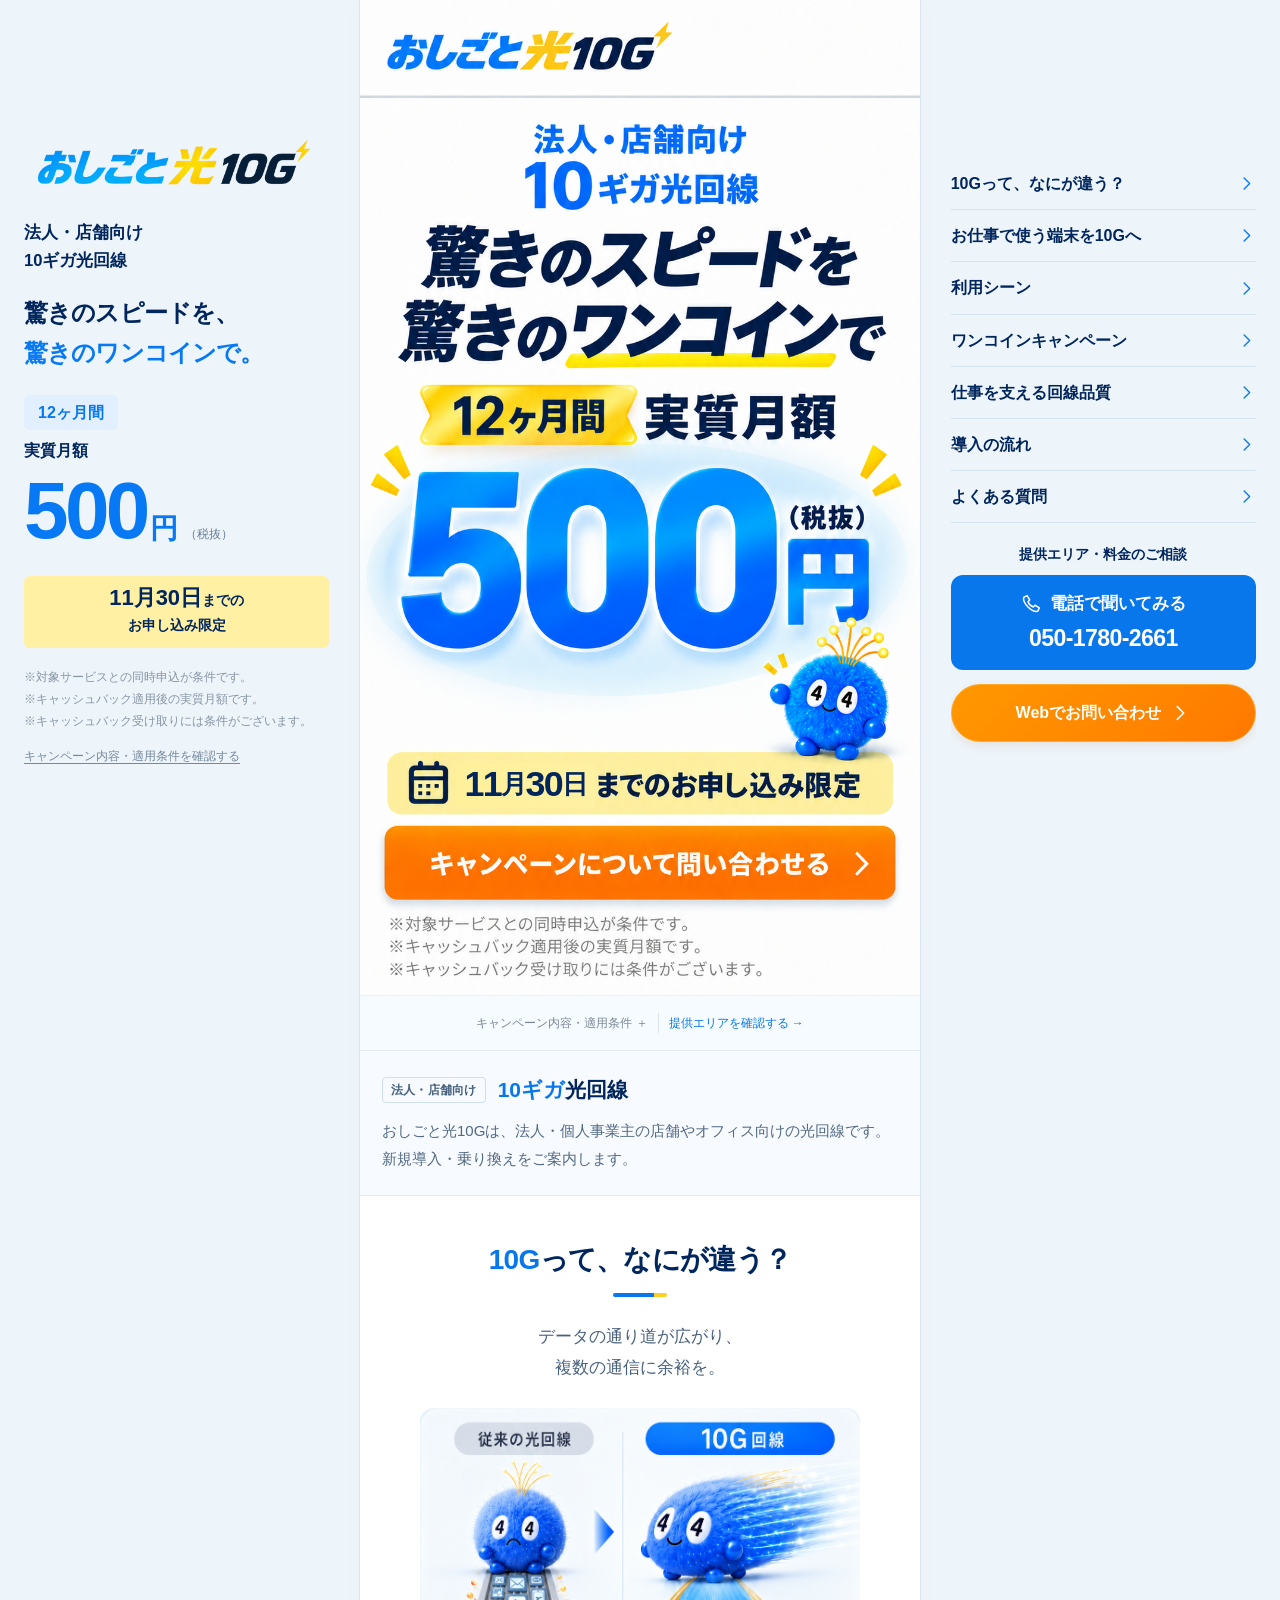
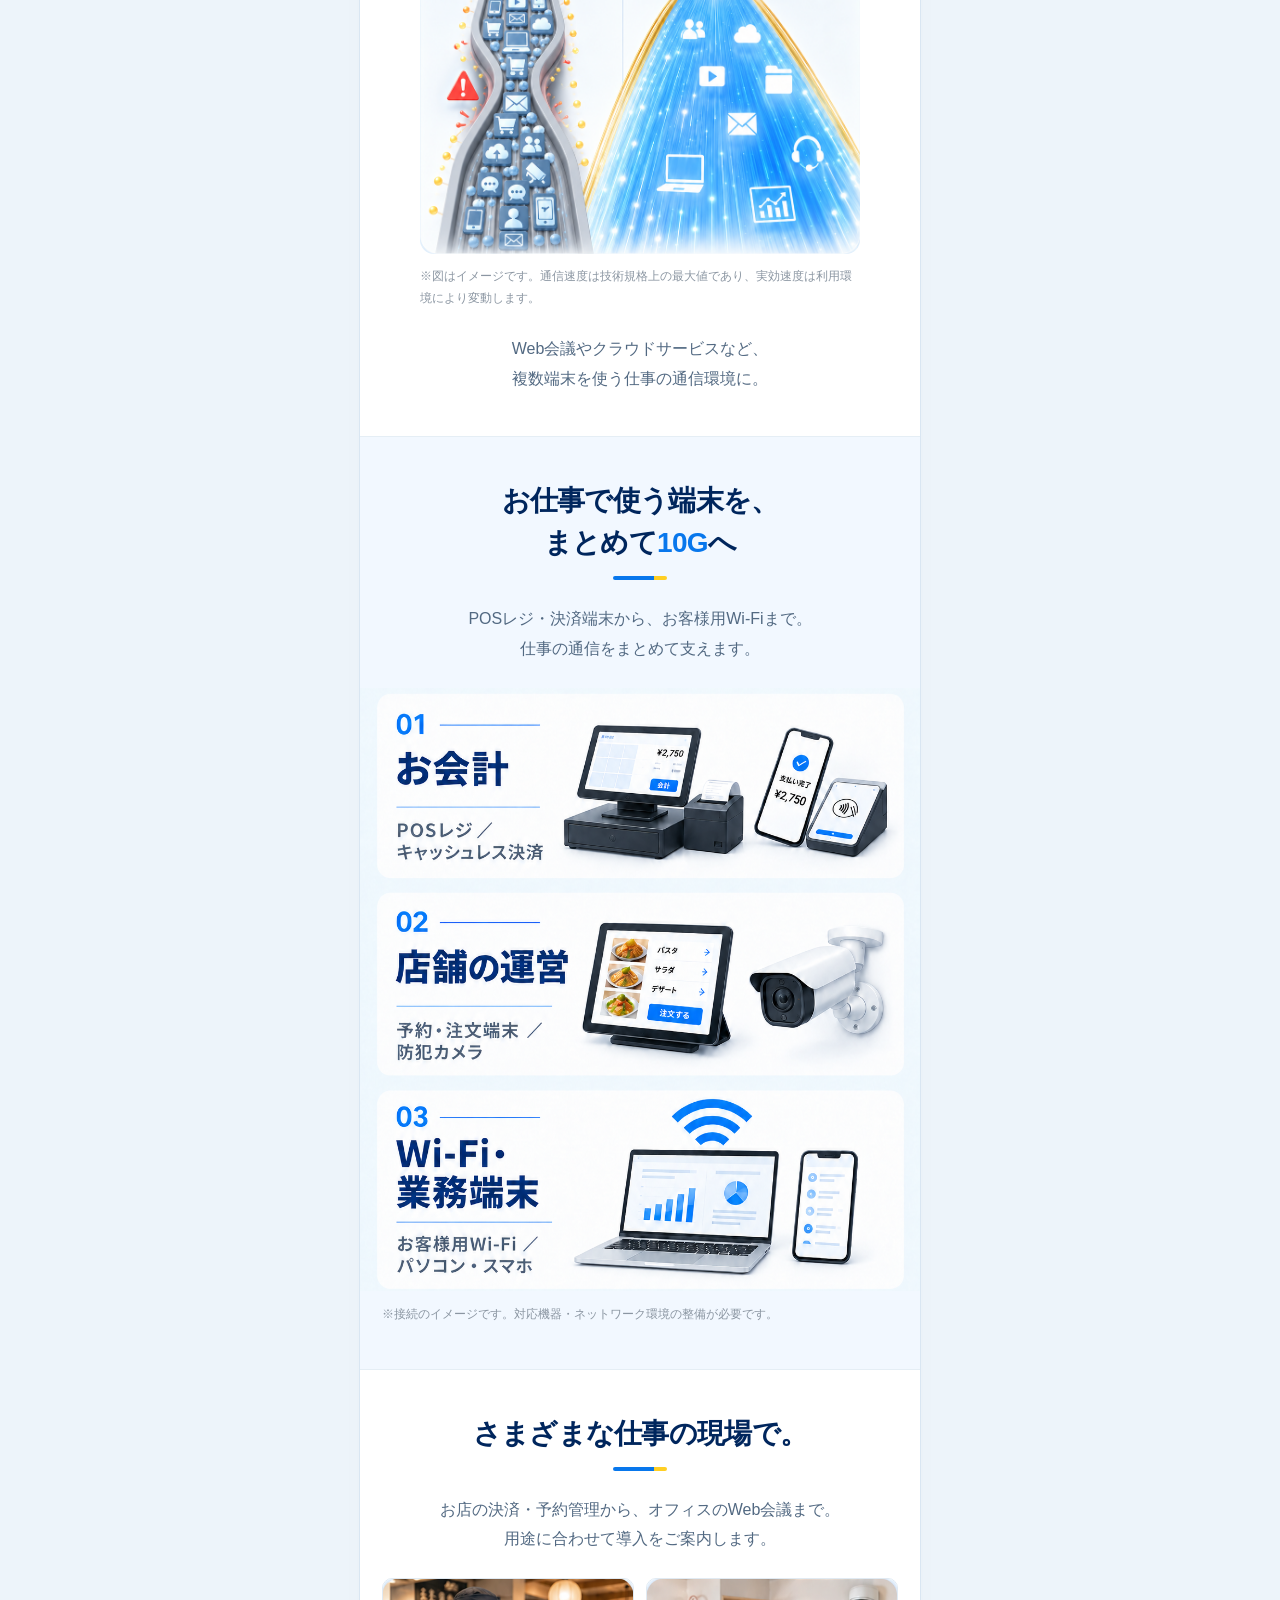
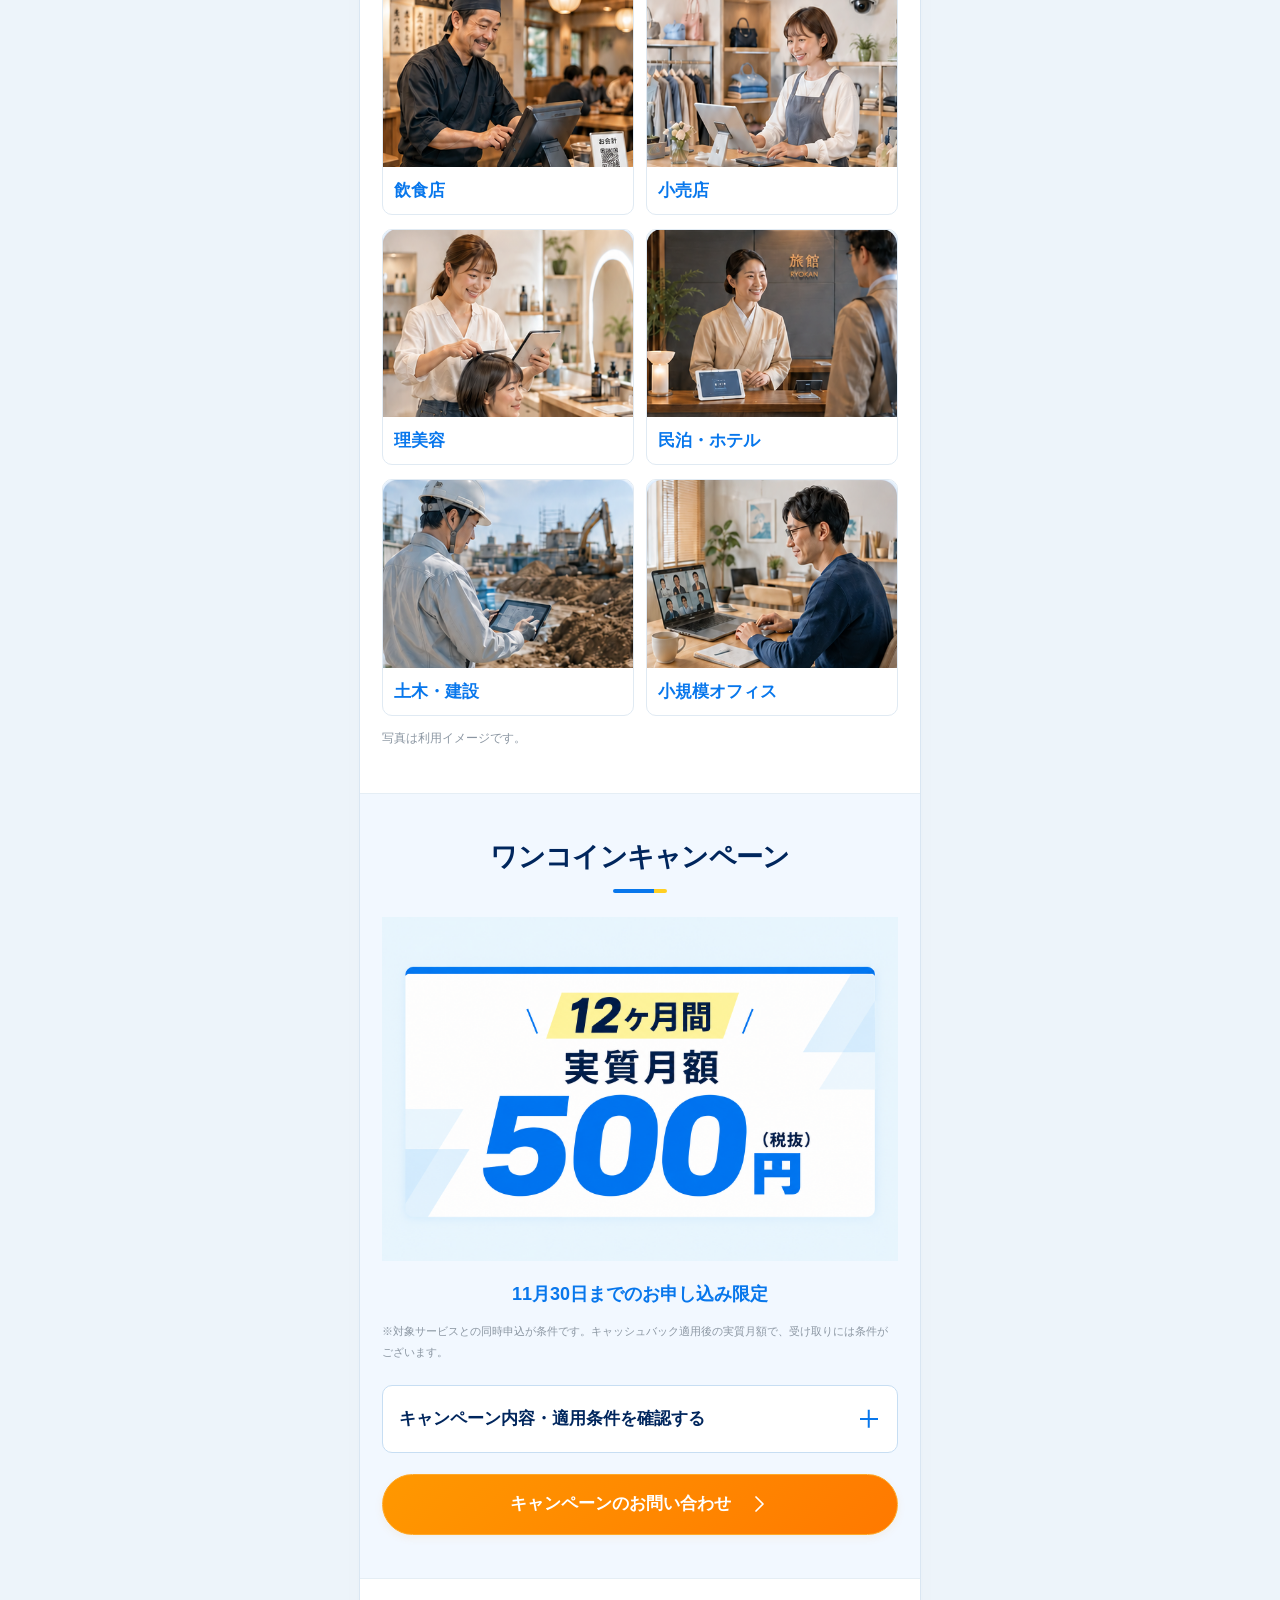
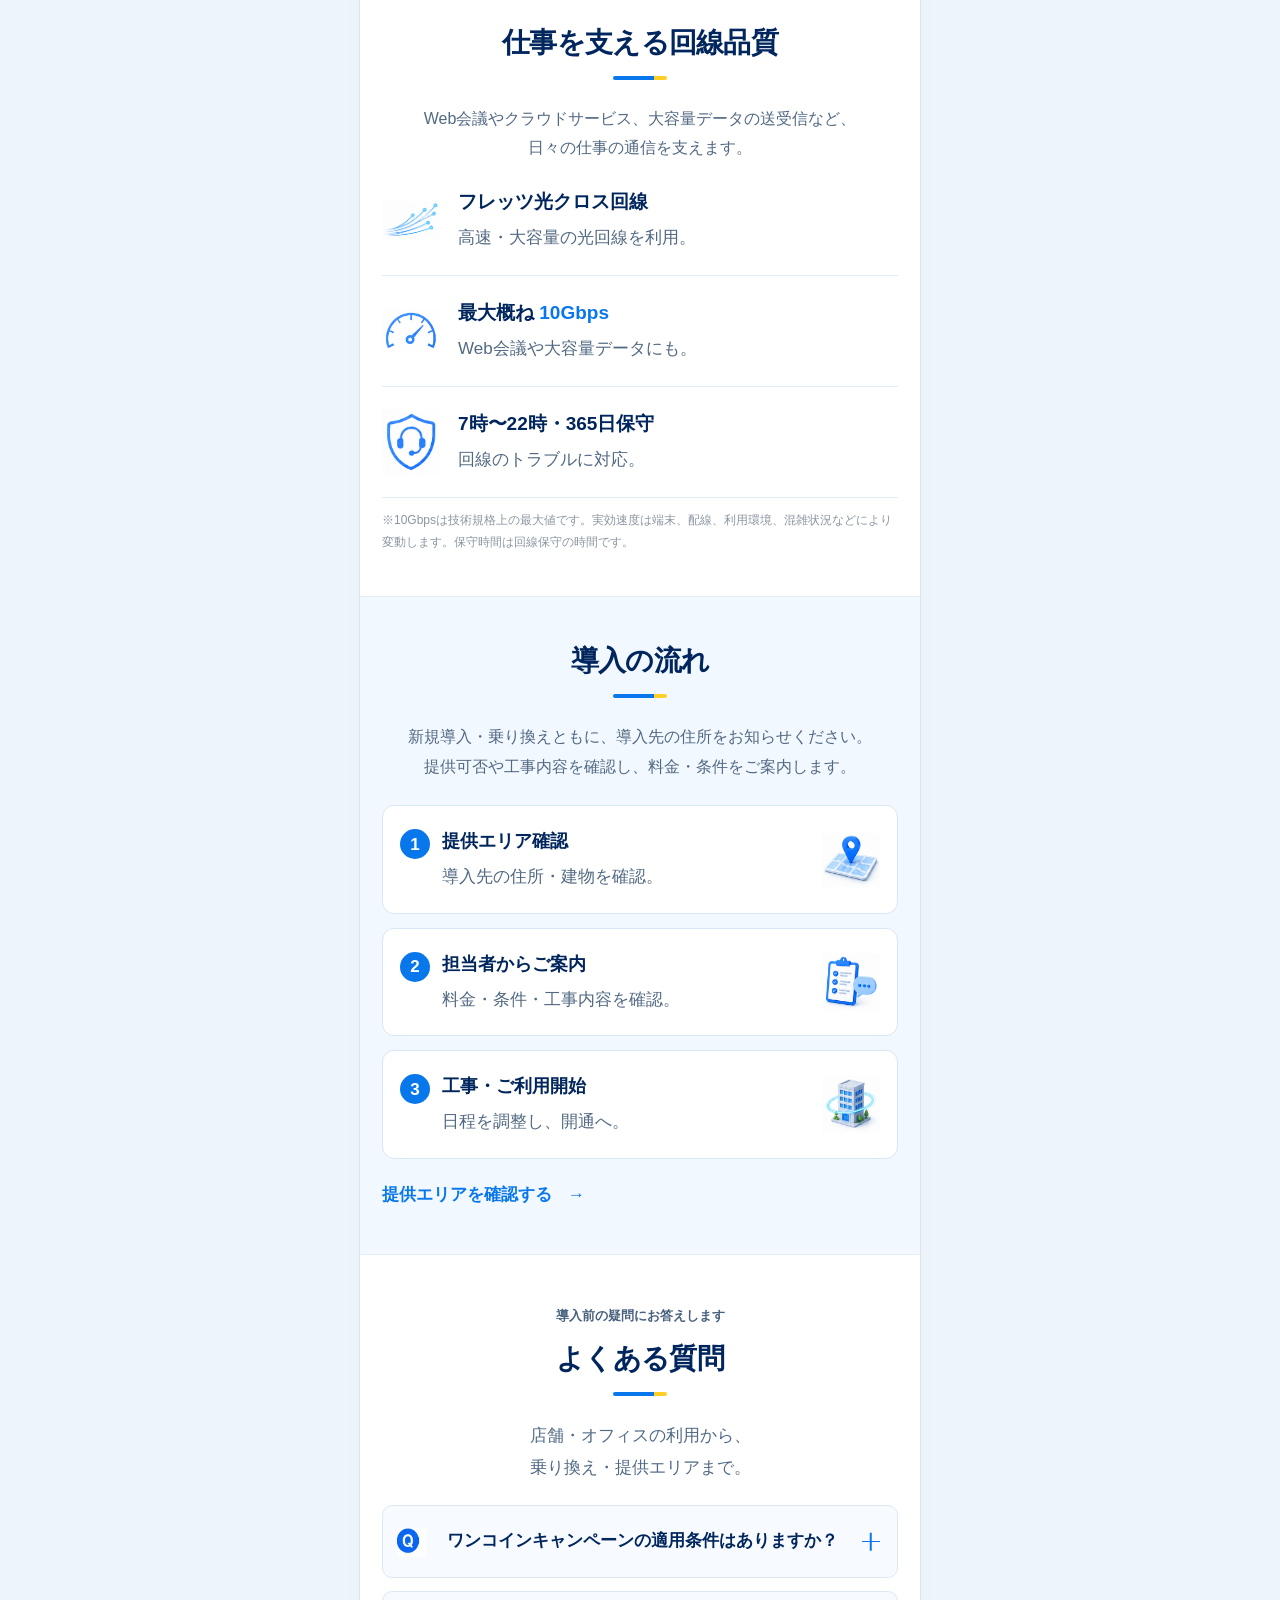
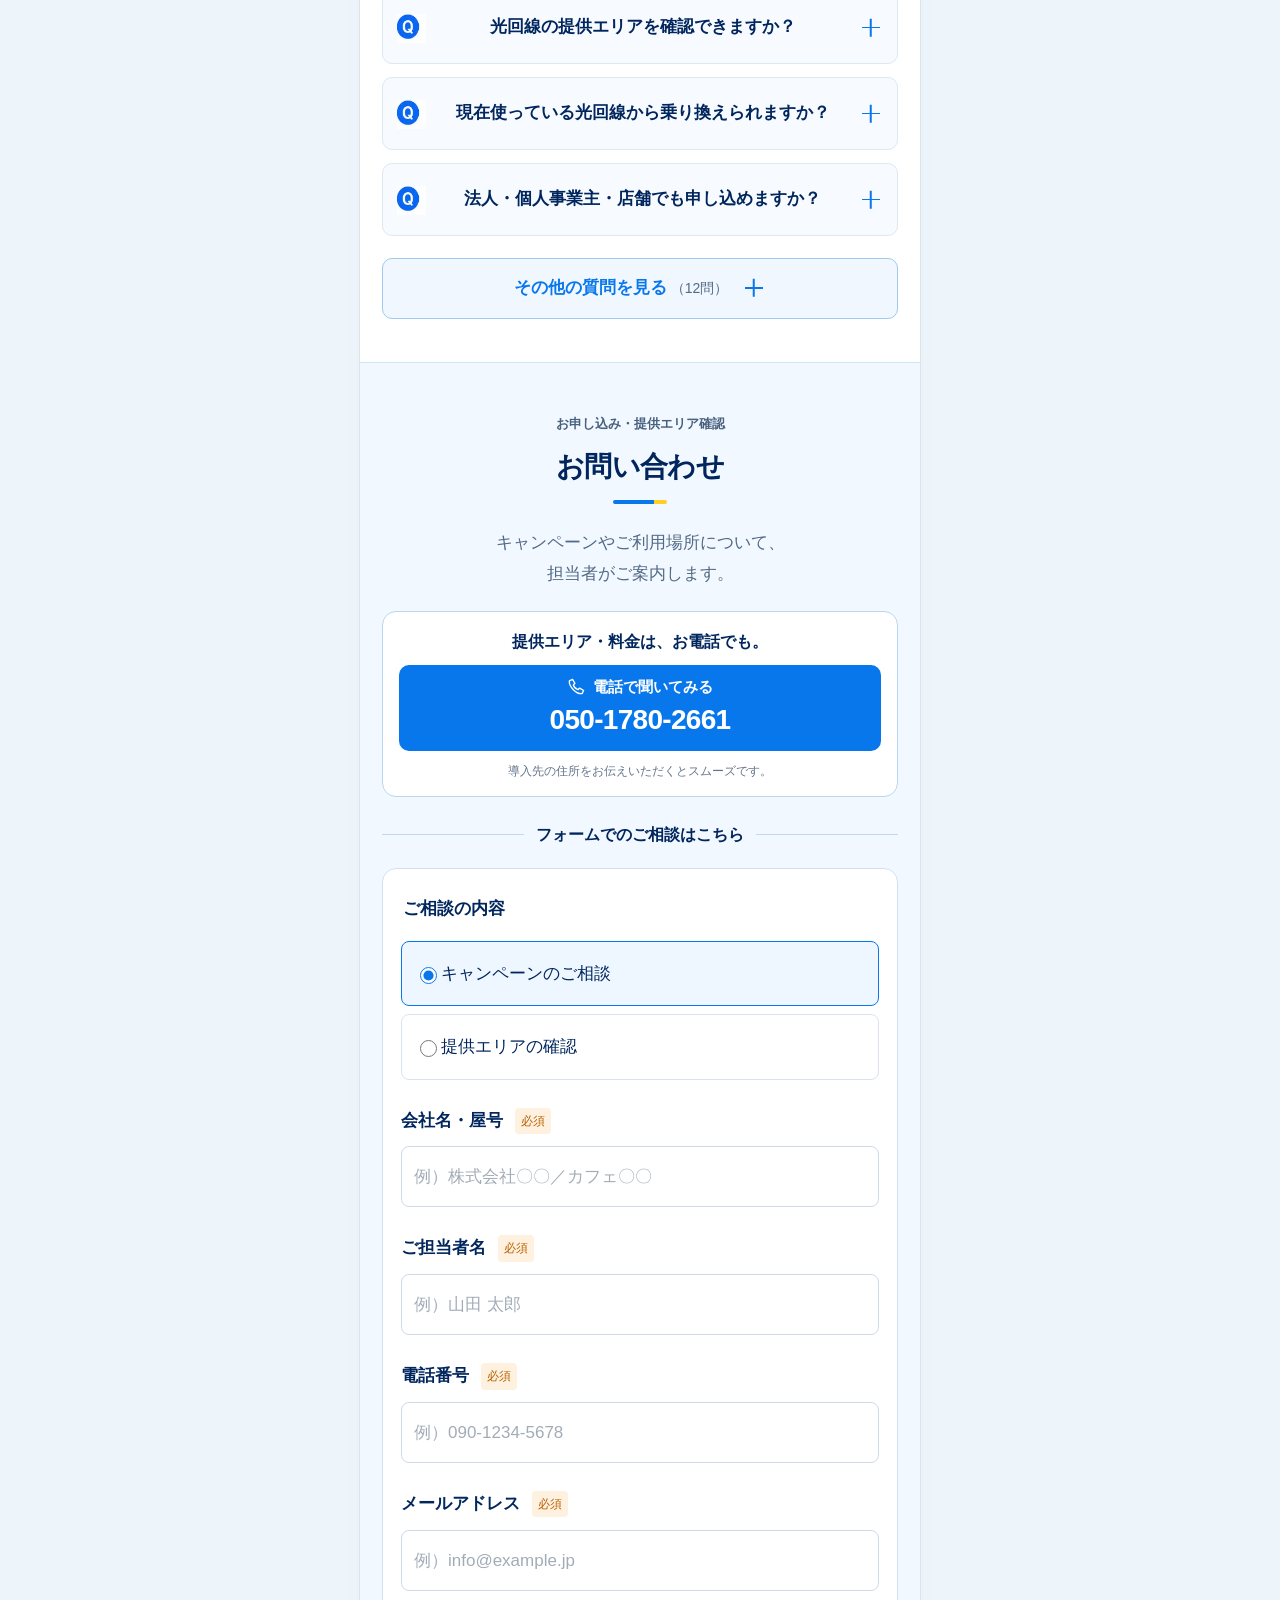
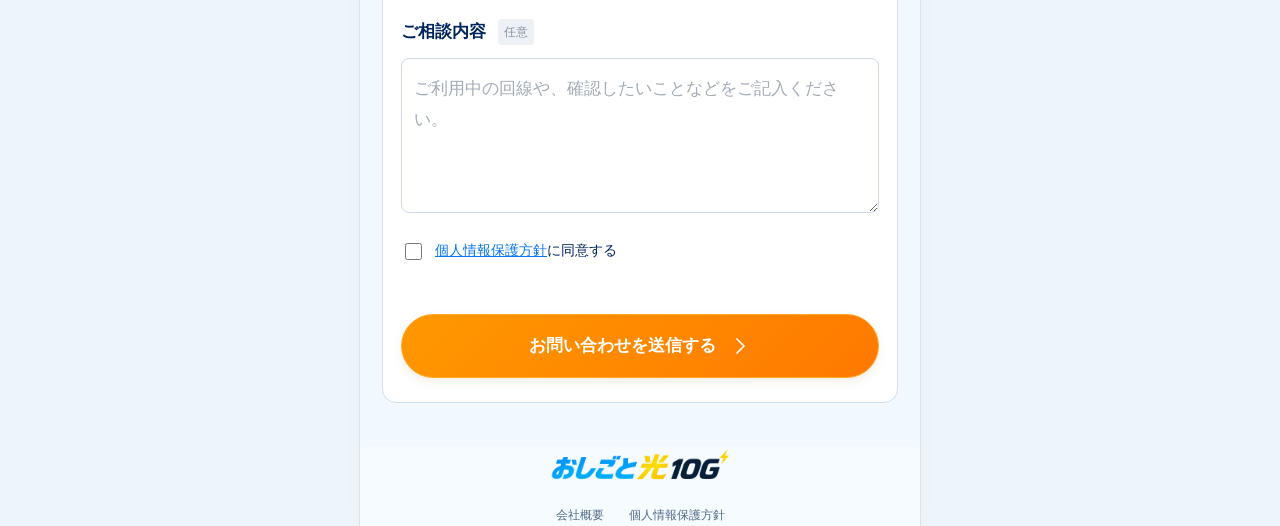
==== index.html @ 92cbacc2 "Stop counting telephone clicks as conversions Remove the click_to_call event from telephone links wh" ====
<!doctype html>
<html lang="ja">
<head>
  <meta charset="utf-8">
  <meta name="viewport" content="width=device-width, initial-scale=1, viewport-fit=cover">
  <title>法人・店舗向け10ギガ光回線｜12ヶ月実質月額500円｜おしごと光10G</title>
  <meta name="description" content="法人・個人事業主・店舗向け10ギガ光回線、おしごと光10G。新規導入・乗り換え・提供エリアをご相談いただけます。11月30日までのお申し込み限定、12ヶ月間実質月額500円（税抜）。WiFi同時申込・キャッシュバック適用後。受取条件あり。">
  <meta name="theme-color" content="#ffffff">
  <meta property="og:title" content="驚きのスピードを、驚きのワンコインで。｜おしごと光10G">
  <meta property="og:description" content="法人・店舗向け10ギガ光回線。12ヶ月間実質月額500円（税抜）のワンコインキャンペーン。">
  <meta property="og:type" content="website">
  <link rel="canonical" href="https://oshigoto-hikari.com/">
  <meta property="og:url" content="https://oshigoto-hikari.com/">
  <meta property="og:image" content="https://oshigoto-hikari.com/media-hero-kv.png">
  <link rel="icon" href="favicon.png">
  <link rel="preload" as="image" href="media-hero-kv.png">
  <link rel="stylesheet" href="styles.css?v=20261014-3">
  <link rel="stylesheet" href="heritage.css?v=20261014-3">
  <link rel="stylesheet" href="content.css?v=20261020-faq2">
  <link rel="stylesheet" href="desktop-layout.css?v=20261014-3">
  <link rel="stylesheet" href="typography.css?v=20261014-3">
  <link rel="stylesheet" href="phone-cta.css?v=20261023-1">
  <link rel="stylesheet" href="content-text.css?v=20261023-1">
  <link rel="stylesheet" href="campaign-price-image.css?v=20261104-1">
  <style id="campaign-deadline-update">
    .hero-art{container-type:inline-size}
    .kv-deadline-update{position:absolute;left:17.1%;top:76.65%;width:24.9%;height:4.55%;display:flex;align-items:center;justify-content:center;margin:0;padding:0;background:linear-gradient(105deg,#fff09b,#fff1a3);color:#00265d;font-family:"Hiragino Sans","Hiragino Kaku Gothic ProN","Yu Gothic",Meiryo,sans-serif;font-size:6.4cqw;font-weight:900;line-height:1;letter-spacing:-.045em;white-space:nowrap;pointer-events:none}
    .kv-deadline-update b{font-family:Arial,sans-serif;font-weight:900}
    .kv-deadline-update span{font-size:.72em}
  </style>
  <script src="attribution.js?v=20261020-1" defer></script>
  <script src="app.js?v=20261109-1" defer></script>
  <script>(function(w,d,s,l,i){w[l]=w[l]||[];w[l].push({'gtm.start':new Date().getTime(),event:'gtm.js'});var f=d.getElementsByTagName(s)[0],j=d.createElement(s),dl=l!='dataLayer'?'&l='+l:'';j.async=true;j.src='https://www.googletagmanager.com/gtm.js?id='+i+dl;f.parentNode.insertBefore(j,f);})(window,document,'script','dataLayer','GTM-5VTFWXV6');</script>
</head>
<body>
  <noscript><iframe src="https://www.googletagmanager.com/ns.html?id=GTM-5VTFWXV6" height="0" width="0" style="display:none;visibility:hidden"></iframe></noscript>
  <a class="skip-link" href="#content">本文へ移動する</a>
  <svg class="icon-sprite" xmlns="http://www.w3.org/2000/svg" aria-hidden="true"><defs>
    <symbol id="i-arrow" viewBox="0 0 24 24"><path d="m9 5 7 7-7 7"/></symbol>
    <symbol id="i-shop" viewBox="0 0 24 24"><path d="m3 9 2-6h14l2 6M3 9c0 3 4 3 4 0 0 3 5 3 5 0 0 3 5 3 5 0 0 3 4 3 4 0M5 12v9h14v-9M10 21v-7h5v7"/></symbol>
    <symbol id="i-wifi" viewBox="0 0 24 24"><path d="M2 8a16 16 0 0 1 20 0M5 12a11 11 0 0 1 14 0M9 16a5 5 0 0 1 6 0"/><circle cx="12" cy="20" r="1"/></symbol>
    <symbol id="i-work" viewBox="0 0 24 24"><rect x="3" y="3" width="18" height="13" rx="2"/><path d="M8 21h8m-4-5v5M7 8h4m-4 4h10"/></symbol>
    <symbol id="i-file" viewBox="0 0 24 24"><path d="M14 3H5v18h14V8zM14 3v5h5M8 12h8m-8 4h6"/></symbol>
    <symbol id="i-check" viewBox="0 0 24 24"><path d="m5 12 4 4L19 6"/></symbol>
    <symbol id="i-phone" viewBox="0 0 24 24"><path d="m7 3-4 2c-1 7 9 17 16 16l2-4-5-3-2 2c-3-1-5-3-6-6l2-2z"/></symbol>
    <symbol id="i-pin" viewBox="0 0 24 24"><path d="M19 9c0 5-7 12-7 12S5 14 5 9a7 7 0 0 1 14 0Z"/><circle cx="12" cy="9" r="2"/></symbol>
  </defs></svg>
  <div class="lp-shell">
<aside class="desktop-rail rail-left" aria-label="おしごと光10G キャンペーンのご案内">
  <div class="rail-inner">
    <a class="rail-logo" href="#top" aria-label="おしごと光10G トップ"><img src="media-logo.png" alt="おしごと光10G" width="1994" height="373"></a>
    <p class="rail-service">法人・店舗向け<br>10ギガ光回線</p>
    <p class="rail-catch">驚きのスピードを、<em>驚きのワンコインで。</em></p>
    <span class="rail-period">12ヶ月間</span>
    <p class="rail-price-label">実質月額</p>
    <p class="rail-price"><strong>500<span>円</span></strong><small>（税抜）</small></p>
    <p class="rail-deadline"><strong>11月30日</strong>までの<br>お申し込み限定</p>
    <ul class="rail-notes">
      <li>対象サービスとの同時申込が条件です。</li>
      <li>キャッシュバック適用後の実質月額です。</li>
      <li>キャッシュバック受け取りには条件がございます。</li>
    </ul>
    <a class="rail-details-link" href="#campaign-details" data-open-details="campaign-details">キャンペーン内容・適用条件を確認する</a>
  </div>
</aside>
    <div class="mobile-page">
  <main id="top">
    <section class="hero" aria-labelledby="hero-heading">
      <div class="hero-inner">
        <div class="hero-art">
          <img class="kv" src="media-hero-kv.png" width="941" height="1672" fetchpriority="high" alt="法人・店舗向け10ギガ光回線。驚きのスピードを、驚きのワンコインで。12ヶ月間、実質月額500円（税抜）。11月30日までのお申し込み限定。対象サービスとの同時申込が条件です。キャッシュバック適用後の実質月額で、受け取りには条件があります。">
          <time class="kv-deadline-update" datetime="2026-11-30" aria-hidden="true"><b>11</b><span>月</span><b>30</b><span>日</span></time>
          <a class="kv-cta" href="#inquiry" aria-label="キャンペーンについて問い合わせる"><span class="sr-only">キャンペーンについて問い合わせる</span></a>
        </div>
        <div class="desktop-hero-copy">
          <p class="eyebrow">お店にも、オフィスにも。</p>
          <h2 class="desktop-catch" aria-hidden="true">驚きのスピードを、<br><em>驚きのワンコインで。</em></h2>
          <p class="hero-lead">仕事で使うネットを、10ギガへ。<br>日々の業務から、お客様用Wi-Fiまで。</p>
          <div class="hero-status"><span>10ギガ光回線</span><span>法人・個人事業主に対応</span></div>
          <p class="desktop-offer"><strong>12ヶ月間 実質月額500円</strong><small>（税抜・キャッシュバック適用後）</small></p>
          <a class="button primary" href="#inquiry">キャンペーンについて問い合わせる<svg class="icon"><use href="#i-arrow"/></svg></a>
          <a class="text-link" href="#inquiry" data-select-area>導入先の提供エリアを確認する <span aria-hidden="true">→</span></a>
          <a class="conditions-link" href="#campaign-details" data-open-details="campaign-details">キャンペーン内容・適用条件を確認する</a>
        </div>
      </div>
      <div class="hero-links"><a href="#campaign-details" data-open-details="campaign-details">キャンペーン内容・適用条件 <span aria-hidden="true">＋</span></a><a href="#inquiry" data-select-area>提供エリアを確認する <span aria-hidden="true">→</span></a></div>
      <div class="hero-service-summary" id="service-overview">
        <h1 id="hero-heading"><span class="service-target">法人・店舗向け</span><span class="service-name"><em>10ギガ</em>光回線</span></h1>
        <p>おしごと光10Gは、法人・個人事業主の店舗やオフィス向けの光回線です。新規導入・乗り換えをご案内します。</p>
      </div>
    </section>

    <div id="content">


      <section class="body-section comparison-content" id="about" aria-labelledby="about-heading">
        <div class="body-inner content-split"><div class="body-copy"><h2 id="about-heading"><em class="heading-phrase">10G</em><span class="heading-phrase">って、なにが違う？</span></h2><p>データの通り道が広がり、<br>複数の通信に余裕を。</p></div>
        <figure class="content-figure comparison-figure"><div class="media-crop " style="aspect-ratio:949/961"><img src="media-original-01-comparison.png" width="1043" height="1508" alt="従来の光回線と10G回線のデータの通り道を比較したイメージ" style="width:109.905163%;left:-4.952582%;top:-32.986472%" loading="lazy"></div><figcaption>※図はイメージです。通信速度は技術規格上の最大値であり、実効速度は利用環境により変動します。</figcaption></figure>
        <p class="comparison-followup"><span class="copy-line">Web会議やクラウドサービスなど、</span><span class="copy-line">複数端末を使う仕事の通信環境に。</span></p></div>
      </section>

      <section class="body-section devices-image-section" id="devices" aria-labelledby="devices-heading">
        <div class="body-inner"><h2 id="devices-heading"><span class="heading-line">お仕事で使う端末を、</span><span class="heading-line">まとめて<em>10G</em>へ</span></h2><p class="section-text-lead"><span class="copy-line"><span class="heading-phrase">POSレジ・決済端末から、</span><span class="heading-phrase">お客様用Wi-Fiまで。</span></span><span class="copy-line">仕事の通信をまとめて支えます。</span></p></div>
        <figure class="devices-native-figure"><div class="devices-artwork"><img class="devices-business-image" src="media-devices-business-20261014.png" width="1024" height="1536" loading="lazy" alt="お会計にはPOSレジ・キャッシュレス決済、店舗の運営には予約・注文端末・防犯カメラ、お客様用Wi-Fiと業務用のパソコン・スマホの利用イメージ。"></div><figcaption class="content-note">※接続のイメージです。対応機器・ネットワーク環境の整備が必要です。</figcaption></figure>
      </section>

      <section class="body-section scenes-content" id="scenes" aria-labelledby="scenes-heading"><div class="body-inner">
        <h2 id="scenes-heading"><span class="heading-phrase">さまざまな</span><span class="heading-phrase">仕事の現場で。</span></h2>
        <p class="section-text-lead"><span class="copy-line"><span class="heading-phrase">お店の決済・予約管理から、</span><span class="heading-phrase">オフィスのWeb会議まで。</span></span><span class="copy-line">用途に合わせて導入をご案内します。</span></p>
        <ul class="usecase-grid"><li><div class="photo-frame"><div class="media-crop " style="aspect-ratio:399/322"><img src="media-original-03-usecases.png" width="888" height="1772" alt="飲食店での利用イメージ" style="width:222.556391%;left:-8.270677%;top:-109.937888%" loading="lazy"></div></div><h3>飲食店</h3></li><li><div class="photo-frame"><div class="media-crop " style="aspect-ratio:399/322"><img src="media-original-03-usecases.png" width="888" height="1772" alt="小売店での利用イメージ" style="width:222.556391%;left:-114.536341%;top:-109.937888%" loading="lazy"></div></div><h3>小売店</h3></li><li><div class="photo-frame"><div class="media-crop " style="aspect-ratio:399/318"><img src="media-original-03-usecases.png" width="888" height="1772" alt="理美容での利用イメージ" style="width:222.556391%;left:-8.270677%;top:-252.830189%" loading="lazy"></div></div><h3>理美容</h3></li><li><div class="photo-frame"><div class="media-crop " style="aspect-ratio:399/302"><img src="media-original-03-usecases.png" width="888" height="1772" alt="民泊・ホテルでの利用イメージ" style="width:222.556391%;left:-114.536341%;top:-266.225166%" loading="lazy"></div></div><h3>民泊・ホテル</h3></li><li><div class="photo-frame"><div class="media-crop " style="aspect-ratio:399/318"><img src="media-original-03-usecases.png" width="888" height="1772" alt="土木・建設での利用イメージ" style="width:222.556391%;left:-8.270677%;top:-394.025157%" loading="lazy"></div></div><h3>土木・建設</h3></li><li><div class="photo-frame"><div class="media-crop " style="aspect-ratio:399/318"><img src="media-original-03-usecases.png" width="888" height="1772" alt="小規模オフィスでの利用イメージ" style="width:222.556391%;left:-114.536341%;top:-394.025157%" loading="lazy"></div></div><h3>小規模オフィス</h3></li></ul><p class="content-note">写真は利用イメージです。</p>
      </div></section>

      <section class="body-section campaign-content" id="campaign" aria-labelledby="campaign-heading"><div class="body-inner campaign-inner">
        <h2 id="campaign-heading">ワンコインキャンペーン</h2>
        <div class="price-summary price-summary-image">
          <img src="media-campaign-price-20261027.png" width="1536" height="1024" alt="12ヶ月間 実質月額500円（税抜）" loading="lazy" decoding="async">
        </div>
        <p class="campaign-deadline">11月30日までのお申し込み限定</p>
        <p class="content-note campaign-note">※対象サービスとの同時申込が条件です。キャッシュバック適用後の実質月額で、受け取りには条件がございます。</p>
        <details class="accordion campaign-accordion" id="campaign-details"><summary><span><small>10ギガ ワンコインキャンペーン</small>キャンペーン内容・適用条件を確認する</span><span class="plus" aria-hidden="true"></span></summary><div class="accordion-body">
          <h3>12ヶ月間の実質月額について</h3><p class="price-equation"><span>月額4,400円</span><b>−</b><span>月あたり3,900円相当</span><b>＝</b><strong>実質月額500円</strong></p><p class="fine">※月額4,400円・実質月額500円は税抜表記です。表示の実質月額はキャッシュバック適用後の金額です。</p>
          <dl class="campaign-table"><div><dt>料金相当額のキャッシュバック</dt><dd>3,900円 × 12ヶ月<br><strong>46,800円</strong></dd></div><div><dt>工事費用</dt><dd><strong>23,980円</strong></dd></div><div class="total-row"><dt>上記金額の合計</dt><dd><strong>70,780円</strong></dd></div><div><dt>お申し込み期限</dt><dd>11月30日まで</dd></div></dl>
          <h3>適用条件</h3><ul class="conditions-list"><li><strong>WiFiとの同時お申し込みが条件です。</strong></li><li>キャッシュバック適用後の実質月額です。</li><li>キャッシュバックの受け取りには条件がございます。</li></ul><p class="fine">WiFiのお申し込み内容・料金、キャッシュバックの受取条件や方法は、お問い合わせ時にご案内します。</p><a class="text-link" href="#inquiry">条件について問い合わせる <span aria-hidden="true">→</span></a>
        </div></details>
        <a class="button primary campaign-action" href="#inquiry"><span>キャンペーンのお問い合わせ</span><svg class="icon" aria-hidden="true"><use href="#i-arrow"/></svg></a>
      </div></section>

      <section class="body-section quality-content" id="quality" aria-labelledby="quality-heading"><div class="body-inner">
        <h2 id="quality-heading">仕事を支える回線品質</h2><p class="section-text-lead"><span class="copy-line"><span class="heading-phrase">Web会議やクラウドサービス、</span><span class="heading-phrase">大容量データの送受信など、</span></span><span class="copy-line">日々の仕事の通信を支えます。</span></p><ul class="quality-rows"><li><div class="quality-art"><div class="media-crop " style="aspect-ratio:251/165" aria-hidden="true"><img src="media-original-05-quality.png" width="1159" height="1358" alt="" style="width:461.752988%;left:-41.832669%;top:-315.151515%" loading="lazy"></div></div><div><h3>フレッツ光クロス回線</h3><p>高速・大容量の光回線を利用。</p></div></li><li><div class="quality-art"><div class="media-crop " style="aspect-ratio:205/153" aria-hidden="true"><img src="media-original-05-quality.png" width="1159" height="1358" alt="" style="width:565.365854%;left:-65.365854%;top:-499.346405%" loading="lazy"></div></div><div><h3>最大概ね <em>10Gbps</em></h3><p>Web会議や大容量データにも。</p></div></li><li><div class="quality-art"><div class="media-crop " style="aspect-ratio:169/190" aria-hidden="true"><img src="media-original-05-quality.png" width="1159" height="1358" alt="" style="width:685.798817%;left:-88.165680%;top:-528.421053%" loading="lazy"></div></div><div><h3>7時〜22時・365日保守</h3><p>回線のトラブルに対応。</p></div></li></ul>
        <p class="content-note">※10Gbpsは技術規格上の最大値です。実効速度は端末、配線、利用環境、混雑状況などにより変動します。保守時間は回線保守の時間です。</p>
      </div></section>

      <section class="body-section flow-content" id="flow" aria-labelledby="flow-heading"><div class="body-inner">
        <h2 id="flow-heading">導入の流れ</h2><p class="section-text-lead"><span class="copy-line"><span class="heading-phrase">新規導入・乗り換えともに、</span><span class="heading-phrase">導入先の住所をお知らせください。</span></span><span class="copy-line"><span class="heading-phrase">提供可否や工事内容を確認し、</span><span class="heading-phrase">料金・条件をご案内します。</span></span></p><ol class="steps-content"><li><span class="flow-number">1</span><div class="step-copy"><h3>提供エリア確認</h3><p>導入先の住所・建物を確認。</p></div><div class="step-art"><div class="media-crop " style="aspect-ratio:199/185" aria-hidden="true"><img src="media-original-06-flow.png" width="1024" height="1536" alt="" style="width:514.572864%;left:-370.351759%;top:-296.756757%" loading="lazy"></div></div></li><li><span class="flow-number">2</span><div class="step-copy"><h3>担当者からご案内</h3><p>料金・条件・工事内容を確認。</p></div><div class="step-art"><div class="media-crop " style="aspect-ratio:205/205" aria-hidden="true"><img src="media-original-06-flow.png" width="1024" height="1536" alt="" style="width:499.512195%;left:-368.292683%;top:-416.585366%" loading="lazy"></div></div></li><li><span class="flow-number">3</span><div class="step-copy"><h3>工事・ご利用開始</h3><p>日程を調整し、開通へ。</p></div><div class="step-art"><div class="media-crop " style="aspect-ratio:199/194" aria-hidden="true"><img src="media-original-06-flow.png" width="1024" height="1536" alt="" style="width:514.572864%;left:-375.376884%;top:-608.762887%" loading="lazy"></div></div></li></ol>
        <a class="text-link flow-area-link" href="#inquiry" data-select-area>提供エリアを確認する <span aria-hidden="true">→</span></a>
      </div></section>

      <section class="section faq-section" id="faq" aria-labelledby="faq-heading"><div class="narrow"><div class="section-heading"><p class="eyebrow">導入前の疑問にお答えします</p><h2 id="faq-heading">よくある質問</h2><p><span class="copy-line">店舗・オフィスの利用から、</span><span class="copy-line">乗り換え・提供エリアまで。</span></p></div>
        <details class="accordion" id="faq-conditions">
          <summary><img class="faq-q" src="media-original-faq-q.webp" alt="" aria-hidden="true"><span>ワンコインキャンペーンの適用条件はありますか？</span><span class="plus" aria-hidden="true"></span></summary>
          <div class="accordion-body"><p>12ヶ月間実質月額500円（税抜）のキャンペーンは、WiFiとの同時お申し込みが条件です。キャッシュバック適用後の金額で、受け取りには条件があります。お申し込み期限は11月30日までで、詳しい適用条件や受取方法は担当者がご案内します。</p><a class="text-link" href="#campaign-details" data-open-details="campaign-details">キャンペーンの条件を確認する <span aria-hidden="true">→</span></a></div>
        </details>
        <details class="accordion" id="faq-area">
          <summary><img class="faq-q" src="media-original-faq-q.webp" alt="" aria-hidden="true"><span>光回線の提供エリアを確認できますか？</span><span class="plus" aria-hidden="true"></span></summary>
          <div class="accordion-body"><p>店舗やオフィスなど、導入予定の住所をお知らせください。担当者が住所や建物設備を確認し、おしごと光10Gの提供可否をご案内します。お電話または提供エリア確認フォームで受け付けています。</p><a class="text-link" href="#inquiry" data-select-area>提供エリアを確認する <span aria-hidden="true">→</span></a></div>
        </details>
        <details class="accordion" id="faq-switching">
          <summary><img class="faq-q" src="media-original-faq-q.webp" alt="" aria-hidden="true"><span>現在使っている光回線から乗り換えられますか？</span><span class="plus" aria-hidden="true"></span></summary>
          <div class="accordion-body"><p>現在のご契約内容や導入先の設備を確認し、乗り換えについてご案内します。ご利用中の回線名と乗り換えのご希望をお知らせください。現在の回線の解約時期や費用は、ご契約先にもご確認ください。</p></div>
        </details>
        <details class="accordion" id="faq-business">
          <summary><img class="faq-q" src="media-original-faq-q.webp" alt="" aria-hidden="true"><span>法人・個人事業主・店舗でも申し込めますか？</span><span class="plus" aria-hidden="true"></span></summary>
          <div class="accordion-body"><p>おしごと光10Gは、法人・個人事業主・店舗向けの光回線です。オフィスや飲食店、小売店、美容室など、お仕事で使うインターネット回線の新規導入・乗り換えをご相談いただけます。</p></div>
        </details>
        <details class="faq-more" id="faq-more">
          <summary><span class="faq-more-label"><span class="faq-more-open">その他の質問を見る<span class="faq-more-count">（12問）</span></span><span class="faq-more-close">その他の質問を閉じる</span></span><span class="plus" aria-hidden="true"></span></summary>
          <div class="faq-more-body">
            <h3 class="faq-topic-heading">回線・速度・接続機器</h3>
            <details class="accordion" id="faq-service">
              <summary><img class="faq-q" src="media-original-faq-q.webp" alt="" aria-hidden="true"><span>おしごと光10Gは、どのような回線ですか？</span><span class="plus" aria-hidden="true"></span></summary>
              <div class="accordion-body"><p>フレッツ光クロス回線を利用した、最大概ね10Gbpsの光回線です。Web会議、クラウドサービス、大容量データの送受信など、仕事で使うインターネット環境にご利用いただけます。実際の通信速度は、ご利用の機器や環境によって変動します。</p><a class="text-link" href="#quality">回線品質について見る <span aria-hidden="true">→</span></a></div>
            </details>
            <details class="accordion" id="faq-1g-10g">
              <summary><img class="faq-q" src="media-original-faq-q.webp" alt="" aria-hidden="true"><span>1ギガの光回線と10ギガの光回線は、何が違いますか？</span><span class="plus" aria-hidden="true"></span></summary>
              <div class="accordion-body"><p>通信規格上の最大速度が異なり、10ギガ回線はより多くのデータを送受信できる規格です。複数端末の利用や大容量データのやり取りを行う店舗・オフィスでの選択肢になります。実際の速度は、接続する機器や利用環境によって異なります。</p></div>
            </details>
            <details class="accordion" id="faq-usage">
              <summary><img class="faq-q" src="media-original-faq-q.webp" alt="" aria-hidden="true"><span>POSレジやお客様用Wi-Fiにも使えますか？</span><span class="plus" aria-hidden="true"></span></summary>
              <div class="accordion-body"><p>POSレジ、キャッシュレス決済、予約・注文端末、防犯カメラ、業務用のパソコン・スマホ、お客様用Wi-Fiなどでの利用を想定しています。接続する機器に応じた設定やネットワーク環境の整備が必要です。現在の利用機器や用途をお知らせいただければ、導入についてご案内します。</p><a class="text-link" href="#devices">お仕事での利用イメージを見る <span aria-hidden="true">→</span></a></div>
            </details>
            <details class="accordion" id="faq-speed">
              <summary><img class="faq-q" src="media-original-faq-q.webp" alt="" aria-hidden="true"><span>必ず10Gbpsの速度が出ますか？</span><span class="plus" aria-hidden="true"></span></summary>
              <div class="accordion-body"><p>10Gbpsは技術規格上の最大値で、実際の通信速度を保証するものではありません。端末、配線、接続機器、利用環境や混雑状況によって速度が変動する、ベストエフォート型のサービスです。</p></div>
            </details>
            <details class="accordion" id="faq-equipment">
              <summary><img class="faq-q" src="media-original-faq-q.webp" alt="" aria-hidden="true"><span>今のルーターやLANケーブルを、そのまま使えますか？</span><span class="plus" aria-hidden="true"></span></summary>
              <div class="accordion-body"><p>10ギガの性能を活かすには、対応するルーター、LANケーブル、端末などの接続環境が必要です。現在の機器で利用できるかは、機種や接続方法によって異なります。機器の型番や利用状況も含めてお問い合わせください。</p></div>
            </details>
            <h3 class="faq-topic-heading">料金・キャンペーン</h3>
            <details class="accordion" id="faq-effective-price">
              <summary><img class="faq-q" src="media-original-faq-q.webp" alt="" aria-hidden="true"><span>「実質月額500円」は、毎月の請求額ですか？</span><span class="plus" aria-hidden="true"></span></summary>
              <div class="accordion-body"><p>表示の実質月額500円（税抜）は、12ヶ月間のキャッシュバック適用後の金額で、毎月のご請求額そのものを示すものではありません。WiFiとの同時お申し込みが条件で、キャッシュバックの受け取りにも条件があります。お申し込み内容や受取方法は、担当者がご案内します。</p></div>
            </details>
            <h3 class="faq-topic-heading">導入・工事の確認</h3>
            <details class="accordion" id="faq-branches">
              <summary><img class="faq-q" src="media-original-faq-q.webp" alt="" aria-hidden="true"><span>複数の店舗や事業所への導入も相談できますか？</span><span class="plus" aria-hidden="true"></span></summary>
              <div class="accordion-body"><p>複数拠点の光回線導入もご相談いただけます。提供可否は拠点ごとの住所や建物設備を確認してご案内しますので、店舗数・拠点数と導入先をお知らせください。</p></div>
            </details>
            <details class="accordion" id="faq-opening">
              <summary><img class="faq-q" src="media-original-faq-q.webp" alt="" aria-hidden="true"><span>新店舗の開業やオフィス移転でも相談できますか？</span><span class="plus" aria-hidden="true"></span></summary>
              <div class="accordion-body"><p>新規開業や移転に伴うインターネット回線の導入もご相談いただけます。導入予定の住所と、利用開始の希望時期をお知らせください。提供可否や工事内容を確認してご案内します。</p></div>
            </details>
            <details class="accordion" id="faq-installation">
              <summary><img class="faq-q" src="media-original-faq-q.webp" alt="" aria-hidden="true"><span>申し込みから開通までは、どのように進みますか？</span><span class="plus" aria-hidden="true"></span></summary>
              <div class="accordion-body"><p>提供エリアを確認した後、担当者から料金・適用条件・工事内容をご案内し、工事日程を調整します。開通までの期間は、ご契約内容や建物設備などによって異なります。利用開始の希望日がある場合は、お問い合わせ時にお知らせください。</p><a class="text-link" href="#flow">導入の流れを見る <span aria-hidden="true">→</span></a></div>
            </details>
            <details class="accordion" id="faq-construction">
              <summary><img class="faq-q" src="media-original-faq-q.webp" alt="" aria-hidden="true"><span>開通工事は必要ですか？</span><span class="plus" aria-hidden="true"></span></summary>
              <div class="accordion-body"><p>工事の要否や内容は、現在のご契約や建物設備などによって異なります。導入先の住所や現在の回線状況を確認し、お申し込み前に担当者からご案内します。</p></div>
            </details>
            <details class="accordion" id="faq-preparation">
              <summary><img class="faq-q" src="media-original-faq-q.webp" alt="" aria-hidden="true"><span>問い合わせるときに、何を伝えればよいですか？</span><span class="plus" aria-hidden="true"></span></summary>
              <div class="accordion-body"><p>導入予定の住所、ご利用中の回線、利用開始の希望時期、お仕事での利用用途をお知らせください。複数拠点への導入や、POSレジ・Wi-Fiなど接続したい機器がある場合も、あわせてお伝えいただくとご案内がスムーズです。</p></div>
            </details>
            <h3 class="faq-topic-heading">お電話での確認</h3>
            <details class="accordion" id="faq-phone">
              <summary><img class="faq-q" src="media-original-faq-q.webp" alt="" aria-hidden="true"><span>料金や見積もりを、電話で確認できますか？</span><span class="plus" aria-hidden="true"></span></summary>
              <div class="accordion-body"><p>キャンペーンの適用条件や導入に関するお問い合わせは、お電話でも受け付けています。導入先の住所やご利用用途をお伝えいただき、料金・見積もりについて確認したい旨をお知らせください。</p><a class="text-link" href="tel:05017802661" data-cta-location="faq-phone">電話で聞いてみる <span aria-hidden="true">→</span></a></div>
            </details>
          </div>
        </details>
      </div></section>
      <section class="section inquiry-section" id="inquiry" aria-labelledby="inquiry-heading"><div class="narrow">
        <div class="section-heading"><p class="eyebrow">お申し込み・提供エリア確認</p><h2 id="inquiry-heading">お問い合わせ</h2><p class="inquiry-intro"><span>キャンペーンやご利用場所について、</span><span>担当者がご案内します。</span></p></div>
        <div class="phone-contact" role="group" aria-label="お電話でのご相談">
          <p class="phone-contact-intro">提供エリア・料金は、お電話でも。</p>
          <a class="phone-contact-action" href="tel:05017802661" data-cta-location="inquiry-phone-card"><span class="phone-contact-label"><svg class="icon" aria-hidden="true"><use href="#i-phone"/></svg>電話で聞いてみる</span><strong>050-1780-2661</strong></a>
          <p class="phone-contact-note">導入先の住所をお伝えいただくとスムーズです。</p>
        </div>
        <p class="form-contact-heading"><span>フォームでのご相談はこちら</span></p>
        <form id="lead-form" class="lead-form" data-webhook="https://hooks.zapier.com/hooks/catch/12525485/4hcni68/">
          <fieldset class="inquiry-type"><legend>ご相談の内容</legend><label><input type="radio" name="inquiryType" value="consultation" checked><span>キャンペーンのご相談</span></label><label><input type="radio" name="inquiryType" value="area"><span>提供エリアの確認</span></label></fieldset>
          <fieldset class="address-fields" id="address-fields" hidden disabled><legend>導入先のご住所</legend><div class="form-row"><label for="postal-code">郵便番号 <span class="required">必須</span><input id="postal-code" name="postalCode" autocomplete="postal-code" inputmode="numeric" placeholder="例）123-4567" pattern="[0-9]{3}-?[0-9]{4}" required></label><label for="prefecture">都道府県 <span class="required">必須</span><select id="prefecture" name="prefecture" autocomplete="address-level1" required><option value="">選択してください</option></select></label></div><label for="city">市区町村 <span class="required">必須</span><input id="city" name="city" autocomplete="address-level2" placeholder="例）新宿区" required></label><label for="street">町名・番地・建物名 <span class="required">必須</span><input id="street" name="street" autocomplete="address-line1" placeholder="例）西新宿1-1-1 〇〇ビル2F" required></label><p class="fine">提供可否は担当者が住所と建物設備を確認してご案内します。</p></fieldset>
          <label for="company">会社名・屋号 <span class="required">必須</span><input id="company" name="company" autocomplete="organization" placeholder="例）株式会社〇〇／カフェ〇〇" required maxlength="150"></label>
          <label for="contact-name">ご担当者名 <span class="required">必須</span><input id="contact-name" name="name" autocomplete="name" placeholder="例）山田 太郎" required maxlength="100"></label>
          <div class="form-row"><label for="phone">電話番号 <span class="required">必須</span><input id="phone" type="tel" name="phone" autocomplete="tel" placeholder="例）090-1234-5678" required maxlength="25"></label><label for="email">メールアドレス <span class="required">必須</span><input id="email" type="email" name="email" autocomplete="email" placeholder="例）info@example.jp" required maxlength="200"></label></div>
          <label for="message">ご相談内容 <span class="optional">任意</span><textarea id="message" name="message" rows="4" placeholder="ご利用中の回線や、確認したいことなどをご記入ください。" maxlength="2000"></textarea></label>
          <label class="privacy-check"><input type="checkbox" name="privacyConsent" required><span><a href="https://012grp.co.jp/policy" target="_blank" rel="noopener noreferrer">個人情報保護方針</a>に同意する</span></label>
          <p class="form-status" role="status" aria-live="polite"></p>
          <button type="submit" class="button primary submit-button"><span id="submit-label">お問い合わせを送信する</span><svg class="icon"><use href="#i-arrow"/></svg></button>
        </form>
        <div class="form-complete" hidden tabindex="-1"><span class="complete-mark"><svg class="icon"><use href="#i-check"/></svg></span><h3>お問い合わせを送信しました。</h3><p>担当者からの連絡をお待ちください。<br>お急ぎの場合は、お電話でお問い合わせください。</p><button type="button" class="text-link" id="reset-form">続けてお問い合わせする <span aria-hidden="true">→</span></button></div>
      </div></section>
    </div>
  </main>
  <footer><div class="container footer-inner"><a href="#top" aria-label="おしごと光10G トップ"><img src="media-logo.png" alt="おしごと光10G" width="1994" height="373" loading="lazy"></a><nav aria-label="運営情報"><a href="https://012cloud.jp/company" target="_blank" rel="noopener noreferrer">会社概要</a><a href="https://012grp.co.jp/policy" target="_blank" rel="noopener noreferrer">個人情報保護方針</a></nav></div></footer>
    </div>
<aside class="desktop-rail rail-right" aria-label="ページ内メニュー・お問い合わせ">
  <div class="rail-inner">
    <nav class="rail-nav" aria-label="ページ内メニュー">
      <a href="#about">10Gって、なにが違う？<svg class="icon" aria-hidden="true"><use href="#i-arrow"/></svg></a>
      <a href="#devices">お仕事で使う端末を10Gへ<svg class="icon" aria-hidden="true"><use href="#i-arrow"/></svg></a>
      <a href="#scenes">利用シーン<svg class="icon" aria-hidden="true"><use href="#i-arrow"/></svg></a>
      <a href="#campaign">ワンコインキャンペーン<svg class="icon" aria-hidden="true"><use href="#i-arrow"/></svg></a>
      <a href="#quality">仕事を支える回線品質<svg class="icon" aria-hidden="true"><use href="#i-arrow"/></svg></a>
      <a href="#flow">導入の流れ<svg class="icon" aria-hidden="true"><use href="#i-arrow"/></svg></a>
      <a href="#faq">よくある質問<svg class="icon" aria-hidden="true"><use href="#i-arrow"/></svg></a>
    </nav>
    <div class="rail-phone">
      <p>提供エリア・料金のご相談</p>
      <a class="rail-phone-action" href="tel:05017802661" data-cta-location="desktop-rail"><span class="rail-phone-label"><svg class="icon" aria-hidden="true"><use href="#i-phone"/></svg>電話で聞いてみる</span><strong>050-1780-2661</strong></a>
    </div>
    <a class="rail-cta primary" href="#inquiry">Webでお問い合わせ<svg class="icon" aria-hidden="true"><use href="#i-arrow"/></svg></a>
  </div>
</aside>
  </div>
  <nav class="mobile-sticky" aria-label="電話・フォームでのご相談" hidden><a class="sticky-phone" href="tel:05017802661" data-cta-location="mobile-sticky"><svg class="icon" aria-hidden="true"><use href="#i-phone"/></svg><span><strong>電話で聞いてみる</strong><small>050-1780-2661</small></span></a><a href="#inquiry" class="sticky-primary"><span><strong>お問い合わせ</strong><small>Webフォームへ</small></span><svg class="icon" aria-hidden="true"><use href="#i-arrow"/></svg></a></nav>
</body>
</html>
---- styles.css ----
:root{--navy:#00265d;--blue:#0877ec;--orange:#ff8500;--ink:#142b46;--muted:#637284;--line:#dce5ee;--pale:#f4f8fc;--yellow:#ffe85a;--radius:18px}
*{box-sizing:border-box}html{scroll-behavior:smooth;scroll-padding-top:85px}body{margin:0;background:#fff;color:var(--ink);font-family:-apple-system,BlinkMacSystemFont,"Hiragino Kaku Gothic ProN","Yu Gothic",Meiryo,sans-serif;line-height:1.8;-webkit-font-smoothing:antialiased}img{display:block;max-width:100%;height:auto}a{color:inherit}button,input,select,textarea{font:inherit}button,a,input,select,textarea,summary{-webkit-tap-highlight-color:transparent}a,button,summary{touch-action:manipulation}a:focus-visible,button:focus-visible,summary:focus-visible{outline:3px solid var(--blue);outline-offset:5px}button{cursor:pointer}a{text-decoration:none}p,h1,h2,h3{margin:0}em{font-style:normal;color:var(--blue)}h2{color:var(--navy);font-size:32px;line-height:1.55;font-weight:800;letter-spacing:.015em}h3{color:var(--navy);font-size:18px;line-height:1.55}p{overflow-wrap:anywhere}.container{max-width:1080px;margin:auto;padding:0 32px}.narrow{max-width:800px;margin:auto;padding:0 32px}.section{padding:88px 0}.eyebrow{font-size:12px;font-weight:700;color:var(--blue);letter-spacing:.08em;margin-bottom:13px}.section-heading{text-align:center;margin-bottom:38px}.section-heading>p:last-child:not(.eyebrow){font-size:14px;color:var(--muted);margin-top:16px}.fine{font-size:11px;color:#8b9097;line-height:1.8}.icon{width:24px;height:24px;fill:none;stroke:currentColor;stroke-width:1.7;stroke-linecap:round;stroke-linejoin:round;flex-shrink:0}.icon-sprite{position:absolute;width:0;height:0;overflow:hidden}.sr-only{position:absolute;width:1px;height:1px;padding:0;margin:-1px;overflow:hidden;clip:rect(0,0,0,0);white-space:nowrap;border:0}[hidden]{display:none!important}.skip-link{position:fixed;top:-100px;left:12px;background:#fff;padding:10px;z-index:20}.skip-link:focus{top:12px}.button{display:flex;align-items:center;justify-content:center;gap:18px;min-height:60px;padding:15px 24px;border:0;border-radius:10px;font-size:16px;font-weight:800;line-height:1.65;transition:transform .2s,box-shadow .2s,background .2s}.primary{color:#fff;background:linear-gradient(115deg,#ff9800,#ff7700);box-shadow:0 5px 14px #ff850023}.primary:hover{background:linear-gradient(115deg,#ff8b00,#f56a00);transform:translateY(-2px);box-shadow:0 7px 20px #ff850032}.text-link{display:inline-flex;align-items:center;gap:16px;border:0;padding:0;background:none;font-size:14px;font-weight:700;color:var(--blue);line-height:1.6}.text-link:hover{text-decoration:underline}.text-link.centered{display:flex;justify-content:center;margin-top:28px}
.desktop-header{border-bottom:1px solid var(--line);position:sticky;top:0;background:#ffffffee;backdrop-filter:blur(15px);z-index:10}.header-inner{max-width:1180px;margin:auto;padding:20px 32px;display:flex;align-items:center;justify-content:space-between;gap:24px}.header-inner img{width:240px}.header-inner nav{display:flex;align-items:center;gap:27px;font-size:12px;font-weight:700}.header-cta{background:var(--navy);border-radius:7px;color:#fff;padding:10px 16px}.header-cta span{margin-left:15px}.hero{background:linear-gradient(115deg,#f7fbff,#fff 60%);border-bottom:1px solid var(--line)}.hero-inner{max-width:1150px;margin:auto;display:grid;grid-template-columns:420px 1fr;gap:72px;align-items:center;padding:28px 32px 0}.hero-art{position:relative;background:#fff;border-radius:10px 10px 0 0;overflow:hidden}.kv{width:100%}.kv-cta{position:absolute;left:4.3%;top:82.95%;width:91.3%;height:7.6%;border-radius:10px}.kv-cta:hover{background:#ffffff12}.kv-cta:focus-visible{outline:3px solid var(--navy);outline-offset:-3px}.desktop-hero-copy{padding-bottom:40px}.desktop-hero-copy .desktop-catch{font-size:36px;line-height:1.6;letter-spacing:-.025em;color:var(--navy)}.hero-lead{font-size:16px;margin-top:24px;line-height:2;color:var(--muted)}.hero-status{display:flex;gap:9px;flex-wrap:wrap;margin:24px 0;font-size:11px;color:var(--navy)}.hero-status span{padding:4px 10px;background:#eaf3ff;border-radius:5px}.desktop-offer{margin-bottom:25px}.desktop-offer strong{font-size:19px;color:var(--navy)}.desktop-offer small{display:block;font-size:11px;color:var(--muted);margin-top:4px}.desktop-hero-copy .text-link{display:flex;justify-content:center;margin-top:20px}.conditions-link{display:block;text-align:center;text-decoration:underline;color:#87919d;font-size:11px;margin-top:16px}.hero-links{display:none}
.scene-section{background:#fff}.scene-grid{display:grid;grid-template-columns:1.05fr 1fr;gap:65px;align-items:center}.scene-photo img{border-radius:var(--radius);aspect-ratio:4/5;object-fit:cover;object-position:34% center}.scene-photo>span{display:block;text-align:right;color:#999;font-size:10px;padding-top:6px}.scene-copy .intro{font-size:14px;color:var(--muted);margin-top:19px}.scene-list{padding:0;margin:27px 0 0;list-style:none}.scene-list li{display:flex;align-items:center;gap:16px;padding:20px 0;border-top:1px solid var(--line)}.scene-list li:last-child{padding-bottom:0}.icon-box{width:46px;height:46px;display:grid;place-items:center;color:var(--blue);background:#edf5ff;border-radius:13px;flex-shrink:0}.scene-list h3{font-size:16px}.scene-list p{font-size:12px;color:var(--muted);margin-top:5px}
.network-section{background:var(--pale)}.network-grid{display:grid;grid-template-columns:1fr 1fr;gap:60px;align-items:center}.network-visual{background:#fff;padding:35px 24px 20px;border-radius:var(--radius);border:1px solid #e5ecf3;text-align:center}.network-source{display:flex;align-items:center;flex-direction:column;margin:auto;width:78%;padding:22px 10px;background:#eef6ff;border:1px solid #bfdcff;border-radius:14px;color:var(--navy)}.network-source>.icon{width:30px;height:30px;margin-bottom:8px}.network-source strong{font-size:16px}.network-source strong span{font-size:24px;color:var(--blue);margin-left:3px}.network-source small{font-size:10px;color:var(--muted);margin-top:2px}.connection-line{height:37px;width:1px;background:#91bcee;margin:auto;position:relative}.connection-line:after{content:"";height:15px;position:absolute;bottom:0;left:50%;width:240px;border:1px solid #91bcee;border-bottom:0;transform:translateX(-50%);border-radius:6px 6px 0 0}.network-devices{display:flex;justify-content:space-around;gap:12px}.network-devices div{display:flex;align-items:center;flex-direction:column;color:var(--navy);gap:7px;background:#fff;padding:9px;min-width:75px}.network-devices span{font-size:11px}.network-visual .fine{margin-top:17px}.network-copy>p:not(.fine){font-size:14px;margin-top:18px;color:var(--muted)}.check-list{list-style:none;margin:23px 0;padding:0}.check-list li{display:flex;align-items:center;gap:8px;font-size:13px;margin:11px 0}.check-list .icon{color:var(--blue);width:18px;height:18px}
.flow-section{background:#fff}.flow-list{list-style:none;display:grid;grid-template-columns:repeat(3,1fr);gap:32px;padding:0;margin:0}.flow-list li{position:relative;background:#f8fafc;border-top:2px solid #a7cdfa;border-radius:0 0 12px 12px;padding:28px 25px}.step{display:inline-block;font-size:13px;font-weight:800;letter-spacing:.1em;color:var(--blue);margin-bottom:14px}.flow-list h3{font-size:17px}.flow-list p{font-size:13px;margin-top:12px;color:var(--muted)}
.information-section{background:#f5f8fb;padding-top:58px;padding-bottom:58px}.information-section .section-heading{margin-bottom:25px}.information-section h2{font-size:26px}.accordion{border-bottom:1px solid var(--line)}.accordion>summary{cursor:pointer;list-style:none;display:flex;align-items:center;justify-content:space-between;gap:18px;padding:24px 0;color:var(--navy);font-size:15px;font-weight:700;line-height:1.65}.accordion>summary::-webkit-details-marker{display:none}.plus{width:19px;height:19px;position:relative;flex-shrink:0}.plus:before,.plus:after{content:"";background:var(--blue);position:absolute;top:9px;left:3px;width:13px;height:1.5px}.plus:after{transform:rotate(90deg);transition:transform .18s}.accordion[open]>summary .plus:after{transform:rotate(0)}.accordion[open]>summary{color:var(--blue)}.accordion-body{padding:0 0 26px;font-size:13px;color:var(--muted)}.accordion-body p+.text-link{margin-top:16px}.campaign-accordion{background:#fff;border:1px solid var(--line);border-radius:13px;overflow:hidden}.campaign-accordion>summary{padding:22px 25px}.campaign-accordion>summary small{display:block;font-size:10px;letter-spacing:.04em;color:var(--muted);margin-bottom:5px}.campaign-accordion .accordion-body{padding:5px 25px 30px}.accordion-body h3{font-size:15px;margin:0 0 14px}.price-equation{display:flex;align-items:center;gap:9px;flex-wrap:wrap;background:#f4f8ff;border-radius:8px;padding:15px;color:var(--navy);font-size:12px}.price-equation strong{color:var(--blue);font-size:14px}.price-equation+.fine{margin-top:10px}.campaign-table{margin:22px 0 28px}.campaign-table>div{display:flex;justify-content:space-between;gap:16px;padding:14px 0;border-bottom:1px solid var(--line)}.campaign-table dt{font-size:12px;max-width:63%}.campaign-table dd{margin:0;text-align:right;font-size:12px;color:var(--navy);flex-shrink:0}.campaign-table dd strong{font-size:15px}.campaign-table .total-row{background:#f4f8ff;padding:14px 12px}.conditions-list{padding-left:20px;font-size:12px;line-height:2}.conditions-list+.fine{margin-top:12px}.campaign-accordion .text-link{margin-top:20px}.faq-section{padding-top:64px;padding-bottom:64px}.faq-section .section-heading{margin-bottom:15px}.faq-section .accordion:first-of-type{border-top:1px solid var(--line)}
.inquiry-section{background:#f2f7fc;border-top:1px solid #e8eff6;padding-top:72px}.lead-form{padding:36px;background:#fff;border-radius:var(--radius);box-shadow:0 10px 35px #00265d07}.lead-form>label,.form-row>label,.address-fields>label{display:block;color:var(--navy);font-size:13px;font-weight:700;margin-top:23px}.lead-form input:not([type=radio]):not([type=checkbox]),.lead-form select,.lead-form textarea{display:block;width:100%;padding:13px 14px;background:#fff;border:1px solid #cfdae6;border-radius:7px;margin-top:8px;color:var(--ink);font-size:15px;font-weight:400;outline:none;transition:border-color .2s,box-shadow .2s}.lead-form input:focus,.lead-form select:focus,.lead-form textarea:focus{border-color:var(--blue)!important;box-shadow:0 0 0 3px #0877ec15}.lead-form input::placeholder,.lead-form textarea::placeholder{color:#a2acb7}.required,.optional{display:inline-block;font-size:10px;font-weight:500;padding:1px 6px;border-radius:4px;margin-left:7px;vertical-align:1px}.required{background:#fff0dd;color:#b96100}.optional{color:#8793a2;background:#edf1f5}.form-row{display:grid;grid-template-columns:1fr 1fr;gap:20px}.lead-form fieldset{padding:0;border:0;margin:0;min-width:0}.inquiry-type{display:flex;flex-wrap:wrap;gap:10px}.inquiry-type legend{color:var(--navy);font-size:13px;font-weight:700;margin-bottom:12px}.inquiry-type label{position:relative;flex:1;min-width:180px}.inquiry-type input{position:absolute;top:17px;left:13px;accent-color:var(--blue)}.inquiry-type span{display:block;border:1px solid #dae3ed;border-radius:8px;padding:12px 12px 12px 35px;font-size:12px;color:var(--navy)}.inquiry-type input:checked+span{border-color:var(--blue);background:#f0f7ff}.lead-form .address-fields{padding:20px;margin-top:28px;background:#f7faff;border-radius:10px}.address-fields legend{color:var(--navy);font-size:13px;font-weight:700;float:left;width:100%;padding-bottom:5px}.address-fields .form-row{clear:both}.address-fields .fine{margin-top:15px}.lead-form .privacy-check{display:flex;align-items:flex-start;justify-content:center;gap:10px;font-size:12px;font-weight:400;margin-top:28px}.privacy-check input{margin-top:6px;accent-color:var(--blue);width:15px;height:15px;flex-shrink:0}.privacy-check a{text-decoration:underline;color:var(--blue)}.form-status{font-size:12px;text-align:center;margin:20px 0 10px;color:var(--blue);min-height:20px}.form-status.is-error{color:#b54731}.submit-button{width:100%;font-size:15px}.submit-button:disabled{opacity:.65;cursor:wait;transform:none}.phone-contact{text-align:center;margin-top:35px}.phone-contact p{font-size:12px;color:var(--muted)}.phone-contact a{display:inline-flex;align-items:center;gap:12px;font-size:25px;font-weight:700;letter-spacing:.025em;color:var(--navy);margin-top:5px}.phone-contact .icon{width:22px}.form-complete{text-align:center;background:#fff;border-radius:var(--radius);padding:45px 24px}.complete-mark{display:grid;place-items:center;background:#ecf7ff;color:var(--blue);width:58px;height:58px;border-radius:50%;margin:0 auto 20px}.complete-mark .icon{width:30px;height:30px}.form-complete h3{font-size:20px}.form-complete p{font-size:13px;margin-top:17px;color:var(--muted)}.form-complete .text-link{margin-top:25px}.footer-inner{display:flex;align-items:center;justify-content:space-between;gap:24px;padding-top:35px;padding-bottom:35px}.footer-inner img{width:210px}.footer-inner nav{display:flex;gap:25px;font-size:11px;color:var(--muted)}.mobile-sticky{display:none}
@media(max-width:1000px){.hero-inner{grid-template-columns:390px 1fr;gap:35px}.desktop-hero-copy .desktop-catch{font-size:29px}.header-inner nav{gap:16px}.scene-grid{gap:35px}.scene-copy h2{font-size:27px}.network-grid{gap:35px}.flow-list{gap:20px}.flow-list li{padding:23px 18px}}
@media(max-width:760px){html{scroll-padding-top:20px}.desktop-header,.desktop-hero-copy{display:none}.hero{background:#fff;border:0}.hero-inner{display:block;padding:0;max-width:520px}.hero-art{border-radius:0}.hero-links{display:flex;max-width:520px;margin:auto;align-items:center;justify-content:center;gap:0;border-top:1px solid #edf0f4;border-bottom:1px solid #e4eaf0;padding:14px 8px}.hero-links a{font-size:10px;line-height:1.7;color:#7c8795;padding:0 12px}.hero-links a+a{border-left:1px solid #dce5ee;color:var(--blue)}.hero-links span{margin-left:5px}.container,.narrow{padding:0 24px}.section{padding:58px 0}.eyebrow{font-size:10px;margin-bottom:11px}h2{font-size:25px;line-height:1.6}h3{font-size:16px}.section-heading{margin-bottom:27px}.section-heading>p:last-child:not(.eyebrow){font-size:12px;margin-top:13px}.scene-grid{display:flex;flex-direction:column-reverse;gap:27px}.scene-copy{width:100%}.scene-copy h2{font-size:27px}.scene-copy .intro{font-size:12px;margin-top:14px}.scene-list{margin-top:24px}.scene-list li{gap:13px;padding:17px 0}.scene-list h3{font-size:15px}.scene-list p{font-size:11px}.icon-box{width:42px;height:42px;border-radius:11px}.scene-photo{width:100%}.scene-photo img{aspect-ratio:3/2;border-radius:13px;object-position:center}.scene-photo>span{font-size:9px}.network-grid{display:flex;flex-direction:column;gap:26px}.network-visual{width:100%;padding:26px 16px 15px;border-radius:13px}.network-source{padding:18px 10px}.network-copy h3{font-size:17px}.network-copy>p:not(.fine){font-size:12px;margin-top:12px}.check-list{margin:17px 0}.check-list li{font-size:12px}.network-copy .fine{font-size:10px}.flow-list{display:block}.flow-list li{display:flex;gap:18px;align-items:flex-start;border-top:0;border-radius:0;background:none;border-bottom:1px solid var(--line);padding:23px 0}.flow-list li:first-child{padding-top:0}.step{display:grid;place-items:center;flex-shrink:0;width:36px;height:36px;border-radius:50%;background:#eef6ff;font-size:11px;margin:0}.flow-list h3{font-size:15px}.flow-list p{font-size:12px;margin-top:7px}.text-link{font-size:12px}.text-link.centered{margin-top:25px}.information-section{padding:44px 0}.information-section h2{font-size:21px}.information-section .section-heading{margin-bottom:22px}.campaign-accordion>summary{padding:18px 17px;font-size:12px;gap:10px}.campaign-accordion>summary small{font-size:9px;margin-bottom:4px}.campaign-accordion .accordion-body{padding:6px 17px 24px}.campaign-table dt{font-size:11px;max-width:58%}.campaign-table dd{font-size:11px}.campaign-table dd strong{font-size:14px}.price-equation{gap:6px;font-size:11px;padding:12px}.price-equation strong{font-size:12px}.conditions-list{font-size:11px}.accordion-body h3{font-size:13px}.accordion-body .fine{font-size:10px}.faq-section{padding-top:48px;padding-bottom:48px}.faq-section .accordion>summary{font-size:12px;padding:19px 0}.accordion-body{font-size:12px;padding-bottom:22px}.inquiry-section{padding-top:52px}.inquiry-section .section-heading h2{font-size:24px}.lead-form{padding:24px 20px;border-radius:14px}.inquiry-type{gap:8px}.inquiry-type label{min-width:100%}.inquiry-type span{font-size:12px}.form-row{display:block}.lead-form>label,.form-row>label,.address-fields>label{font-size:12px;margin-top:21px}.lead-form .address-fields{padding:16px;margin-top:23px}.lead-form input:not([type=radio]):not([type=checkbox]),.lead-form select,.lead-form textarea{font-size:16px;padding:12px}.lead-form .privacy-check{font-size:11px;justify-content:flex-start}.submit-button{font-size:13px;padding:14px 16px;gap:12px;min-height:58px}.form-status{font-size:11px}.phone-contact{margin-top:27px}.phone-contact a{font-size:24px}.footer-inner{display:flex;flex-direction:column;padding-top:30px;padding-bottom:112px;gap:21px}.footer-inner img{width:195px}.footer-inner nav{font-size:10px;gap:25px}.mobile-sticky{position:fixed;bottom:0;left:0;right:0;z-index:15;display:flex;background:#fff;border-top:1px solid #e2e9ef;box-shadow:0 -4px 22px #00265d09;padding:9px 14px calc(9px + env(safe-area-inset-bottom));gap:9px}.mobile-sticky>a{display:flex;align-items:center;justify-content:center;gap:6px;min-height:43px;font-size:11px;font-weight:700;border:1px solid #c7daef;border-radius:7px;padding:8px 10px;color:var(--navy);flex:1}.mobile-sticky>a:first-child{flex:.85}.mobile-sticky .icon{width:17px;height:17px}.mobile-sticky>a.sticky-primary{background:var(--orange);border-color:var(--orange);color:#fff}.form-complete{padding:35px 19px}.form-complete h3{font-size:17px}}
@media(max-width:350px){.container,.narrow{padding:0 19px}.hero-links a{padding:0 8px;font-size:9px}.inquiry-section .section-heading h2{font-size:22px}.lead-form{padding:21px 15px}.mobile-sticky{padding-left:10px;padding-right:10px}.mobile-sticky>a{font-size:10px;padding:8px}.network-devices div{min-width:65px}.connection-line:after{width:210px}}
@media(prefers-reduced-motion:reduce){html{scroll-behavior:auto}*,*:before,*:after{transition:none!important}}
---- heritage.css ----
/* Calm corporate content. Section imagery is generated; controls stay accessible. */
:root{--navy:#163653;--blue:#0076d9;--ink:#163653;--line:#e2e8ed;--muted:#596c7b;--radius:4px}
body{font-size:18px;line-height:1.85;color:var(--ink)}
h2{font-size:38px;line-height:1.55;font-weight:700;letter-spacing:0}h3{font-size:23px;font-weight:700}
.fine{font-size:13px;color:#87929b;line-height:1.8}.eyebrow{font-size:14px;letter-spacing:.1em;font-weight:600}
.section{padding:76px 0}.section-heading{margin-bottom:34px}.section-heading>p:last-child:not(.eyebrow){font-size:18px;line-height:1.8;margin-top:18px}
.button{font-size:19px;min-height:64px;border-radius:4px;font-weight:700;gap:16px;box-shadow:none}
.primary{background:var(--blue);box-shadow:none}.primary:hover{background:#0067bf;box-shadow:none;transform:none}.text-link{font-size:18px;font-weight:600}.marker{background:none}
.desktop-header{background:#fff;backdrop-filter:none}.header-inner nav{font-size:14px}.header-cta{border-radius:4px;background:var(--blue)}
.hero{background:#f8fbfd}.hero-lead{font-size:18px}.hero-status{font-size:13px}.desktop-offer strong{font-size:23px}.desktop-offer small,.conditions-link{font-size:13px}
.original-image-section{padding:20px 0 36px;border-bottom:1px solid var(--line);background:#fff}
.original-image-inner{width:100%;max-width:900px;margin:0 auto}.original-image-inner>img{width:100%;height:auto}
.section-note{padding:0 38px;margin:12px 0 0}.original-campaign{padding-bottom:54px}.campaign-controls{max-width:800px;margin-top:0}
.offer-note{margin:12px 0 24px}.campaign-accordion{border-radius:4px;background:#fff}.campaign-accordion>summary{font-size:19px;padding:22px 24px}.campaign-accordion>summary small{font-size:13px;color:#738390;letter-spacing:0}
.plus{width:24px;height:24px}.plus:before,.plus:after{top:11px;left:3px;width:18px}
.accordion-body{font-size:18px;line-height:1.9}.accordion-body h3{font-size:22px}.accordion-body .fine{font-size:13px}.campaign-accordion .accordion-body{padding:8px 24px 28px}
.price-equation{font-size:18px;background:#f2f7fa;border-radius:2px;padding:20px;gap:12px}.price-equation strong{font-size:21px}.campaign-table dt,.campaign-table dd{font-size:18px}.campaign-table dd strong{font-size:23px}.campaign-table .total-row{background:#f2f7fa}.conditions-list{font-size:18px;line-height:1.9}
.campaign-action{margin-top:24px}.campaign-phone{text-align:center;font-size:16px;color:#596c7b;margin-top:24px}.campaign-phone a{display:inline-block;color:var(--navy);font-size:23px;font-weight:600;white-space:nowrap;margin-left:14px}
.flow-action{padding-top:0;padding-bottom:32px}.flow-action .centered{margin-top:0}.faq-section{background:#fff;padding:68px 0}.faq-section .narrow{max-width:900px}
.faq-section .accordion>summary{font-size:19px;padding:24px 0;gap:18px;font-weight:600}.faq-section .accordion>summary:before{content:'Q';color:var(--blue);font-size:24px;font-weight:600;line-height:1.6;width:28px;flex-shrink:0;align-self:flex-start}.faq-section .accordion>summary>span:first-child{flex:1}.faq-section .accordion-body{font-size:18px;padding-left:46px}
.inquiry-section{background:#f5f8fa;border-top:1px solid var(--line)}.inquiry-section .section-heading h2{font-size:38px}.inquiry-section .narrow{max-width:900px}
.lead-form{border:1px solid var(--line);box-shadow:none;border-radius:4px;padding:36px}.inquiry-type legend{font-size:18px;margin-bottom:16px}.inquiry-type span{font-size:17px;border-radius:3px;padding:16px 16px 16px 42px}.inquiry-type input{top:22px;left:16px;width:17px;height:17px}.inquiry-type input:checked+span{background:#f2f8fc}
.lead-form>label,.form-row>label,.address-fields>label{font-size:18px;font-weight:600;margin-top:26px}.lead-form input:not([type=radio]):not([type=checkbox]),.lead-form select,.lead-form textarea{font-size:18px;padding:15px 14px;border-radius:3px;margin-top:10px}.required,.optional{font-size:12px;border-radius:2px;padding:2px 6px}.required{background:#eef4f8;color:#416078}.address-fields legend{font-size:18px}.lead-form .address-fields{border-radius:3px}.lead-form .privacy-check{font-size:16px;font-weight:400;gap:12px}.privacy-check input{width:18px;height:18px;margin-top:6px}.form-status{font-size:16px}.submit-button{font-size:19px}.phone-contact p{font-size:16px}.phone-contact a{font-size:30px}.form-complete{border-radius:4px}.form-complete h3{font-size:23px}.form-complete p{font-size:18px}.footer-inner nav{font-size:14px}.mobile-break{display:none}
@media(max-width:760px){
  .container,.narrow{padding:0 22px}.section{padding:50px 0}h2{font-size:30px}h3{font-size:21px}.eyebrow{font-size:13px}.fine{font-size:12px}.button{font-size:18px;min-height:62px;padding:16px 18px;gap:12px}.text-link{font-size:17px}.hero-links{padding:17px 4px}.hero-links a{font-size:12px;padding:0 10px}
  .original-image-section{padding:0 0 26px}.original-image-inner{max-width:560px}.section-note{padding:0 22px;margin-top:4px}.original-campaign{padding-bottom:36px}.campaign-controls{margin-top:0}.offer-note{margin-top:4px;margin-bottom:22px}.mobile-break{display:block}.campaign-accordion>summary{padding:18px 16px;font-size:17px;line-height:1.7;gap:12px}.campaign-accordion>summary small{font-size:12px;margin-bottom:8px}.campaign-accordion .accordion-body{padding:7px 16px 24px}.accordion-body{font-size:17px}.accordion-body h3{font-size:20px;line-height:1.6}.accordion-body .fine{font-size:12px}.price-equation{font-size:17px;display:block;padding:16px;line-height:2}.price-equation span,.price-equation b,.price-equation strong{display:block}.price-equation b{line-height:1.3;color:#7e8d98}.price-equation strong{font-size:21px}.campaign-table>div{display:block;padding:16px 0}.campaign-table dt{font-size:17px;max-width:none;margin-bottom:8px}.campaign-table dd{font-size:17px}.campaign-table dd strong{font-size:23px}.conditions-list{font-size:17px}.campaign-action{text-align:center;line-height:1.65;min-height:74px}.campaign-phone{font-size:15px;margin-top:22px}.campaign-phone a{display:block;margin:4px 0 0;font-size:26px}
  .flow-action{padding-top:0;padding-bottom:28px}.flow-action .text-link{font-size:16px;gap:10px;text-align:center}.faq-section{padding:44px 0}.faq-section .section-heading{margin-bottom:24px}.faq-section .accordion>summary{font-size:17px;padding:22px 0;gap:12px;line-height:1.8}.faq-section .accordion>summary:before{font-size:21px;width:22px;margin-top:2px}.faq-section .accordion-body{font-size:17px;padding:0 0 24px 34px}.faq-section .accordion-body .text-link{font-size:16px}
  .inquiry-section .section-heading h2{font-size:30px}.section-heading>p:last-child:not(.eyebrow){font-size:17px;line-height:1.8;margin-top:16px}.lead-form{padding:24px 18px;border-radius:3px}.inquiry-type legend{font-size:17px}.inquiry-type span{font-size:17px;padding:16px 12px 16px 39px}.inquiry-type input{left:14px;top:23px}.lead-form>label,.form-row>label,.address-fields>label{font-size:17px;margin-top:25px}.lead-form input:not([type=radio]):not([type=checkbox]),.lead-form select,.lead-form textarea{font-size:17px;padding:14px 12px}.address-fields legend{font-size:17px}.lead-form .address-fields{padding:16px 12px}.lead-form .privacy-check{font-size:14px;gap:10px}.privacy-check input{width:17px;height:17px;margin-top:5px}.form-status{font-size:14px}.submit-button{font-size:17px}.phone-contact p{font-size:15px}.phone-contact a{font-size:27px}.form-complete h3{font-size:21px}.form-complete p{font-size:17px}.footer-inner nav{font-size:12px}.mobile-sticky{box-shadow:none;padding:9px 12px calc(9px + env(safe-area-inset-bottom))}.mobile-sticky>a{border-radius:3px;font-size:13px;min-height:49px;gap:6px}.mobile-sticky .icon{width:18px;height:18px}.mobile-sticky>a:first-child{flex:.95}.mobile-sticky>a.sticky-primary{background:var(--blue);border-color:var(--blue)}
}
@media(max-width:350px){.container,.narrow{padding-left:18px;padding-right:18px}.lead-form{padding:22px 15px}.hero-links a{font-size:11px;padding:0 8px}.mobile-sticky>a{font-size:12px}.faq-section .accordion>summary{gap:10px}.faq-section .accordion-body{padding-left:0}}

/* v4: inherit the original おしごと光 palette, cards and buttons. */
:root{--navy:#00265d;--blue:#0877ec;--orange:#ff8500;--ink:#00265d;--muted:#526a86;--line:#c8e1f5;--radius:16px}
body{background:#e7f1f8;font-family:"Hiragino Kaku Gothic ProN","Yu Gothic",Meiryo,sans-serif}
.desktop-header{background:#fff}.header-cta{border-radius:999px;background:linear-gradient(135deg,#198aff,#0068df)}
.hero{background:#f5faff}.hero-art{border-radius:12px}.hero-links{background:#f5fbff}
#content{background:#edf6ff;max-width:800px;margin:0 auto}
.original-image-section{background:#edf6ff;padding:0 0 22px;border:0}
.original-image-inner{max-width:640px}.section-note{color:#909aa5;padding:0 27px;margin-top:7px}
.original-campaign{padding-bottom:40px}.campaign-controls{max-width:640px}.offer-note{margin-top:5px}
.campaign-accordion{border:1px solid #c7def3;border-radius:14px;box-shadow:0 3px 10px #155e9710}
.price-equation,.campaign-table .total-row{background:#edf6ff;border-radius:10px}
.primary{background:linear-gradient(135deg,#ff9800,#ff7900);border:1px solid #ffa928;box-shadow:0 4px 10px #a95a001a}
.primary:hover{background:linear-gradient(135deg,#ff9000,#f97500);box-shadow:0 4px 10px #a95a0020}
.button{border-radius:999px}.flow-action{background:#edf6ff}.text-link{color:var(--blue)}
.faq-section{background:#f1f8ff;border-top:1px solid #dfedf8}.faq-section .narrow{max-width:640px}
.section-heading .eyebrow{display:inline-block;color:var(--blue);background:#ffffffcf;border:1px solid #9dcdf2;border-radius:999px;padding:6px 15px;letter-spacing:0;font-size:14px;margin-bottom:17px}
.faq-section .accordion{margin-top:13px;background:#fff;border:1px solid #d4e7f6;border-radius:14px;padding:0 20px;box-shadow:0 3px 10px #155e9708}
.faq-section .accordion>summary{font-weight:700;padding:20px 0;gap:12px}.faq-section .accordion>summary:before{content:none}.faq-q{width:34px;height:34px;object-fit:contain;flex-shrink:0;margin-top:2px}.faq-section .accordion-body{padding-left:46px}
.inquiry-section{background:linear-gradient(#eaf5ff,#f5fbff);border-top:1px solid #cfe4f5}.inquiry-section .narrow{max-width:700px}
.lead-form{background:#fff;border:1px solid #cfe2f4;border-radius:16px;box-shadow:0 5px 18px #155e970c}.lead-form input:not([type=radio]):not([type=checkbox]),.lead-form select,.lead-form textarea{border-radius:8px;background:#fff}
.inquiry-type span{border-radius:8px}.inquiry-type input:checked+span{background:#eef7ff;border-color:#0877ec}.required{background:#fff1e0;color:#b76000;border-radius:4px}.optional{border-radius:4px}.lead-form .address-fields{border-radius:10px;background:#f3f9ff}
.form-complete{border-radius:16px}.footer-inner{max-width:800px;background:#f5fbff}.phone-contact a{color:var(--navy)}
@media(max-width:760px){
body{background:#edf6ff}.hero-art{border-radius:0}.original-image-inner{max-width:520px}.original-image-section{padding-bottom:18px}.section-note{padding:0 22px;margin-top:6px}.original-campaign{padding-bottom:34px}.campaign-controls{max-width:520px}.button{font-size:17px}.campaign-action{min-height:66px}.campaign-action .mobile-break{display:none}.campaign-action span{max-width:260px;line-height:1.6}.campaign-phone{margin-top:18px}.campaign-phone a{font-size:26px}.flow-action{max-width:520px;margin:auto;padding-bottom:28px}.faq-section .narrow,.inquiry-section .narrow{max-width:520px}.faq-section .accordion{padding:0 14px}.faq-section .accordion>summary{font-size:17px;gap:10px;padding:20px 0}.faq-q{width:29px;height:29px}.faq-section .accordion-body{padding-left:0}.section-heading .eyebrow{font-size:12px;padding:5px 13px}.lead-form{padding:24px 18px;border-radius:14px}.mobile-sticky{background:#ffffffef;border-color:#c7dff2;box-shadow:0 -3px 12px #00265d08}.mobile-sticky>a{border-radius:999px;background:#fff;border-color:#acd2f3}.mobile-sticky>a.sticky-primary{background:linear-gradient(135deg,#ff9700,#ff7800);border-color:#ff9300}.footer-inner{padding-bottom:105px}
}
---- content.css ----
/* v5: the approved KV is unchanged; below it, artwork supports native content. */
#content{max-width:1100px;background:#fff}
footer .footer-inner{max-width:1100px}
#content .body-section{padding:62px 0;background:#fff;border-bottom:1px solid #e5eef5}
#content .body-inner{max-width:1000px;margin:auto;padding:0 42px}
#content .body-section h2{font-size:32px;line-height:1.5;letter-spacing:0;font-weight:700;margin:0 0 25px;color:#00265d}
#content .body-copy p{font-size:18px;line-height:1.85;color:#48617e;margin:0}
#content .content-split{display:grid;grid-template-columns:1fr 1fr;gap:46px;align-items:center}
#content .body-copy h2{margin-bottom:19px}
.content-figure{margin:0;min-width:0}.content-figure figcaption,.content-note{font-size:12px;line-height:1.85;color:#8b96a2;margin:14px 0 0}
.media-crop{position:relative;overflow:hidden;isolation:isolate;width:100%;line-height:0}
.media-crop>img{position:absolute;height:auto;max-width:none;display:block}
.comparison-figure>.media-crop{border-radius:14px}.devices-figure>.media-crop{border-radius:12px}
#content .devices-content,#content .campaign-content,#content .flow-content{background:#f2f8ff}
.usecase-grid{list-style:none;margin:0;padding:0;display:grid;grid-template-columns:repeat(3,1fr);gap:22px}
.usecase-grid li{overflow:hidden;background:#fff;border:1px solid #e0eaf3;border-radius:12px}
.photo-frame{aspect-ratio:4/3;overflow:hidden;background:#edf6ff}
#content .usecase-grid h3{font-size:19px;line-height:1.55;font-weight:700;color:#0877ec;padding:13px 15px;text-align:left}
#content .campaign-inner{max-width:760px}.price-summary{background:#fff;border:1px solid #c7def4;border-radius:14px;padding:27px 30px;display:flex;gap:25px;align-items:center;justify-content:center}
.price-period{font-size:21px;font-weight:700;color:#00265d;border-right:1px solid #d8e7f4;padding-right:24px;white-space:nowrap}
.price-value{display:flex;align-items:baseline;gap:7px;flex-wrap:wrap;color:#0877ec;line-height:1.3}
.price-label{font-size:18px;font-weight:600;color:#00265d}.price-value>strong{font-size:66px;font-weight:800;letter-spacing:-.035em}.price-value>strong>span{font-size:29px;letter-spacing:0;margin-left:3px}.price-value>small{color:#5a6f87;font-size:14px}
.campaign-deadline{font-size:17px;font-weight:700;color:#0877ec;margin-top:20px;line-height:1.7}.campaign-note{margin-top:9px;margin-bottom:24px}
#content .campaign-accordion{box-shadow:none;border-radius:10px}#content .campaign-accordion>summary{font-size:18px}#content .campaign-accordion>summary small{display:none}#content .campaign-action{margin-top:23px;min-height:60px;font-size:18px;box-shadow:0 3px 8px #f7800015}
.quality-rows{list-style:none;margin:0;padding:0;display:grid;grid-template-columns:repeat(3,1fr);gap:28px}
.quality-rows li{display:flex;gap:16px;align-items:center;background:#fff}.quality-art{width:62px;flex-shrink:0}
#content .quality-rows h3{font-size:20px;line-height:1.55;font-weight:700;margin:0;color:#00265d}#content .quality-rows p{font-size:17px;line-height:1.75;color:#526982;margin:8px 0 0}
.steps-content{list-style:none;padding:0;margin:0;display:grid;grid-template-columns:repeat(3,1fr);gap:22px}.steps-content li{display:grid;grid-template-columns:30px minmax(0,1fr);gap:12px;background:#fff;border:1px solid #d8e7f4;border-radius:12px;padding:23px 20px;align-content:start}.flow-number{display:grid;place-items:center;width:30px;height:30px;border-radius:50%;color:#fff;background:#0877ec;font-size:17px;font-weight:700;line-height:1}.step-art{width:68px;grid-column:2;margin-top:9px}
#content .steps-content h3{font-size:19px;line-height:1.65;font-weight:700;margin:0}#content .steps-content p{font-size:17px;line-height:1.75;color:#526982;margin:7px 0 0}.flow-area-link{margin-top:25px;font-size:17px}
#content .faq-section{background:#fff;padding:58px 0;border:0}#content .faq-section .narrow{max-width:1000px;padding:0 42px}#content .section-heading{text-align:left;margin-bottom:26px}#content .section-heading h2{font-size:32px;line-height:1.5;letter-spacing:0;font-weight:700}#content .section-heading .eyebrow{padding:0;background:none;border:0;border-radius:0;font-size:14px;letter-spacing:0;margin-bottom:10px;color:#6d8198}
#content .faq-section .accordion{box-shadow:none;border-radius:10px;background:#f7fbff;border-color:#dce9f4}#content .faq-section .accordion>summary{font-size:18px}
#content .inquiry-section{background:#f2f8ff;padding:62px 0}#content .inquiry-section .narrow{max-width:760px}#content .lead-form{box-shadow:none}
@media(max-width:760px){
  #content .body-section{padding:43px 0}#content .body-inner{max-width:560px;padding:0 22px}#content .body-section h2{font-size:27px;line-height:1.55;margin-bottom:23px}#content .body-copy h2{margin-bottom:13px}#content .body-copy p{font-size:17px;line-height:1.85}
  #content .content-split{display:flex;flex-direction:column;gap:25px;align-items:stretch}.content-figure{width:100%;max-width:440px;margin:auto}.content-figure figcaption,.content-note{font-size:12px;line-height:1.8;margin-top:12px}
  .usecase-grid{grid-template-columns:repeat(2,minmax(0,1fr));gap:14px 12px}.usecase-grid li{border-radius:10px}#content .usecase-grid h3{font-size:17px;padding:10px 11px;line-height:1.6}
  .price-summary{padding:23px 18px;gap:15px;align-items:center;justify-content:space-between;border-radius:12px}.price-period{font-size:17px;padding-right:15px}.price-value{gap:3px}.price-label{font-size:17px;width:100%;margin-bottom:2px}.price-value>strong{font-size:60px;line-height:1.2}.price-value>strong>span{font-size:25px}.price-value>small{font-size:12px}.campaign-deadline{font-size:16px;margin-top:17px}.campaign-note{margin-bottom:21px}#content .campaign-accordion>summary{font-size:17px;padding:19px 16px}#content .campaign-action{font-size:17px;min-height:59px;margin-top:21px}
  .quality-rows{display:block}.quality-rows li{padding:22px 0;gap:18px;border-bottom:1px solid #e0ebf4}.quality-rows li:first-child{padding-top:0}.quality-art{width:58px}#content .quality-rows h3{font-size:19px;line-height:1.6}#content .quality-rows p{font-size:17px;margin-top:6px;line-height:1.75}
  .steps-content{display:flex;flex-direction:column;gap:14px}.steps-content li{grid-template-columns:30px minmax(0,1fr) 58px;align-items:center;gap:12px;padding:21px 17px;border-radius:12px}.flow-number{align-self:start;margin-top:2px}.step-art{grid-column:3;width:58px;margin-top:0}#content .steps-content h3{font-size:18px;line-height:1.65}#content .steps-content p{font-size:17px;line-height:1.75;margin-top:5px}.flow-area-link{margin-top:22px;font-size:16px}
  #content .faq-section{padding:43px 0}#content .faq-section .narrow{max-width:560px;padding:0 22px}#content .section-heading{margin-bottom:22px}#content .section-heading h2{font-size:27px;line-height:1.55}#content .section-heading .eyebrow{font-size:13px}#content .faq-section .accordion>summary{font-size:17px}#content .inquiry-section{padding:43px 0}#content .inquiry-section .narrow{max-width:560px}#content .inquiry-section .section-heading p:last-child{font-size:17px}
}
@media(max-width:350px){#content .body-inner,#content .faq-section .narrow{padding-left:18px;padding-right:18px}#content .body-section h2,#content .section-heading h2{font-size:25px}.price-summary{padding:20px 14px;gap:12px}.price-period{font-size:16px;padding-right:12px}.price-value>strong{font-size:53px}.steps-content li{grid-template-columns:28px minmax(0,1fr) 48px;padding:20px 13px;gap:10px}.step-art{width:48px}#content .usecase-grid h3{font-size:16px;padding:10px 9px}}

/* Show the four main questions first; keep further answers in native HTML. */
#content .faq-more{margin-top:22px}
#content .faq-more>summary{display:flex;align-items:center;justify-content:center;gap:14px;min-height:60px;padding:15px 18px;list-style:none;cursor:pointer;border:1px solid #9fc9ee;border-radius:10px;background:#f0f7ff;color:#0877ec;font-size:17px;font-weight:700;line-height:1.7;text-align:center}
#content .faq-more>summary::-webkit-details-marker{display:none}
#content .faq-more>summary:hover{background:#e5f2ff}
#content .faq-more-count{margin-left:4px;color:#526a86;font-size:14px;font-weight:500}
#content .faq-more-close{display:none}
#content .faq-more[open]>summary .faq-more-open{display:none}
#content .faq-more[open]>summary .faq-more-close{display:inline}
#content .faq-more[open]>summary .plus:after{transform:rotate(0)}
#content .faq-more-body{padding-top:2px}
@media(max-width:760px){#content .faq-more>summary{font-size:16px;padding:15px 12px;gap:10px}}
---- desktop-layout.css ----
/* A continuous mobile-width page, with stationary desktop information rails. */
body{background:#edf4fa}
html{scroll-padding-top:24px}
.desktop-header,.desktop-hero-copy{display:none}
.lp-shell{width:100%;margin:0 auto}
.mobile-page{width:100%;max-width:560px;min-width:0;margin:0 auto;background:#fff}
.desktop-rail{display:none}
.mobile-page .hero{background:#fff;border:0}
.mobile-page .hero-inner{display:block;max-width:none;padding:0;margin:0}
.mobile-page .hero-art{border-radius:0}
.mobile-page .hero-links{display:flex;max-width:none;margin:0;justify-content:center;align-items:center;padding:17px 4px;background:#f5fbff;border-top:1px solid #edf0f4;border-bottom:1px solid #e4eaf0}
.mobile-page .hero-links a{font-size:12px;line-height:1.7;padding:0 10px;color:#7c8795}
.mobile-page .hero-links a+a{border-left:1px solid #dce5ee;color:var(--blue)}
.mobile-page #content{width:100%;max-width:none}
.mobile-page .footer-inner{max-width:none;flex-direction:column;gap:21px;padding:30px 22px 40px;background:#f5fbff}
.mobile-page .footer-inner img{width:195px}
.mobile-page .footer-inner nav{font-size:12px;gap:25px}

@media(min-width:761px){
  /* The centre follows the same reading order and scale as the phone page. */
  .mobile-page .container,.mobile-page .narrow{padding:0 22px}
  .mobile-page #content .body-section{padding:43px 0}
  .mobile-page #content .body-inner{max-width:none;padding:0 22px}
  .mobile-page #content .body-section h2{font-size:27px;line-height:1.55;margin-bottom:23px}
  .mobile-page #content .body-copy h2{margin-bottom:13px}
  .mobile-page #content .body-copy p{font-size:17px;line-height:1.85}
  .mobile-page #content .content-split{display:flex;flex-direction:column;gap:25px;align-items:stretch}
  .mobile-page .content-figure{width:100%;max-width:440px;margin:auto}
  .mobile-page .content-figure figcaption,.mobile-page .content-note{font-size:12px;line-height:1.8;margin-top:12px}
  .mobile-page .usecase-grid{grid-template-columns:repeat(2,minmax(0,1fr));gap:14px 12px}
  .mobile-page .usecase-grid li{border-radius:10px}
  .mobile-page #content .usecase-grid h3{font-size:17px;padding:10px 11px;line-height:1.6}
  .mobile-page .price-summary{padding:23px 18px;gap:15px;align-items:center;justify-content:space-between;border-radius:12px}
  .mobile-page .price-period{font-size:17px;padding-right:15px}
  .mobile-page .price-value{gap:3px}
  .mobile-page .price-label{font-size:17px;width:100%;margin-bottom:2px}
  .mobile-page .price-value>strong{font-size:60px;line-height:1.2}
  .mobile-page .price-value>strong>span{font-size:25px}
  .mobile-page .price-value>small{font-size:12px}
  .mobile-page .campaign-deadline{font-size:16px;margin-top:17px}
  .mobile-page .campaign-note{margin-bottom:21px}
  .mobile-page #content .campaign-accordion>summary{font-size:17px;padding:19px 16px;line-height:1.7;gap:12px}
  .mobile-page .campaign-accordion .accordion-body{padding:7px 16px 24px}
  .mobile-page .accordion-body{font-size:17px}
  .mobile-page .accordion-body h3{font-size:20px;line-height:1.6}
  .mobile-page .accordion-body .fine{font-size:12px}
  .mobile-page .price-equation{font-size:17px;display:block;padding:16px;line-height:2}
  .mobile-page .price-equation span,.mobile-page .price-equation b,.mobile-page .price-equation strong{display:block}
  .mobile-page .price-equation b{line-height:1.3;color:#7e8d98}
  .mobile-page .price-equation strong{font-size:21px}
  .mobile-page .campaign-table>div{display:block;padding:16px 0}
  .mobile-page .campaign-table dt{font-size:17px;max-width:none;margin-bottom:8px}
  .mobile-page .campaign-table dd{font-size:17px}
  .mobile-page .campaign-table dd strong{font-size:23px}
  .mobile-page .conditions-list{font-size:17px}
  .mobile-page #content .campaign-action{font-size:17px;min-height:59px;margin-top:21px}
  .mobile-page .quality-rows{display:block}
  .mobile-page .quality-rows li{padding:22px 0;gap:18px;border-bottom:1px solid #e0ebf4}
  .mobile-page .quality-rows li:first-child{padding-top:0}
  .mobile-page .quality-art{width:58px}
  .mobile-page #content .quality-rows h3{font-size:19px;line-height:1.6}
  .mobile-page #content .quality-rows p{font-size:17px;margin-top:6px;line-height:1.75}
  .mobile-page .steps-content{display:flex;flex-direction:column;gap:14px}
  .mobile-page .steps-content li{grid-template-columns:30px minmax(0,1fr) 58px;align-items:center;gap:12px;padding:21px 17px;border-radius:12px}
  .mobile-page .flow-number{align-self:start;margin-top:2px}
  .mobile-page .step-art{grid-column:3;width:58px;margin-top:0}
  .mobile-page #content .steps-content h3{font-size:18px;line-height:1.65}
  .mobile-page #content .steps-content p{font-size:17px;line-height:1.75;margin-top:5px}
  .mobile-page .flow-area-link{margin-top:22px;font-size:16px}
  .mobile-page #content .faq-section{padding:43px 0}
  .mobile-page #content .faq-section .narrow{max-width:none;padding:0 22px}
  .mobile-page #content .section-heading{margin-bottom:22px}
  .mobile-page #content .section-heading h2{font-size:27px;line-height:1.55}
  .mobile-page #content .section-heading .eyebrow{font-size:13px}
  .mobile-page #content .faq-section .accordion{padding:0 14px}
  .mobile-page #content .faq-section .accordion>summary{font-size:17px;gap:10px;padding:20px 0;line-height:1.8}
  .mobile-page .faq-q{width:29px;height:29px}
  .mobile-page .faq-section .accordion-body{font-size:17px;padding:0 0 24px}
  .mobile-page .faq-section .accordion-body .text-link{font-size:16px}
  .mobile-page #content .inquiry-section{padding:43px 0}
  .mobile-page #content .inquiry-section .narrow{max-width:none}
  .mobile-page #content .inquiry-section .section-heading p:last-child{font-size:17px;line-height:1.8;margin-top:16px}
  .mobile-page .lead-form{padding:24px 18px;border-radius:14px}
  .mobile-page .inquiry-type{gap:8px}
  .mobile-page .inquiry-type legend{font-size:17px}
  .mobile-page .inquiry-type label{min-width:100%}
  .mobile-page .inquiry-type span{font-size:17px;padding:16px 12px 16px 39px}
  .mobile-page .inquiry-type input{left:14px;top:23px}
  .mobile-page .form-row{display:block}
  .mobile-page .lead-form>label,.mobile-page .form-row>label,.mobile-page .address-fields>label{font-size:17px;margin-top:25px}
  .mobile-page .lead-form input:not([type=radio]):not([type=checkbox]),.mobile-page .lead-form select,.mobile-page .lead-form textarea{font-size:17px;padding:14px 12px}
  .mobile-page .address-fields legend{font-size:17px}
  .mobile-page .lead-form .address-fields{padding:16px 12px}
  .mobile-page .lead-form .privacy-check{font-size:14px;gap:10px;justify-content:flex-start}
  .mobile-page .privacy-check input{width:17px;height:17px;margin-top:5px}
  .mobile-page .form-status{font-size:14px}
  .mobile-page .submit-button{font-size:17px;gap:12px;padding:14px 16px}
  .mobile-page .phone-contact p{font-size:15px}
  .mobile-page .phone-contact a{font-size:27px}
  .mobile-page .form-complete h3{font-size:21px}
  .mobile-page .form-complete p{font-size:17px}
  .mobile-page .text-link{font-size:17px}
}

@media(min-width:1120px){
  .lp-shell{display:grid;grid-template-columns:minmax(220px,1fr) 560px minmax(220px,1fr);gap:clamp(24px,2.4vw,40px);max-width:1344px;padding:0 24px}
  .mobile-page{margin:0;box-shadow:0 0 0 1px #d9e6f2,0 0 25px #00265d05}
  .desktop-rail{display:block;position:sticky;top:0;height:100svh;align-self:start;overflow-y:auto;overscroll-behavior:contain;scrollbar-width:thin}
  .rail-inner{display:flex;flex-direction:column;justify-content:center;min-height:100%;padding:32px 0}
  .rail-logo{display:block;max-width:300px;width:100%;margin:0 0 29px}
  .rail-service{font-size:clamp(16px,1.3vw,18px);font-weight:700;line-height:1.7;color:var(--navy);margin-bottom:17px}
  .rail-catch{font-size:clamp(22px,1.9vw,30px);font-weight:800;line-height:1.65;letter-spacing:-.035em;color:var(--navy);margin-bottom:22px}
  .rail-catch em{display:block;color:#0879f4;white-space:nowrap}
  .rail-period{display:inline-flex;align-self:flex-start;align-items:center;border-radius:5px;background:#e2efff;color:#0879f4;font-size:clamp(16px,1.25vw,18px);font-weight:700;padding:3px 14px;margin-bottom:9px}
  .rail-price-label{font-size:clamp(16px,1.25vw,18px);font-weight:700;line-height:1.5;color:var(--navy)}
  .rail-price{display:flex;align-items:baseline;gap:7px;line-height:1.12;color:#0879f4;margin:3px 0 20px}
  .rail-price strong{font-size:clamp(80px,6vw,96px);font-weight:800;letter-spacing:-.045em;white-space:nowrap;flex-shrink:0}
  .rail-price strong span{font-size:clamp(28px,2.2vw,36px);letter-spacing:0;margin-left:3px}
  .rail-price small{font-size:clamp(12px,.9vw,13px);color:#657b94;white-space:nowrap}
  .rail-deadline{background:#fff0a4;border-radius:6px;color:var(--navy);padding:11px 10px;text-align:center;font-size:clamp(14px,1.05vw,16px);font-weight:700;line-height:1.75;margin-bottom:18px}
  .rail-deadline strong{font-size:clamp(22px,1.6vw,26px);letter-spacing:0;line-height:1}
  .rail-notes{list-style:none;margin:0;padding:0;color:#8795a4;font-size:12px;line-height:1.85}
  .rail-notes li{position:relative;padding-left:1em}
  .rail-notes li:before{content:'※';position:absolute;left:0}
  .rail-details-link{align-self:flex-start;margin-top:13px;font-size:12px;color:#75889d;text-decoration:underline;text-underline-offset:3px;line-height:1.7}
  .rail-details-link:hover{color:var(--blue)}
  .rail-nav{display:flex;flex-direction:column;margin:0 0 24px}
  .rail-nav a{display:flex;justify-content:space-between;align-items:center;gap:10px;padding:12px 0;border-bottom:1px solid #d4e3ef;font-size:clamp(16px,1.15vw,18px);font-weight:700;color:var(--navy);line-height:1.7;transition:color .18s}
  .rail-nav a:hover{color:var(--blue)}
  .rail-nav .icon{width:19px;height:19px;color:#0879f4}
  .rail-cta{display:flex;align-items:center;justify-content:center;gap:8px;width:100%;font-size:clamp(16px,1.15vw,18px);font-weight:700;line-height:1.6;min-height:64px;padding:16px 12px;border-radius:999px;margin:0}
  .rail-cta .icon{width:22px;height:22px}
  .rail-cta-secondary{border:1px solid #0879f4;background:#fff;color:#0879f4;min-height:60px;margin-top:12px}
  .rail-cta-secondary:hover{background:#f4faff}
  .rail-phone{border-top:1px solid #d4e3ef;padding-top:20px;margin-top:23px;text-align:center}
  .rail-phone p{font-size:13px;color:#6f8196;line-height:1.7;margin-bottom:6px}
  .rail-phone a{display:flex;justify-content:center;align-items:center;gap:8px;color:var(--navy);font-size:clamp(25px,1.65vw,28px);font-weight:700;line-height:1.5;white-space:nowrap;letter-spacing:-.025em}
  .rail-phone .icon{width:22px;height:22px}
}
@media(min-width:1120px) and (max-width:1199px){
  /* At the first desktop width, preserve the full price and phone on one line. */
  .rail-price{gap:5px}
  .rail-price strong{font-size:clamp(70px,6.2vw,74px)}
  .rail-price strong span{font-size:26px}
  .rail-price small{font-size:11px;flex-shrink:0}
  .rail-phone a{font-size:23px;gap:6px}
  .rail-phone .icon{width:20px;height:20px}
}
@media(min-width:1120px) and (max-height:800px){
  /* Keep both contact actions within reach on typical laptop screens. */
  .rail-inner{padding:24px 0}
  .rail-logo{margin-bottom:20px}
  .rail-service{margin-bottom:12px;line-height:1.6}
  .rail-catch{margin-bottom:16px;line-height:1.55}
  .rail-price{margin-bottom:16px}
  .rail-deadline{padding:9px 10px;margin-bottom:14px}
  .rail-nav{margin-bottom:18px}
  .rail-nav a{padding:9px 0;line-height:1.6}
  .rail-cta{min-height:58px;padding:14px 12px}
  .rail-cta-secondary{min-height:54px;margin-top:10px}
  .rail-phone{padding-top:14px;margin-top:18px}
}
@media(max-width:760px){
  .mobile-page .footer-inner{padding-bottom:105px}
}
@media(max-width:350px){
  .mobile-page .hero-links a{font-size:11px;padding:0 8px}
}

/* Approved image-led device section. */
.devices-image-section{padding:0;background:#f2f8ff}
.devices-business-image{display:block;width:100%;height:auto}
---- typography.css ----
/* Native content headings and campaign price composition. */
#content .body-section h2:not(.sr-only),
#content .section-heading h2:not(.sr-only){
  position:relative;
  padding-bottom:17px;
  margin-bottom:27px;
  text-align:center;
  color:#00265d;
  font-size:32px;
  font-weight:800;
  line-height:1.5;
  letter-spacing:-.025em;
}
#content .body-section h2:not(.sr-only)::after,
#content .section-heading h2:not(.sr-only)::after{
  content:"";
  display:block;
  position:absolute;
  left:50%;bottom:0;
  width:54px;height:4px;
  transform:translateX(-50%);
  border-radius:4px;
  background:linear-gradient(to right,#0877ec 0 76%,#ffcf24 76% 100%);
}
#content .body-copy>p,
#content .section-heading{text-align:center}
#content .section-heading>p:last-child:not(.eyebrow){max-width:27em;margin:0 auto;font-size:17px;line-height:1.85}
#content .section-heading .eyebrow{margin-bottom:10px;color:#48617e}
#content .body-section.campaign-content h2{font-size:30px;letter-spacing:-.035em}
#content .price-summary{
  display:flex;flex-direction:column;
  justify-content:center;align-items:center;
  gap:9px;padding:26px 20px 24px;
  background:#fff;border:1px solid #c7def4;border-radius:14px;
  text-align:center;
}
#content .price-caption{display:flex;align-items:center;justify-content:center;gap:15px}
#content .price-period{
  display:inline-flex;align-items:center;justify-content:center;
  border:0;border-radius:5px;padding:4px 12px;
  background:#fff0a9;color:#00265d;
  font-size:18px;font-weight:800;line-height:1.5;
}
#content .price-label{width:auto;margin:0;color:#00265d;font-size:18px;font-weight:700;line-height:1.5}
#content .price-value{display:flex;flex-wrap:nowrap;align-items:baseline;justify-content:center;gap:6px;line-height:1;color:#0877ec}
#content .price-value>strong{font-size:100px;font-weight:800;letter-spacing:-.05em;line-height:1.1;font-variant-numeric:tabular-nums}
#content .price-value>strong>span{font-size:35px;letter-spacing:0;margin-left:6px}
#content .price-value>small{font-size:12px;line-height:1.5;color:#7c8b9c}
#content .campaign-deadline{text-align:center;font-size:18px;line-height:1.7;margin:18px 0 0;font-weight:800}
#content .campaign-note{text-align:left;color:#8b96a2;font-size:11px;line-height:1.9;margin:11px 0 22px}
@media(max-width:760px){
  #content .body-section h2:not(.sr-only),#content .section-heading h2:not(.sr-only){font-size:28px;padding-bottom:16px;margin-bottom:24px}
  #content .body-section.campaign-content h2{font-size:27px}
  #content .price-summary{padding:23px 16px 21px;gap:10px}
  #content .price-caption{gap:13px}
  #content .price-period,#content .price-label{font-size:17px}
  #content .price-value>strong{font-size:88px}
  #content .price-value>strong>span{font-size:31px;margin-left:5px}
  #content .campaign-deadline{font-size:17px;margin-top:17px}
}
@media(max-width:374px){
  #content .body-section h2:not(.sr-only),#content .section-heading h2:not(.sr-only){font-size:26px}
  #content .body-section.campaign-content h2{font-size:24px}
  #content .price-value>strong{font-size:80px}
}
---- phone-cta.css ----
/* Phone contact cards and responsive call-to-action layout. */
.mobile-page #content .inquiry-section .section-heading .inquiry-intro{max-width:none;margin-top:16px;font-size:16px;line-height:1.85}
.inquiry-intro>span{display:block}
.mobile-page .phone-contact{
  margin:0 0 24px;padding:16px 16px 14px;
  border:1px solid #bad6f0;border-radius:14px;background:#fff;text-align:center;
}
.mobile-page .phone-contact .phone-contact-intro{
  margin:0 0 10px;font-size:16px;font-weight:700;line-height:1.7;color:var(--navy);
}
.mobile-page .phone-contact .phone-contact-action{
  display:flex;flex-direction:column;justify-content:center;align-items:center;
  gap:3px;margin:0;padding:11px 10px;border-radius:10px;
  background:#0877ec;color:#fff;letter-spacing:0;line-height:1.4;
  transition:background .18s;
}
.mobile-page .phone-contact .phone-contact-action:hover{background:#0064cf}
.phone-contact-label{display:flex;justify-content:center;align-items:center;gap:7px;font-size:15px;font-weight:700}
.phone-contact-label .icon{width:19px;height:19px}
.phone-contact-action strong{font-size:28px;font-weight:800;letter-spacing:-.025em;white-space:nowrap;font-variant-numeric:tabular-nums}
.mobile-page .phone-contact .phone-contact-note{margin:10px 0 0;color:#62758b;font-size:12px;line-height:1.8}
.form-contact-heading{display:flex;align-items:center;gap:12px;margin:0 0 20px;color:var(--navy);font-size:16px;font-weight:700;line-height:1.7;text-align:center}
.form-contact-heading::before,.form-contact-heading::after{content:"";height:1px;flex:1;background:#c4d8ec}

@media(max-width:1119px){
  .mobile-sticky{
    position:fixed;bottom:0;left:0;right:0;z-index:15;
    display:flex;justify-content:center;gap:8px;
    padding:10px 12px calc(10px + env(safe-area-inset-bottom));
    border-top:1px solid #c9dbed;background:#fff;box-shadow:0 -4px 18px #00265d0d;
  }
  .mobile-sticky>a{
    display:flex;align-items:center;justify-content:center;gap:8px;flex:1;
    min-width:0;max-width:242px;min-height:64px;padding:9px 10px;
    border:1px solid transparent;border-radius:10px;line-height:1.4;
  }
  .mobile-sticky>a.sticky-phone{flex:1.25;background:#0877ec;border-color:#0877ec;color:#fff}
  .mobile-sticky>a.sticky-phone:hover{background:#0064cf}
  .mobile-sticky .sticky-phone>.icon{width:23px;height:23px}
  .mobile-sticky>a>span{display:flex;flex-direction:column;align-items:center;gap:4px}
  .mobile-sticky strong{font-size:16px;font-weight:800;white-space:nowrap}
  .mobile-sticky small{font-size:11px;font-weight:500;white-space:nowrap}
  .mobile-sticky .sticky-phone small{font-size:13px;font-weight:600;letter-spacing:.015em;font-variant-numeric:tabular-nums}
  .mobile-sticky>a.sticky-primary{background:#ff8500;border-color:#ff8500;color:#fff}
  .mobile-sticky .sticky-primary>.icon{width:16px;height:16px}
  .mobile-page .footer-inner{padding-bottom:125px}
  .mobile-page .submit-button{scroll-margin-bottom:100px}
}
@media(max-width:359px){
  .mobile-sticky{padding-left:8px;padding-right:8px;gap:7px}
  .mobile-sticky>a{padding:9px 7px;gap:6px}
  .mobile-sticky strong{font-size:14px}
  .mobile-sticky .sticky-phone>.icon{width:20px;height:20px}
  .mobile-sticky .sticky-phone small{font-size:12px}
  .mobile-page .phone-contact{padding:15px 12px 13px}
  .mobile-page .phone-contact .phone-contact-intro{font-size:15px}
  .phone-contact-action strong{font-size:26px}
}
@media(min-width:1120px){
  .rail-right .rail-nav{margin-bottom:20px}
  .rail-right .rail-phone{margin:0 0 14px;padding:0;border:0;text-align:center}
  .rail-right .rail-phone>p{margin:0 0 9px;font-size:14px;font-weight:700;line-height:1.6;color:var(--navy)}
  .rail-right .rail-phone .rail-phone-action{
    display:flex;flex-direction:column;gap:6px;padding:17px 8px 16px;
    border-radius:12px;background:#0877ec;color:#fff;line-height:1.4;letter-spacing:0;
  }
  .rail-right .rail-phone .rail-phone-action:hover{background:#0064cf}
  .rail-phone-label{display:flex;align-items:center;justify-content:center;gap:8px;font-size:17px;font-weight:700}
  .rail-right .rail-phone .icon{width:21px;height:21px}
  .rail-phone-action strong{font-size:clamp(23px,1.8vw,28px);font-weight:800;letter-spacing:-.025em;font-variant-numeric:tabular-nums}
  .rail-right .rail-cta{font-size:16px;min-height:58px;padding:14px 10px}
}
@media(prefers-reduced-motion:reduce){.phone-contact-action{transition:none}}
---- content-text.css ----
/* Shared native typography within the mobile-width content column. */
.hero-service-summary{padding:22px;background:#f7faff;border-bottom:1px solid #e1ebf4}
#content .body-section h2:not(.sr-only),
#content .section-heading h2:not(.sr-only){
  position:relative;margin:0 0 24px;padding-bottom:16px;
  color:var(--navy);font-size:28px;font-weight:800;line-height:1.5;
  letter-spacing:-.025em;text-align:center;text-wrap:balance;
}
#content .body-section h2:not(.sr-only)::after,
#content .section-heading h2:not(.sr-only)::after{
  content:"";display:block;position:absolute;left:50%;bottom:0;
  width:54px;height:4px;transform:translateX(-50%);border-radius:4px;
  background:linear-gradient(to right,#0877ec 0 76%,#ffcf24 76% 100%);
}
.hero-service-summary h1{display:flex;flex-wrap:wrap;align-items:center;gap:8px 12px;margin:0 0 10px;padding:0;color:var(--navy);font-size:21px;font-weight:800;line-height:1.6;letter-spacing:0;text-align:left}
.hero-service-summary .service-target{display:inline-block;padding:3px 8px;border:1px solid #cfdfef;border-radius:4px;color:#48617e;font-size:12px;line-height:1.5;letter-spacing:.02em;font-weight:700;white-space:nowrap}
.hero-service-summary .service-name{white-space:nowrap}
.heading-line,.copy-line{display:block}
.heading-phrase{display:inline-block;max-width:100%}
.hero-service-summary p{margin:0;color:#526982;font-size:15px;line-height:1.85;text-align:left}
#content .comparison-followup{margin:0;color:#526982;font-size:16px;line-height:1.85;text-align:center;text-wrap:balance}
#content .body-copy .section-supporting-text{max-width:30em;margin:16px auto 0;color:#526982;font-size:16px;line-height:1.85;text-align:center;text-wrap:balance}
#content .section-text-lead{max-width:30em;margin:0 auto 24px;color:#526982;font-size:16px;line-height:1.85;text-align:center;text-wrap:balance}
#content .devices-image-section{padding:43px 0 31px;background:#f2f8ff}
#content .body-section.campaign-content h2{font-size:27px}
.devices-native-figure{margin:0}
.devices-artwork{position:relative;overflow:hidden;aspect-ratio:1024/1104}
.devices-artwork .devices-business-image{position:absolute;left:0;top:-31.15942%;width:100%;max-width:none;height:auto}
.devices-native-figure>.content-note{padding:0 22px;margin-top:13px}
#content .faq-topic-heading{margin:25px 0 13px;padding:2px 0 2px 12px;border-left:3px solid #0877ec;color:var(--navy);font-size:17px;line-height:1.65;font-weight:700}
#content .faq-section .accordion-body p+p{margin-top:12px}
#content .faq-section .accordion-body .text-link{margin-top:14px}
@media(max-width:374px){
  #content .body-section h2:not(.sr-only),
  #content .section-heading h2:not(.sr-only){font-size:26px}
  #content .body-section.campaign-content h2{font-size:24px}
}
@media(max-width:359px){
  .hero-service-summary{padding:20px 18px}
  .devices-native-figure>.content-note{padding:0 18px}
}
---- campaign-price-image.css ----
/* The approved artwork includes its own card frame and spacing. */
#content #campaign .price-summary.price-summary-image{display:block;gap:0;margin:0;padding:0;border:0;border-radius:0;background:transparent;box-shadow:none;overflow:hidden}
#content #campaign .price-summary-image>img{display:block;width:100%;max-width:none;height:auto}
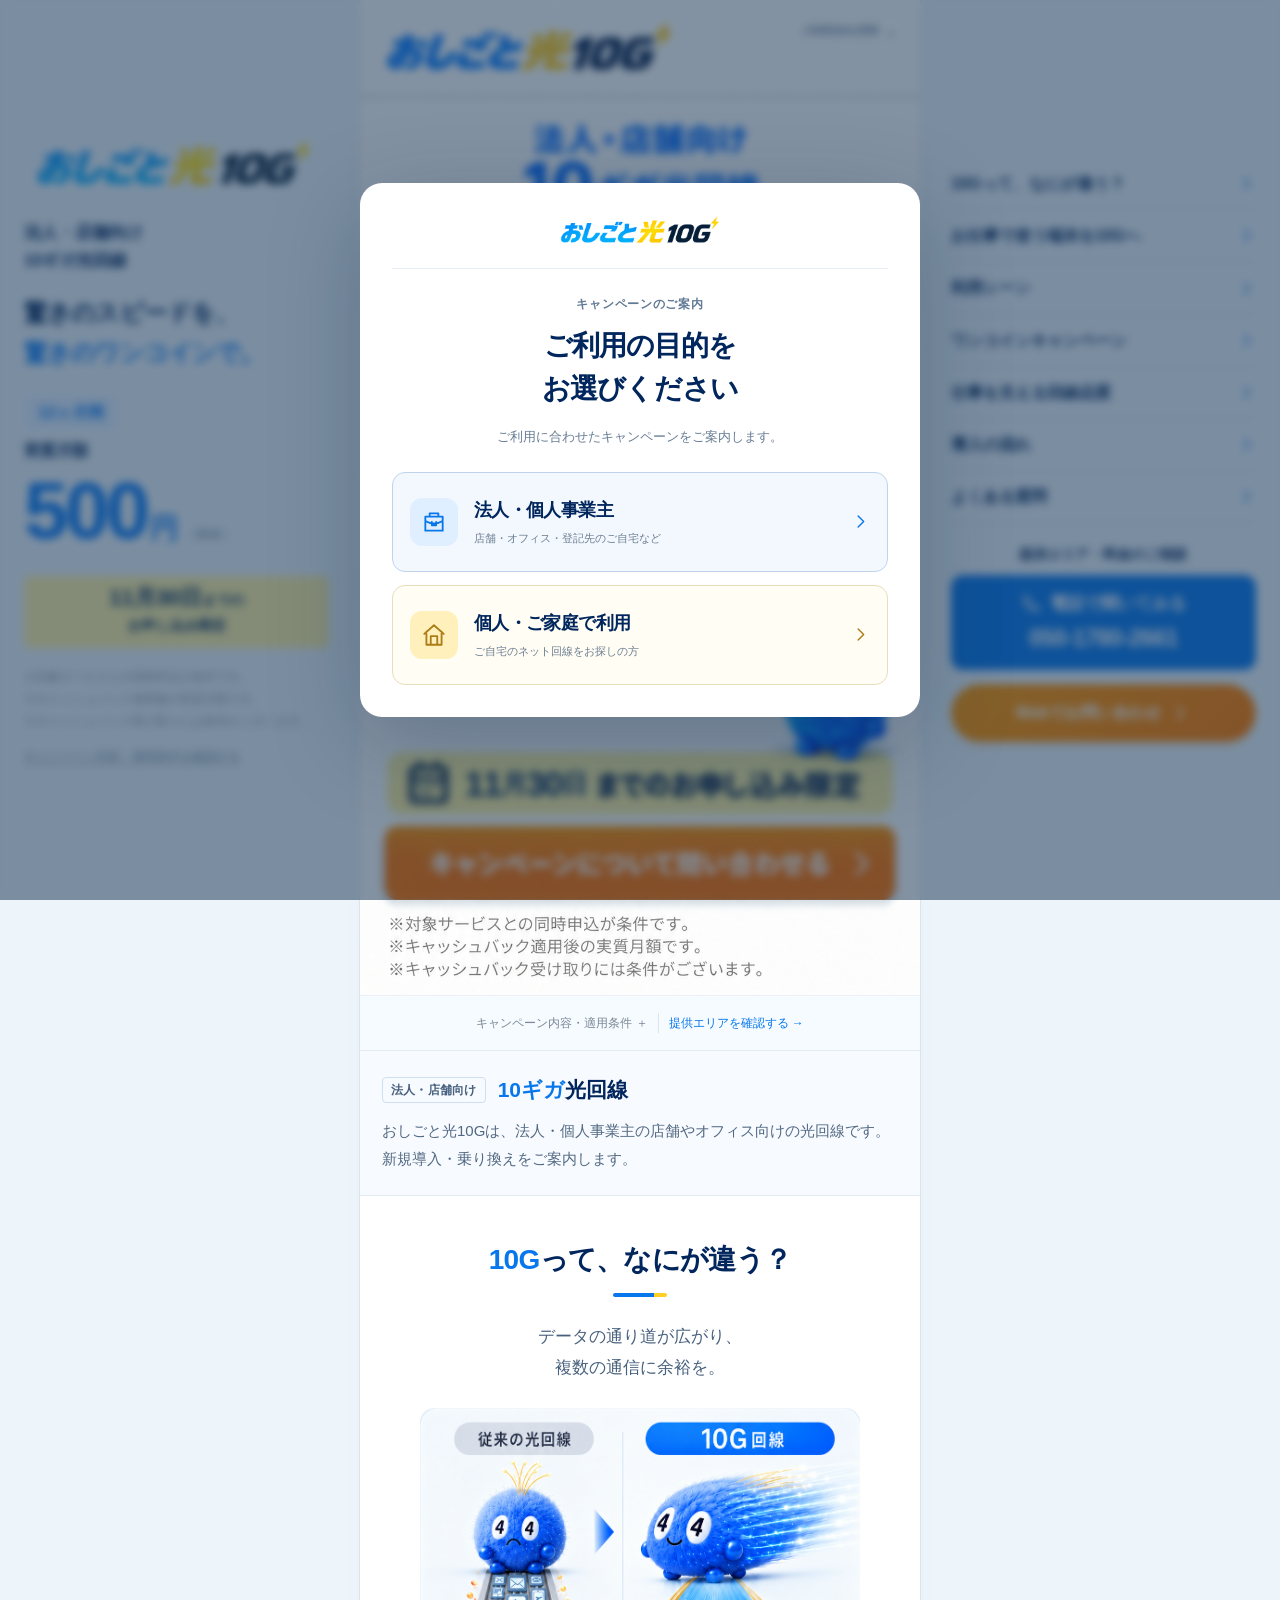
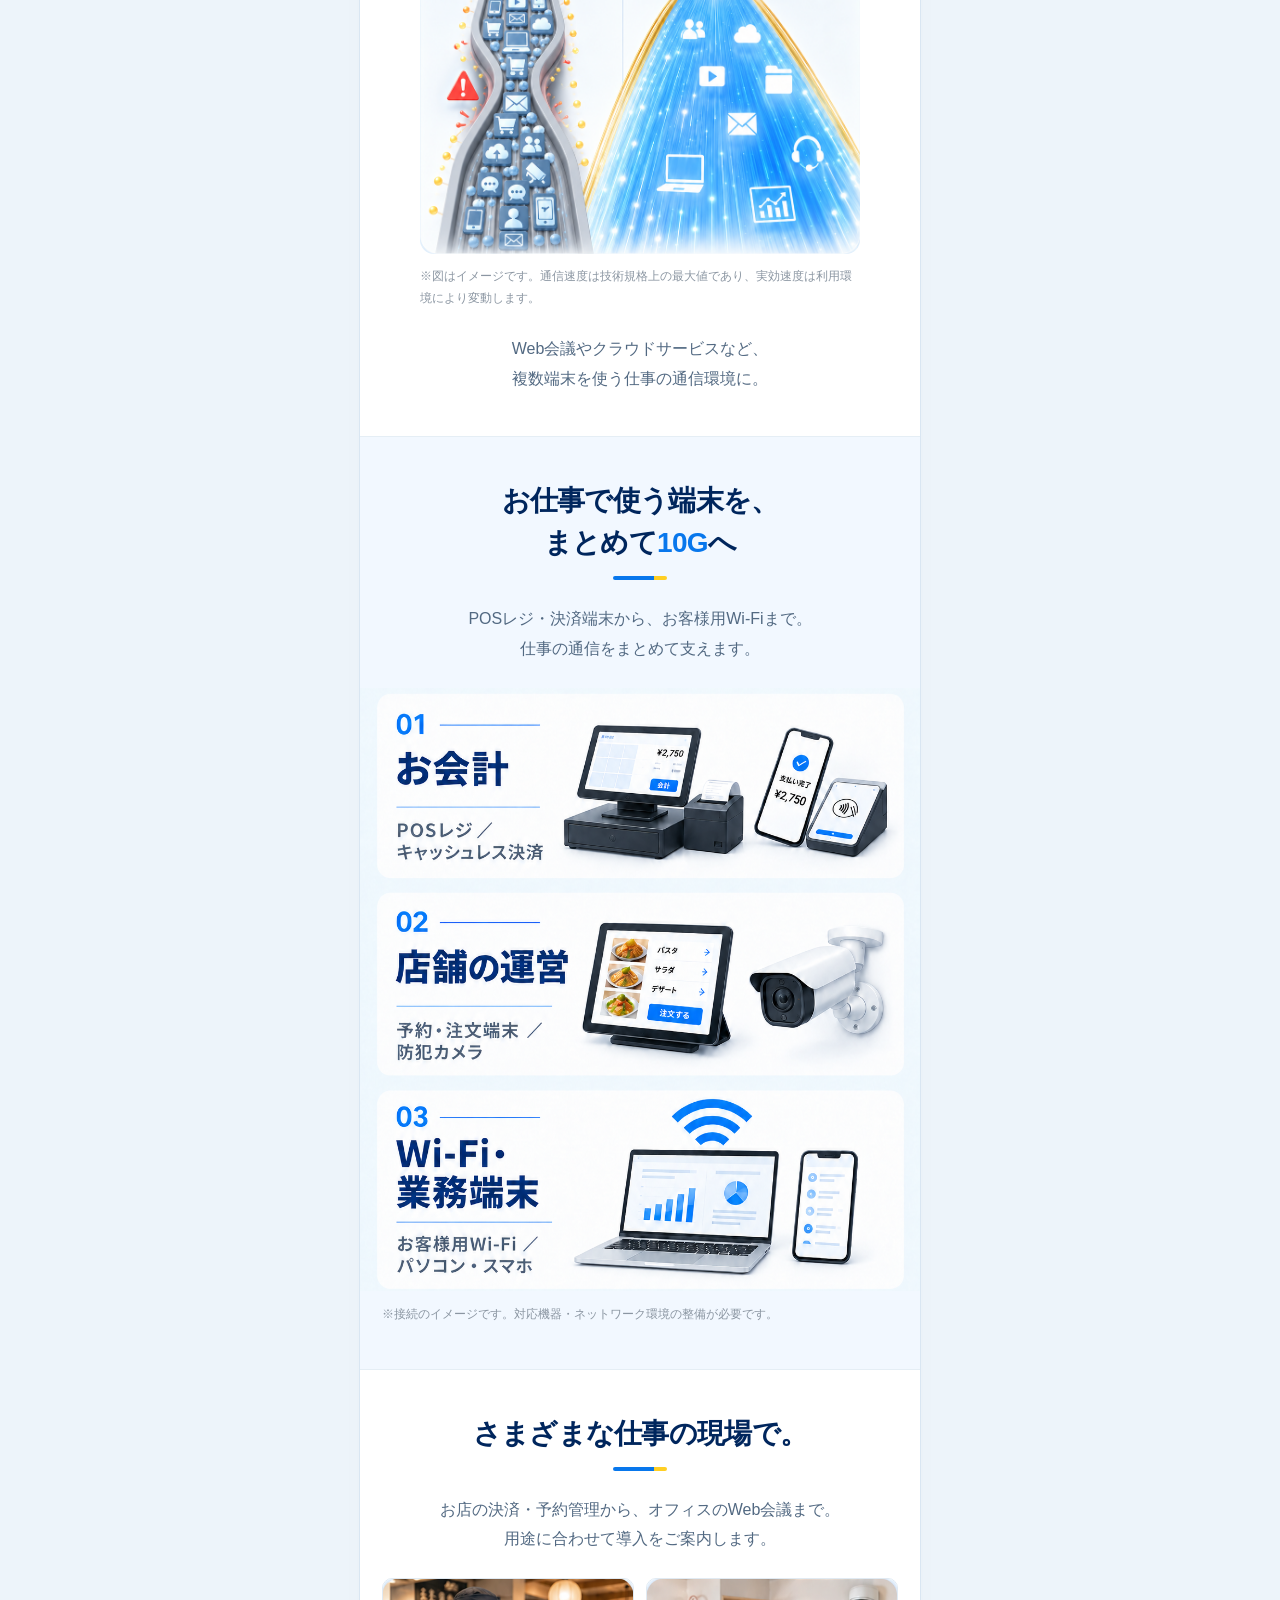
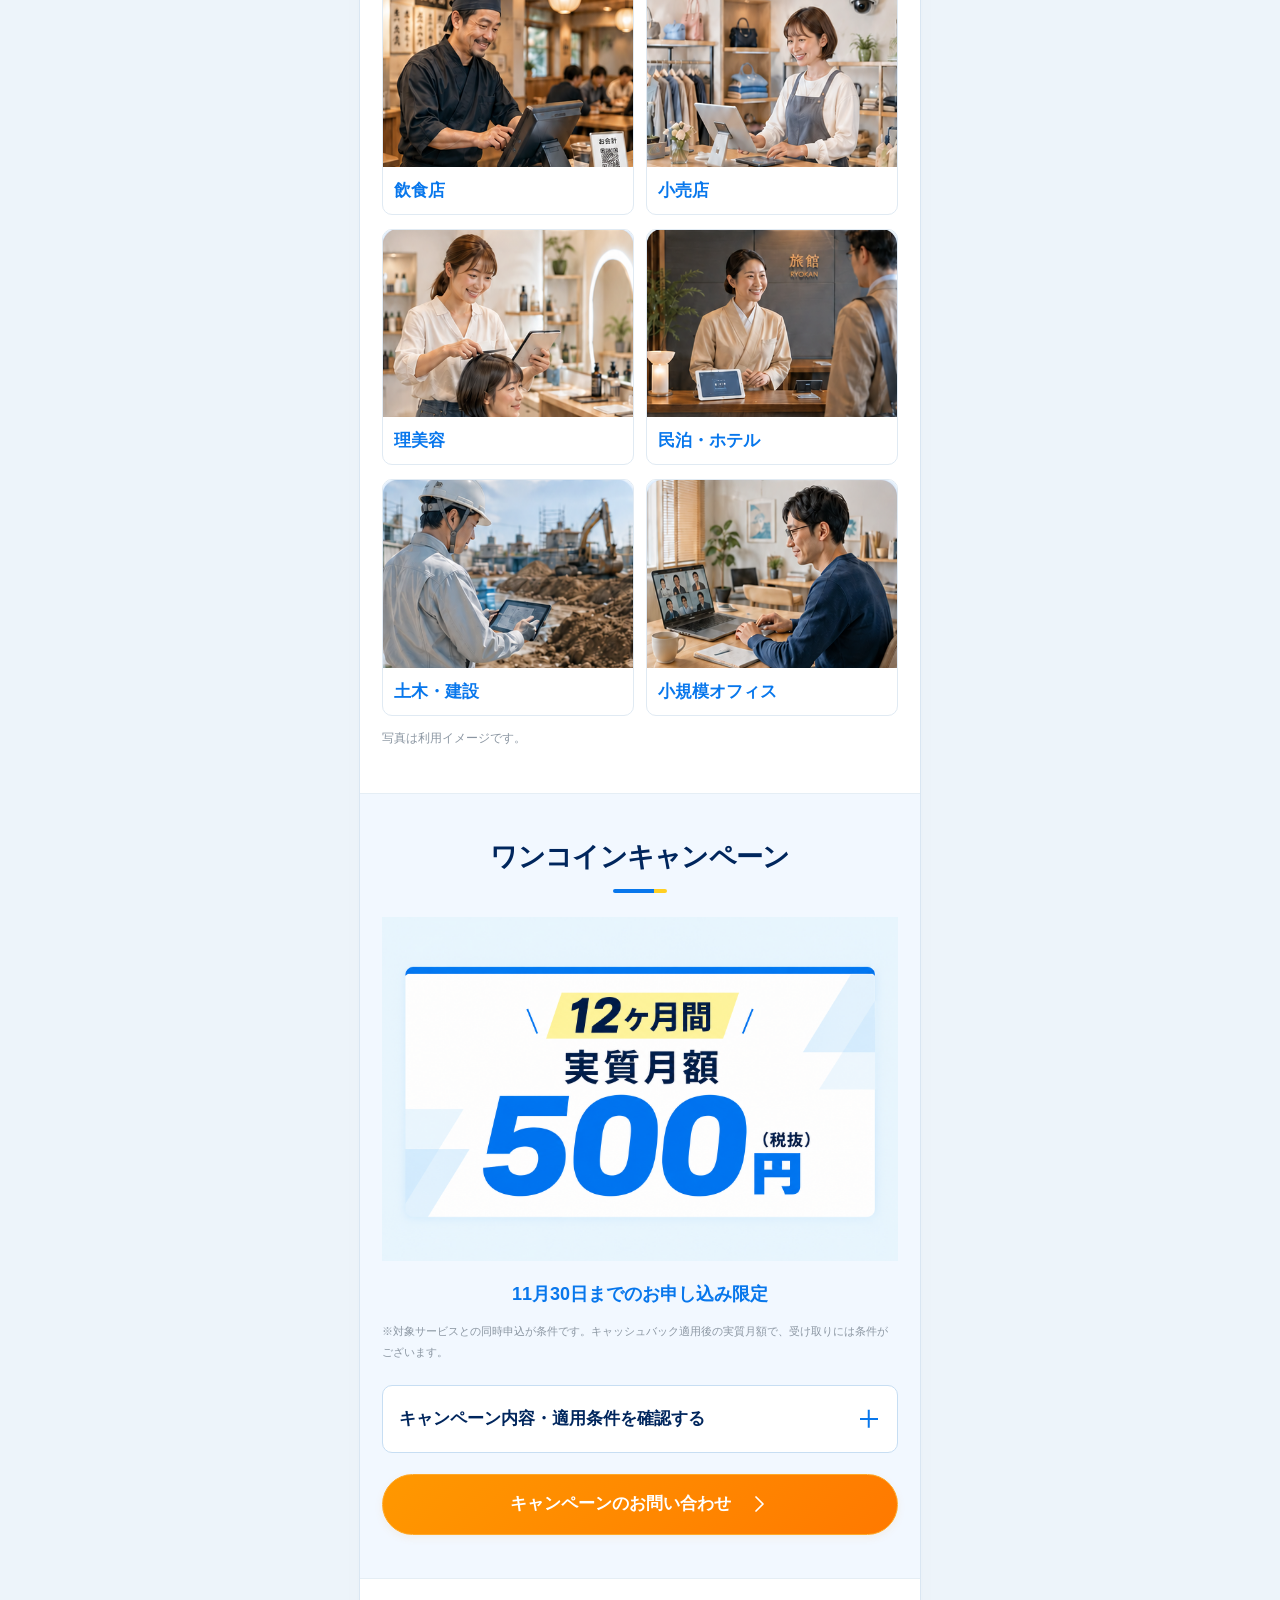
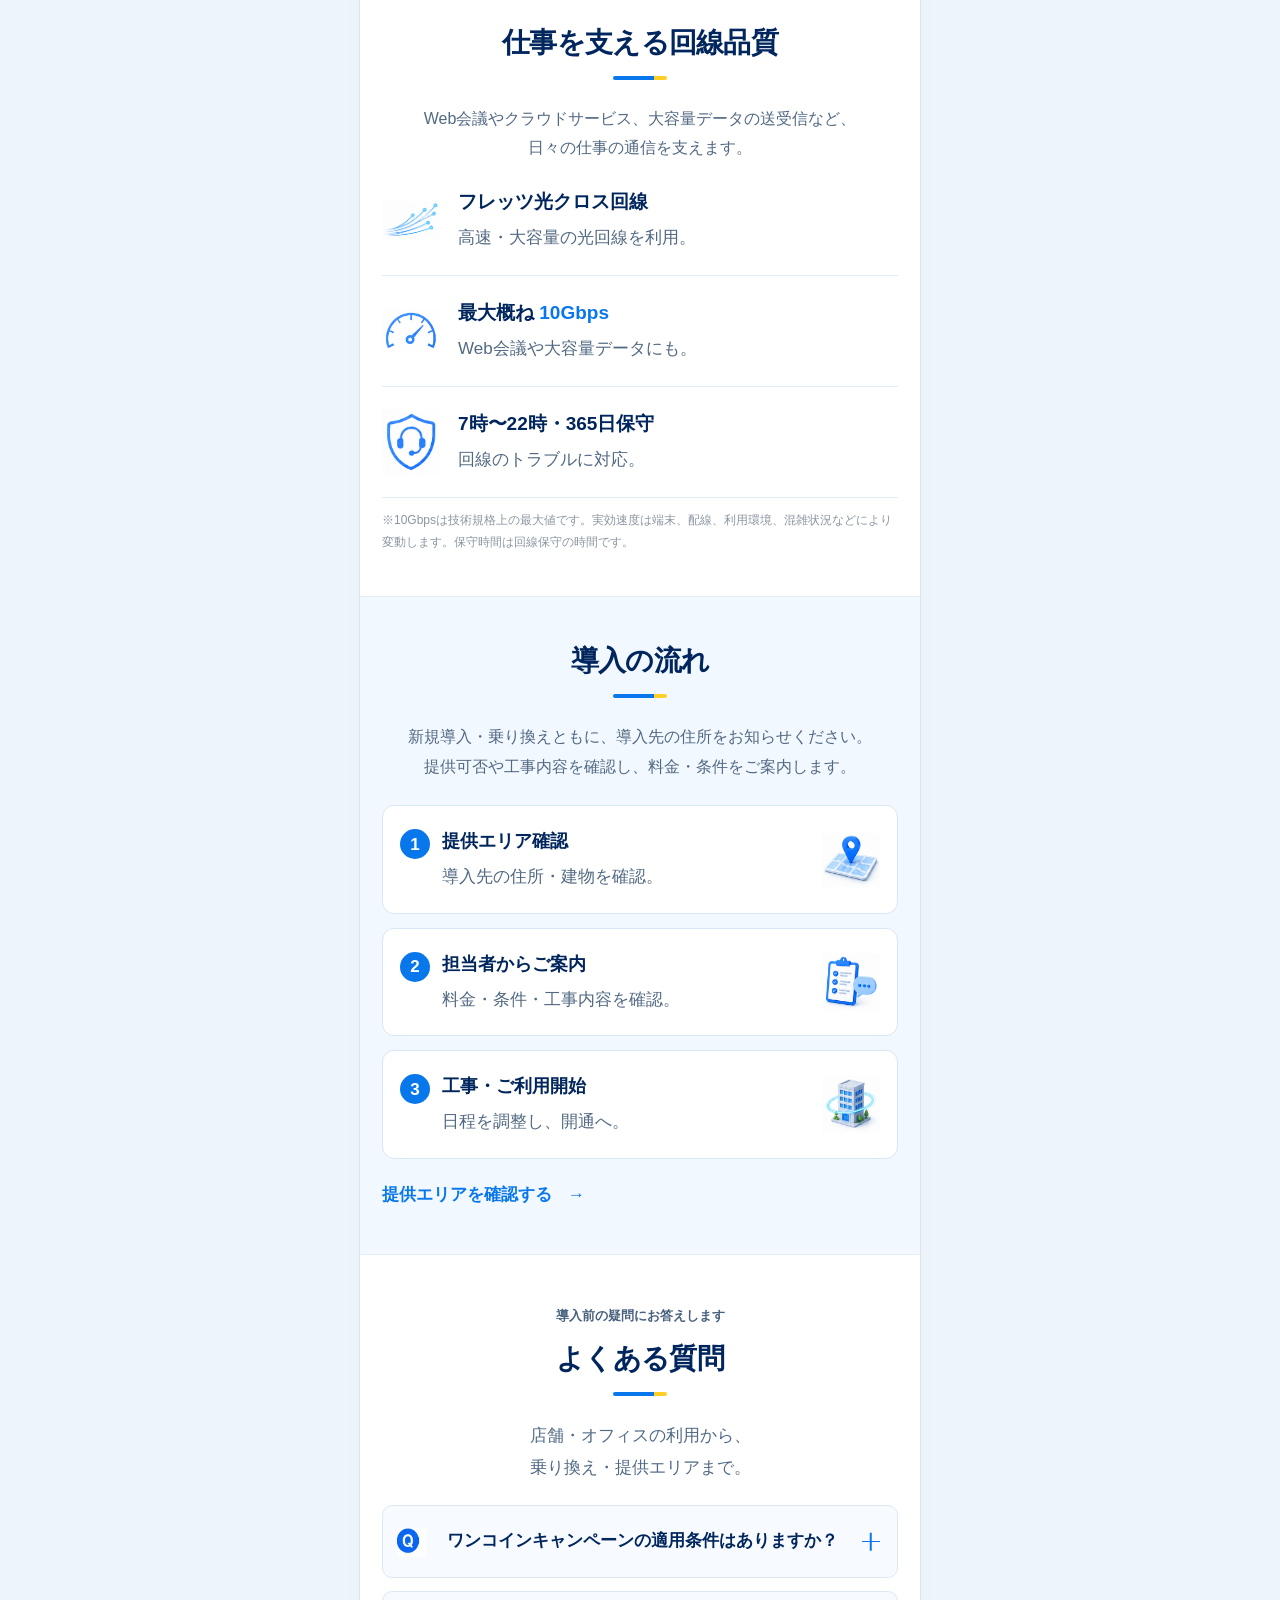
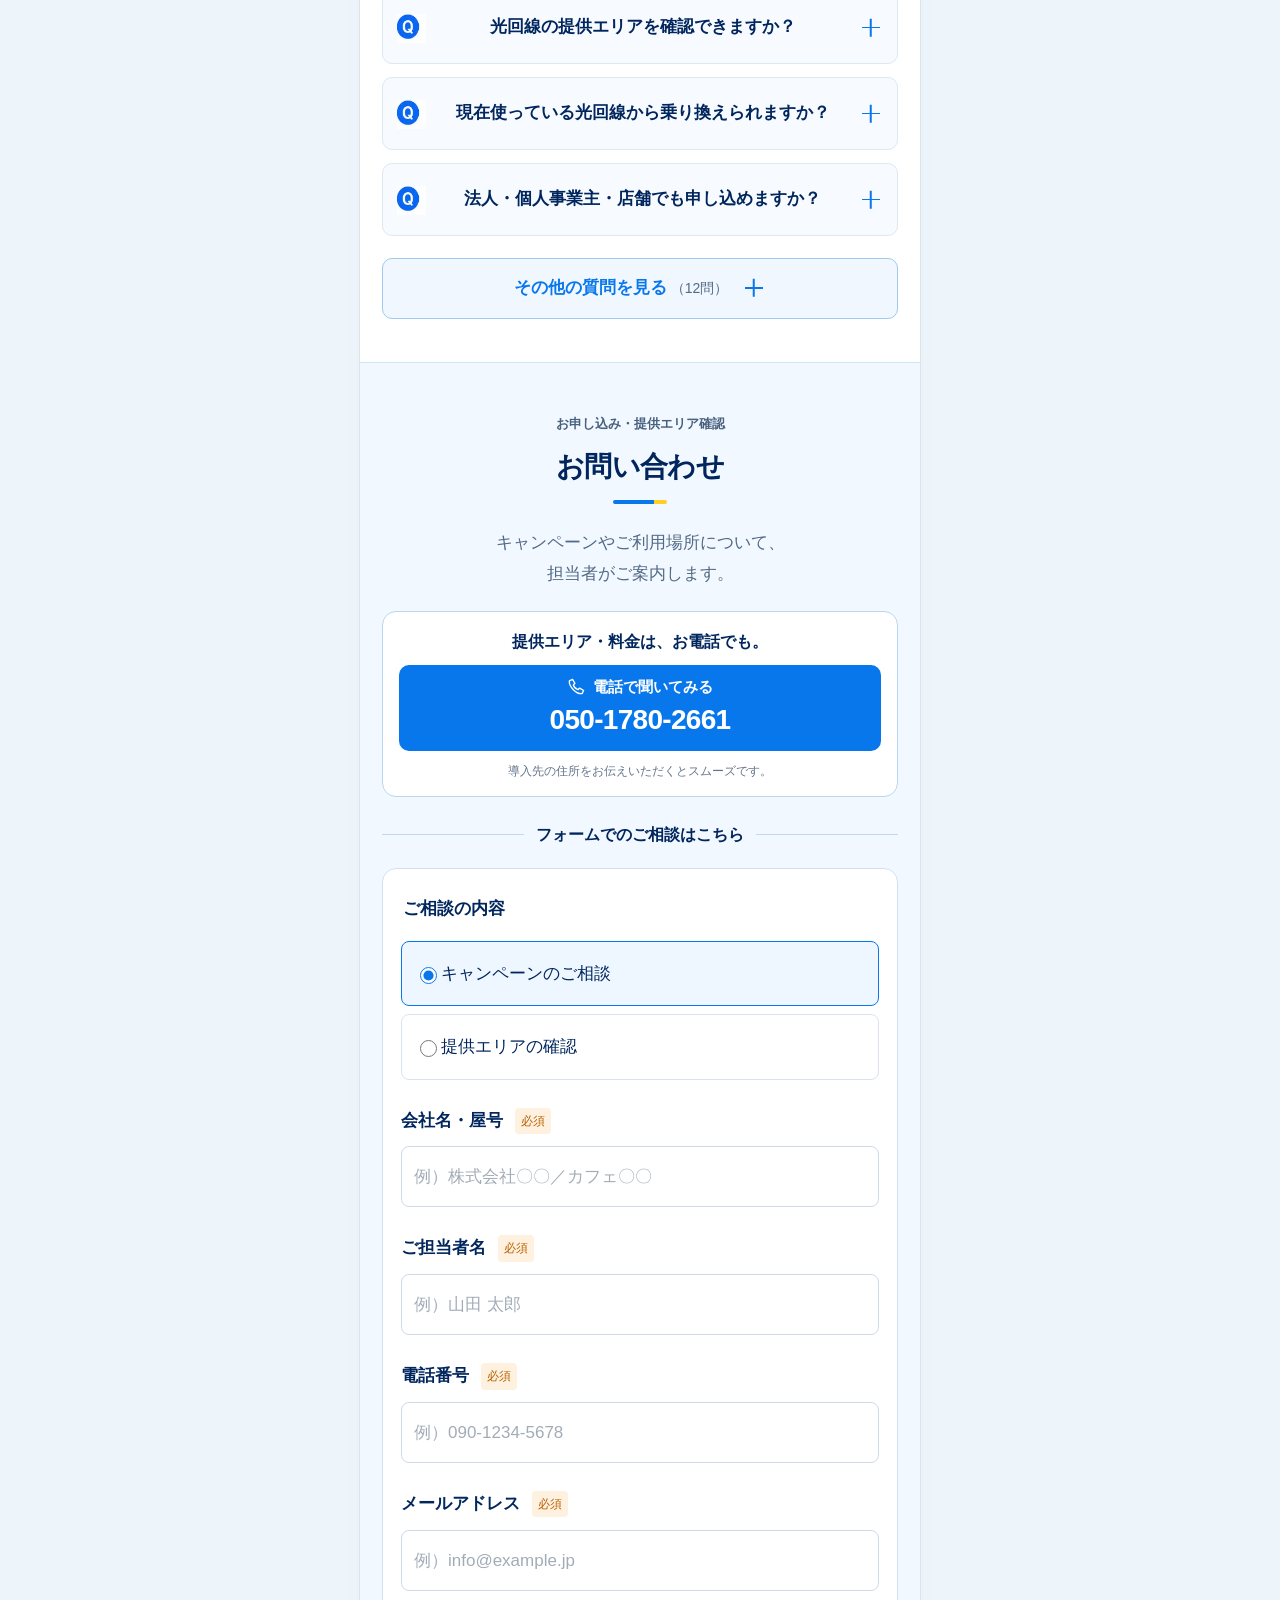
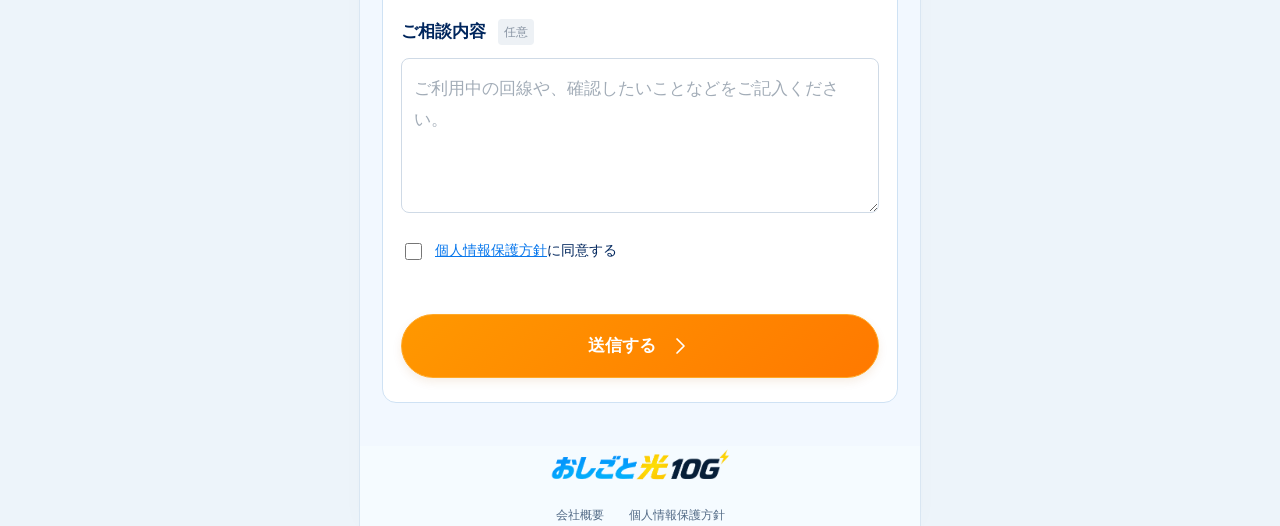
==== commit 6edf21f7: "Publish audience routing and household campaigns 法人・個人の入口モーダル、全国・東海の家庭向けLPと共通Webhook区分を追加。個人は広告CV非発火" ====
--- a/index.html
+++ b/index.html
@@ -28,12 +28,14 @@
     .kv-deadline-update b{font-family:Arial,sans-serif;font-weight:900}
     .kv-deadline-update span{font-size:.72em}
   </style>
+  <link rel="stylesheet" href="audience-modal.css?v=20261106-2">
+
+  <script src="audience-config.js?v=20261110-release1" defer></script>
+  <script src="audience-router.js?v=20261110-release1" defer></script>
   <script src="attribution.js?v=20261020-1" defer></script>
-  <script src="app.js?v=20261109-1" defer></script>
-  <script>(function(w,d,s,l,i){w[l]=w[l]||[];w[l].push({'gtm.start':new Date().getTime(),event:'gtm.js'});var f=d.getElementsByTagName(s)[0],j=d.createElement(s),dl=l!='dataLayer'?'&l='+l:'';j.async=true;j.src='https://www.googletagmanager.com/gtm.js?id='+i+dl;f.parentNode.insertBefore(j,f);})(window,document,'script','dataLayer','GTM-5VTFWXV6');</script>
+  <script src="app.js?v=20261110-release1" defer></script>
 </head>
 <body>
-  <noscript><iframe src="https://www.googletagmanager.com/ns.html?id=GTM-5VTFWXV6" height="0" width="0" style="display:none;visibility:hidden"></iframe></noscript>
   <a class="skip-link" href="#content">本文へ移動する</a>
   <svg class="icon-sprite" xmlns="http://www.w3.org/2000/svg" aria-hidden="true"><defs>
     <symbol id="i-arrow" viewBox="0 0 24 24"><path d="m9 5 7 7-7 7"/></symbol>
@@ -68,6 +70,7 @@
     <section class="hero" aria-labelledby="hero-heading">
       <div class="hero-inner">
         <div class="hero-art">
+          <button type="button" class="audience-reopen" data-open-audience aria-haspopup="dialog">ご利用目的を変更 <span aria-hidden="true">⌄</span></button>
           <img class="kv" src="media-hero-kv.png" width="941" height="1672" fetchpriority="high" alt="法人・店舗向け10ギガ光回線。驚きのスピードを、驚きのワンコインで。12ヶ月間、実質月額500円（税抜）。11月30日までのお申し込み限定。対象サービスとの同時申込が条件です。キャッシュバック適用後の実質月額で、受け取りには条件があります。">
           <time class="kv-deadline-update" datetime="2026-11-30" aria-hidden="true"><b>11</b><span>月</span><b>30</b><span>日</span></time>
           <a class="kv-cta" href="#inquiry" aria-label="キャンペーンについて問い合わせる"><span class="sr-only">キャンペーンについて問い合わせる</span></a>
@@ -255,5 +258,43 @@
 </aside>
   </div>
   <nav class="mobile-sticky" aria-label="電話・フォームでのご相談" hidden><a class="sticky-phone" href="tel:05017802661" data-cta-location="mobile-sticky"><svg class="icon" aria-hidden="true"><use href="#i-phone"/></svg><span><strong>電話で聞いてみる</strong><small>050-1780-2661</small></span></a><a href="#inquiry" class="sticky-primary"><span><strong>お問い合わせ</strong><small>Webフォームへ</small></span><svg class="icon" aria-hidden="true"><use href="#i-arrow"/></svg></a></nav>
+
+  <dialog id="audience-dialog" class="audience-dialog" aria-labelledby="audience-title">
+    <div class="audience-brand"><img src="media-logo.png" width="1994" height="373" alt="おしごと光10G"></div>
+    <div data-audience-step="purpose">
+      <p class="audience-eyebrow">キャンペーンのご案内</p>
+      <h2 id="audience-title">ご利用の目的を<br>お選びください</h2>
+      <p class="audience-description">ご利用に合わせたキャンペーンをご案内します。</p>
+      <div class="audience-choices">
+        <button type="button" class="audience-choice audience-choice-business" data-audience-choice="business">
+          <span class="audience-choice-icon"><svg viewBox="0 0 24 24" aria-hidden="true"><path d="M8 6V4h8v2M4 7h16v13H4zM4 11c5 3 11 3 16 0M10 12v3h4v-3"/></svg></span>
+          <span class="audience-choice-copy"><strong>法人・個人事業主</strong><small><span>店舗・オフィス・</span><span>登記先のご自宅など</span></small></span>
+          <svg class="audience-arrow" viewBox="0 0 24 24" aria-hidden="true"><path d="m9 5 7 7-7 7"/></svg>
+        </button>
+        <button type="button" class="audience-choice audience-choice-personal" data-audience-choice="personal">
+          <span class="audience-choice-icon"><svg viewBox="0 0 24 24" aria-hidden="true"><path d="m3 11 9-8 9 8M5 9v12h14V9M9 21v-8h6v8"/></svg></span>
+          <span class="audience-choice-copy"><strong>個人・ご家庭で利用</strong><small>ご自宅のネット回線をお探しの方</small></span>
+          <svg class="audience-arrow" viewBox="0 0 24 24" aria-hidden="true"><path d="m9 5 7 7-7 7"/></svg>
+        </button>
+      </div>
+    </div>
+    <div data-audience-step="personal" hidden>
+      <button type="button" class="audience-back" data-audience-back><span aria-hidden="true">‹</span> ご利用目的を選び直す</button>
+      <p class="audience-eyebrow">個人・ご家庭でご利用の方へ</p>
+      <h2 id="personal-title">お住まいの地域を<br>お選びください</h2>
+      <div class="audience-campaigns">
+        <button type="button" class="audience-campaign audience-campaign-tokai" data-campaign-route="tokai">
+          <span class="audience-region-main"><span class="audience-region-copy"><span class="audience-region-heading"><strong class="audience-region">東海地域</strong><span class="audience-region-badge">地域限定</span></span><span class="audience-region-description">にお住まいの方</span></span><span class="audience-region-arrow" aria-hidden="true">→</span></span>
+          <span class="audience-campaign-action">キャンペーンを表示する</span>
+        </button>
+        <a class="audience-campaign audience-campaign-national" href="household/" data-campaign-route="nationwide">
+          <span class="audience-region-main"><span class="audience-region-copy"><span class="audience-region-heading"><strong class="audience-region">全国対応</strong></span><span class="audience-region-description"><span>東海地域以外に</span><span>お住まいの方</span></span></span><span class="audience-region-arrow" aria-hidden="true">→</span></span>
+          <span class="audience-campaign-action">キャンペーンを表示する</span>
+        </a>
+      </div>
+      <p id="tokai-route-status" class="audience-route-status" role="status" hidden>キャンペーンを表示できませんでした。時間をおいて再度お試しください。</p>
+      <p class="audience-footnote">※提供可否は、住所・建物により異なります。</p>
+    </div>
+  </dialog>
 </body>
 </html>
--- a/audience-modal.css
+++ b/audience-modal.css
@@ -0,0 +1,52 @@
+/* The existing business LP is revealed after the purpose selection. */
+.audience-dialog{box-sizing:border-box;width:min(560px,calc(100% - 32px));max-height:calc(100svh - 36px);overflow:auto;margin:auto;padding:30px 32px 32px;border:0;border-radius:22px;background:#fff;color:#00265d;box-shadow:0 24px 90px #0a234440;font-family:-apple-system,BlinkMacSystemFont,"Hiragino Kaku Gothic ProN","Yu Gothic",Meiryo,sans-serif}
+.audience-dialog::backdrop{background:#15304f85;backdrop-filter:blur(4px)}
+.audience-dialog .audience-brand{display:flex;justify-content:center;padding-bottom:22px;border-bottom:1px solid #e7edf4;margin-bottom:24px}
+.audience-brand img{display:block;width:174px;height:auto}
+.audience-dialog .audience-eyebrow{margin:0 0 9px;text-align:center;font-size:12px;font-weight:700;letter-spacing:.06em;color:#627a94}
+.audience-dialog h2{margin:0;padding:0;color:#00265d;font-size:28px;line-height:1.55;letter-spacing:-.035em;font-weight:800;text-align:center}
+.audience-dialog h2:focus{outline:none}
+.audience-dialog .audience-description{margin:14px 0 24px;color:#687d94;font-size:13px;line-height:1.8;text-align:center}
+.audience-choices{display:grid;gap:13px}
+.audience-dialog .audience-choice{display:flex;align-items:center;gap:16px;width:100%;min-height:100px;padding:20px 17px;border:1px solid #bfd4eb;border-radius:13px;background:#f3f8ff;color:#00265d;text-align:left;cursor:pointer;transition:border-color .15s,background .15s}
+.audience-choice:hover,.audience-choice:focus-visible{border-color:#0877ec;background:#eaf4ff}
+.audience-choice-icon{display:grid;place-items:center;width:48px;height:48px;border-radius:12px;background:#e0efff;color:#0877ec;flex:none}
+.audience-choice-icon svg{width:26px;height:26px;fill:none;stroke:currentColor;stroke-width:1.7;stroke-linecap:round;stroke-linejoin:round}
+.audience-choice-copy{display:block;flex:1;min-width:0}
+.audience-choice-copy strong{display:block;font-size:18px;font-weight:800;line-height:1.5;letter-spacing:-.035em}
+.audience-choice-copy small{display:block;margin-top:5px;font-size:11px;line-height:1.7;color:#6b7d90;letter-spacing:0}
+.audience-choice-copy small>span{display:inline-block}
+.audience-arrow{width:19px;height:19px;flex:none;fill:none;stroke:#0877ec;stroke-width:1.8;stroke-linecap:round;stroke-linejoin:round}
+.audience-dialog .audience-choice-personal{background:#fffdf4;border-color:#e7dcbb}
+.audience-choice-personal .audience-choice-icon{background:#fff0bc;color:#ac7d16}
+.audience-choice-personal .audience-arrow{stroke:#ac7d16}
+.audience-choice-personal:hover,.audience-choice-personal:focus-visible{background:#fff9e4;border-color:#d4ad43}
+.audience-dialog .audience-back{display:flex;align-items:center;gap:5px;border:0;margin:0 0 17px;padding:0;background:transparent;color:#6b7d90;font-size:12px;font-weight:600;cursor:pointer}
+.audience-back span{font-size:24px;line-height:1}
+.audience-dialog [data-audience-step="personal"] h2{font-size:25px}
+.audience-campaigns{display:grid;gap:13px;margin-top:22px}
+.audience-dialog .audience-campaign{display:block;width:100%;padding:0;overflow:hidden;border:1px solid #ebcf9d;border-radius:13px;background:#fffbf1;color:#a5680b;text-decoration:none;text-align:left;font-family:inherit;cursor:pointer;transition:border-color .15s,background .15s}
+.audience-region-main{display:flex;align-items:center;justify-content:space-between;gap:14px;min-height:126px;padding:21px 22px}
+.audience-region-copy{display:block;min-width:0}
+.audience-region-heading{display:flex;align-items:center;flex-wrap:wrap;gap:6px 10px}
+.audience-region{display:block;font-size:32px;font-weight:800;line-height:1.35;letter-spacing:-.035em;white-space:nowrap}
+.audience-region-badge{display:inline-block;flex:none;padding:3px 6px;border-radius:4px;background:#ffdfa0;color:#8e5a0c;font-size:10px;font-weight:800;line-height:1.5;white-space:nowrap}
+.audience-region-description{display:block;margin-top:6px;color:#826f50;font-size:13px;font-weight:600;line-height:1.7}
+.audience-region-description>span{display:inline-block}
+.audience-region-arrow{display:grid;place-items:center;flex:none;width:36px;height:36px;border-radius:50%;background:#ca7d0d;color:#fff;font-size:24px;font-weight:500;line-height:1}
+.audience-campaign-action{display:flex;justify-content:center;align-items:center;width:100%;min-height:38px;padding:8px;border-top:1px solid #f1e1bf;background:#fff4db;color:#9a650a;font-size:12px;font-weight:700;line-height:1.55}
+.audience-dialog .audience-campaign-national{border-color:#bfd4eb;background:#f1f7ff;color:#0877ec}
+.audience-campaign-national .audience-region-description{color:#58759a}
+.audience-campaign-national .audience-region-arrow{background:#0877ec}
+.audience-campaign-national .audience-campaign-action{border-color:#d9e8fa;background:#e9f3ff;color:#0877ec}
+.audience-campaign:focus-visible{outline:3px solid #0877ec;outline-offset:3px}
+.audience-campaign:hover{filter:brightness(.985)}
+.audience-dialog .audience-footnote{margin:15px 0 0;font-size:10px;line-height:1.7;text-align:center;color:#8290a1}
+.audience-dialog .audience-route-status{margin:12px 0 0;padding:9px 11px;border-radius:6px;background:#f1f6fb;color:#5f7388;font-size:11px;line-height:1.7;text-align:center}
+.hero-art .audience-reopen{position:absolute;z-index:3;top:15px;right:13px;display:inline-flex;align-items:center;gap:6px;padding:7px 9px;border:1px solid #d9e5f2;border-radius:6px;background:#ffffffed;color:#637994;font:600 10px/1.5 -apple-system,BlinkMacSystemFont,"Hiragino Kaku Gothic ProN",sans-serif;cursor:pointer}
+.audience-reopen span{font-size:14px;line-height:1}
+html.audience-modal-open{overflow:hidden}
+@media(max-width:480px){.audience-dialog{padding:25px 20px;border-radius:20px}.audience-dialog .audience-brand{padding-bottom:19px;margin-bottom:21px}.audience-dialog .audience-description{font-size:12px;margin:13px 0 21px}.audience-dialog .audience-choice{gap:12px;padding:17px 13px}.audience-choice-icon{width:44px;height:46px}.audience-arrow{width:16px;height:16px}.audience-choice-copy strong{font-size:17px;white-space:nowrap}.audience-choice-copy small{font-size:11px;line-height:1.65}}
+@media(max-width:374px){.audience-dialog{width:calc(100% - 24px);padding:23px 18px;border-radius:18px}.audience-dialog h2{font-size:25px}.audience-choice-copy strong{font-size:16px}.audience-choice-copy small{font-size:10px}.audience-dialog .audience-choice{gap:12px;padding:16px 13px;min-height:94px}.audience-choice-icon{width:40px;height:44px}.audience-dialog [data-audience-step="personal"] h2{font-size:23px}.audience-dialog .audience-brand{padding-bottom:18px;margin-bottom:18px}.audience-dialog .audience-description{font-size:12px}.audience-region-main{gap:10px;min-height:124px;padding:18px 16px}.audience-region{font-size:28px}.audience-region-heading{gap:5px 7px}.audience-region-badge{font-size:9px;padding:3px 5px}.audience-region-arrow{width:32px;height:32px;font-size:22px}.audience-region-description{font-size:12px}}
+@media(prefers-reduced-motion:reduce){.audience-choice,.audience-campaign{transition:none}}
+@media(max-width:374px){.audience-choice-copy strong{font-size:15px}.audience-choice-icon{width:38px}.audience-choice-copy small{font-size:10px}}
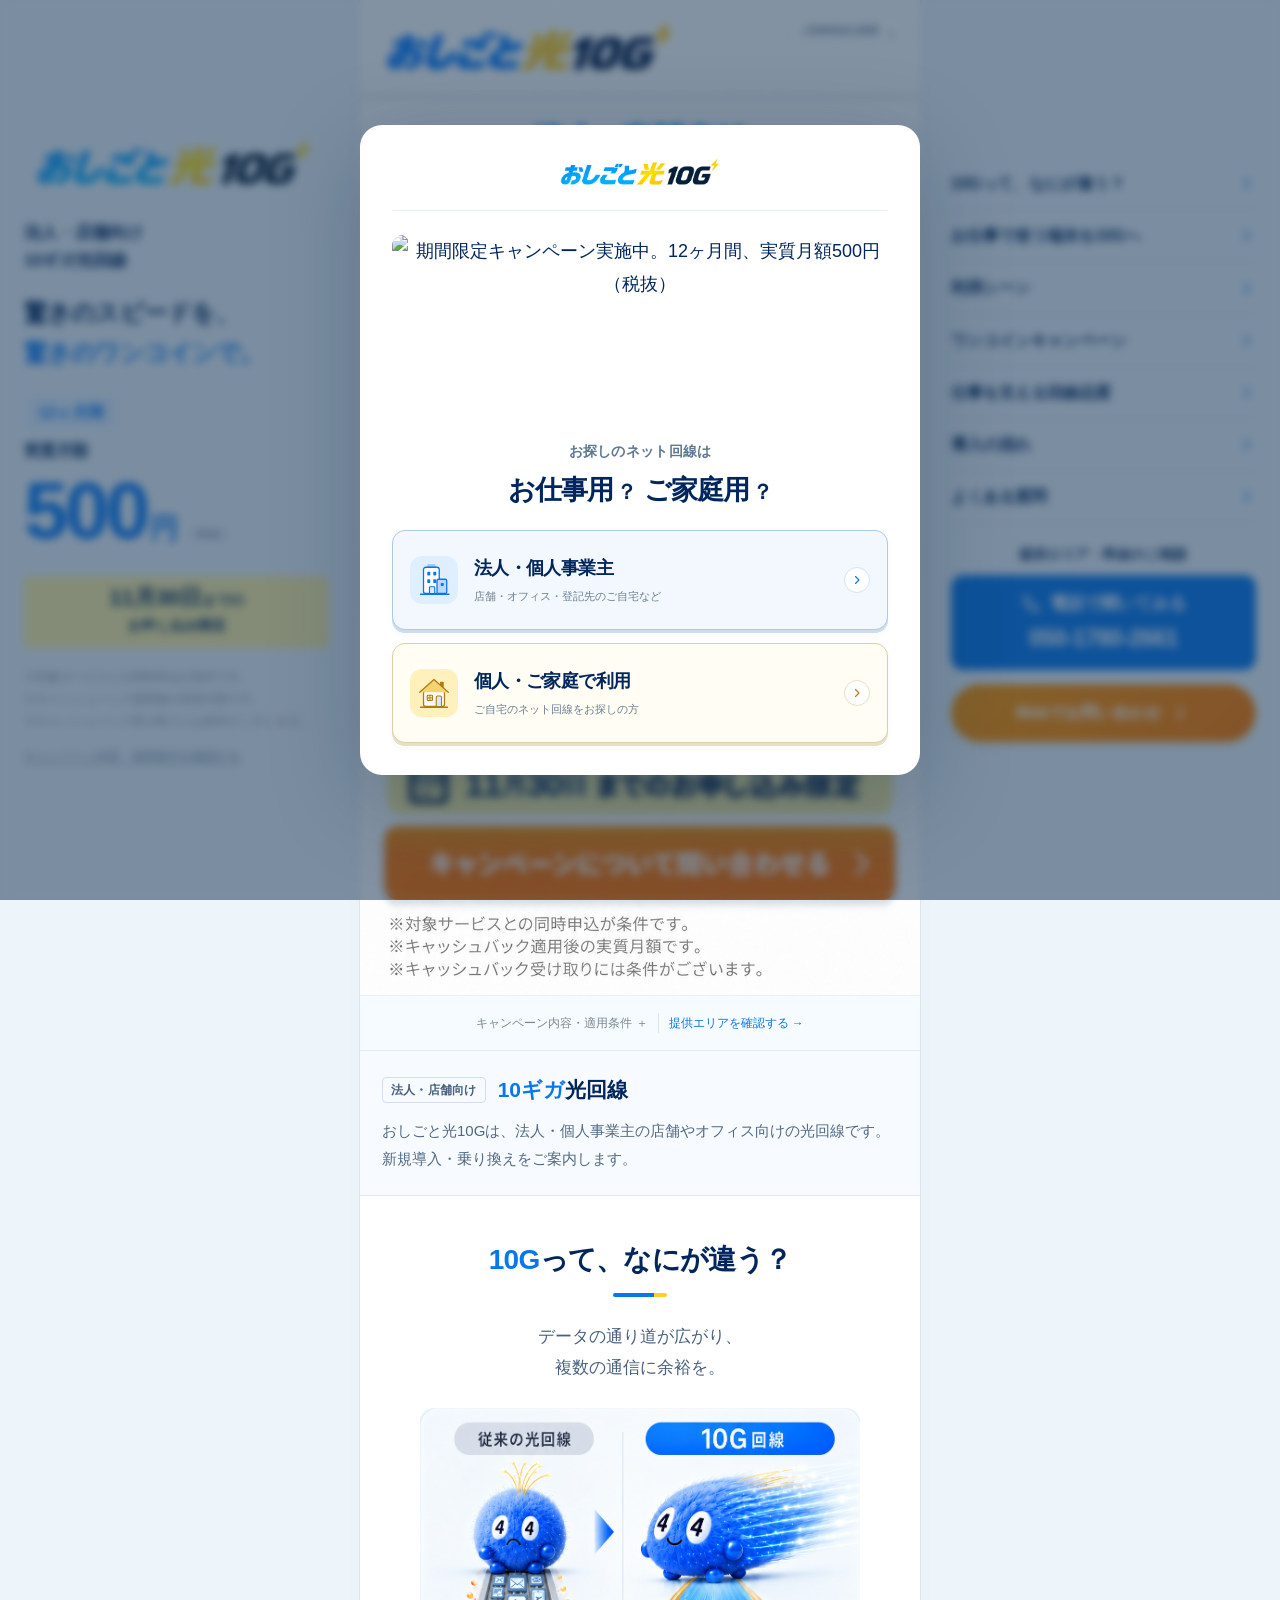
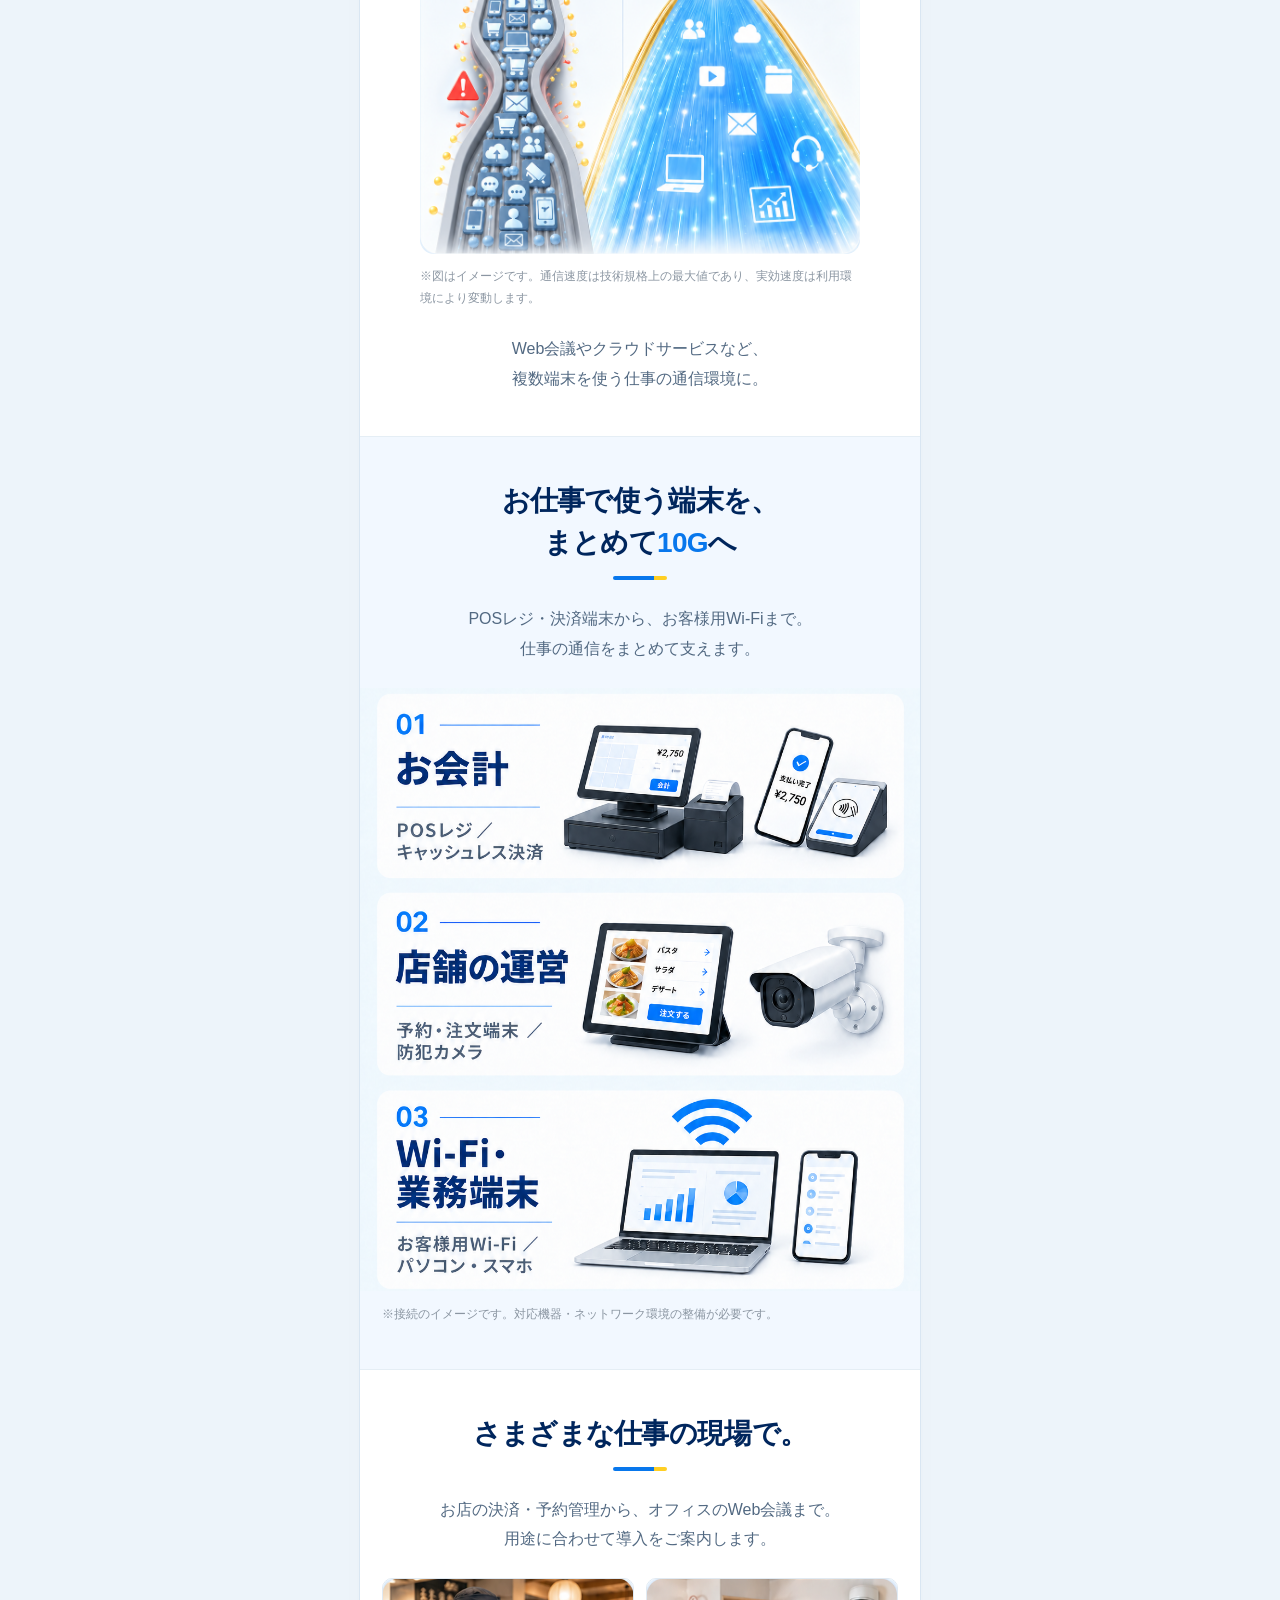
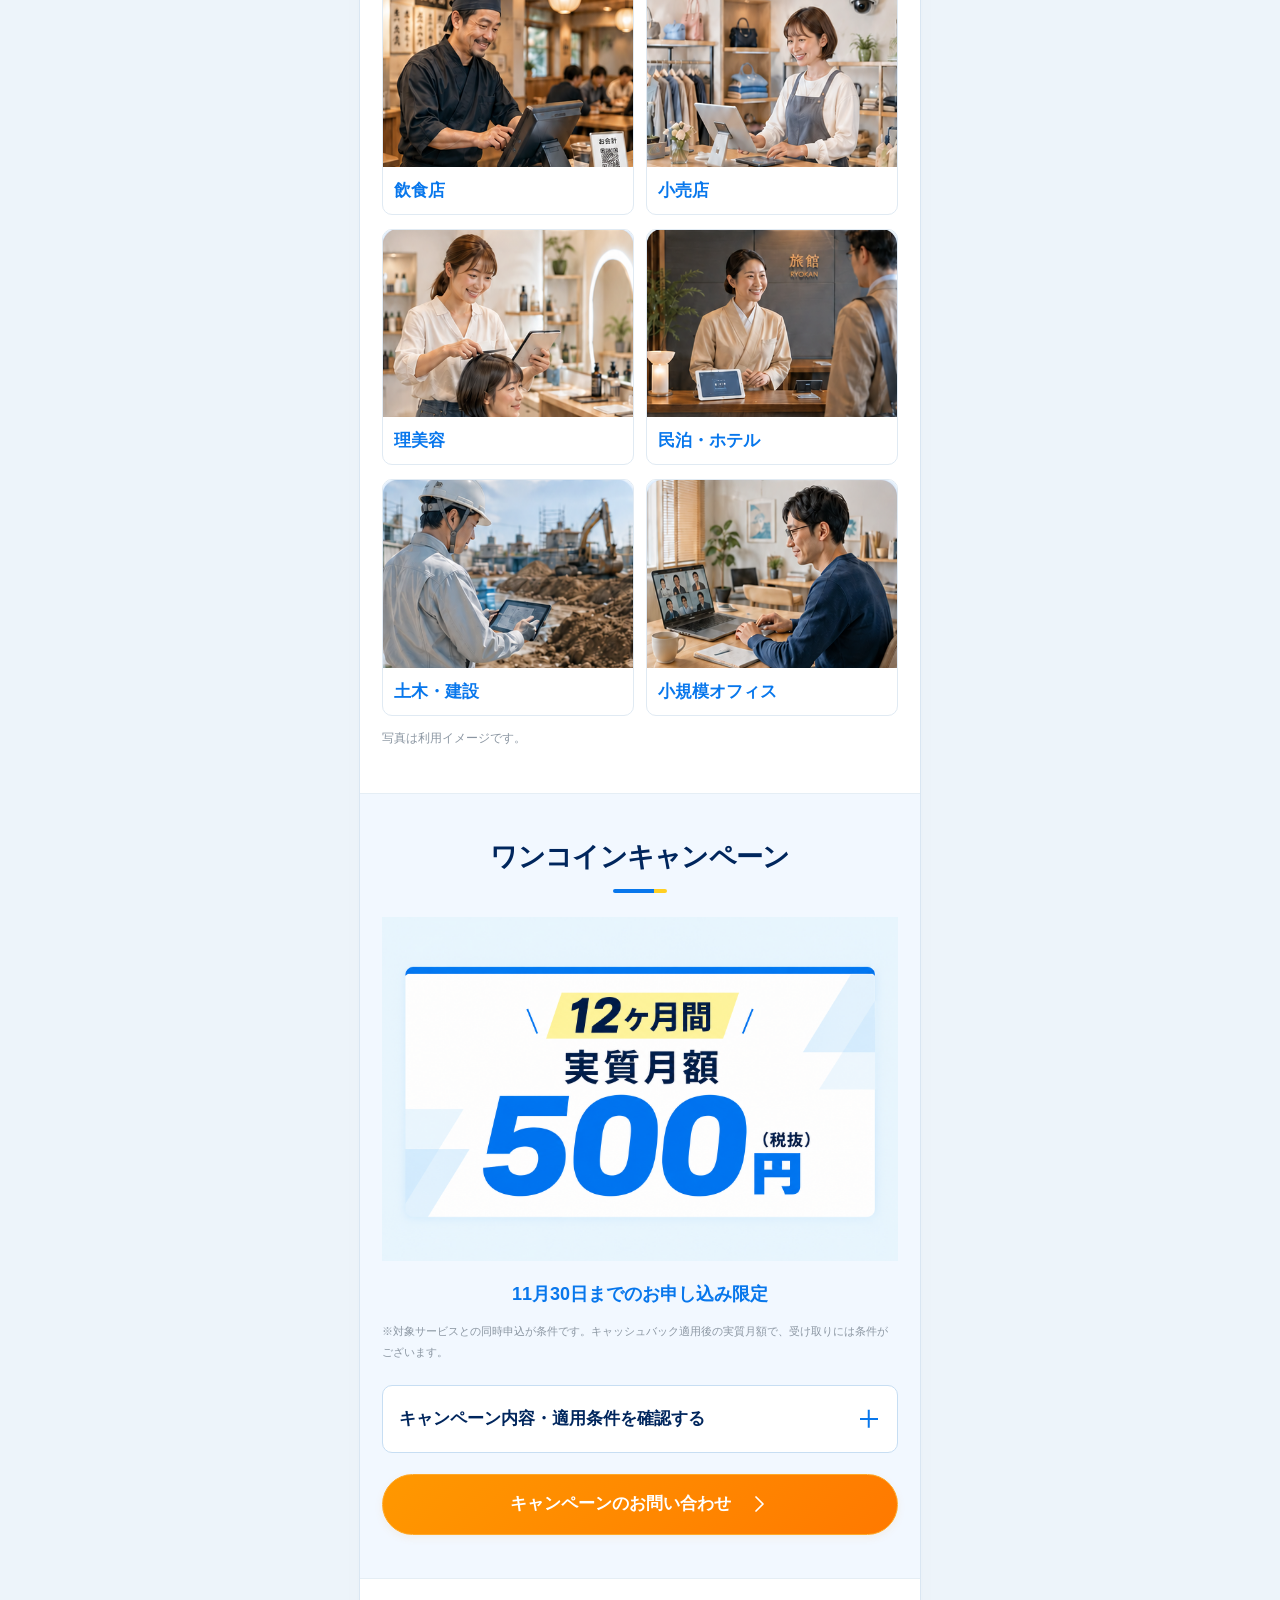
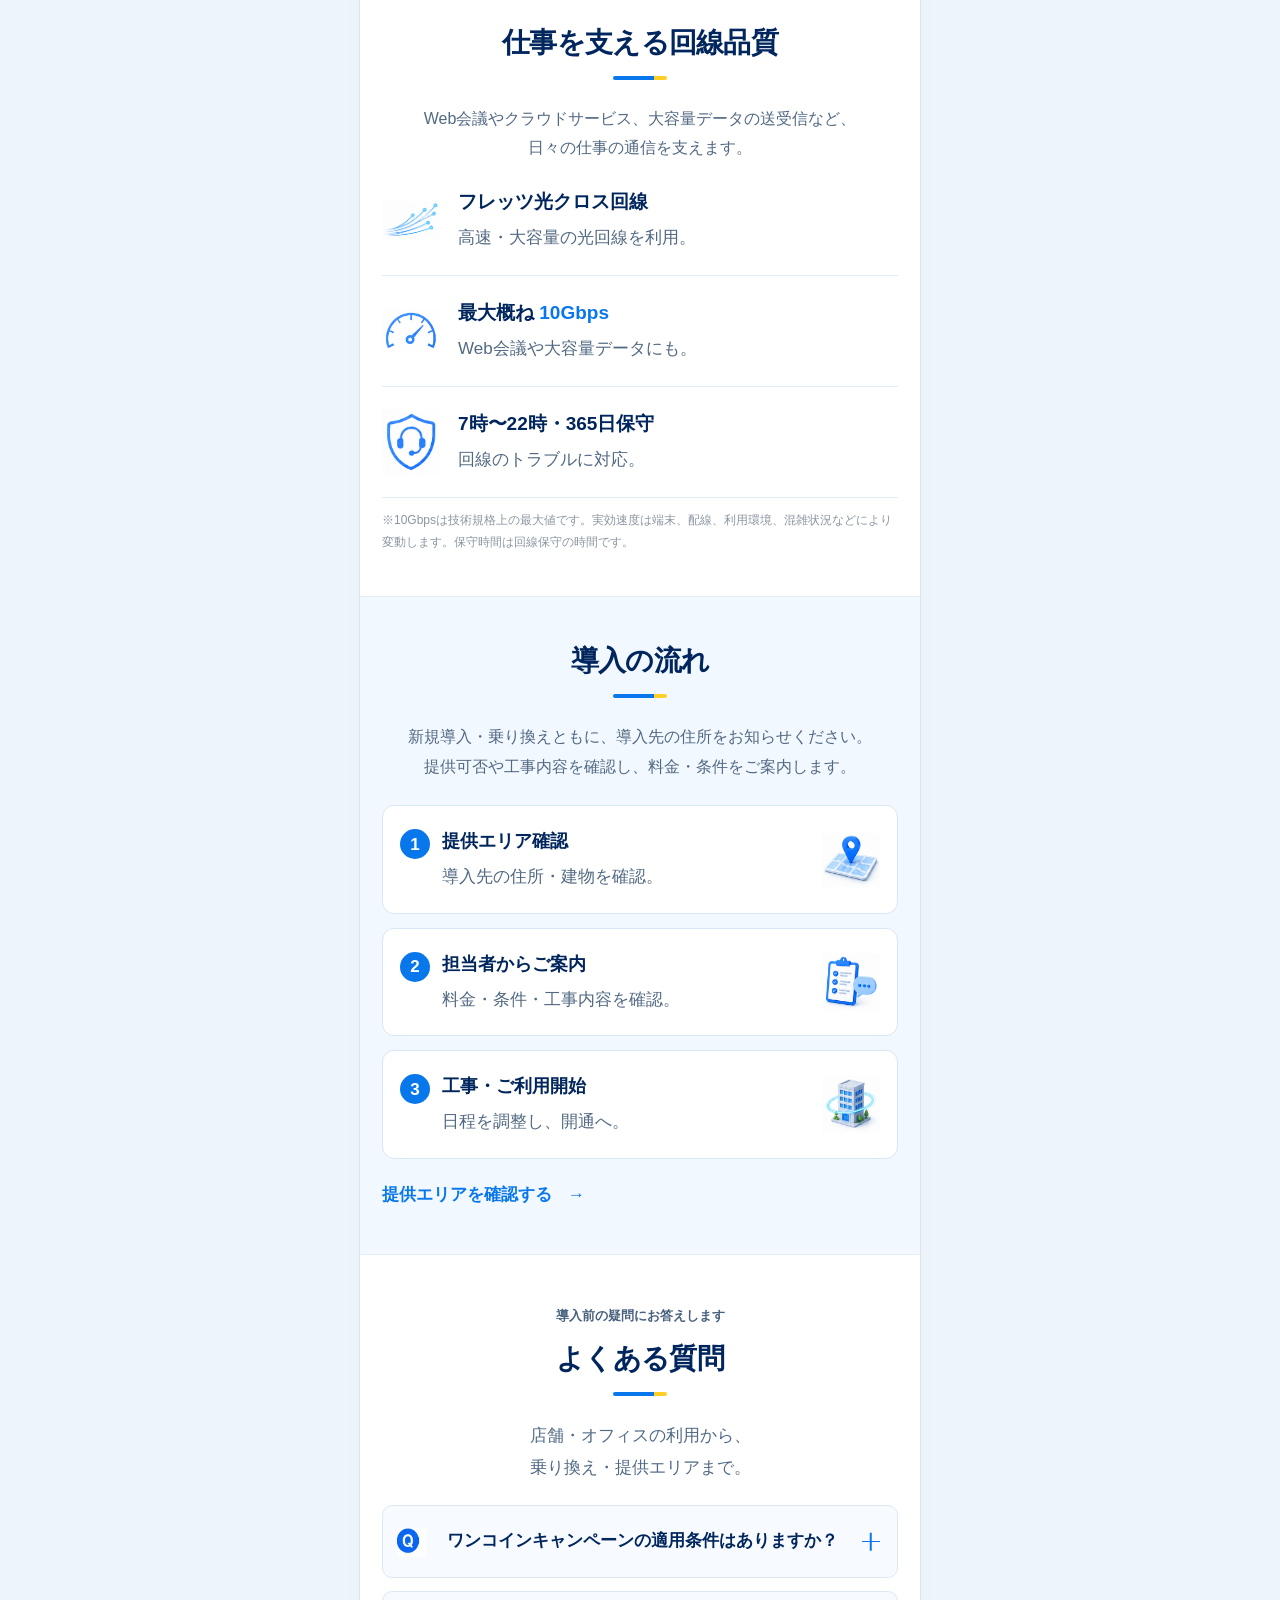
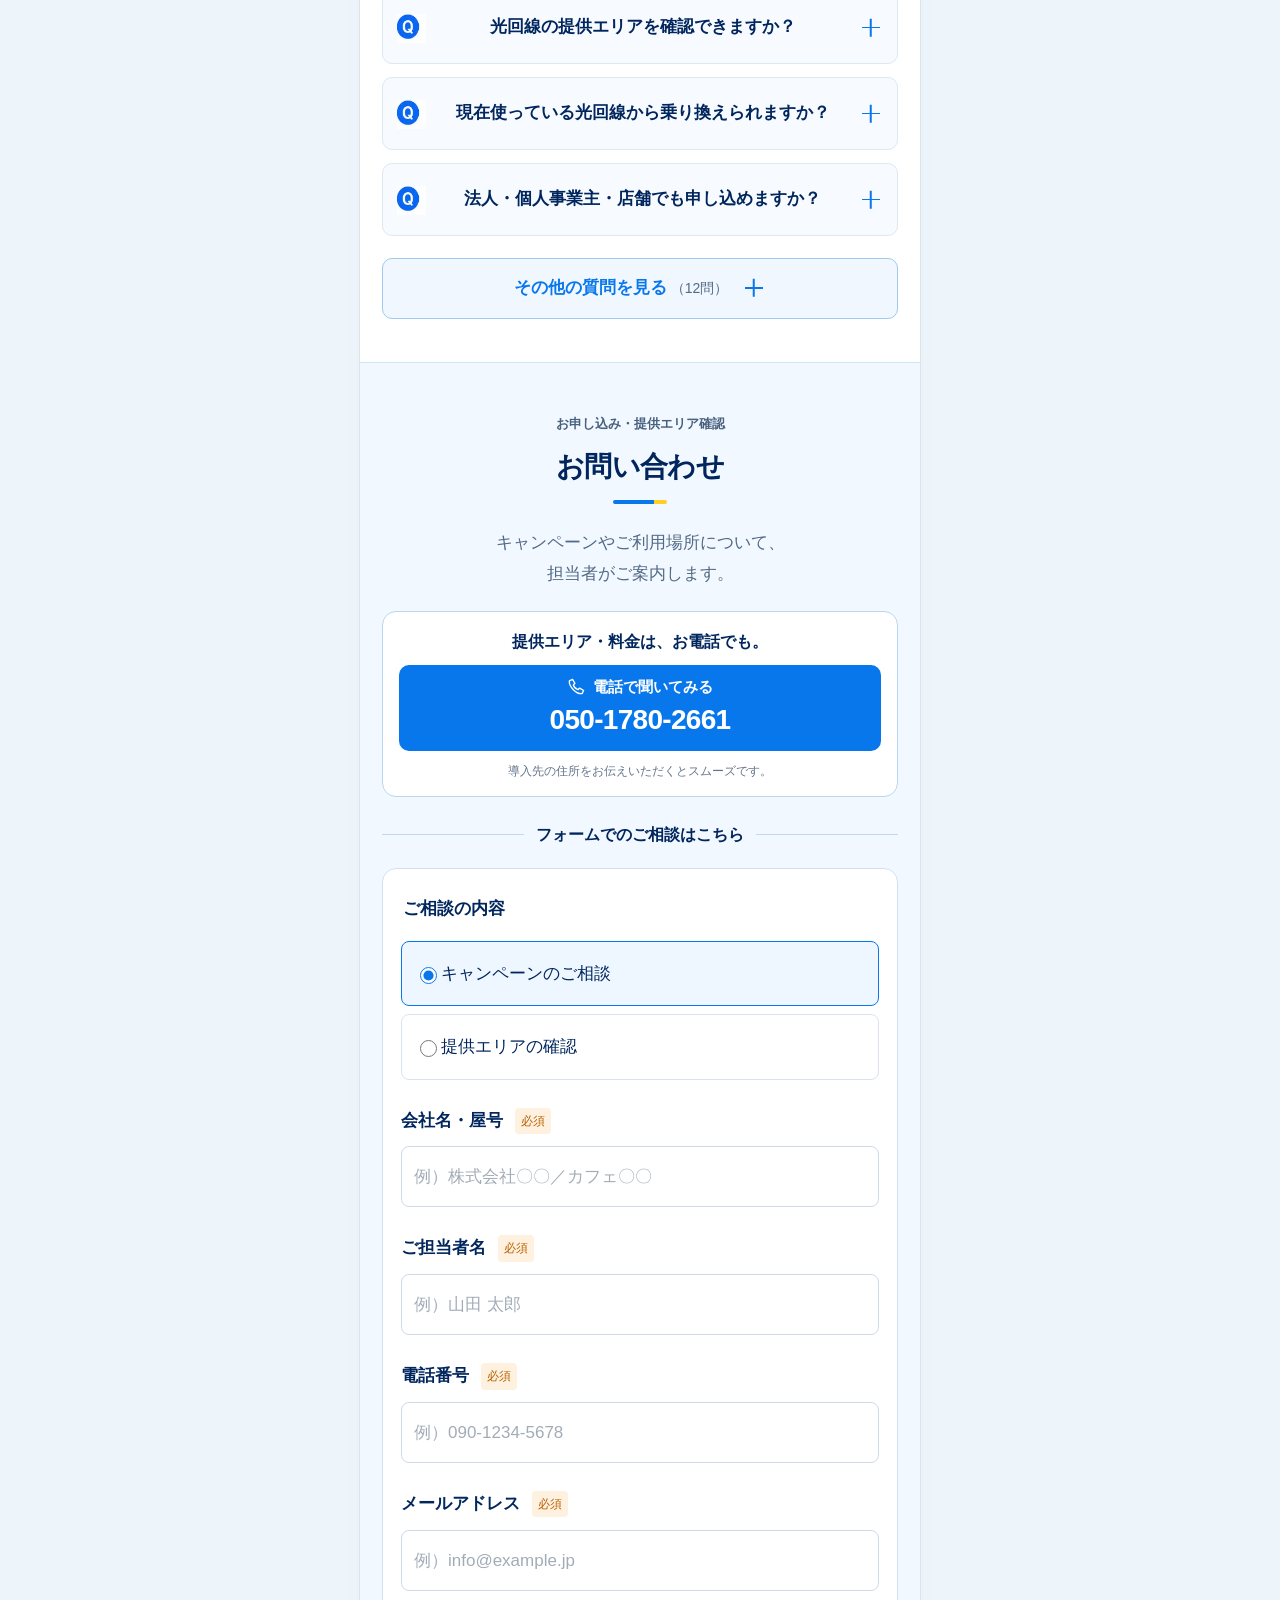
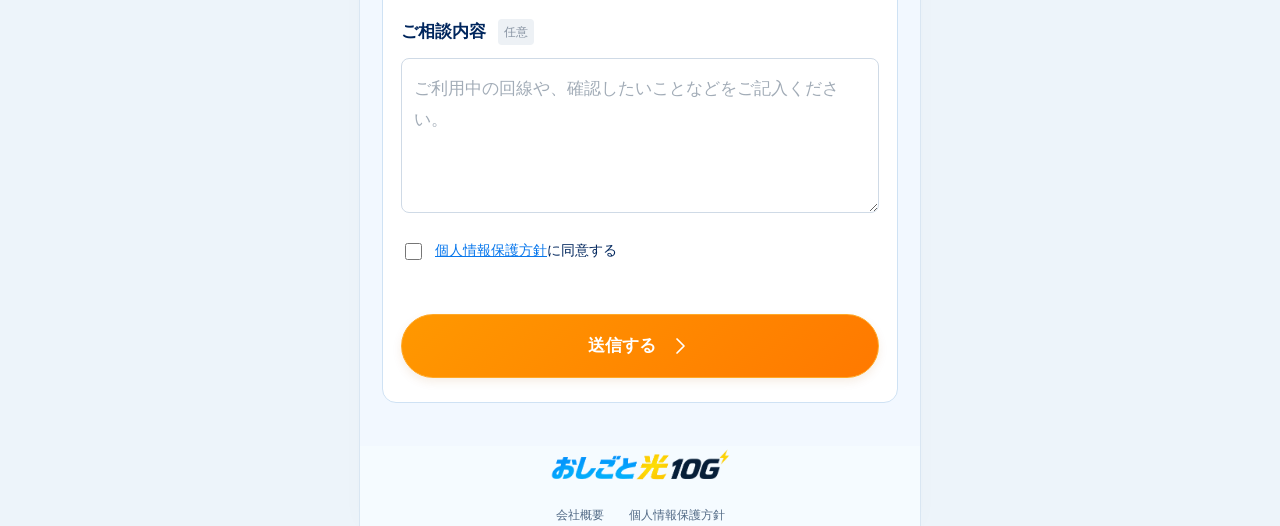
==== commit 79caaefe: "Update approved campaign modal design Show the approved campaign artwork, clearer purpose question, " ====
--- a/index.html
+++ b/index.html
@@ -28,7 +28,7 @@
     .kv-deadline-update b{font-family:Arial,sans-serif;font-weight:900}
     .kv-deadline-update span{font-size:.72em}
   </style>
-  <link rel="stylesheet" href="audience-modal.css?v=20261106-2">
+  <link rel="stylesheet" href="audience-modal.css?v=20261111-release1">
 
   <script src="audience-config.js?v=20261110-release1" defer></script>
   <script src="audience-router.js?v=20261110-release1" defer></script>
@@ -261,25 +261,26 @@
 
   <dialog id="audience-dialog" class="audience-dialog" aria-labelledby="audience-title">
     <div class="audience-brand"><img src="media-logo.png" width="1994" height="373" alt="おしごと光10G"></div>
-    <div data-audience-step="purpose">
-      <p class="audience-eyebrow">キャンペーンのご案内</p>
-      <h2 id="audience-title">ご利用の目的を<br>お選びください</h2>
-      <p class="audience-description">ご利用に合わせたキャンペーンをご案内します。</p>
+    <div class="audience-purpose" data-audience-step="purpose">
+      <div class="audience-promo audience-promo-image">
+        <img src="assets/modal-campaign-price-20261111-v1.webp" width="2050" height="767" alt="期間限定キャンペーン実施中。12ヶ月間、実質月額500円（税抜）" loading="eager" fetchpriority="high" decoding="async">
+      </div>
+      <h2 id="audience-title" class="audience-question"><span class="audience-question-lead">お探しのネット回線は</span><span class="audience-question-main"><strong>お仕事用</strong><span>？</span><strong>ご家庭用</strong><span>？</span></span></h2>
       <div class="audience-choices">
         <button type="button" class="audience-choice audience-choice-business" data-audience-choice="business">
-          <span class="audience-choice-icon"><svg viewBox="0 0 24 24" aria-hidden="true"><path d="M8 6V4h8v2M4 7h16v13H4zM4 11c5 3 11 3 16 0M10 12v3h4v-3"/></svg></span>
+          <span class="audience-choice-icon"><svg class="audience-choice-art" viewBox="0 0 48 48" aria-hidden="true" focusable="false"><rect x="15" y="3" width="11" height="5" rx="1.5" fill="#94c5ff"/><rect x="10" y="7" width="21" height="35" rx="3" fill="#fff" stroke="currentColor" stroke-width="1.7"/><rect x="28" y="23" width="13" height="19" rx="2" fill="#bad9ff" stroke="currentColor" stroke-width="1.7"/><g fill="currentColor"><rect x="15" y="13" width="4" height="5" rx="1"/><rect x="23" y="13" width="4" height="5" rx="1"/><rect x="15" y="23" width="4" height="5" rx="1"/><rect x="23" y="23" width="4" height="5" rx="1"/><rect x="33" y="28" width="4" height="4" rx="1"/></g><rect x="18" y="33" width="7" height="9" rx="1" fill="#d8eaff" stroke="currentColor" stroke-width="1.5"/><path d="M6 43h38" fill="none" stroke="currentColor" stroke-width="1.7" stroke-linecap="round"/></svg></span>
           <span class="audience-choice-copy"><strong>法人・個人事業主</strong><small><span>店舗・オフィス・</span><span>登記先のご自宅など</span></small></span>
           <svg class="audience-arrow" viewBox="0 0 24 24" aria-hidden="true"><path d="m9 5 7 7-7 7"/></svg>
         </button>
         <button type="button" class="audience-choice audience-choice-personal" data-audience-choice="personal">
-          <span class="audience-choice-icon"><svg viewBox="0 0 24 24" aria-hidden="true"><path d="m3 11 9-8 9 8M5 9v12h14V9M9 21v-8h6v8"/></svg></span>
+          <span class="audience-choice-icon"><svg class="audience-choice-art" viewBox="0 0 48 48" aria-hidden="true" focusable="false"><rect x="32" y="9" width="5" height="12" rx="1" fill="currentColor"/><rect x="10" y="21" width="28" height="21" rx="3" fill="#fffdf6" stroke="currentColor" stroke-width="1.7"/><path d="M5 23 24 6l19 17" fill="#f6d371" stroke="currentColor" stroke-width="1.7" stroke-linecap="round" stroke-linejoin="round"/><rect x="15" y="27" width="7" height="7" rx="1" fill="#fff0bc" stroke="currentColor" stroke-width="1.5"/><path d="M18.5 27v7M15 30.5h7" fill="none" stroke="currentColor" stroke-width="1.2"/><rect x="27" y="28" width="7" height="14" rx="1.5" fill="#d9eaff" stroke="currentColor" stroke-width="1.5"/><path d="M6 43h36" fill="none" stroke="currentColor" stroke-width="1.7" stroke-linecap="round"/></svg></span>
           <span class="audience-choice-copy"><strong>個人・ご家庭で利用</strong><small>ご自宅のネット回線をお探しの方</small></span>
           <svg class="audience-arrow" viewBox="0 0 24 24" aria-hidden="true"><path d="m9 5 7 7-7 7"/></svg>
         </button>
       </div>
     </div>
     <div data-audience-step="personal" hidden>
-      <button type="button" class="audience-back" data-audience-back><span aria-hidden="true">‹</span> ご利用目的を選び直す</button>
+      <button type="button" class="audience-back" data-audience-back><span aria-hidden="true">‹</span> 前の画面に戻る</button>
       <p class="audience-eyebrow">個人・ご家庭でご利用の方へ</p>
       <h2 id="personal-title">お住まいの地域を<br>お選びください</h2>
       <div class="audience-campaigns">
@@ -293,7 +294,6 @@
         </a>
       </div>
       <p id="tokai-route-status" class="audience-route-status" role="status" hidden>キャンペーンを表示できませんでした。時間をおいて再度お試しください。</p>
-      <p class="audience-footnote">※提供可否は、住所・建物により異なります。</p>
     </div>
   </dialog>
 </body>
--- a/audience-modal.css
+++ b/audience-modal.css
@@ -1,5 +1,5 @@
 /* The existing business LP is revealed after the purpose selection. */
-.audience-dialog{box-sizing:border-box;width:min(560px,calc(100% - 32px));max-height:calc(100svh - 36px);overflow:auto;margin:auto;padding:30px 32px 32px;border:0;border-radius:22px;background:#fff;color:#00265d;box-shadow:0 24px 90px #0a234440;font-family:-apple-system,BlinkMacSystemFont,"Hiragino Kaku Gothic ProN","Yu Gothic",Meiryo,sans-serif}
+.audience-dialog{box-sizing:border-box;width:min(560px,calc(100% - 32px));max-width:calc(100% - 24px);max-height:calc(100svh - 36px);overflow:auto;margin:auto;padding:30px 32px 32px;border:0;border-radius:22px;background:#fff;color:#00265d;box-shadow:0 24px 90px #0a234440;font-family:-apple-system,BlinkMacSystemFont,"Hiragino Kaku Gothic ProN","Yu Gothic",Meiryo,sans-serif}
 .audience-dialog::backdrop{background:#15304f85;backdrop-filter:blur(4px)}
 .audience-dialog .audience-brand{display:flex;justify-content:center;padding-bottom:22px;border-bottom:1px solid #e7edf4;margin-bottom:24px}
 .audience-brand img{display:block;width:174px;height:auto}
@@ -7,11 +7,31 @@
 .audience-dialog h2{margin:0;padding:0;color:#00265d;font-size:28px;line-height:1.55;letter-spacing:-.035em;font-weight:800;text-align:center}
 .audience-dialog h2:focus{outline:none}
 .audience-dialog .audience-description{margin:14px 0 24px;color:#687d94;font-size:13px;line-height:1.8;text-align:center}
+.audience-dialog .audience-promo{margin:0 0 20px;padding:13px 12px 11px;border:1px solid #dfebf9;border-radius:11px;background:#f3f8ff;text-align:center}
+.audience-dialog .audience-promo.audience-promo-image{padding:0;border:0;background:transparent}
+.audience-promo-image img{display:block;width:100%;height:auto;border-radius:11px}
+.audience-dialog .audience-promo-label{margin:0;color:#315c8b;font-size:12px;font-weight:800;line-height:1.6;letter-spacing:0}
+.audience-dialog .audience-promo-offer{display:flex;align-items:center;justify-content:center;flex-wrap:wrap;gap:5px 14px;margin:9px 0 2px;line-height:1.1;letter-spacing:0}
+.audience-promo-terms{display:flex;flex-direction:column;align-items:center;gap:5px;flex:none}
+.audience-promo-period{display:inline-flex;align-items:baseline;gap:2px;font-size:12px;font-weight:700;white-space:nowrap}
+.audience-promo-period b{font:900 22px/1 Arial,sans-serif}
+.audience-promo-monthly{font-size:12px;font-weight:800;white-space:nowrap}
+.audience-promo-price{display:inline-flex;align-items:baseline;gap:3px;color:#0877ec;white-space:nowrap}
+.audience-promo-price b{font:900 52px/1.05 Arial,sans-serif;letter-spacing:-.04em}
+.audience-promo-price>span{font-size:18px;font-weight:800}
+.audience-promo-price small{color:#5d7792;font-size:10px;font-weight:500}
+.audience-question-lead{display:block;margin-bottom:7px;color:#5d7792;font-size:14px;font-weight:700;line-height:1.6;letter-spacing:.02em}
+.audience-question-main{display:flex;align-items:baseline;justify-content:center;gap:3px;font-size:27px;line-height:1.5;letter-spacing:-.04em;white-space:nowrap}
+.audience-question-main strong{font-weight:900}
+.audience-question-main>span{margin-right:5px;font-size:.76em;font-weight:700}
+.audience-question-main>span:last-child{margin-right:0}
+.audience-purpose>.audience-choices{margin-top:20px}
 .audience-choices{display:grid;gap:13px}
 .audience-dialog .audience-choice{display:flex;align-items:center;gap:16px;width:100%;min-height:100px;padding:20px 17px;border:1px solid #bfd4eb;border-radius:13px;background:#f3f8ff;color:#00265d;text-align:left;cursor:pointer;transition:border-color .15s,background .15s}
 .audience-choice:hover,.audience-choice:focus-visible{border-color:#0877ec;background:#eaf4ff}
 .audience-choice-icon{display:grid;place-items:center;width:48px;height:48px;border-radius:12px;background:#e0efff;color:#0877ec;flex:none}
 .audience-choice-icon svg{width:26px;height:26px;fill:none;stroke:currentColor;stroke-width:1.7;stroke-linecap:round;stroke-linejoin:round}
+.audience-choice-icon .audience-choice-art{width:36px;height:36px;fill:none;stroke:none}
 .audience-choice-copy{display:block;flex:1;min-width:0}
 .audience-choice-copy strong{display:block;font-size:18px;font-weight:800;line-height:1.5;letter-spacing:-.035em}
 .audience-choice-copy small{display:block;margin-top:5px;font-size:11px;line-height:1.7;color:#6b7d90;letter-spacing:0}
@@ -21,6 +41,13 @@
 .audience-choice-personal .audience-choice-icon{background:#fff0bc;color:#ac7d16}
 .audience-choice-personal .audience-arrow{stroke:#ac7d16}
 .audience-choice-personal:hover,.audience-choice-personal:focus-visible{background:#fff9e4;border-color:#d4ad43}
+.audience-purpose .audience-choice{--choice-base:#ccddef;border-color:#adc8e8;box-shadow:0 3px 0 var(--choice-base),0 5px 10px #173d6a08;transition:transform .12s,box-shadow .12s,border-color .15s,background .15s}
+.audience-purpose .audience-choice-personal{--choice-base:#e9dfc4;border-color:#ddcfaa}
+.audience-purpose .audience-arrow{box-sizing:content-box;width:12px;height:12px;padding:6px;border:1px solid #d4e3f5;border-radius:50%;background:#fff;stroke-width:2.3}
+.audience-purpose .audience-choice-personal .audience-arrow{border-color:#e9dfc4}
+.audience-purpose .audience-choice:focus-visible{outline:3px solid #0877ec;outline-offset:4px}
+@media(hover:hover){.audience-purpose .audience-choice:hover{transform:translateY(-1px);box-shadow:0 4px 0 var(--choice-base),0 6px 12px #173d6a0c}}
+.audience-purpose .audience-choice:active{transform:translateY(2px);box-shadow:0 1px 0 var(--choice-base)}
 .audience-dialog .audience-back{display:flex;align-items:center;gap:5px;border:0;margin:0 0 17px;padding:0;background:transparent;color:#6b7d90;font-size:12px;font-weight:600;cursor:pointer}
 .audience-back span{font-size:24px;line-height:1}
 .audience-dialog [data-audience-step="personal"] h2{font-size:25px}
@@ -41,12 +68,28 @@
 .audience-campaign-national .audience-campaign-action{border-color:#d9e8fa;background:#e9f3ff;color:#0877ec}
 .audience-campaign:focus-visible{outline:3px solid #0877ec;outline-offset:3px}
 .audience-campaign:hover{filter:brightness(.985)}
-.audience-dialog .audience-footnote{margin:15px 0 0;font-size:10px;line-height:1.7;text-align:center;color:#8290a1}
 .audience-dialog .audience-route-status{margin:12px 0 0;padding:9px 11px;border-radius:6px;background:#f1f6fb;color:#5f7388;font-size:11px;line-height:1.7;text-align:center}
 .hero-art .audience-reopen{position:absolute;z-index:3;top:15px;right:13px;display:inline-flex;align-items:center;gap:6px;padding:7px 9px;border:1px solid #d9e5f2;border-radius:6px;background:#ffffffed;color:#637994;font:600 10px/1.5 -apple-system,BlinkMacSystemFont,"Hiragino Kaku Gothic ProN",sans-serif;cursor:pointer}
 .audience-reopen span{font-size:14px;line-height:1}
 html.audience-modal-open{overflow:hidden}
 @media(max-width:480px){.audience-dialog{padding:25px 20px;border-radius:20px}.audience-dialog .audience-brand{padding-bottom:19px;margin-bottom:21px}.audience-dialog .audience-description{font-size:12px;margin:13px 0 21px}.audience-dialog .audience-choice{gap:12px;padding:17px 13px}.audience-choice-icon{width:44px;height:46px}.audience-arrow{width:16px;height:16px}.audience-choice-copy strong{font-size:17px;white-space:nowrap}.audience-choice-copy small{font-size:11px;line-height:1.65}}
 @media(max-width:374px){.audience-dialog{width:calc(100% - 24px);padding:23px 18px;border-radius:18px}.audience-dialog h2{font-size:25px}.audience-choice-copy strong{font-size:16px}.audience-choice-copy small{font-size:10px}.audience-dialog .audience-choice{gap:12px;padding:16px 13px;min-height:94px}.audience-choice-icon{width:40px;height:44px}.audience-dialog [data-audience-step="personal"] h2{font-size:23px}.audience-dialog .audience-brand{padding-bottom:18px;margin-bottom:18px}.audience-dialog .audience-description{font-size:12px}.audience-region-main{gap:10px;min-height:124px;padding:18px 16px}.audience-region{font-size:28px}.audience-region-heading{gap:5px 7px}.audience-region-badge{font-size:9px;padding:3px 5px}.audience-region-arrow{width:32px;height:32px;font-size:22px}.audience-region-description{font-size:12px}}
-@media(prefers-reduced-motion:reduce){.audience-choice,.audience-campaign{transition:none}}
+@media(prefers-reduced-motion:reduce){.audience-choice,.audience-campaign,.audience-purpose .audience-choice{transition:none}}
 @media(max-width:374px){.audience-choice-copy strong{font-size:15px}.audience-choice-icon{width:38px}.audience-choice-copy small{font-size:10px}}
+@media(max-width:480px){.audience-question-main{font-size:24px}.audience-choice-copy strong{font-size:18px}}
+@media(max-width:374px){.audience-question-main{font-size:22px}.audience-choice-copy strong{font-size:16px}}
+@media(max-width:374px){.audience-choice-icon .audience-choice-art{width:32px;height:32px}}
+@media(max-width:480px) and (max-height:650px){
+  .audience-dialog{padding:18px}
+  .audience-dialog .audience-brand{padding-bottom:12px;margin-bottom:14px}
+  .audience-brand img{width:158px}
+  .audience-dialog .audience-promo{margin-bottom:16px;padding:10px 10px 8px}
+  .audience-dialog .audience-promo-label{font-size:11px}
+  .audience-promo-period{font-size:12px}
+  .audience-promo-monthly{font-size:11px}
+  .audience-promo-price b{font-size:44px}
+  .audience-promo-price>span{font-size:16px}
+  .audience-dialog .audience-purpose h2{font-size:24px;line-height:1.5}
+  .audience-purpose>.audience-choices{gap:10px;margin-top:16px}
+  .audience-purpose .audience-choice{min-height:88px;padding:14px 12px}
+}
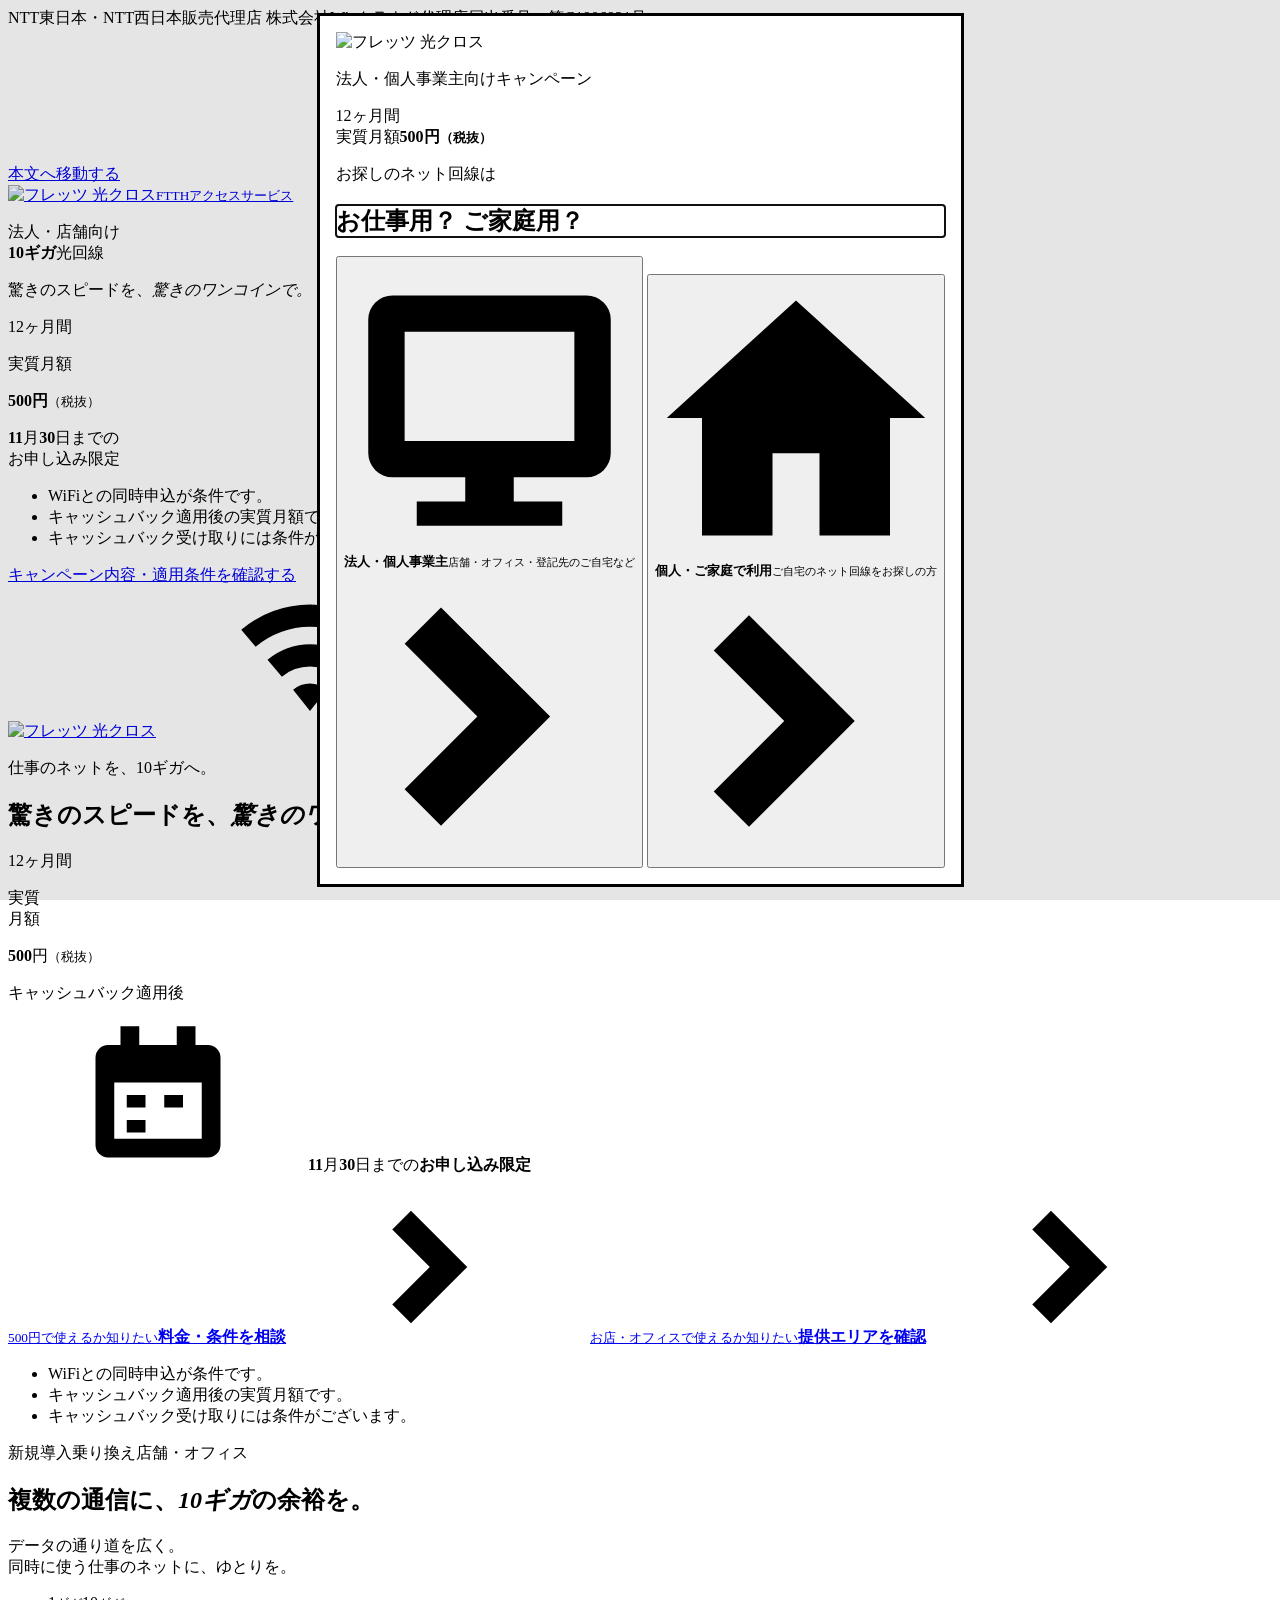
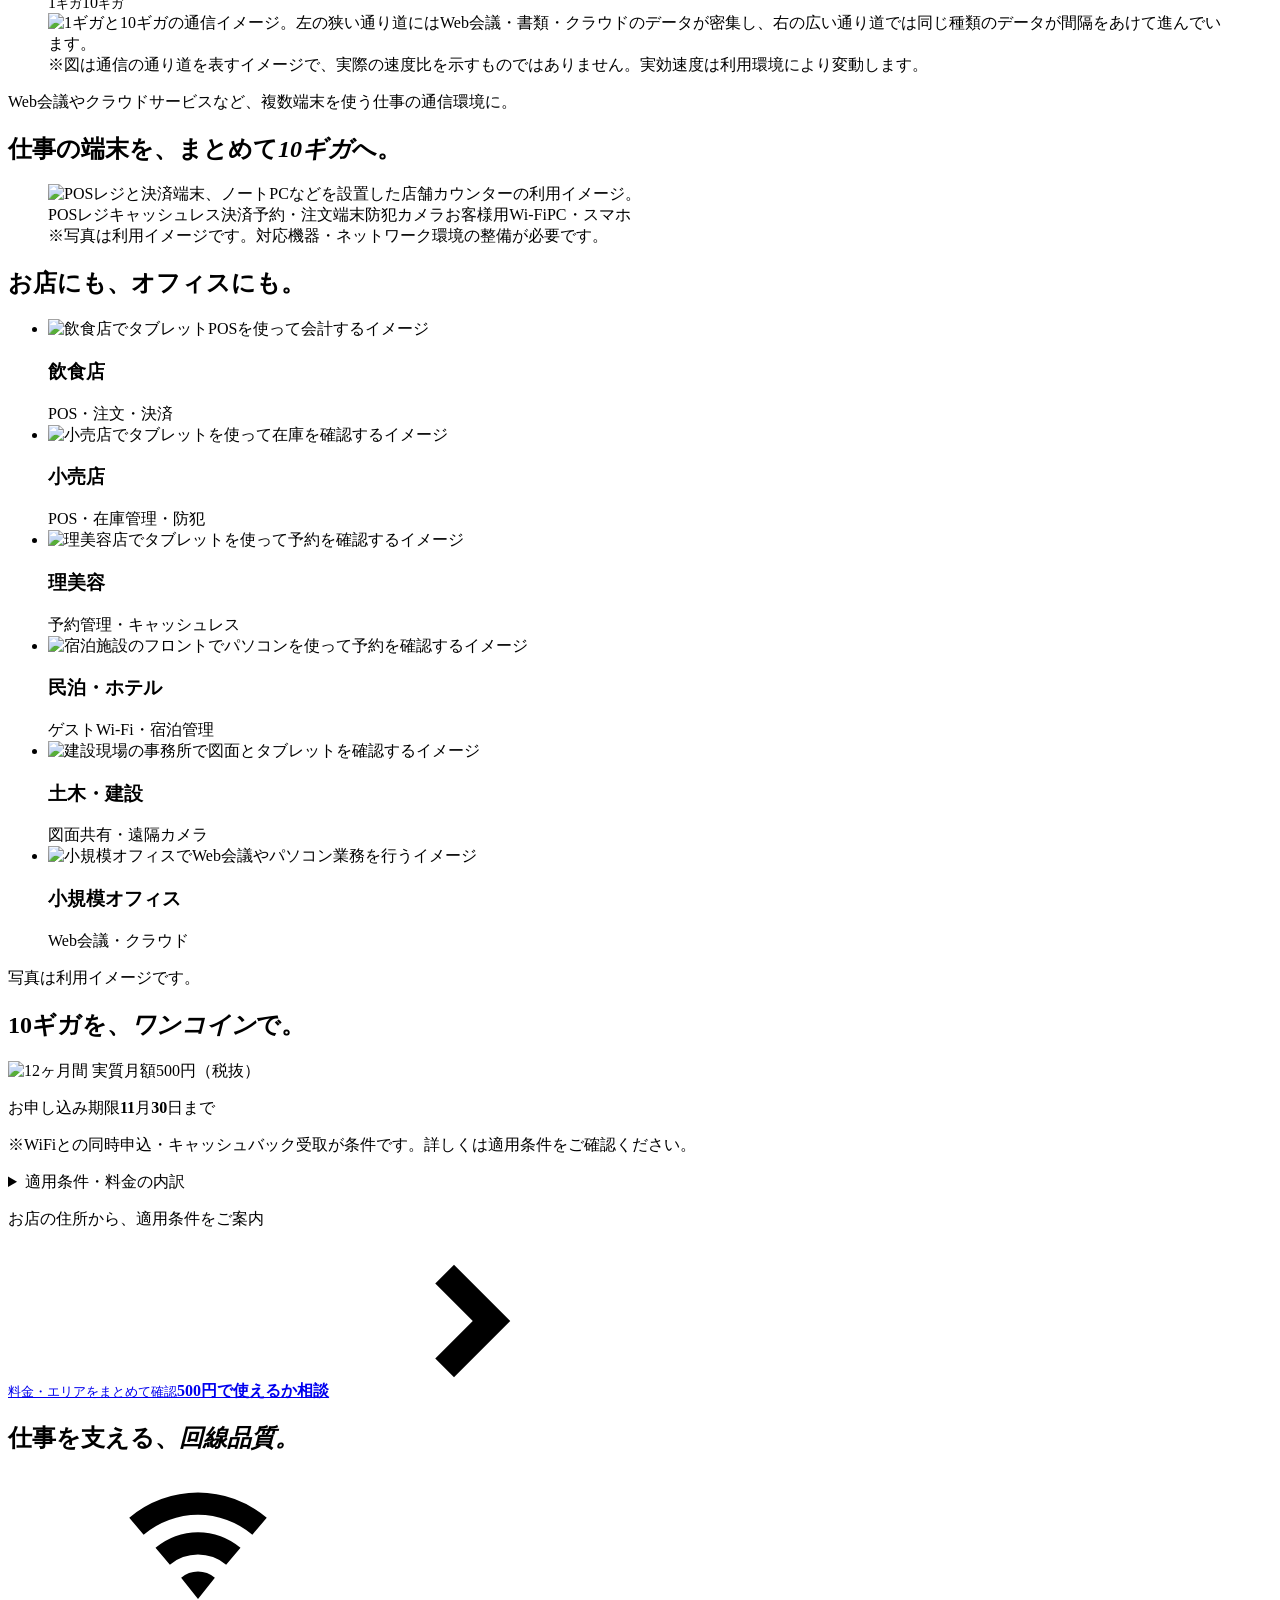
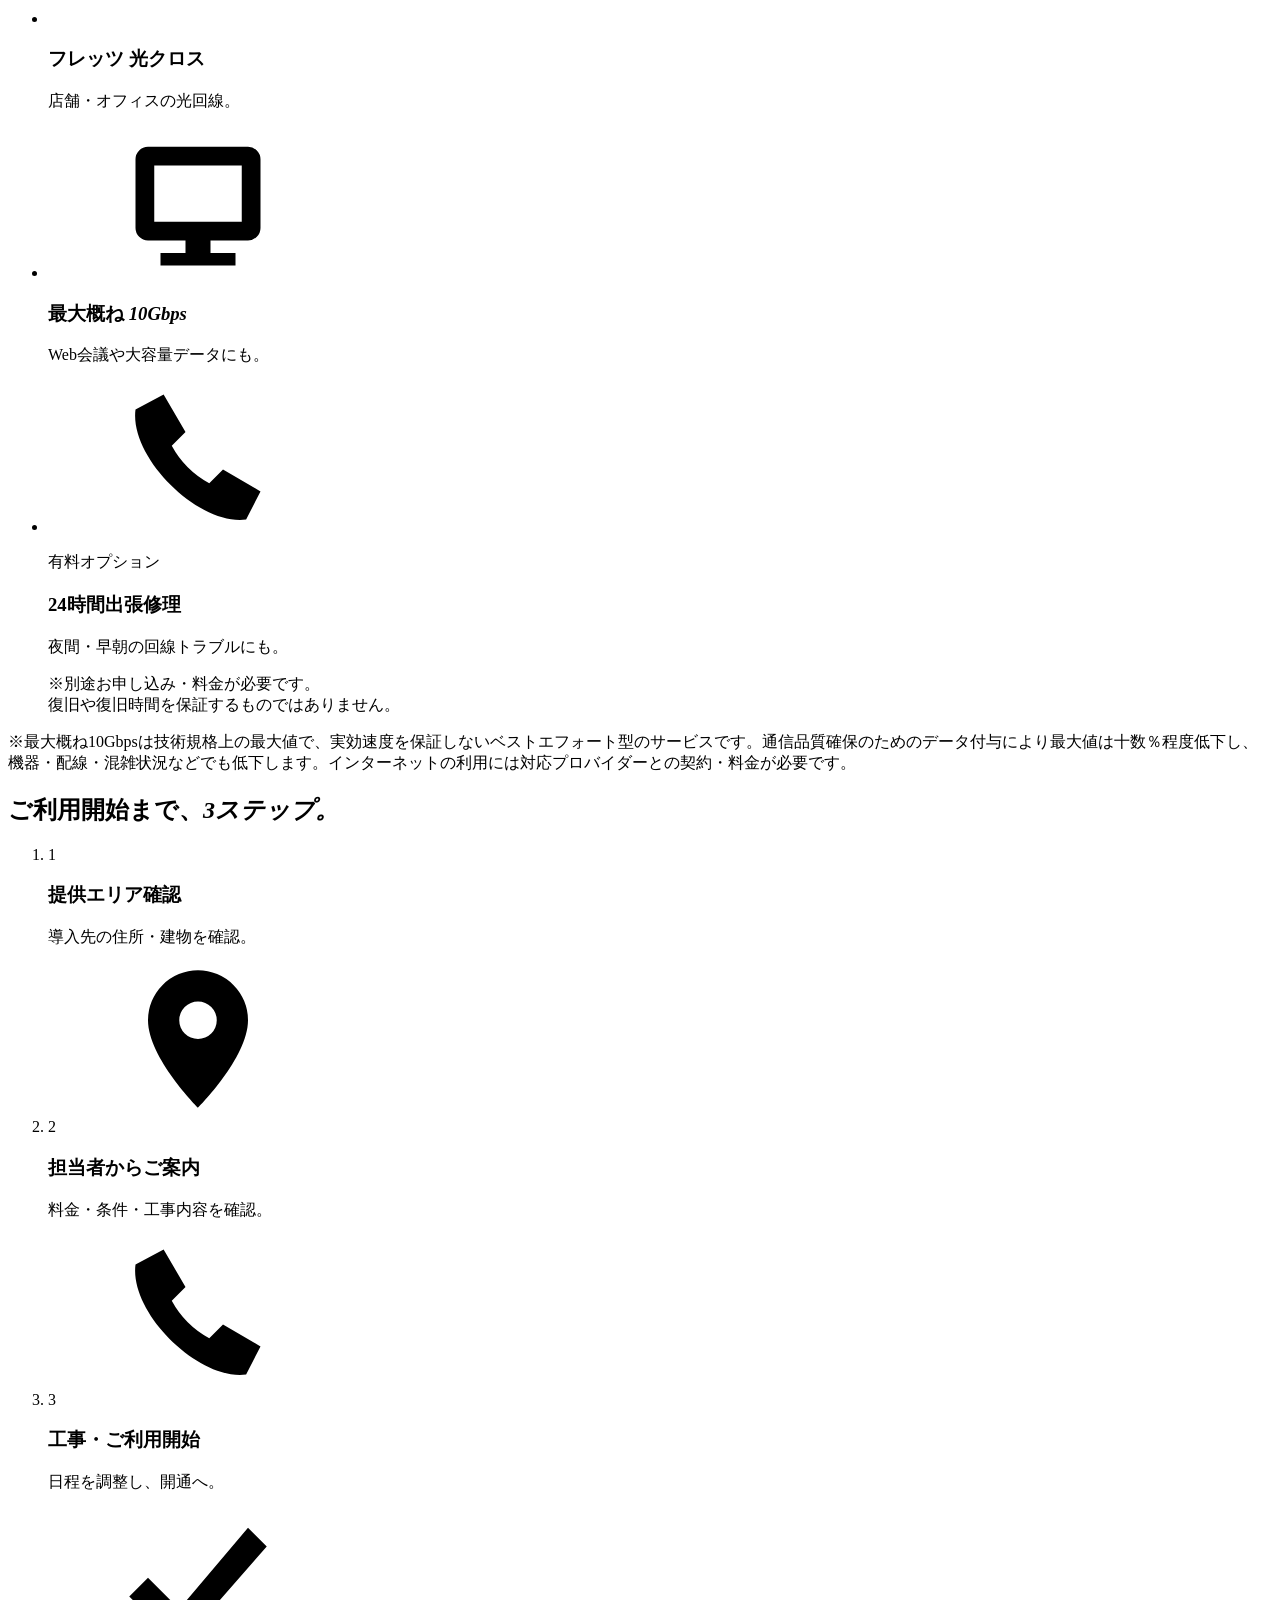
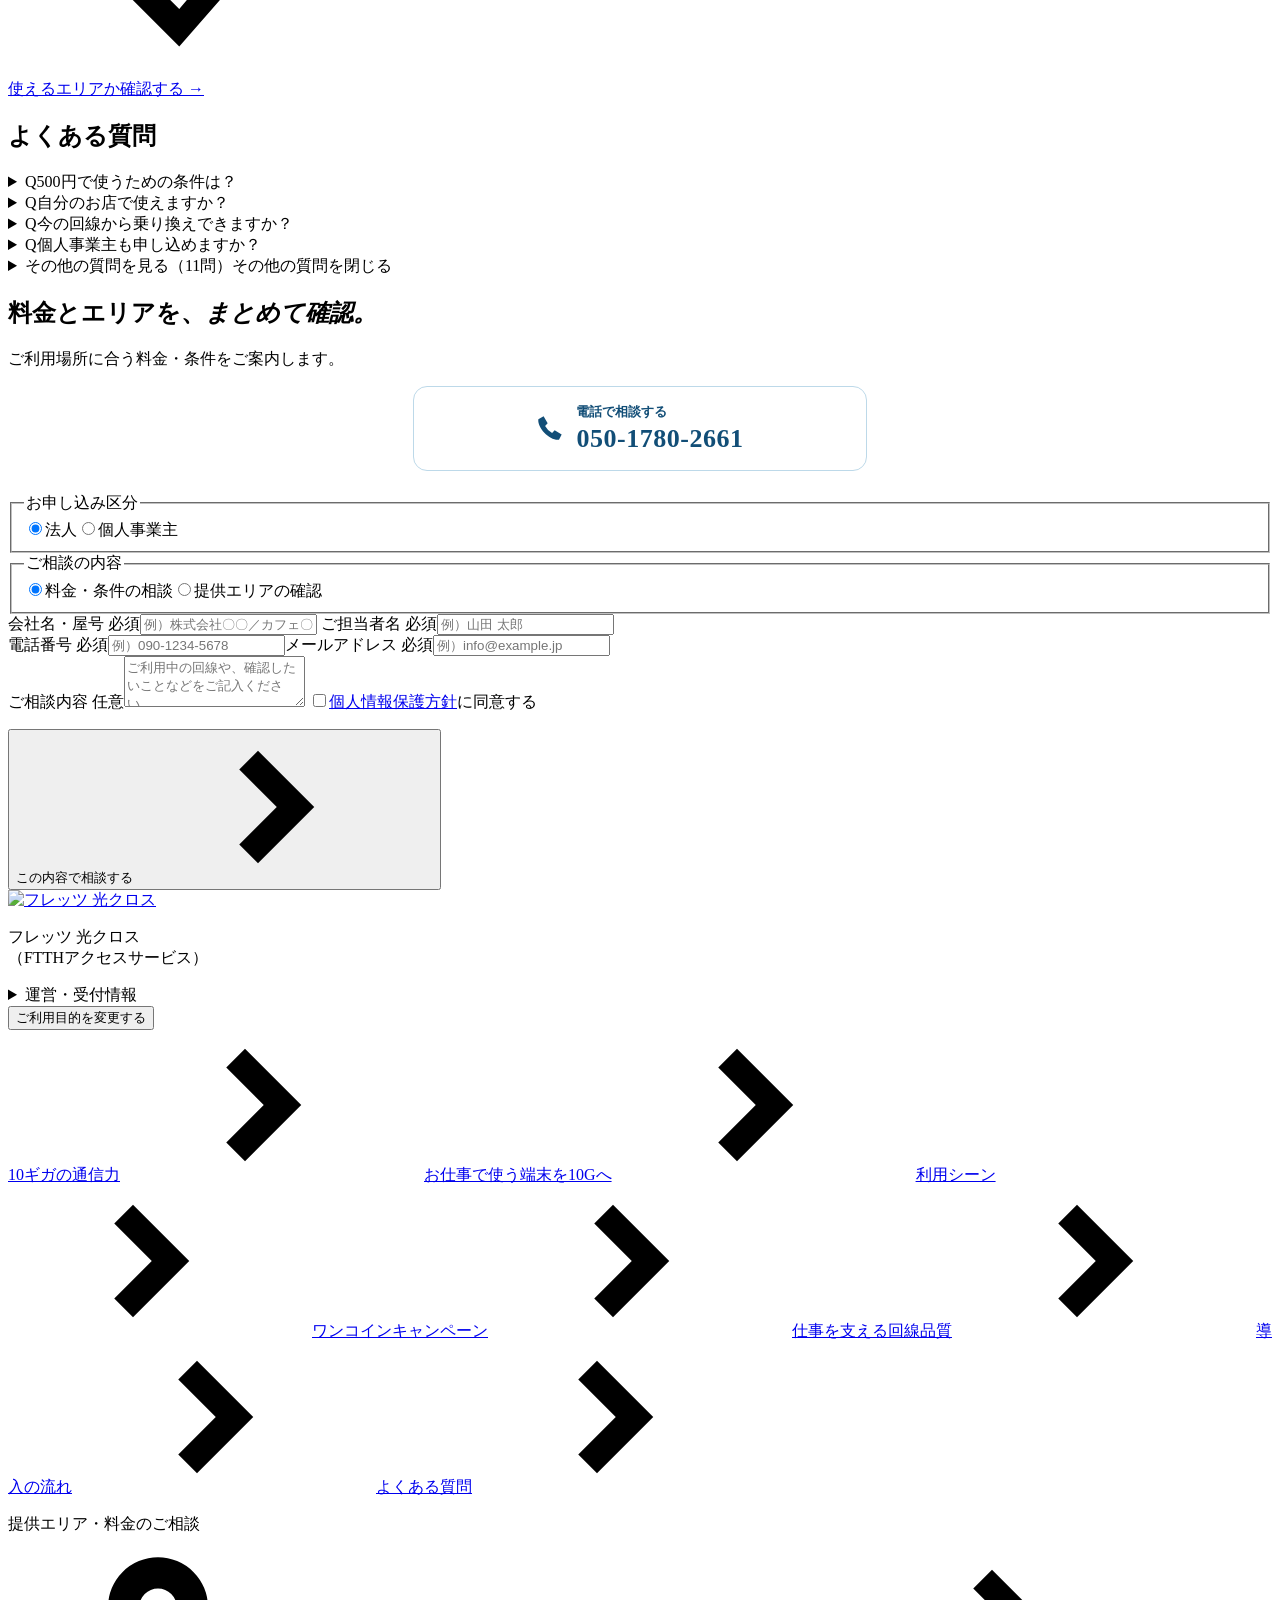
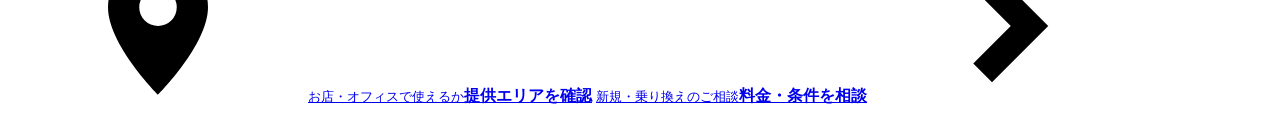
==== commit e5d5323f: "Replace business LP with approved Flets Cross design and production routing" ====
--- a/index.html
+++ b/index.html
@@ -3,62 +3,56 @@
 <head>
   <meta charset="utf-8">
   <meta name="viewport" content="width=device-width, initial-scale=1, viewport-fit=cover">
-  <title>法人・店舗向け10ギガ光回線｜12ヶ月実質月額500円｜おしごと光10G</title>
-  <meta name="description" content="法人・個人事業主・店舗向け10ギガ光回線、おしごと光10G。新規導入・乗り換え・提供エリアをご相談いただけます。11月30日までのお申し込み限定、12ヶ月間実質月額500円（税抜）。WiFi同時申込・キャッシュバック適用後。受取条件あり。">
+  <title>フレッツ 光クロス｜法人・店舗の10ギガ光回線・乗り換え相談</title>
+  
   <meta name="theme-color" content="#ffffff">
-  <meta property="og:title" content="驚きのスピードを、驚きのワンコインで。｜おしごと光10G">
-  <meta property="og:description" content="法人・店舗向け10ギガ光回線。12ヶ月間実質月額500円（税抜）のワンコインキャンペーン。">
-  <meta property="og:type" content="website">
-  <link rel="canonical" href="https://oshigoto-hikari.com/">
-  <meta property="og:url" content="https://oshigoto-hikari.com/">
-  <meta property="og:image" content="https://oshigoto-hikari.com/media-hero-kv.png">
-  <link rel="icon" href="favicon.png">
-  <link rel="preload" as="image" href="media-hero-kv.png">
-  <link rel="stylesheet" href="styles.css?v=20261014-3">
-  <link rel="stylesheet" href="heritage.css?v=20261014-3">
-  <link rel="stylesheet" href="content.css?v=20261020-faq2">
-  <link rel="stylesheet" href="desktop-layout.css?v=20261014-3">
-  <link rel="stylesheet" href="typography.css?v=20261014-3">
-  <link rel="stylesheet" href="phone-cta.css?v=20261023-1">
-  <link rel="stylesheet" href="content-text.css?v=20261023-1">
-  <link rel="stylesheet" href="campaign-price-image.css?v=20261104-1">
-  <style id="campaign-deadline-update">
-    .hero-art{container-type:inline-size}
-    .kv-deadline-update{position:absolute;left:17.1%;top:76.65%;width:24.9%;height:4.55%;display:flex;align-items:center;justify-content:center;margin:0;padding:0;background:linear-gradient(105deg,#fff09b,#fff1a3);color:#00265d;font-family:"Hiragino Sans","Hiragino Kaku Gothic ProN","Yu Gothic",Meiryo,sans-serif;font-size:6.4cqw;font-weight:900;line-height:1;letter-spacing:-.045em;white-space:nowrap;pointer-events:none}
-    .kv-deadline-update b{font-family:Arial,sans-serif;font-weight:900}
-    .kv-deadline-update span{font-size:.72em}
-  </style>
-  <link rel="stylesheet" href="audience-modal.css?v=20261111-release1">
-
-  <script src="audience-config.js?v=20261110-release1" defer></script>
-  <script src="audience-router.js?v=20261110-release1" defer></script>
-  <script src="attribution.js?v=20261020-1" defer></script>
-  <script src="app.js?v=20261110-release1" defer></script>
-</head>
-<body>
+  
+  
+  
+  <link rel="icon" href="assets/flets-preview-icon.svg" type="image/svg+xml">
+  <link rel="preload" as="image" href="/assets/optimized/speed-light-background-v2.889677eea052.webp" type="image/webp" fetchpriority="high">
+  <link rel="stylesheet" href="/assets/optimized/business.ddaf9459d188.css">
+  
+  
+  
+  
+  
+  
+  <script src="audience-config.js?v=20261116-release1" defer></script>
+  <script src="lead-core.js?v=20261116-release1" defer></script>
+  <script src="audience-router.js?v=20261116-release1" defer></script>
+  
+  <script src="attribution.js?v=20261116-release1" defer></script>
+  <script src="app.js?v=20261116-release1" defer></script>
+  <meta name="robots" content="index,follow">
+
+<meta name="description" content="法人・個人事業主・店舗・オフィスの10ギガ光回線、フレッツ 光クロス。新規導入・乗り換え、提供エリア、料金・キャンペーン条件を相談できます。株式会社Wizクラウドの販売代理店ページ相談窓口です。"><meta property="og:title" content="フレッツ 光クロス｜法人・店舗の10ギガ光回線・乗り換え相談"><meta property="og:description" content="法人・個人事業主・店舗・オフィスの10ギガ光回線、フレッツ 光クロス。新規導入・乗り換え、提供エリア、料金・キャンペーン条件を相談できます。株式会社Wizクラウドの販売代理店ページ相談窓口です。"><meta property="og:type" content="website"><script type="application/ld+json">{"@context":"https://schema.org","@graph":[{"@type":"Organization","@id":"https://oshigoto-hikari.com/#operator","name":"株式会社Wizクラウド","description":"NTT東日本・NTT西日本販売代理店","identifier":{"@type":"PropertyValue","propertyID":"代理店届出番号","value":"第C1906921号"},"url":"https://oshigoto-hikari.com/","telephone":"050-1780-2661"},{"@type":"WebPage","@id":"https://oshigoto-hikari.com/#webpage","name":"フレッツ 光クロス｜法人・店舗の10ギガ光回線・乗り換え相談","description":"法人・個人事業主・店舗・オフィスの10ギガ光回線、フレッツ 光クロス。新規導入・乗り換え、提供エリア、料金・キャンペーン条件を相談できます。株式会社Wizクラウドの販売代理店ページ相談窓口です。","inLanguage":"ja","publisher":{"@id":"https://oshigoto-hikari.com/#operator"},"about":{"@type":"Thing","name":"フレッツ 光クロス"},"mainEntity":{"@id":"https://oshigoto-hikari.com/#consultation"},"url":"https://oshigoto-hikari.com/"},{"@type":"Service","@id":"https://oshigoto-hikari.com/#consultation","name":"フレッツ 光クロスの法人・店舗向け導入・乗り換え相談","serviceType":"光回線の導入・乗り換え相談、提供エリア・料金条件の案内","description":"フレッツ 光クロスの導入・乗り換え、住所・建物ごとの提供エリア、料金・キャンペーン条件を案内する販売代理店の相談窓口です。","provider":{"@id":"https://oshigoto-hikari.com/#operator"},"audience":{"@type":"Audience","audienceType":"法人・個人事業主・店舗・オフィス"}}]}</script><link rel="canonical" href="https://oshigoto-hikari.com/"><meta property="og:url" content="https://oshigoto-hikari.com/"><meta property="og:locale" content="ja_JP"><link rel="stylesheet" href="/production.css?v=20261116"></head>
+<body data-preview-mode="false">
+<div class="agency-notice"><span>NTT東日本・NTT西日本販売代理店 株式会社Wizクラウド</span><span>代理店届出番号：第C1906921号</span></div>
   <a class="skip-link" href="#content">本文へ移動する</a>
   <svg class="icon-sprite" xmlns="http://www.w3.org/2000/svg" aria-hidden="true"><defs>
-    <symbol id="i-arrow" viewBox="0 0 24 24"><path d="m9 5 7 7-7 7"/></symbol>
-    <symbol id="i-shop" viewBox="0 0 24 24"><path d="m3 9 2-6h14l2 6M3 9c0 3 4 3 4 0 0 3 5 3 5 0 0 3 5 3 5 0 0 3 4 3 4 0M5 12v9h14v-9M10 21v-7h5v7"/></symbol>
-    <symbol id="i-wifi" viewBox="0 0 24 24"><path d="M2 8a16 16 0 0 1 20 0M5 12a11 11 0 0 1 14 0M9 16a5 5 0 0 1 6 0"/><circle cx="12" cy="20" r="1"/></symbol>
-    <symbol id="i-work" viewBox="0 0 24 24"><rect x="3" y="3" width="18" height="13" rx="2"/><path d="M8 21h8m-4-5v5M7 8h4m-4 4h10"/></symbol>
-    <symbol id="i-file" viewBox="0 0 24 24"><path d="M14 3H5v18h14V8zM14 3v5h5M8 12h8m-8 4h6"/></symbol>
-    <symbol id="i-check" viewBox="0 0 24 24"><path d="m5 12 4 4L19 6"/></symbol>
-    <symbol id="i-phone" viewBox="0 0 24 24"><path d="m7 3-4 2c-1 7 9 17 16 16l2-4-5-3-2 2c-3-1-5-3-6-6l2-2z"/></symbol>
-    <symbol id="i-pin" viewBox="0 0 24 24"><path d="M19 9c0 5-7 12-7 12S5 14 5 9a7 7 0 0 1 14 0Z"/><circle cx="12" cy="9" r="2"/></symbol>
+    <symbol id="i-arrow" viewBox="0 0 24 24"><path d="m8 3 9 9-9 9-3-3 6-6-6-6z"/></symbol>
+    <symbol id="i-shop" viewBox="0 0 24 24"><path fill-rule="evenodd" d="M5 2h14l3 7a3 3 0 0 1-5 2 3.5 3.5 0 0 1-5 0 3.5 3.5 0 0 1-5 0 3 3 0 0 1-5-2L5 2ZM4 13h5v7h6v-7h5v9H4V13Z"/></symbol>
+    <symbol id="i-wifi" viewBox="0 0 24 24"><path d="M1 7a17 17 0 0 1 22 0l-2.3 2.7a13.5 13.5 0 0 0-17.4 0L1 7Zm4.2 4.8a10.5 10.5 0 0 1 13.6 0l-2.3 2.7a7 7 0 0 0-9 0l-2.3-2.7Zm4.1 4.8a4.2 4.2 0 0 1 5.4 0L12 20l-2.7-3.4Z"/></symbol>
+    <symbol id="i-work" viewBox="0 0 24 24"><path fill-rule="evenodd" d="M4 3h16a2 2 0 0 1 2 2v11a2 2 0 0 1-2 2h-6v2h4v2H6v-2h4v-2H4a2 2 0 0 1-2-2V5a2 2 0 0 1 2-2Zm1 3v9h14V6H5Z"/></symbol>
+    <symbol id="i-file" viewBox="0 0 24 24"><path fill-rule="evenodd" d="M5 2h9l6 6v14H5V2Zm9 2v5h5l-5-5ZM8 12v2h9v-2H8Zm0 4v2h7v-2H8Z"/></symbol>
+    <symbol id="i-check" viewBox="0 0 24 24"><path d="m9 16-5-5-3 3 8 8L23 6l-3-3L9 16Z"/></symbol>
+    <symbol id="i-phone" viewBox="0 0 24 24"><path d="M6.5 2 2 4.4C1 12.1 12.1 23 19.7 22l2.3-4.5-6-3.5-2.2 2.2a15 15 0 0 1-6-6L10 8 6.5 2Z"/></symbol>
+    <symbol id="i-pin" viewBox="0 0 24 24"><path fill-rule="evenodd" d="M12 1a8 8 0 0 0-8 8c0 6 8 14 8 14s8-8 8-14a8 8 0 0 0-8-8Zm0 5a3 3 0 1 1 0 6 3 3 0 0 1 0-6Z"/></symbol>
+    <symbol id="i-calendar" viewBox="0 0 24 24"><path fill-rule="evenodd" d="M6 1h3v3h6V1h3v3h2a2 2 0 0 1 2 2v14a2 2 0 0 1-2 2H4a2 2 0 0 1-2-2V6a2 2 0 0 1 2-2h2V1ZM5 10v9h14v-9H5Zm2 2h3v2H7v-2Zm6 0h3v2h-3v-2Zm-6 4h3v2H7v-2Z"/></symbol>
   </defs></svg>
   <div class="lp-shell">
-<aside class="desktop-rail rail-left" aria-label="おしごと光10G キャンペーンのご案内">
+<aside class="desktop-rail rail-left" aria-label="フレッツ 光クロス キャンペーンのご案内">
   <div class="rail-inner">
-    <a class="rail-logo" href="#top" aria-label="おしごと光10G トップ"><img src="media-logo.png" alt="おしごと光10G" width="1994" height="373"></a>
-    <p class="rail-service">法人・店舗向け<br>10ギガ光回線</p>
+<a class="rail-logo" href="#top" aria-label="フレッツ 光クロス トップ"><div class="rail-brand"><img class="cross-product-logo" src="assets/flets-cross-logo.svg" width="290" height="47" alt="フレッツ 光クロス" decoding="async"><small>FTTHアクセスサービス</small></div></a>
+    <p class="rail-service">法人・店舗向け<br><strong>10<span class="unit">ギガ</span></strong>光回線</p>
     <p class="rail-catch">驚きのスピードを、<em>驚きのワンコインで。</em></p>
     <span class="rail-period">12ヶ月間</span>
     <p class="rail-price-label">実質月額</p>
     <p class="rail-price"><strong>500<span>円</span></strong><small>（税抜）</small></p>
-    <p class="rail-deadline"><strong>11月30日</strong>までの<br>お申し込み限定</p>
+    <p class="rail-deadline"><time data-campaign-deadline datetime="2026-11-30"><b data-deadline-month>11</b><span class="date-unit">月</span><b data-deadline-day>30</b><span class="date-unit">日</span></time><span class="deadline-qualifier">までの<br>お申し込み限定</span></p>
     <ul class="rail-notes">
-      <li>対象サービスとの同時申込が条件です。</li>
+      <li>WiFiとの同時申込が条件です。</li>
       <li>キャッシュバック適用後の実質月額です。</li>
       <li>キャッシュバック受け取りには条件がございます。</li>
     </ul>
@@ -68,180 +62,183 @@
     <div class="mobile-page">
   <main id="top">
     <section class="hero" aria-labelledby="hero-heading">
-      <div class="hero-inner">
-        <div class="hero-art">
-          <button type="button" class="audience-reopen" data-open-audience aria-haspopup="dialog">ご利用目的を変更 <span aria-hidden="true">⌄</span></button>
-          <img class="kv" src="media-hero-kv.png" width="941" height="1672" fetchpriority="high" alt="法人・店舗向け10ギガ光回線。驚きのスピードを、驚きのワンコインで。12ヶ月間、実質月額500円（税抜）。11月30日までのお申し込み限定。対象サービスとの同時申込が条件です。キャッシュバック適用後の実質月額で、受け取りには条件があります。">
-          <time class="kv-deadline-update" datetime="2026-11-30" aria-hidden="true"><b>11</b><span>月</span><b>30</b><span>日</span></time>
-          <a class="kv-cta" href="#inquiry" aria-label="キャンペーンについて問い合わせる"><span class="sr-only">キャンペーンについて問い合わせる</span></a>
+      <header class="brand-header">
+        <a class="header-brands" href="#top" aria-label="フレッツ 光クロス トップ"><img class="cross-product-logo" src="assets/flets-cross-logo.svg" alt="フレッツ 光クロス" width="290" height="47" decoding="async"></a>
+        <span class="header-area"><svg class="icon" aria-hidden="true"><use href="#i-wifi"/></svg>10ギガ光回線</span>
+      </header>
+      <div class="hero-inner"><div class="hero-art">
+        <div class="hero-scene">
+          <div class="hero-copy">
+            <p class="hero-audience"><span>仕事のネットを、10ギガへ。</span></p>
+            <h1 id="hero-heading" class="hero-catch"><span>驚きのスピードを、</span><em>驚きのワンコインで。</em></h1>
+          </div>
+          <div class="hero-offer" aria-label="12ヶ月間 実質月額500円 税抜 キャッシュバック適用後">
+            <p class="offer-period">12<span>ヶ月間</span></p>
+            <div class="offer-price"><p class="offer-label">実質<br>月額</p><p class="offer-value"><strong>500</strong><span>円<small>（税抜）</small></span></p></div>
+            <p class="offer-cashback">キャッシュバック適用後</p>
+          </div>
         </div>
-        <div class="desktop-hero-copy">
-          <p class="eyebrow">お店にも、オフィスにも。</p>
-          <h2 class="desktop-catch" aria-hidden="true">驚きのスピードを、<br><em>驚きのワンコインで。</em></h2>
-          <p class="hero-lead">仕事で使うネットを、10ギガへ。<br>日々の業務から、お客様用Wi-Fiまで。</p>
-          <div class="hero-status"><span>10ギガ光回線</span><span>法人・個人事業主に対応</span></div>
-          <p class="desktop-offer"><strong>12ヶ月間 実質月額500円</strong><small>（税抜・キャッシュバック適用後）</small></p>
-          <a class="button primary" href="#inquiry">キャンペーンについて問い合わせる<svg class="icon"><use href="#i-arrow"/></svg></a>
-          <a class="text-link" href="#inquiry" data-select-area>導入先の提供エリアを確認する <span aria-hidden="true">→</span></a>
-          <a class="conditions-link" href="#campaign-details" data-open-details="campaign-details">キャンペーン内容・適用条件を確認する</a>
+        <div class="hero-conversion">
+          <p class="hero-deadline"><svg class="icon" aria-hidden="true"><use href="#i-calendar"/></svg><time data-campaign-deadline datetime="2026-11-30"><b data-deadline-month>11</b><span class="date-unit">月</span><b data-deadline-day>30</b><span class="date-unit">日</span></time><span class="deadline-qualifier"><span>までの</span><strong>お申し込み限定</strong></span></p>
+          <a class="button primary hero-cta" href="#inquiry"><span class="cta-copy"><small>500円で使えるか知りたい</small><strong>料金・条件<span class="particle">を</span>相談</strong></span><svg class="icon" aria-hidden="true"><use href="#i-arrow"/></svg></a>
+          <a class="button hero-area-action" href="#inquiry" data-select-area><span class="cta-copy"><small>お店・オフィスで使えるか知りたい</small><strong>提供エリア<span class="particle">を</span>確認</strong></span><svg class="icon" aria-hidden="true"><use href="#i-arrow"/></svg></a>
+          <ul class="hero-conditions"><li>WiFiとの同時申込が条件です。</li><li>キャッシュバック適用後の実質月額です。</li><li>キャッシュバック受け取りには条件がございます。</li></ul>
         </div>
-      </div>
-      <div class="hero-links"><a href="#campaign-details" data-open-details="campaign-details">キャンペーン内容・適用条件 <span aria-hidden="true">＋</span></a><a href="#inquiry" data-select-area>提供エリアを確認する <span aria-hidden="true">→</span></a></div>
-      <div class="hero-service-summary" id="service-overview">
-        <h1 id="hero-heading"><span class="service-target">法人・店舗向け</span><span class="service-name"><em>10ギガ</em>光回線</span></h1>
-        <p>おしごと光10Gは、法人・個人事業主の店舗やオフィス向けの光回線です。新規導入・乗り換えをご案内します。</p>
-      </div>
+      </div></div>
+<div class="service-strip" id="service-overview"><span>新規導入</span><span>乗り換え</span><span>店舗・オフィス</span></div>
     </section>
 
     <div id="content">
 
 
       <section class="body-section comparison-content" id="about" aria-labelledby="about-heading">
-        <div class="body-inner content-split"><div class="body-copy"><h2 id="about-heading"><em class="heading-phrase">10G</em><span class="heading-phrase">って、なにが違う？</span></h2><p>データの通り道が広がり、<br>複数の通信に余裕を。</p></div>
-        <figure class="content-figure comparison-figure"><div class="media-crop " style="aspect-ratio:949/961"><img src="media-original-01-comparison.png" width="1043" height="1508" alt="従来の光回線と10G回線のデータの通り道を比較したイメージ" style="width:109.905163%;left:-4.952582%;top:-32.986472%" loading="lazy"></div><figcaption>※図はイメージです。通信速度は技術規格上の最大値であり、実効速度は利用環境により変動します。</figcaption></figure>
+        <div class="body-inner content-split"><div class="body-copy"><h2 id="about-heading"><span class="heading-line">複数<span class="particle">の</span>通信<span class="particle">に、</span></span><span class="heading-line"><em>10<span class="unit">ギガ</span></em><span class="particle">の</span>余裕<span class="particle">を。</span></span></h2><p>データの通り道を広く。<br>同時に使う仕事のネットに、ゆとりを。</p></div>
+        <figure class="content-figure comparison-figure">
+          <div class="comparison-labels" aria-hidden="true"><span>1<small>ギガ</small></span><span class="comparison-label-current">10<small>ギガ</small></span></div><img class="comparison-editorial-image" src="/assets/optimized/business-capacity-illustration.b0121e9706a3.webp" width="1448" height="1086" loading="lazy" decoding="async" alt="1ギガと10ギガの通信イメージ。左の狭い通り道にはWeb会議・書類・クラウドのデータが密集し、右の広い通り道では同じ種類のデータが間隔をあけて進んでいます。"><figcaption>※図は通信の通り道を表すイメージで、実際の速度比を示すものではありません。実効速度は利用環境により変動します。</figcaption></figure>
         <p class="comparison-followup"><span class="copy-line">Web会議やクラウドサービスなど、</span><span class="copy-line">複数端末を使う仕事の通信環境に。</span></p></div>
       </section>
 
       <section class="body-section devices-image-section" id="devices" aria-labelledby="devices-heading">
-        <div class="body-inner"><h2 id="devices-heading"><span class="heading-line">お仕事で使う端末を、</span><span class="heading-line">まとめて<em>10G</em>へ</span></h2><p class="section-text-lead"><span class="copy-line"><span class="heading-phrase">POSレジ・決済端末から、</span><span class="heading-phrase">お客様用Wi-Fiまで。</span></span><span class="copy-line">仕事の通信をまとめて支えます。</span></p></div>
-        <figure class="devices-native-figure"><div class="devices-artwork"><img class="devices-business-image" src="media-devices-business-20261014.png" width="1024" height="1536" loading="lazy" alt="お会計にはPOSレジ・キャッシュレス決済、店舗の運営には予約・注文端末・防犯カメラ、お客様用Wi-Fiと業務用のパソコン・スマホの利用イメージ。"></div><figcaption class="content-note">※接続のイメージです。対応機器・ネットワーク環境の整備が必要です。</figcaption></figure>
+        <div class="body-inner"><h2 id="devices-heading"><span class="heading-line">仕事<span class="particle">の</span>端末<span class="particle">を、</span></span><span class="heading-line">まとめて<em>10<span class="unit">ギガ</span></em><span class="particle">へ。</span></span></h2></div>
+        <figure class="devices-native-figure"><div class="devices-artwork"><img class="devices-business-image" src="/assets/optimized/devices-natural.6e24eab4966d.webp" width="1536" height="1024" loading="lazy" alt="POSレジと決済端末、ノートPCなどを設置した店舗カウンターの利用イメージ。" decoding="async"></div><div class="device-tags"><span>POSレジ</span><span>キャッシュレス決済</span><span>予約・注文端末</span><span>防犯カメラ</span><span>お客様用Wi-Fi</span><span>PC・スマホ</span></div><figcaption class="content-note">※写真は利用イメージです。対応機器・ネットワーク環境の整備が必要です。</figcaption></figure>
       </section>
 
       <section class="body-section scenes-content" id="scenes" aria-labelledby="scenes-heading"><div class="body-inner">
-        <h2 id="scenes-heading"><span class="heading-phrase">さまざまな</span><span class="heading-phrase">仕事の現場で。</span></h2>
-        <p class="section-text-lead"><span class="copy-line"><span class="heading-phrase">お店の決済・予約管理から、</span><span class="heading-phrase">オフィスのWeb会議まで。</span></span><span class="copy-line">用途に合わせて導入をご案内します。</span></p>
-        <ul class="usecase-grid"><li><div class="photo-frame"><div class="media-crop " style="aspect-ratio:399/322"><img src="media-original-03-usecases.png" width="888" height="1772" alt="飲食店での利用イメージ" style="width:222.556391%;left:-8.270677%;top:-109.937888%" loading="lazy"></div></div><h3>飲食店</h3></li><li><div class="photo-frame"><div class="media-crop " style="aspect-ratio:399/322"><img src="media-original-03-usecases.png" width="888" height="1772" alt="小売店での利用イメージ" style="width:222.556391%;left:-114.536341%;top:-109.937888%" loading="lazy"></div></div><h3>小売店</h3></li><li><div class="photo-frame"><div class="media-crop " style="aspect-ratio:399/318"><img src="media-original-03-usecases.png" width="888" height="1772" alt="理美容での利用イメージ" style="width:222.556391%;left:-8.270677%;top:-252.830189%" loading="lazy"></div></div><h3>理美容</h3></li><li><div class="photo-frame"><div class="media-crop " style="aspect-ratio:399/302"><img src="media-original-03-usecases.png" width="888" height="1772" alt="民泊・ホテルでの利用イメージ" style="width:222.556391%;left:-114.536341%;top:-266.225166%" loading="lazy"></div></div><h3>民泊・ホテル</h3></li><li><div class="photo-frame"><div class="media-crop " style="aspect-ratio:399/318"><img src="media-original-03-usecases.png" width="888" height="1772" alt="土木・建設での利用イメージ" style="width:222.556391%;left:-8.270677%;top:-394.025157%" loading="lazy"></div></div><h3>土木・建設</h3></li><li><div class="photo-frame"><div class="media-crop " style="aspect-ratio:399/318"><img src="media-original-03-usecases.png" width="888" height="1772" alt="小規模オフィスでの利用イメージ" style="width:222.556391%;left:-114.536341%;top:-394.025157%" loading="lazy"></div></div><h3>小規模オフィス</h3></li></ul><p class="content-note">写真は利用イメージです。</p>
+        <h2 id="scenes-heading"><span class="heading-line">お店<span class="particle">にも、</span></span><span class="heading-line">オフィス<span class="particle">にも。</span></span></h2>
+        <ul class="usecase-grid original-industries"><li><article class="scene-card"><div class="scene-image"><img class="scene-photo" src="/assets/optimized/scene-restaurant.ce2a07cdeb5b.webp" alt="飲食店でタブレットPOSを使って会計するイメージ" width="1536" height="1024" loading="lazy" decoding="async"></div><div class="scene-card-copy"><h3>飲食店</h3><span class="scene-use">POS・注文・決済</span></div></article></li><li><article class="scene-card"><div class="scene-image"><img class="scene-photo" src="/assets/optimized/scene-retail.c9f5f6e2646c.webp" alt="小売店でタブレットを使って在庫を確認するイメージ" width="1536" height="1024" loading="lazy" decoding="async"></div><div class="scene-card-copy"><h3>小売店</h3><span class="scene-use">POS・在庫管理・防犯</span></div></article></li><li><article class="scene-card"><div class="scene-image"><img class="scene-photo" src="/assets/optimized/scene-salon.ca0b93c59acc.webp" alt="理美容店でタブレットを使って予約を確認するイメージ" width="1536" height="1024" loading="lazy" decoding="async"></div><div class="scene-card-copy"><h3>理美容</h3><span class="scene-use">予約管理・キャッシュレス</span></div></article></li><li><article class="scene-card"><div class="scene-image"><img class="scene-photo" src="/assets/optimized/scene-hotel.137683cd523e.webp" alt="宿泊施設のフロントでパソコンを使って予約を確認するイメージ" width="1536" height="1024" loading="lazy" decoding="async"></div><div class="scene-card-copy"><h3>民泊・ホテル</h3><span class="scene-use">ゲストWi-Fi・宿泊管理</span></div></article></li><li><article class="scene-card"><div class="scene-image"><img class="scene-photo" src="/assets/optimized/scene-construction.d4ddad2b18c0.webp" alt="建設現場の事務所で図面とタブレットを確認するイメージ" width="1536" height="1024" loading="lazy" decoding="async"></div><div class="scene-card-copy"><h3>土木・建設</h3><span class="scene-use">図面共有・遠隔カメラ</span></div></article></li><li><article class="scene-card"><div class="scene-image"><img class="scene-photo" src="/assets/optimized/scene-office.5d2501b001ad.webp" alt="小規模オフィスでWeb会議やパソコン業務を行うイメージ" width="1536" height="1024" loading="lazy" decoding="async"></div><div class="scene-card-copy"><h3>小規模オフィス</h3><span class="scene-use">Web会議・クラウド</span></div></article></li></ul><p class="content-note">写真は利用イメージです。</p>
       </div></section>
 
       <section class="body-section campaign-content" id="campaign" aria-labelledby="campaign-heading"><div class="body-inner campaign-inner">
-        <h2 id="campaign-heading">ワンコインキャンペーン</h2>
+        
+        <h2 id="campaign-heading"><span class="heading-line">10<span class="unit">ギガ</span><span class="particle">を、</span></span><span class="heading-line"><em>ワンコイン</em><span class="particle">で。</span></span></h2>
         <div class="price-summary price-summary-image">
-          <img src="media-campaign-price-20261027.png" width="1536" height="1024" alt="12ヶ月間 実質月額500円（税抜）" loading="lazy" decoding="async">
+          <img src="/assets/optimized/price-card-clean.574f96a27c75.webp" width="1536" height="1024" alt="12ヶ月間 実質月額500円（税抜）" loading="lazy" decoding="async">
         </div>
-        <p class="campaign-deadline">11月30日までのお申し込み限定</p>
-        <p class="content-note campaign-note">※対象サービスとの同時申込が条件です。キャッシュバック適用後の実質月額で、受け取りには条件がございます。</p>
-        <details class="accordion campaign-accordion" id="campaign-details"><summary><span><small>10ギガ ワンコインキャンペーン</small>キャンペーン内容・適用条件を確認する</span><span class="plus" aria-hidden="true"></span></summary><div class="accordion-body">
-          <h3>12ヶ月間の実質月額について</h3><p class="price-equation"><span>月額4,400円</span><b>−</b><span>月あたり3,900円相当</span><b>＝</b><strong>実質月額500円</strong></p><p class="fine">※月額4,400円・実質月額500円は税抜表記です。表示の実質月額はキャッシュバック適用後の金額です。</p>
-          <dl class="campaign-table"><div><dt>料金相当額のキャッシュバック</dt><dd>3,900円 × 12ヶ月<br><strong>46,800円</strong></dd></div><div><dt>工事費用</dt><dd><strong>23,980円</strong></dd></div><div class="total-row"><dt>上記金額の合計</dt><dd><strong>70,780円</strong></dd></div><div><dt>お申し込み期限</dt><dd>11月30日まで</dd></div></dl>
-          <h3>適用条件</h3><ul class="conditions-list"><li><strong>WiFiとの同時お申し込みが条件です。</strong></li><li>キャッシュバック適用後の実質月額です。</li><li>キャッシュバックの受け取りには条件がございます。</li></ul><p class="fine">WiFiのお申し込み内容・料金、キャッシュバックの受取条件や方法は、お問い合わせ時にご案内します。</p><a class="text-link" href="#inquiry">条件について問い合わせる <span aria-hidden="true">→</span></a>
+        <p class="campaign-deadline"><span class="deadline-caption">お申し込み期限</span><span class="deadline-main"><time data-campaign-deadline datetime="2026-11-30"><b data-deadline-month>11</b><span class="date-unit">月</span><b data-deadline-day>30</b><span class="date-unit">日</span></time><span class="deadline-qualifier">まで</span></span></p>
+        <p class="content-note campaign-note">※WiFiとの同時申込・キャッシュバック受取が条件です。詳しくは適用条件をご確認ください。</p>
+        <details class="accordion campaign-accordion" id="campaign-details"><summary><span>適用条件・料金の内訳</span><span class="plus" aria-hidden="true"></span></summary><div class="accordion-body">
+          <h3>12ヶ月間の実質月額について</h3>
+          <p>実質月額500円（税抜）は、キャッシュバックを12ヶ月分の料金に充当した場合の金額です。毎月の請求額を示すものではありません。</p>
+          <dl class="campaign-table"><div><dt>表示の実質月額</dt><dd>12ヶ月間 <strong>500円</strong>（税抜）</dd></div><div><dt>月額料金・還元額・工事費</dt><dd>月額4,400円（税抜）<br>還元額46,800円（3,900円×12ヶ月）<br>工事費23,980円</dd></div><div><dt>プロバイダー</dt><dd>別途契約・料金が必要です</dd></div><div><dt>お申し込み期限</dt><dd><time data-campaign-deadline-text datetime="2026-11-30">11月30日</time>まで</dd></div></dl>
+          <h3>適用条件</h3><ul class="conditions-list"><li>WiFiとの同時申込が条件です。</li><li>キャッシュバック適用後の実質月額です。</li><li>キャッシュバック受け取りには条件がございます。</li></ul><p class="fine">WiFiのお申し込み内容・料金、キャッシュバックの受取条件や方法は、お問い合わせ時にご案内します。サービスの標準料金を示すものではありません。</p><a class="text-link" href="#inquiry">条件について問い合わせる <span aria-hidden="true">→</span></a>
         </div></details>
-        <a class="button primary campaign-action" href="#inquiry"><span>キャンペーンのお問い合わせ</span><svg class="icon" aria-hidden="true"><use href="#i-arrow"/></svg></a>
+        <p class="cta-assist">お店の住所から、適用条件をご案内</p>
+        <a class="button primary campaign-action" href="#inquiry"><span class="cta-copy"><small>料金・エリアをまとめて確認</small><strong>500<span class="unit">円</span><span class="particle">で使えるか相談</span></strong></span><svg class="icon" aria-hidden="true"><use href="#i-arrow"/></svg></a>
       </div></section>
 
       <section class="body-section quality-content" id="quality" aria-labelledby="quality-heading"><div class="body-inner">
-        <h2 id="quality-heading">仕事を支える回線品質</h2><p class="section-text-lead"><span class="copy-line"><span class="heading-phrase">Web会議やクラウドサービス、</span><span class="heading-phrase">大容量データの送受信など、</span></span><span class="copy-line">日々の仕事の通信を支えます。</span></p><ul class="quality-rows"><li><div class="quality-art"><div class="media-crop " style="aspect-ratio:251/165" aria-hidden="true"><img src="media-original-05-quality.png" width="1159" height="1358" alt="" style="width:461.752988%;left:-41.832669%;top:-315.151515%" loading="lazy"></div></div><div><h3>フレッツ光クロス回線</h3><p>高速・大容量の光回線を利用。</p></div></li><li><div class="quality-art"><div class="media-crop " style="aspect-ratio:205/153" aria-hidden="true"><img src="media-original-05-quality.png" width="1159" height="1358" alt="" style="width:565.365854%;left:-65.365854%;top:-499.346405%" loading="lazy"></div></div><div><h3>最大概ね <em>10Gbps</em></h3><p>Web会議や大容量データにも。</p></div></li><li><div class="quality-art"><div class="media-crop " style="aspect-ratio:169/190" aria-hidden="true"><img src="media-original-05-quality.png" width="1159" height="1358" alt="" style="width:685.798817%;left:-88.165680%;top:-528.421053%" loading="lazy"></div></div><div><h3>7時〜22時・365日保守</h3><p>回線のトラブルに対応。</p></div></li></ul>
-        <p class="content-note">※10Gbpsは技術規格上の最大値です。実効速度は端末、配線、利用環境、混雑状況などにより変動します。保守時間は回線保守の時間です。</p>
+        <h2 id="quality-heading"><span class="heading-line">仕事<span class="particle">を支える、</span></span><span class="heading-line"><em>回線品質。</em></span></h2><ul class="quality-rows">
+          <li><div class="quality-art"><svg class="icon" aria-hidden="true"><use href="#i-wifi"/></svg></div><div><h3>フレッツ 光クロス</h3><p>店舗・オフィスの光回線。</p></div></li>
+          <li><div class="quality-art"><svg class="icon" aria-hidden="true"><use href="#i-work"/></svg></div><div><h3><span class="quality-qualifier">最大概ね</span> <em>10<span class="unit">Gbps</span></em></h3><p>Web会議や大容量データにも。</p></div></li>
+          <li><div class="quality-art"><svg class="icon" aria-hidden="true"><use href="#i-phone"/></svg></div><div><p class="maintenance-option-label">有料オプション</p><h3>24時間出張修理</h3><p>夜間・早朝の回線トラブルにも。</p><p class="maintenance-option-note">※別途お申し込み・料金が必要です。<br>復旧や復旧時間を保証するものではありません。</p></div></li>
+        </ul>
+        <p class="content-note">※最大概ね10Gbpsは技術規格上の最大値で、実効速度を保証しないベストエフォート型のサービスです。通信品質確保のためのデータ付与により最大値は十数％程度低下し、機器・配線・混雑状況などでも低下します。インターネットの利用には対応プロバイダーとの契約・料金が必要です。</p>
       </div></section>
 
       <section class="body-section flow-content" id="flow" aria-labelledby="flow-heading"><div class="body-inner">
-        <h2 id="flow-heading">導入の流れ</h2><p class="section-text-lead"><span class="copy-line"><span class="heading-phrase">新規導入・乗り換えともに、</span><span class="heading-phrase">導入先の住所をお知らせください。</span></span><span class="copy-line"><span class="heading-phrase">提供可否や工事内容を確認し、</span><span class="heading-phrase">料金・条件をご案内します。</span></span></p><ol class="steps-content"><li><span class="flow-number">1</span><div class="step-copy"><h3>提供エリア確認</h3><p>導入先の住所・建物を確認。</p></div><div class="step-art"><div class="media-crop " style="aspect-ratio:199/185" aria-hidden="true"><img src="media-original-06-flow.png" width="1024" height="1536" alt="" style="width:514.572864%;left:-370.351759%;top:-296.756757%" loading="lazy"></div></div></li><li><span class="flow-number">2</span><div class="step-copy"><h3>担当者からご案内</h3><p>料金・条件・工事内容を確認。</p></div><div class="step-art"><div class="media-crop " style="aspect-ratio:205/205" aria-hidden="true"><img src="media-original-06-flow.png" width="1024" height="1536" alt="" style="width:499.512195%;left:-368.292683%;top:-416.585366%" loading="lazy"></div></div></li><li><span class="flow-number">3</span><div class="step-copy"><h3>工事・ご利用開始</h3><p>日程を調整し、開通へ。</p></div><div class="step-art"><div class="media-crop " style="aspect-ratio:199/194" aria-hidden="true"><img src="media-original-06-flow.png" width="1024" height="1536" alt="" style="width:514.572864%;left:-375.376884%;top:-608.762887%" loading="lazy"></div></div></li></ol>
-        <a class="text-link flow-area-link" href="#inquiry" data-select-area>提供エリアを確認する <span aria-hidden="true">→</span></a>
-      </div></section>
-
-      <section class="section faq-section" id="faq" aria-labelledby="faq-heading"><div class="narrow"><div class="section-heading"><p class="eyebrow">導入前の疑問にお答えします</p><h2 id="faq-heading">よくある質問</h2><p><span class="copy-line">店舗・オフィスの利用から、</span><span class="copy-line">乗り換え・提供エリアまで。</span></p></div>
+        <h2 id="flow-heading"><span class="heading-line"><span class="particle">ご利用開始まで、</span></span><span class="heading-line"><em>3<span class="unit">ステップ。</span></em></span></h2><ol class="steps-content"><li><span class="flow-number">1</span><div class="step-copy"><h3>提供エリア確認</h3><p>導入先の住所・建物を確認。</p></div><div class="step-art"><svg class="icon" aria-hidden="true"><use href="#i-pin"/></svg></div></li><li><span class="flow-number">2</span><div class="step-copy"><h3>担当者からご案内</h3><p>料金・条件・工事内容を確認。</p></div><div class="step-art"><svg class="icon" aria-hidden="true"><use href="#i-phone"/></svg></div></li><li><span class="flow-number">3</span><div class="step-copy"><h3>工事・ご利用開始</h3><p>日程を調整し、開通へ。</p></div><div class="step-art"><svg class="icon" aria-hidden="true"><use href="#i-check"/></svg></div></li></ol>
+        <a class="button area-button flow-area-link" href="#inquiry" data-select-area>使えるエリアか確認する <span aria-hidden="true">→</span></a>
+      </div></section>
+
+      <section class="section faq-section" id="faq" aria-labelledby="faq-heading"><div class="narrow"><div class="section-heading"><h2 id="faq-heading">よくある質問</h2></div>
         <details class="accordion" id="faq-conditions">
-          <summary><img class="faq-q" src="media-original-faq-q.webp" alt="" aria-hidden="true"><span>ワンコインキャンペーンの適用条件はありますか？</span><span class="plus" aria-hidden="true"></span></summary>
-          <div class="accordion-body"><p>12ヶ月間実質月額500円（税抜）のキャンペーンは、WiFiとの同時お申し込みが条件です。キャッシュバック適用後の金額で、受け取りには条件があります。お申し込み期限は11月30日までで、詳しい適用条件や受取方法は担当者がご案内します。</p><a class="text-link" href="#campaign-details" data-open-details="campaign-details">キャンペーンの条件を確認する <span aria-hidden="true">→</span></a></div>
+          <summary><span class="faq-q" aria-hidden="true">Q</span><span>500円で使うための条件は？</span><span class="plus" aria-hidden="true"></span></summary>
+          <div class="accordion-body"><p>12ヶ月間実質月額500円（税抜）は、WiFiとの同時申込・キャッシュバックの受け取りが条件となる金額です。詳しい適用条件や受取方法は担当者がご案内します。お申し込み期限は<time data-campaign-deadline-text datetime="2026-11-30">11月30日</time>までです。</p><a class="text-link" href="#campaign-details" data-open-details="campaign-details">キャンペーンの条件を確認する <span aria-hidden="true">→</span></a></div>
         </details>
         <details class="accordion" id="faq-area">
-          <summary><img class="faq-q" src="media-original-faq-q.webp" alt="" aria-hidden="true"><span>光回線の提供エリアを確認できますか？</span><span class="plus" aria-hidden="true"></span></summary>
-          <div class="accordion-body"><p>店舗やオフィスなど、導入予定の住所をお知らせください。担当者が住所や建物設備を確認し、おしごと光10Gの提供可否をご案内します。お電話または提供エリア確認フォームで受け付けています。</p><a class="text-link" href="#inquiry" data-select-area>提供エリアを確認する <span aria-hidden="true">→</span></a></div>
+          <summary><span class="faq-q" aria-hidden="true">Q</span><span>自分のお店で使えますか？</span><span class="plus" aria-hidden="true"></span></summary>
+          <div class="accordion-body"><p>提供エリアは一部地域に限られます。店舗やオフィスなど、導入予定の住所をお知らせください。担当者が住所や建物設備を確認し、フレッツ 光クロスの提供可否をご案内します。フォームで確認を受け付けています。</p><a class="text-link" href="#inquiry" data-select-area>提供エリアを確認する <span aria-hidden="true">→</span></a></div>
         </details>
         <details class="accordion" id="faq-switching">
-          <summary><img class="faq-q" src="media-original-faq-q.webp" alt="" aria-hidden="true"><span>現在使っている光回線から乗り換えられますか？</span><span class="plus" aria-hidden="true"></span></summary>
+          <summary><span class="faq-q" aria-hidden="true">Q</span><span>今の回線から乗り換えできますか？</span><span class="plus" aria-hidden="true"></span></summary>
           <div class="accordion-body"><p>現在のご契約内容や導入先の設備を確認し、乗り換えについてご案内します。ご利用中の回線名と乗り換えのご希望をお知らせください。現在の回線の解約時期や費用は、ご契約先にもご確認ください。</p></div>
         </details>
         <details class="accordion" id="faq-business">
-          <summary><img class="faq-q" src="media-original-faq-q.webp" alt="" aria-hidden="true"><span>法人・個人事業主・店舗でも申し込めますか？</span><span class="plus" aria-hidden="true"></span></summary>
-          <div class="accordion-body"><p>おしごと光10Gは、法人・個人事業主・店舗向けの光回線です。オフィスや飲食店、小売店、美容室など、お仕事で使うインターネット回線の新規導入・乗り換えをご相談いただけます。</p></div>
+          <summary><span class="faq-q" aria-hidden="true">Q</span><span>個人事業主も申し込めますか？</span><span class="plus" aria-hidden="true"></span></summary>
+          <div class="accordion-body"><p>フレッツ 光クロスは、法人・個人事業主の店舗やオフィスでもご利用いただけます。オフィスや飲食店、小売店、美容室など、お仕事で使うインターネット回線の新規導入・乗り換えをご相談いただけます。</p></div>
         </details>
         <details class="faq-more" id="faq-more">
-          <summary><span class="faq-more-label"><span class="faq-more-open">その他の質問を見る<span class="faq-more-count">（12問）</span></span><span class="faq-more-close">その他の質問を閉じる</span></span><span class="plus" aria-hidden="true"></span></summary>
+          <summary><span class="faq-more-label"><span class="faq-more-open">その他の質問を見る<span class="faq-more-count">（11問）</span></span><span class="faq-more-close">その他の質問を閉じる</span></span><span class="plus" aria-hidden="true"></span></summary>
           <div class="faq-more-body">
             <h3 class="faq-topic-heading">回線・速度・接続機器</h3>
             <details class="accordion" id="faq-service">
-              <summary><img class="faq-q" src="media-original-faq-q.webp" alt="" aria-hidden="true"><span>おしごと光10Gは、どのような回線ですか？</span><span class="plus" aria-hidden="true"></span></summary>
-              <div class="accordion-body"><p>フレッツ光クロス回線を利用した、最大概ね10Gbpsの光回線です。Web会議、クラウドサービス、大容量データの送受信など、仕事で使うインターネット環境にご利用いただけます。実際の通信速度は、ご利用の機器や環境によって変動します。</p><a class="text-link" href="#quality">回線品質について見る <span aria-hidden="true">→</span></a></div>
+              <summary><span class="faq-q" aria-hidden="true">Q</span><span>フレッツ 光クロスは、どのような回線ですか？</span><span class="plus" aria-hidden="true"></span></summary>
+              <div class="accordion-body"><p>最大概ね10Gbpsの光回線サービスです。Web会議、クラウドサービス、大容量データの送受信など、仕事で使うインターネット環境にご利用いただけます。実際の通信速度は、ご利用の機器や環境によって変動します。</p><a class="text-link" href="#quality">回線品質について見る <span aria-hidden="true">→</span></a></div>
             </details>
             <details class="accordion" id="faq-1g-10g">
-              <summary><img class="faq-q" src="media-original-faq-q.webp" alt="" aria-hidden="true"><span>1ギガの光回線と10ギガの光回線は、何が違いますか？</span><span class="plus" aria-hidden="true"></span></summary>
+              <summary><span class="faq-q" aria-hidden="true">Q</span><span>1ギガの光回線と10ギガの光回線は、何が違いますか？</span><span class="plus" aria-hidden="true"></span></summary>
               <div class="accordion-body"><p>通信規格上の最大速度が異なり、10ギガ回線はより多くのデータを送受信できる規格です。複数端末の利用や大容量データのやり取りを行う店舗・オフィスでの選択肢になります。実際の速度は、接続する機器や利用環境によって異なります。</p></div>
             </details>
             <details class="accordion" id="faq-usage">
-              <summary><img class="faq-q" src="media-original-faq-q.webp" alt="" aria-hidden="true"><span>POSレジやお客様用Wi-Fiにも使えますか？</span><span class="plus" aria-hidden="true"></span></summary>
+              <summary><span class="faq-q" aria-hidden="true">Q</span><span>POSレジやお客様用Wi-Fiにも使えますか？</span><span class="plus" aria-hidden="true"></span></summary>
               <div class="accordion-body"><p>POSレジ、キャッシュレス決済、予約・注文端末、防犯カメラ、業務用のパソコン・スマホ、お客様用Wi-Fiなどでの利用を想定しています。接続する機器に応じた設定やネットワーク環境の整備が必要です。現在の利用機器や用途をお知らせいただければ、導入についてご案内します。</p><a class="text-link" href="#devices">お仕事での利用イメージを見る <span aria-hidden="true">→</span></a></div>
             </details>
             <details class="accordion" id="faq-speed">
-              <summary><img class="faq-q" src="media-original-faq-q.webp" alt="" aria-hidden="true"><span>必ず10Gbpsの速度が出ますか？</span><span class="plus" aria-hidden="true"></span></summary>
+              <summary><span class="faq-q" aria-hidden="true">Q</span><span>必ず10Gbpsの速度が出ますか？</span><span class="plus" aria-hidden="true"></span></summary>
               <div class="accordion-body"><p>10Gbpsは技術規格上の最大値で、実際の通信速度を保証するものではありません。端末、配線、接続機器、利用環境や混雑状況によって速度が変動する、ベストエフォート型のサービスです。</p></div>
             </details>
             <details class="accordion" id="faq-equipment">
-              <summary><img class="faq-q" src="media-original-faq-q.webp" alt="" aria-hidden="true"><span>今のルーターやLANケーブルを、そのまま使えますか？</span><span class="plus" aria-hidden="true"></span></summary>
-              <div class="accordion-body"><p>10ギガの性能を活かすには、対応するルーター、LANケーブル、端末などの接続環境が必要です。現在の機器で利用できるかは、機種や接続方法によって異なります。機器の型番や利用状況も含めてお問い合わせください。</p></div>
+              <summary><span class="faq-q" aria-hidden="true">Q</span><span>今のルーターやLANケーブルを、そのまま使えますか？</span><span class="plus" aria-hidden="true"></span></summary>
+              <div class="accordion-body"><p>10ギガの性能を活かすには、10GBASE-T対応機器やカテゴリ6A以上のLANケーブルなど、対応する接続環境が必要です。現在の機器で利用できるかは、機種や接続方法によって異なります。機器の型番や利用状況も含めてお問い合わせください。</p></div>
             </details>
             <h3 class="faq-topic-heading">料金・キャンペーン</h3>
             <details class="accordion" id="faq-effective-price">
-              <summary><img class="faq-q" src="media-original-faq-q.webp" alt="" aria-hidden="true"><span>「実質月額500円」は、毎月の請求額ですか？</span><span class="plus" aria-hidden="true"></span></summary>
-              <div class="accordion-body"><p>表示の実質月額500円（税抜）は、12ヶ月間のキャッシュバック適用後の金額で、毎月のご請求額そのものを示すものではありません。WiFiとの同時お申し込みが条件で、キャッシュバックの受け取りにも条件があります。お申し込み内容や受取方法は、担当者がご案内します。</p></div>
+              <summary><span class="faq-q" aria-hidden="true">Q</span><span>「実質月額500円」は、毎月の請求額ですか？</span><span class="plus" aria-hidden="true"></span></summary>
+              <div class="accordion-body"><p>表示の実質月額500円（税抜）は、12ヶ月間のキャッシュバック適用後の金額で、毎月のご請求額そのものを示すものではありません。WiFiとの同時申込とキャッシュバックの受け取りが条件となる金額です。WiFiのお申し込み内容・料金、キャッシュバックの受取条件や方法は、お問い合わせ時にご案内します。</p></div>
             </details>
             <h3 class="faq-topic-heading">導入・工事の確認</h3>
             <details class="accordion" id="faq-branches">
-              <summary><img class="faq-q" src="media-original-faq-q.webp" alt="" aria-hidden="true"><span>複数の店舗や事業所への導入も相談できますか？</span><span class="plus" aria-hidden="true"></span></summary>
+              <summary><span class="faq-q" aria-hidden="true">Q</span><span>複数の店舗や事業所への導入も相談できますか？</span><span class="plus" aria-hidden="true"></span></summary>
               <div class="accordion-body"><p>複数拠点の光回線導入もご相談いただけます。提供可否は拠点ごとの住所や建物設備を確認してご案内しますので、店舗数・拠点数と導入先をお知らせください。</p></div>
             </details>
             <details class="accordion" id="faq-opening">
-              <summary><img class="faq-q" src="media-original-faq-q.webp" alt="" aria-hidden="true"><span>新店舗の開業やオフィス移転でも相談できますか？</span><span class="plus" aria-hidden="true"></span></summary>
+              <summary><span class="faq-q" aria-hidden="true">Q</span><span>新店舗の開業やオフィス移転でも相談できますか？</span><span class="plus" aria-hidden="true"></span></summary>
               <div class="accordion-body"><p>新規開業や移転に伴うインターネット回線の導入もご相談いただけます。導入予定の住所と、利用開始の希望時期をお知らせください。提供可否や工事内容を確認してご案内します。</p></div>
             </details>
             <details class="accordion" id="faq-installation">
-              <summary><img class="faq-q" src="media-original-faq-q.webp" alt="" aria-hidden="true"><span>申し込みから開通までは、どのように進みますか？</span><span class="plus" aria-hidden="true"></span></summary>
+              <summary><span class="faq-q" aria-hidden="true">Q</span><span>申し込みから開通までは、どのように進みますか？</span><span class="plus" aria-hidden="true"></span></summary>
               <div class="accordion-body"><p>提供エリアを確認した後、担当者から料金・適用条件・工事内容をご案内し、工事日程を調整します。開通までの期間は、ご契約内容や建物設備などによって異なります。利用開始の希望日がある場合は、お問い合わせ時にお知らせください。</p><a class="text-link" href="#flow">導入の流れを見る <span aria-hidden="true">→</span></a></div>
             </details>
             <details class="accordion" id="faq-construction">
-              <summary><img class="faq-q" src="media-original-faq-q.webp" alt="" aria-hidden="true"><span>開通工事は必要ですか？</span><span class="plus" aria-hidden="true"></span></summary>
+              <summary><span class="faq-q" aria-hidden="true">Q</span><span>開通工事は必要ですか？</span><span class="plus" aria-hidden="true"></span></summary>
               <div class="accordion-body"><p>工事の要否や内容は、現在のご契約や建物設備などによって異なります。導入先の住所や現在の回線状況を確認し、お申し込み前に担当者からご案内します。</p></div>
             </details>
             <details class="accordion" id="faq-preparation">
-              <summary><img class="faq-q" src="media-original-faq-q.webp" alt="" aria-hidden="true"><span>問い合わせるときに、何を伝えればよいですか？</span><span class="plus" aria-hidden="true"></span></summary>
+              <summary><span class="faq-q" aria-hidden="true">Q</span><span>問い合わせるときに、何を伝えればよいですか？</span><span class="plus" aria-hidden="true"></span></summary>
               <div class="accordion-body"><p>導入予定の住所、ご利用中の回線、利用開始の希望時期、お仕事での利用用途をお知らせください。複数拠点への導入や、POSレジ・Wi-Fiなど接続したい機器がある場合も、あわせてお伝えいただくとご案内がスムーズです。</p></div>
             </details>
-            <h3 class="faq-topic-heading">お電話での確認</h3>
-            <details class="accordion" id="faq-phone">
-              <summary><img class="faq-q" src="media-original-faq-q.webp" alt="" aria-hidden="true"><span>料金や見積もりを、電話で確認できますか？</span><span class="plus" aria-hidden="true"></span></summary>
-              <div class="accordion-body"><p>キャンペーンの適用条件や導入に関するお問い合わせは、お電話でも受け付けています。導入先の住所やご利用用途をお伝えいただき、料金・見積もりについて確認したい旨をお知らせください。</p><a class="text-link" href="tel:05017802661" data-cta-location="faq-phone">電話で聞いてみる <span aria-hidden="true">→</span></a></div>
-            </details>
           </div>
         </details>
       </div></section>
       <section class="section inquiry-section" id="inquiry" aria-labelledby="inquiry-heading"><div class="narrow">
-        <div class="section-heading"><p class="eyebrow">お申し込み・提供エリア確認</p><h2 id="inquiry-heading">お問い合わせ</h2><p class="inquiry-intro"><span>キャンペーンやご利用場所について、</span><span>担当者がご案内します。</span></p></div>
-        <div class="phone-contact" role="group" aria-label="お電話でのご相談">
-          <p class="phone-contact-intro">提供エリア・料金は、お電話でも。</p>
-          <a class="phone-contact-action" href="tel:05017802661" data-cta-location="inquiry-phone-card"><span class="phone-contact-label"><svg class="icon" aria-hidden="true"><use href="#i-phone"/></svg>電話で聞いてみる</span><strong>050-1780-2661</strong></a>
-          <p class="phone-contact-note">導入先の住所をお伝えいただくとスムーズです。</p>
-        </div>
-        <p class="form-contact-heading"><span>フォームでのご相談はこちら</span></p>
-        <form id="lead-form" class="lead-form" data-webhook="https://hooks.zapier.com/hooks/catch/12525485/4hcni68/">
-          <fieldset class="inquiry-type"><legend>ご相談の内容</legend><label><input type="radio" name="inquiryType" value="consultation" checked><span>キャンペーンのご相談</span></label><label><input type="radio" name="inquiryType" value="area"><span>提供エリアの確認</span></label></fieldset>
-          <fieldset class="address-fields" id="address-fields" hidden disabled><legend>導入先のご住所</legend><div class="form-row"><label for="postal-code">郵便番号 <span class="required">必須</span><input id="postal-code" name="postalCode" autocomplete="postal-code" inputmode="numeric" placeholder="例）123-4567" pattern="[0-9]{3}-?[0-9]{4}" required></label><label for="prefecture">都道府県 <span class="required">必須</span><select id="prefecture" name="prefecture" autocomplete="address-level1" required><option value="">選択してください</option></select></label></div><label for="city">市区町村 <span class="required">必須</span><input id="city" name="city" autocomplete="address-level2" placeholder="例）新宿区" required></label><label for="street">町名・番地・建物名 <span class="required">必須</span><input id="street" name="street" autocomplete="address-line1" placeholder="例）西新宿1-1-1 〇〇ビル2F" required></label><p class="fine">提供可否は担当者が住所と建物設備を確認してご案内します。</p></fieldset>
+        <div class="section-heading"><h2 id="inquiry-heading"><span class="heading-line">料金<span class="particle">と</span>エリア<span class="particle">を、</span></span><span class="heading-line"><em>まとめて確認。</em></span></h2><p class="inquiry-intro">ご利用場所に合う料金・条件をご案内します。</p></div>
+        <a class="production-phone" href="tel:05017802661"><svg viewBox="0 0 24 24" aria-hidden="true"><path d="M6.5 2 2 4.4C1 12.1 12.1 23 19.7 22l2.3-4.5-6-3.5-2.2 2.2a15 15 0 0 1-6-6L10 8 6.5 2Z"/></svg><span><small>電話で相談する</small><strong>050-1780-2661</strong></span></a>
+        
+        <form id="lead-form" class="lead-form" method="post" action="#inquiry" data-webhook="https://hooks.zapier.com/hooks/catch/12525485/4hcni68/">
+          <fieldset class="inquiry-type business-kind"><legend>お申し込み区分</legend><label><input type="radio" name="businessKind" value="corporation" checked><span>法人</span></label><label><input type="radio" name="businessKind" value="sole_proprietor"><span>個人事業主</span></label></fieldset><fieldset class="inquiry-type"><legend>ご相談の内容</legend><label><input type="radio" name="inquiryType" value="consultation" checked><span>料金・条件の相談</span></label><label><input type="radio" name="inquiryType" value="area"><span>提供エリアの確認</span></label></fieldset>
+          <fieldset class="address-fields" id="address-fields" hidden disabled><legend>導入先のご住所</legend><div class="form-row"><label for="postal-code">郵便番号 <span class="required">必須</span><input id="postal-code" name="postalCode" autocomplete="postal-code" inputmode="numeric" placeholder="例）541-0053" pattern="[0-9]{3}-?[0-9]{4}" required></label><label for="prefecture">都道府県 <span class="required">必須</span><select id="prefecture" name="prefecture" autocomplete="address-level1" required><option value="">選択してください</option></select></label></div><label for="city">市区町村 <span class="required">必須</span><input id="city" name="city" autocomplete="address-level2" placeholder="例）大阪市中央区" required></label><label for="street">町名・番地・建物名 <span class="required">必須</span><input id="street" name="street" autocomplete="address-line1" placeholder="例）本町1-1-1 〇〇ビル2F" required></label><p class="fine">提供可否は担当者が住所と建物設備を確認してご案内します。</p></fieldset>
           <label for="company">会社名・屋号 <span class="required">必須</span><input id="company" name="company" autocomplete="organization" placeholder="例）株式会社〇〇／カフェ〇〇" required maxlength="150"></label>
           <label for="contact-name">ご担当者名 <span class="required">必須</span><input id="contact-name" name="name" autocomplete="name" placeholder="例）山田 太郎" required maxlength="100"></label>
           <div class="form-row"><label for="phone">電話番号 <span class="required">必須</span><input id="phone" type="tel" name="phone" autocomplete="tel" placeholder="例）090-1234-5678" required maxlength="25"></label><label for="email">メールアドレス <span class="required">必須</span><input id="email" type="email" name="email" autocomplete="email" placeholder="例）info@example.jp" required maxlength="200"></label></div>
-          <label for="message">ご相談内容 <span class="optional">任意</span><textarea id="message" name="message" rows="4" placeholder="ご利用中の回線や、確認したいことなどをご記入ください。" maxlength="2000"></textarea></label>
-          <label class="privacy-check"><input type="checkbox" name="privacyConsent" required><span><a href="https://012grp.co.jp/policy" target="_blank" rel="noopener noreferrer">個人情報保護方針</a>に同意する</span></label>
+          <label for="message">ご相談内容 <span class="optional">任意</span><textarea id="message" name="message" rows="3" placeholder="ご利用中の回線や、確認したいことなどをご記入ください。" maxlength="2000"></textarea></label>
+          <label class="privacy-check"><input type="checkbox" name="privacyConsent" required><span><a href="https://012grp.co.jp/policy" target="_blank" rel="noopener">個人情報保護方針</a>に同意する</span></label>
           <p class="form-status" role="status" aria-live="polite"></p>
-          <button type="submit" class="button primary submit-button"><span id="submit-label">お問い合わせを送信する</span><svg class="icon"><use href="#i-arrow"/></svg></button>
-        </form>
-        <div class="form-complete" hidden tabindex="-1"><span class="complete-mark"><svg class="icon"><use href="#i-check"/></svg></span><h3>お問い合わせを送信しました。</h3><p>担当者からの連絡をお待ちください。<br>お急ぎの場合は、お電話でお問い合わせください。</p><button type="button" class="text-link" id="reset-form">続けてお問い合わせする <span aria-hidden="true">→</span></button></div>
+          <button type="submit" class="button primary submit-button"><span id="submit-label">この内容で相談する</span><svg class="icon" aria-hidden="true"><use href="#i-arrow"/></svg></button>
+        <noscript><p>お問い合わせフォームをご利用になるにはJavaScriptを有効にしてください。お電話でもご相談いただけます：050-1780-2661</p><style>form button[type=submit]{display:none!important}</style></noscript></form>
+        <div class="form-complete" hidden tabindex="-1"><span class="complete-mark"><svg class="icon"><use href="#i-check"/></svg></span><h3>お問い合わせを送信しました。</h3><p>担当者からの連絡をお待ちください。</p><button type="button" class="text-link" id="reset-form">続けてお問い合わせする <span aria-hidden="true">→</span></button></div>
       </div></section>
     </div>
   </main>
-  <footer><div class="container footer-inner"><a href="#top" aria-label="おしごと光10G トップ"><img src="media-logo.png" alt="おしごと光10G" width="1994" height="373" loading="lazy"></a><nav aria-label="運営情報"><a href="https://012cloud.jp/company" target="_blank" rel="noopener noreferrer">会社概要</a><a href="https://012grp.co.jp/policy" target="_blank" rel="noopener noreferrer">個人情報保護方針</a></nav></div></footer>
+  <footer><div class="container footer-inner">
+      <a class="footer-brand" href="#top" aria-label="フレッツ 光クロス トップ"><img class="cross-product-logo" src="assets/flets-cross-logo.svg" alt="フレッツ 光クロス" width="290" height="47" loading="lazy" decoding="async"></a>
+      <p>フレッツ 光クロス<br>（FTTHアクセスサービス）</p>
+      <details class="reception-info" id="reception-info"><summary>運営・受付情報</summary><p>NTT東日本・NTT西日本販売代理店 株式会社Wizクラウド<br>代理店届出番号：第C1906921号<br>お問い合わせ：050-1780-2661</p></details><button type="button" class="audience-change" data-open-audience>ご利用目的を変更する</button>
+    </div></footer>
     </div>
 <aside class="desktop-rail rail-right" aria-label="ページ内メニュー・お問い合わせ">
   <div class="rail-inner">
     <nav class="rail-nav" aria-label="ページ内メニュー">
-      <a href="#about">10Gって、なにが違う？<svg class="icon" aria-hidden="true"><use href="#i-arrow"/></svg></a>
+      <a href="#about">10ギガの通信力<svg class="icon" aria-hidden="true"><use href="#i-arrow"/></svg></a>
       <a href="#devices">お仕事で使う端末を10Gへ<svg class="icon" aria-hidden="true"><use href="#i-arrow"/></svg></a>
       <a href="#scenes">利用シーン<svg class="icon" aria-hidden="true"><use href="#i-arrow"/></svg></a>
       <a href="#campaign">ワンコインキャンペーン<svg class="icon" aria-hidden="true"><use href="#i-arrow"/></svg></a>
@@ -249,52 +246,19 @@
       <a href="#flow">導入の流れ<svg class="icon" aria-hidden="true"><use href="#i-arrow"/></svg></a>
       <a href="#faq">よくある質問<svg class="icon" aria-hidden="true"><use href="#i-arrow"/></svg></a>
     </nav>
-    <div class="rail-phone">
-      <p>提供エリア・料金のご相談</p>
-      <a class="rail-phone-action" href="tel:05017802661" data-cta-location="desktop-rail"><span class="rail-phone-label"><svg class="icon" aria-hidden="true"><use href="#i-phone"/></svg>電話で聞いてみる</span><strong>050-1780-2661</strong></a>
-    </div>
-    <a class="rail-cta primary" href="#inquiry">Webでお問い合わせ<svg class="icon" aria-hidden="true"><use href="#i-arrow"/></svg></a>
+    <p class="rail-contact-label">提供エリア・料金のご相談</p>
+    <a class="rail-area-action" href="#inquiry" data-select-area><svg class="icon" aria-hidden="true"><use href="#i-pin"/></svg><span class="fixed-cta-copy"><small>お店・オフィスで使えるか</small><strong>提供エリアを確認</strong></span></a>
+    <a class="rail-cta primary" href="#inquiry"><span class="fixed-cta-copy"><small>新規・乗り換えのご相談</small><strong>料金・条件を相談</strong></span><svg class="icon" aria-hidden="true"><use href="#i-arrow"/></svg></a>
   </div>
 </aside>
   </div>
-  <nav class="mobile-sticky" aria-label="電話・フォームでのご相談" hidden><a class="sticky-phone" href="tel:05017802661" data-cta-location="mobile-sticky"><svg class="icon" aria-hidden="true"><use href="#i-phone"/></svg><span><strong>電話で聞いてみる</strong><small>050-1780-2661</small></span></a><a href="#inquiry" class="sticky-primary"><span><strong>お問い合わせ</strong><small>Webフォームへ</small></span><svg class="icon" aria-hidden="true"><use href="#i-arrow"/></svg></a></nav>
-
-  <dialog id="audience-dialog" class="audience-dialog" aria-labelledby="audience-title">
-    <div class="audience-brand"><img src="media-logo.png" width="1994" height="373" alt="おしごと光10G"></div>
-    <div class="audience-purpose" data-audience-step="purpose">
-      <div class="audience-promo audience-promo-image">
-        <img src="assets/modal-campaign-price-20261111-v1.webp" width="2050" height="767" alt="期間限定キャンペーン実施中。12ヶ月間、実質月額500円（税抜）" loading="eager" fetchpriority="high" decoding="async">
-      </div>
-      <h2 id="audience-title" class="audience-question"><span class="audience-question-lead">お探しのネット回線は</span><span class="audience-question-main"><strong>お仕事用</strong><span>？</span><strong>ご家庭用</strong><span>？</span></span></h2>
-      <div class="audience-choices">
-        <button type="button" class="audience-choice audience-choice-business" data-audience-choice="business">
-          <span class="audience-choice-icon"><svg class="audience-choice-art" viewBox="0 0 48 48" aria-hidden="true" focusable="false"><rect x="15" y="3" width="11" height="5" rx="1.5" fill="#94c5ff"/><rect x="10" y="7" width="21" height="35" rx="3" fill="#fff" stroke="currentColor" stroke-width="1.7"/><rect x="28" y="23" width="13" height="19" rx="2" fill="#bad9ff" stroke="currentColor" stroke-width="1.7"/><g fill="currentColor"><rect x="15" y="13" width="4" height="5" rx="1"/><rect x="23" y="13" width="4" height="5" rx="1"/><rect x="15" y="23" width="4" height="5" rx="1"/><rect x="23" y="23" width="4" height="5" rx="1"/><rect x="33" y="28" width="4" height="4" rx="1"/></g><rect x="18" y="33" width="7" height="9" rx="1" fill="#d8eaff" stroke="currentColor" stroke-width="1.5"/><path d="M6 43h38" fill="none" stroke="currentColor" stroke-width="1.7" stroke-linecap="round"/></svg></span>
-          <span class="audience-choice-copy"><strong>法人・個人事業主</strong><small><span>店舗・オフィス・</span><span>登記先のご自宅など</span></small></span>
-          <svg class="audience-arrow" viewBox="0 0 24 24" aria-hidden="true"><path d="m9 5 7 7-7 7"/></svg>
-        </button>
-        <button type="button" class="audience-choice audience-choice-personal" data-audience-choice="personal">
-          <span class="audience-choice-icon"><svg class="audience-choice-art" viewBox="0 0 48 48" aria-hidden="true" focusable="false"><rect x="32" y="9" width="5" height="12" rx="1" fill="currentColor"/><rect x="10" y="21" width="28" height="21" rx="3" fill="#fffdf6" stroke="currentColor" stroke-width="1.7"/><path d="M5 23 24 6l19 17" fill="#f6d371" stroke="currentColor" stroke-width="1.7" stroke-linecap="round" stroke-linejoin="round"/><rect x="15" y="27" width="7" height="7" rx="1" fill="#fff0bc" stroke="currentColor" stroke-width="1.5"/><path d="M18.5 27v7M15 30.5h7" fill="none" stroke="currentColor" stroke-width="1.2"/><rect x="27" y="28" width="7" height="14" rx="1.5" fill="#d9eaff" stroke="currentColor" stroke-width="1.5"/><path d="M6 43h36" fill="none" stroke="currentColor" stroke-width="1.7" stroke-linecap="round"/></svg></span>
-          <span class="audience-choice-copy"><strong>個人・ご家庭で利用</strong><small>ご自宅のネット回線をお探しの方</small></span>
-          <svg class="audience-arrow" viewBox="0 0 24 24" aria-hidden="true"><path d="m9 5 7 7-7 7"/></svg>
-        </button>
-      </div>
-    </div>
-    <div data-audience-step="personal" hidden>
-      <button type="button" class="audience-back" data-audience-back><span aria-hidden="true">‹</span> 前の画面に戻る</button>
-      <p class="audience-eyebrow">個人・ご家庭でご利用の方へ</p>
-      <h2 id="personal-title">お住まいの地域を<br>お選びください</h2>
-      <div class="audience-campaigns">
-        <button type="button" class="audience-campaign audience-campaign-tokai" data-campaign-route="tokai">
-          <span class="audience-region-main"><span class="audience-region-copy"><span class="audience-region-heading"><strong class="audience-region">東海地域</strong><span class="audience-region-badge">地域限定</span></span><span class="audience-region-description">にお住まいの方</span></span><span class="audience-region-arrow" aria-hidden="true">→</span></span>
-          <span class="audience-campaign-action">キャンペーンを表示する</span>
-        </button>
-        <a class="audience-campaign audience-campaign-national" href="household/" data-campaign-route="nationwide">
-          <span class="audience-region-main"><span class="audience-region-copy"><span class="audience-region-heading"><strong class="audience-region">全国対応</strong></span><span class="audience-region-description"><span>東海地域以外に</span><span>お住まいの方</span></span></span><span class="audience-region-arrow" aria-hidden="true">→</span></span>
-          <span class="audience-campaign-action">キャンペーンを表示する</span>
-        </a>
-      </div>
-      <p id="tokai-route-status" class="audience-route-status" role="status" hidden>キャンペーンを表示できませんでした。時間をおいて再度お試しください。</p>
-    </div>
-  </dialog>
+  <nav class="mobile-sticky" aria-label="料金・提供エリアのご相談" hidden><a class="sticky-area" href="#inquiry" data-select-area><svg class="icon" aria-hidden="true"><use href="#i-pin"/></svg><span>エリア<span class="particle">を</span>確認</span></a><a href="#inquiry" class="sticky-primary"><span class="fixed-cta-copy"><small>500円で使えるか</small><strong>料金・条件を相談</strong></span><svg class="icon" aria-hidden="true"><use href="#i-arrow"/></svg></a></nav>
+<dialog id="audience-dialog" aria-labelledby="audience-title"><div class="dialog-brand"><img src="assets/flets-cross-logo.svg" width="290" height="47" alt="フレッツ 光クロス" decoding="async"></div>
+<div data-audience-step="purpose"><div class="dialog-promo"><p>法人・個人事業主向けキャンペーン</p><div><span>12<span>ヶ月間</span><br>実質月額</span><strong>500</strong><b>円<small>（税抜）</small></b></div></div><p class="dialog-intro">お探しのネット回線は</p><h2 id="audience-title" tabindex="-1">お仕事用<span>？</span> ご家庭用<span>？</span></h2><div class="audience-options">
+<button class="audience-option business-option" data-audience-choice="business"><span class="audience-illustration"><svg viewBox="0 0 24 24" fill="currentColor" aria-hidden="true"><path fill-rule="evenodd" d="M4 3h16a2 2 0 0 1 2 2v11a2 2 0 0 1-2 2h-6v2h4v2H6v-2h4v-2H4a2 2 0 0 1-2-2V5a2 2 0 0 1 2-2Zm1 3v9h14V6H5Z"/></svg></span><span class="audience-label"><strong>法人・個人事業主</strong><small>店舗・オフィス・登記先のご自宅など</small></span><span class="audience-arrow"><svg viewBox="0 0 24 24" fill="currentColor" aria-hidden="true"><path d="m8 3 9 9-9 9-3-3 6-6-6-6z"/></svg></span></button>
+<button class="audience-option personal-option" data-audience-choice="personal"><span class="audience-illustration"><svg viewBox="0 0 24 24" fill="currentColor" aria-hidden="true"><path d="m12 2 11 10h-3v10h-6v-7h-4v7H4V12H1L12 2Z"/></svg></span><span class="audience-label"><strong>個人・ご家庭で利用</strong><small>ご自宅のネット回線をお探しの方</small></span><span class="audience-arrow"><svg viewBox="0 0 24 24" fill="currentColor" aria-hidden="true"><path d="m8 3 9 9-9 9-3-3 6-6-6-6z"/></svg></span></button></div></div>
+<div data-audience-step="personal" hidden><button class="dialog-back" data-audience-back>‹ 前の画面に戻る</button><p class="dialog-intro">個人・ご家庭でご利用の方へ</p><h2 id="personal-title" tabindex="-1">お住まいの地域を<br>お選びください</h2><div class="audience-options region-options">
+<a class="region-choice region-tokai" data-campaign-route="tokai" href="household/tokai/"><span class="region-main"><span><strong>東海地域</strong><em>地域限定</em><small>にお住まいの方</small></span><span class="region-arrow"><svg viewBox="0 0 24 24" fill="currentColor" aria-hidden="true"><path d="m8 3 9 9-9 9-3-3 6-6-6-6z"/></svg></span></span><span class="region-caption">キャンペーンを表示する</span></a>
+<a class="region-choice region-national" data-campaign-route="nationwide" href="household/"><span class="region-main"><span><strong>全国対応</strong><small>東海地域以外にお住まいの方</small></span><span class="region-arrow"><svg viewBox="0 0 24 24" fill="currentColor" aria-hidden="true"><path d="m8 3 9 9-9 9-3-3 6-6-6-6z"/></svg></span></span><span class="region-caption">キャンペーンを表示する</span></a></div><p class="dialog-note">提供可否は住所・建物ごとに確認します。</p></div></dialog>
 </body>
 </html>
--- a/production.css
+++ b/production.css
@@ -0,0 +1 @@
+.production-phone{display:flex;align-items:center;justify-content:center;gap:12px;padding:16px;margin:0 auto 22px;border:1px solid #bdd9e9;border-radius:14px;background:#fff;color:#124e77;text-align:left;text-decoration:none;max-width:420px}.production-phone svg{width:28px;height:28px;fill:currentColor}.production-phone span{display:grid;gap:2px}.production-phone small{font-size:13px;font-weight:700}.production-phone strong{font-size:26px;line-height:1.2;letter-spacing:.02em}.production-phone:focus-visible{outline:3px solid #0674c4;outline-offset:4px}
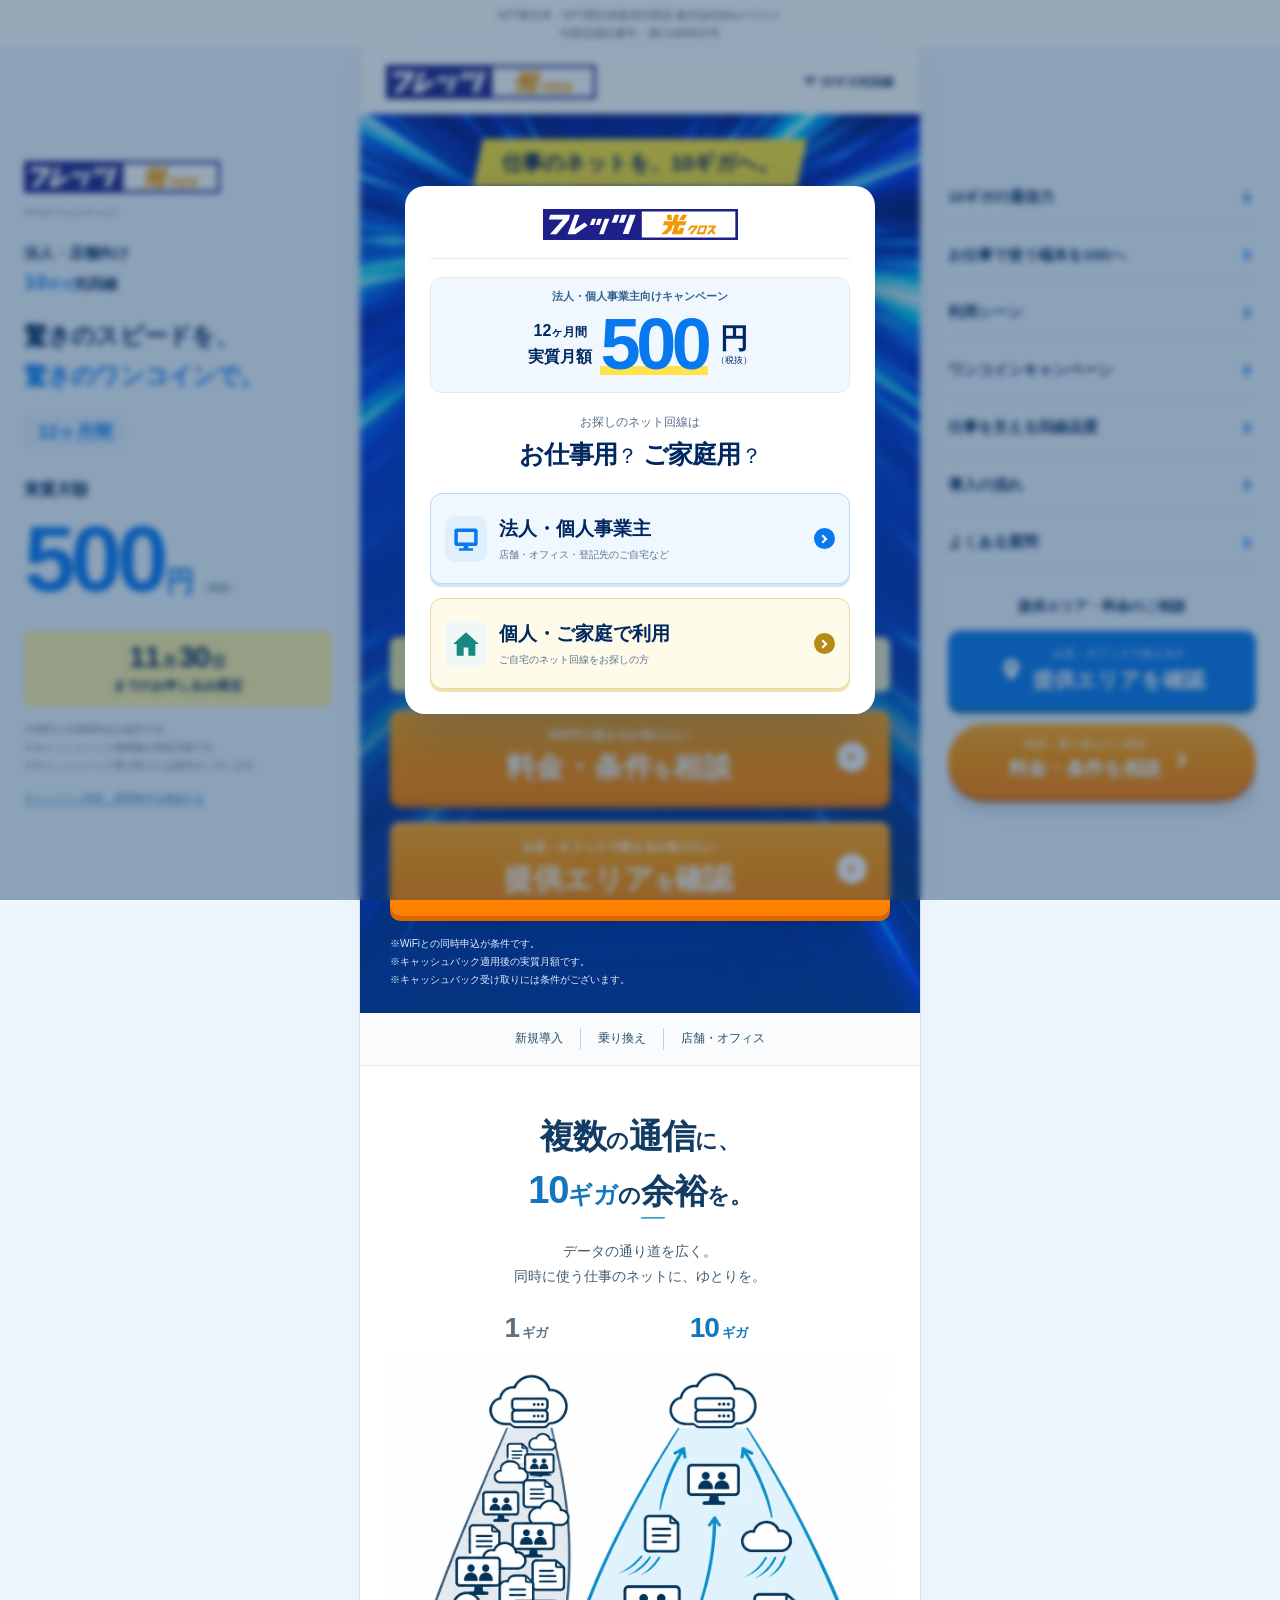
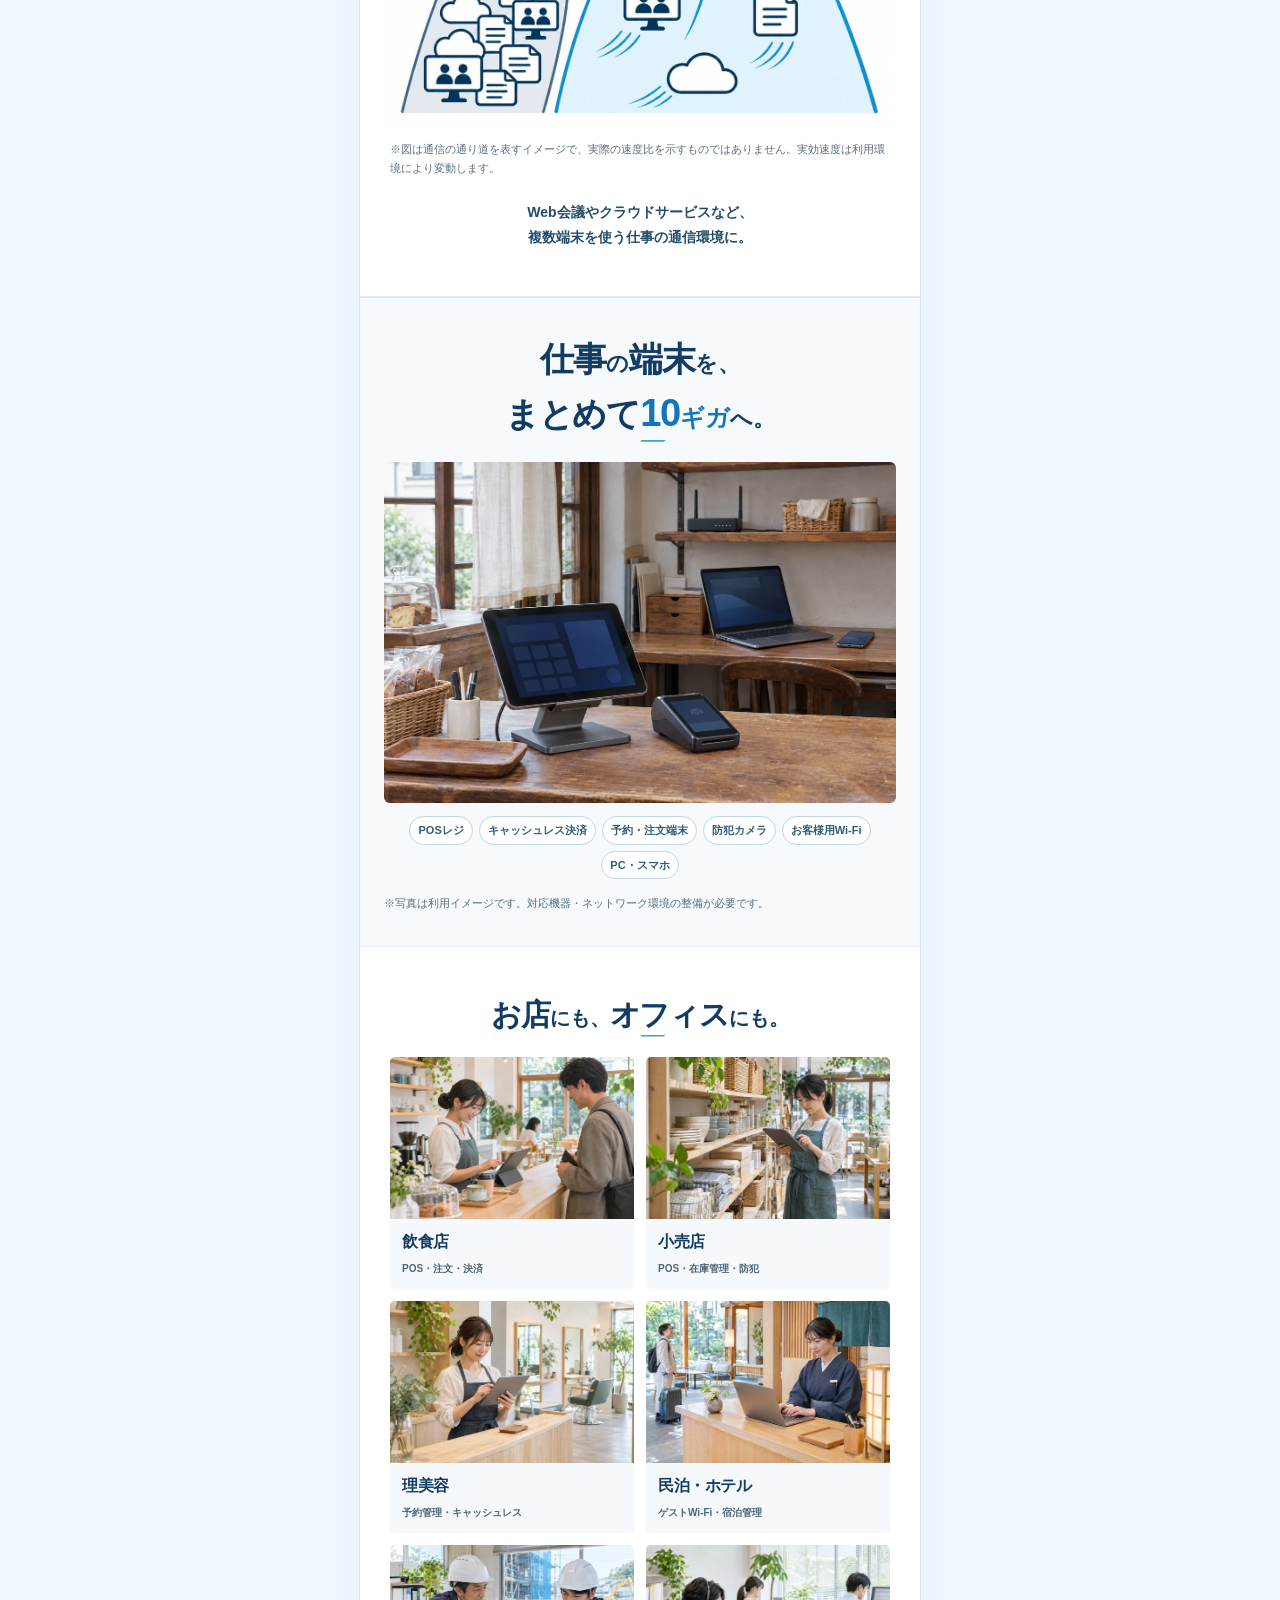
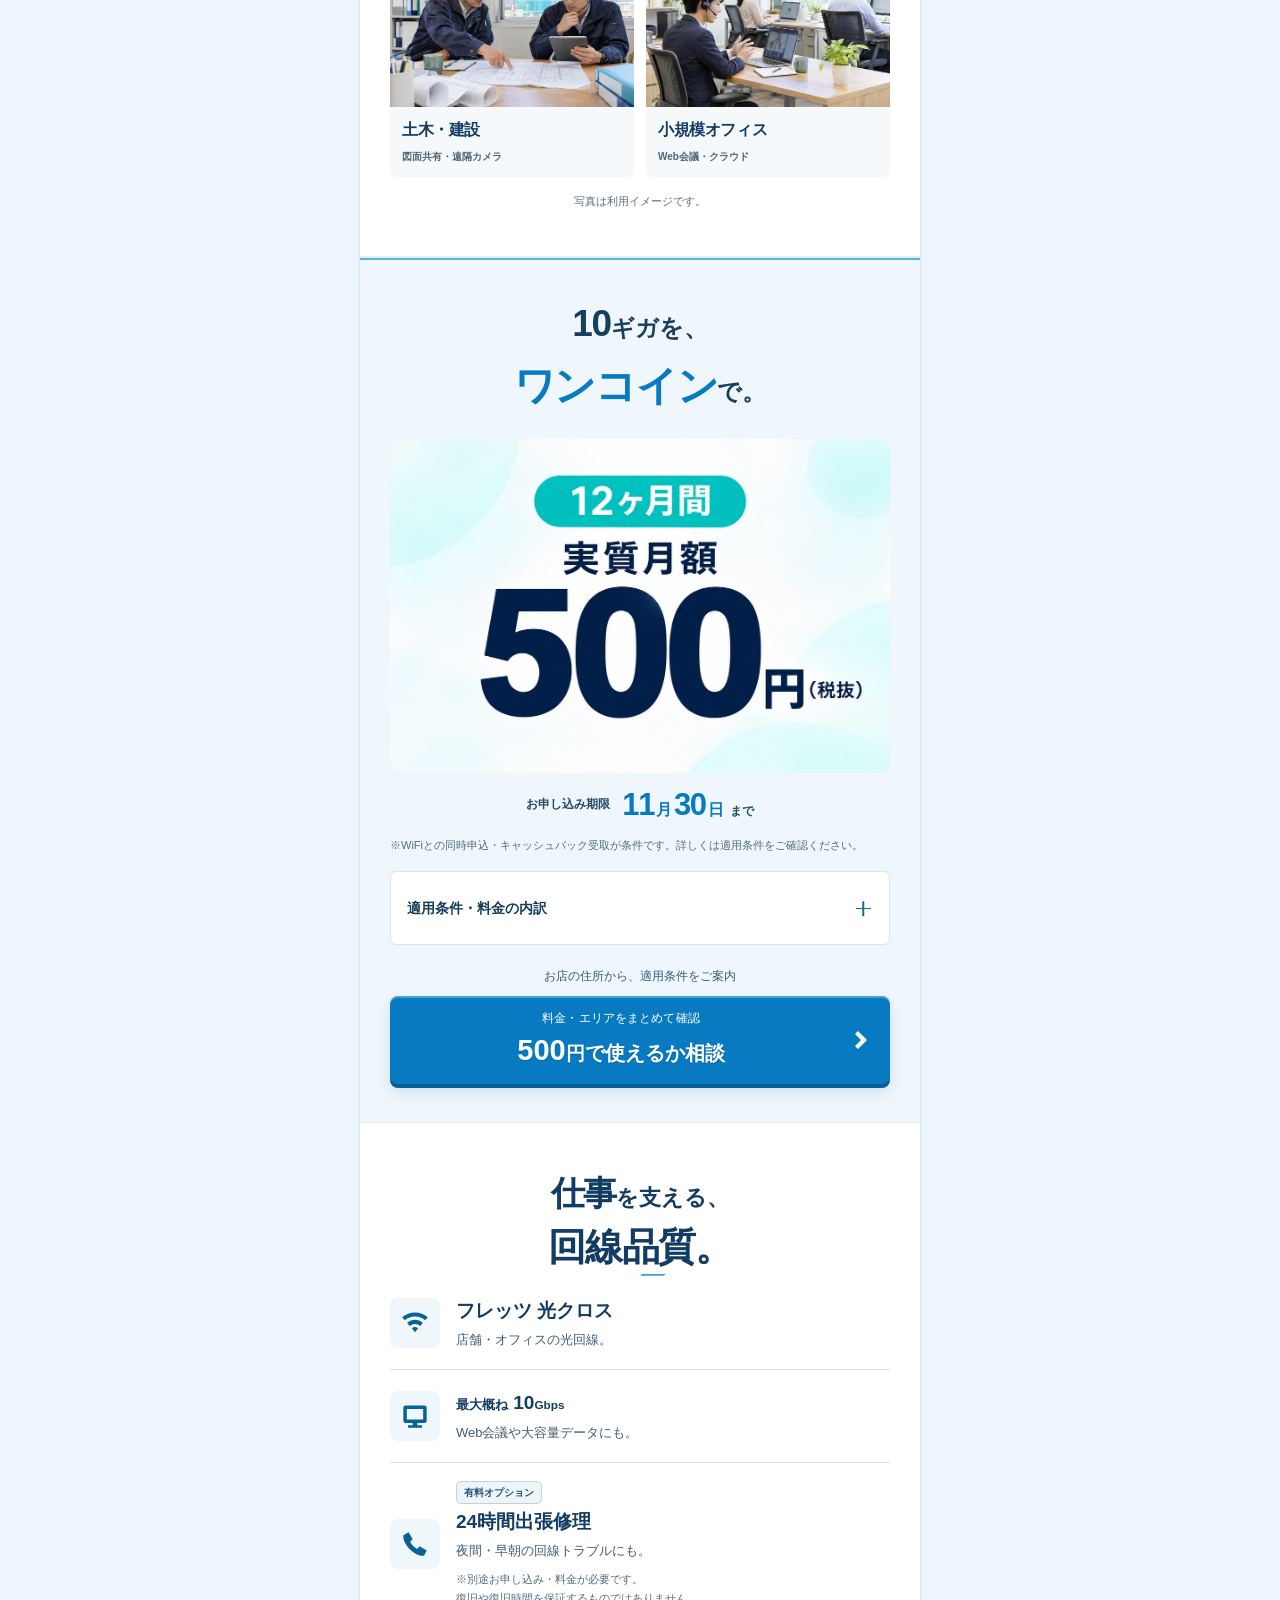
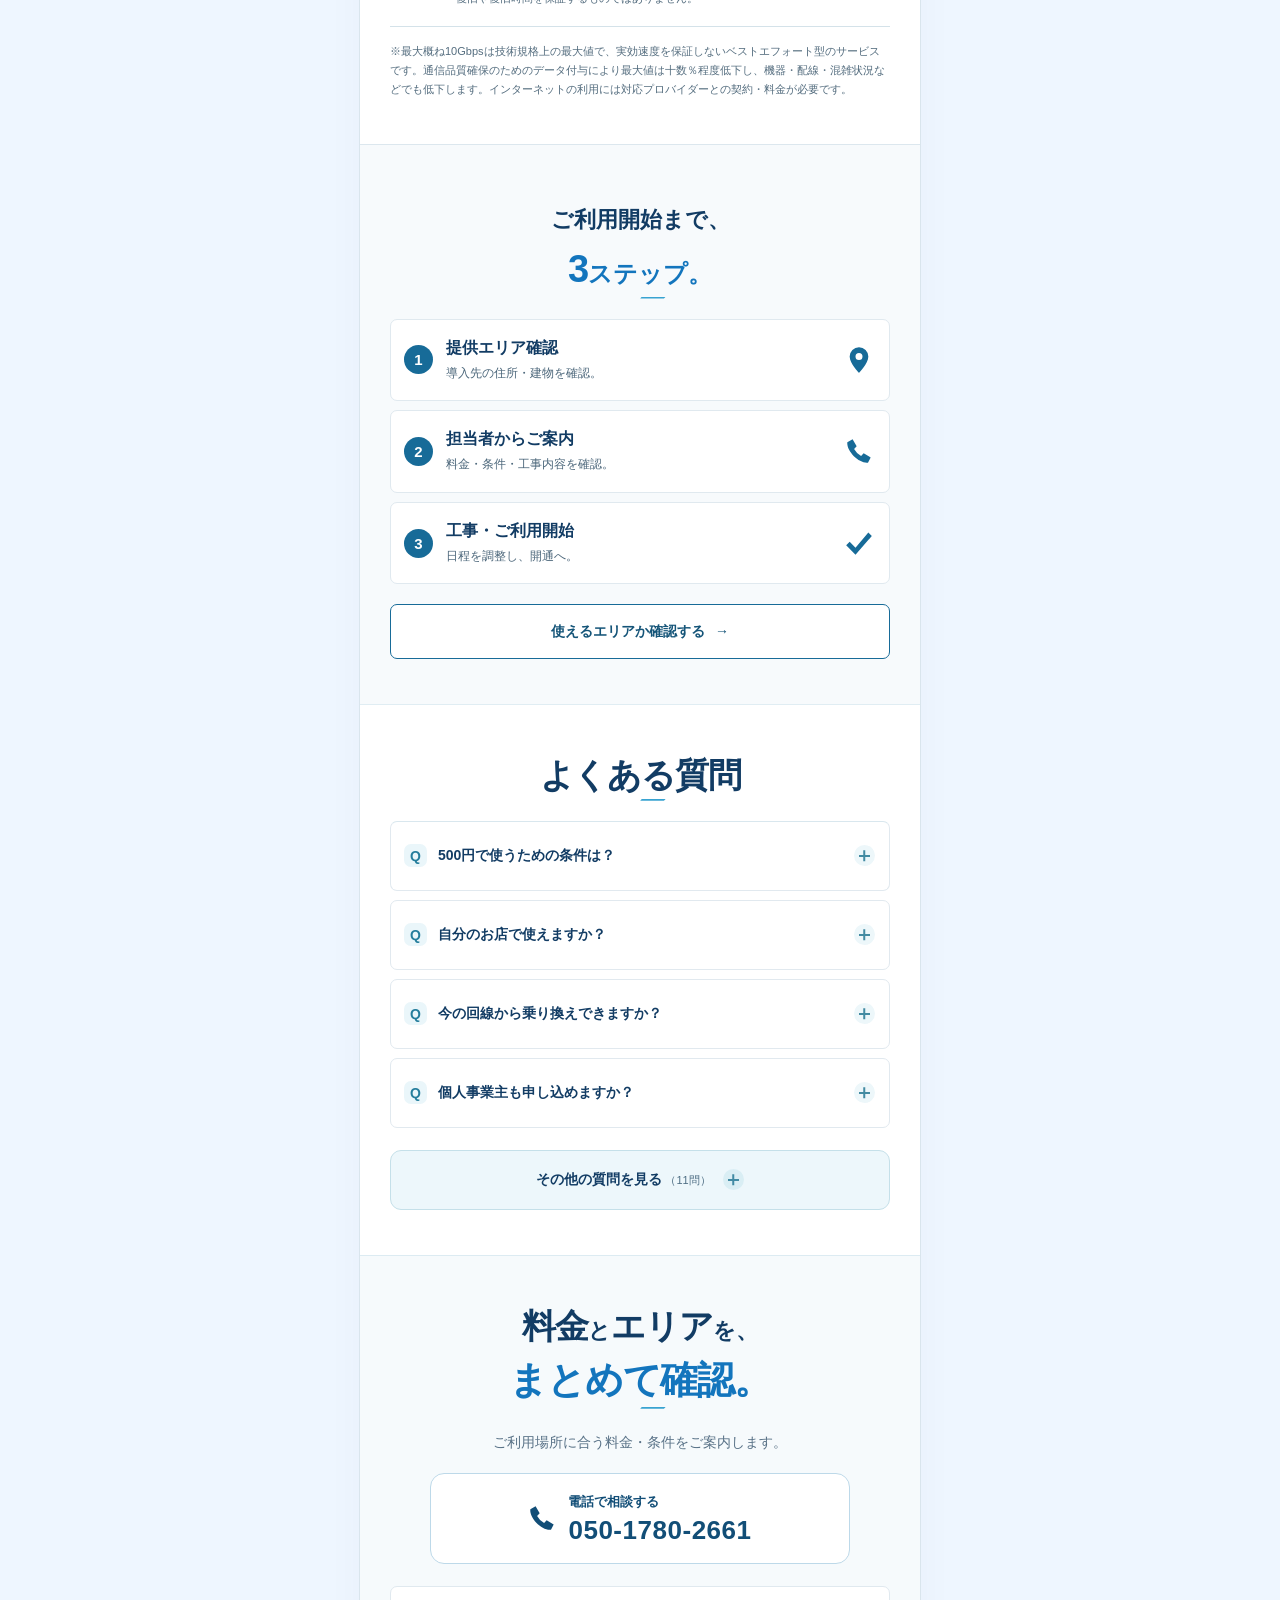
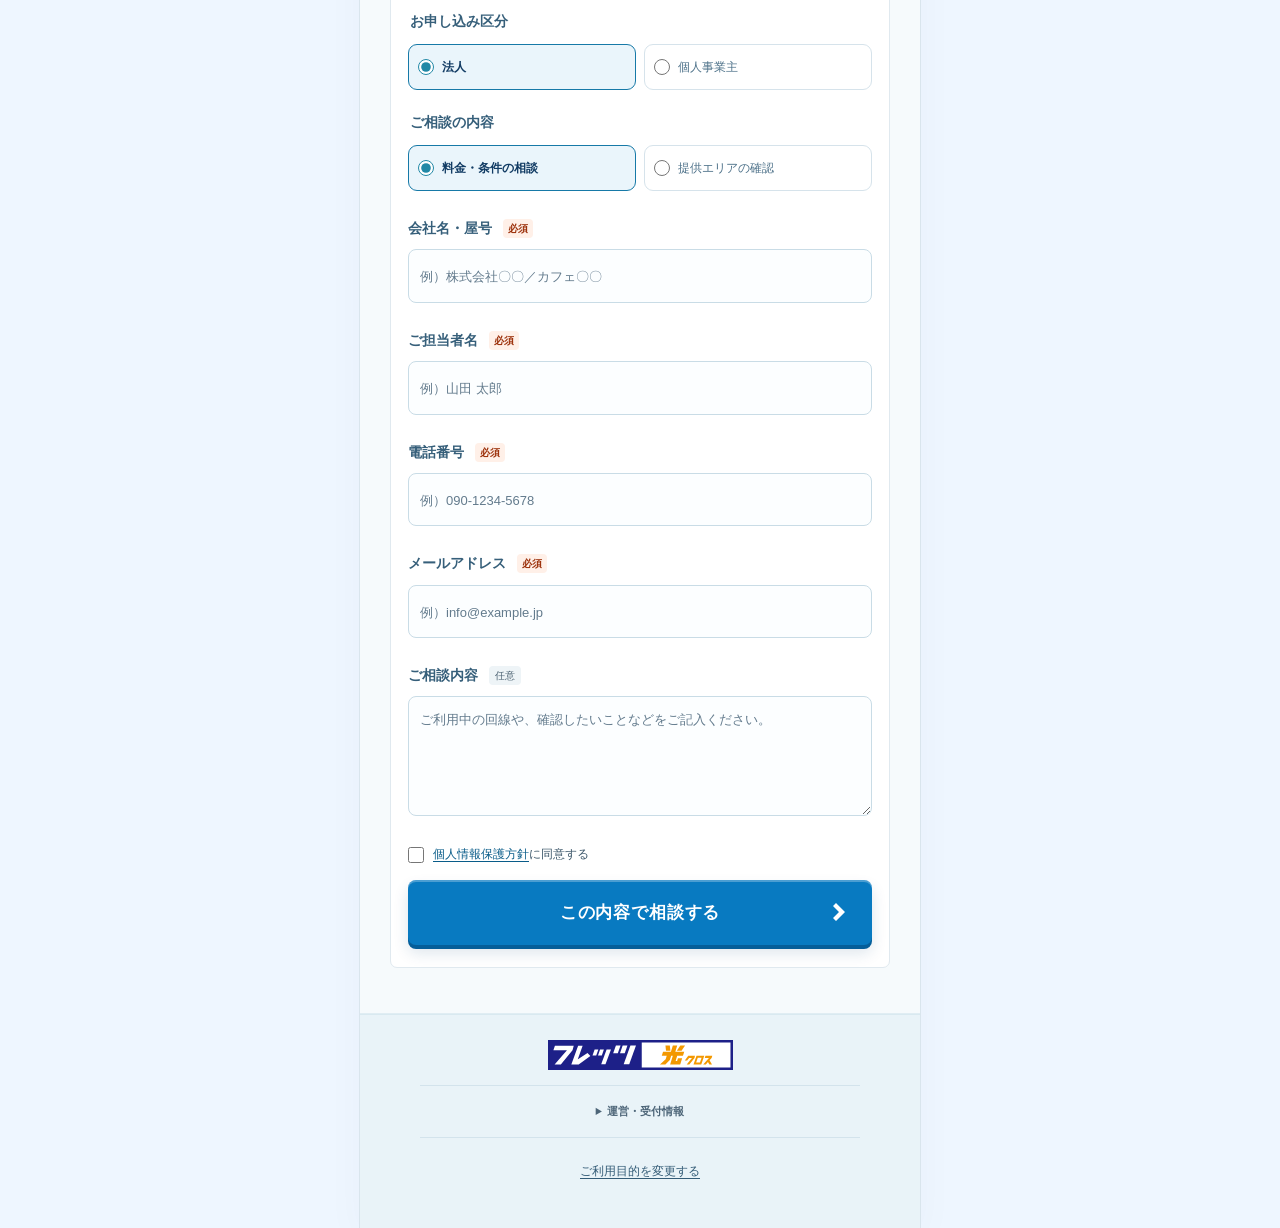
==== commit 614cba90: "Add optimized production artwork and static assets" ====
--- a/index.html
+++ b/index.html
@@ -9,9 +9,9 @@
   
   
   
-  <link rel="icon" href="assets/flets-preview-icon.svg" type="image/svg+xml">
-  <link rel="preload" as="image" href="/assets/optimized/speed-light-background-v2.889677eea052.webp" type="image/webp" fetchpriority="high">
-  <link rel="stylesheet" href="/assets/optimized/business.ddaf9459d188.css">
+  <link rel="icon" href="/media-flets-preview-icon.svg" type="image/svg+xml">
+  <link rel="preload" as="image" href="/media-speed-light-background-v2.889677eea052.webp" type="image/webp" fetchpriority="high">
+  <link rel="stylesheet" href="/media-business.ddaf9459d188.css">
   
   
   
@@ -44,7 +44,7 @@
   <div class="lp-shell">
 <aside class="desktop-rail rail-left" aria-label="フレッツ 光クロス キャンペーンのご案内">
   <div class="rail-inner">
-<a class="rail-logo" href="#top" aria-label="フレッツ 光クロス トップ"><div class="rail-brand"><img class="cross-product-logo" src="assets/flets-cross-logo.svg" width="290" height="47" alt="フレッツ 光クロス" decoding="async"><small>FTTHアクセスサービス</small></div></a>
+<a class="rail-logo" href="#top" aria-label="フレッツ 光クロス トップ"><div class="rail-brand"><img class="cross-product-logo" src="/media-flets-cross-logo.svg" width="290" height="47" alt="フレッツ 光クロス" decoding="async"><small>FTTHアクセスサービス</small></div></a>
     <p class="rail-service">法人・店舗向け<br><strong>10<span class="unit">ギガ</span></strong>光回線</p>
     <p class="rail-catch">驚きのスピードを、<em>驚きのワンコインで。</em></p>
     <span class="rail-period">12ヶ月間</span>
@@ -63,7 +63,7 @@
   <main id="top">
     <section class="hero" aria-labelledby="hero-heading">
       <header class="brand-header">
-        <a class="header-brands" href="#top" aria-label="フレッツ 光クロス トップ"><img class="cross-product-logo" src="assets/flets-cross-logo.svg" alt="フレッツ 光クロス" width="290" height="47" decoding="async"></a>
+        <a class="header-brands" href="#top" aria-label="フレッツ 光クロス トップ"><img class="cross-product-logo" src="/media-flets-cross-logo.svg" alt="フレッツ 光クロス" width="290" height="47" decoding="async"></a>
         <span class="header-area"><svg class="icon" aria-hidden="true"><use href="#i-wifi"/></svg>10ギガ光回線</span>
       </header>
       <div class="hero-inner"><div class="hero-art">
@@ -94,25 +94,25 @@
       <section class="body-section comparison-content" id="about" aria-labelledby="about-heading">
         <div class="body-inner content-split"><div class="body-copy"><h2 id="about-heading"><span class="heading-line">複数<span class="particle">の</span>通信<span class="particle">に、</span></span><span class="heading-line"><em>10<span class="unit">ギガ</span></em><span class="particle">の</span>余裕<span class="particle">を。</span></span></h2><p>データの通り道を広く。<br>同時に使う仕事のネットに、ゆとりを。</p></div>
         <figure class="content-figure comparison-figure">
-          <div class="comparison-labels" aria-hidden="true"><span>1<small>ギガ</small></span><span class="comparison-label-current">10<small>ギガ</small></span></div><img class="comparison-editorial-image" src="/assets/optimized/business-capacity-illustration.b0121e9706a3.webp" width="1448" height="1086" loading="lazy" decoding="async" alt="1ギガと10ギガの通信イメージ。左の狭い通り道にはWeb会議・書類・クラウドのデータが密集し、右の広い通り道では同じ種類のデータが間隔をあけて進んでいます。"><figcaption>※図は通信の通り道を表すイメージで、実際の速度比を示すものではありません。実効速度は利用環境により変動します。</figcaption></figure>
+          <div class="comparison-labels" aria-hidden="true"><span>1<small>ギガ</small></span><span class="comparison-label-current">10<small>ギガ</small></span></div><img class="comparison-editorial-image" src="/media-business-capacity-illustration.b0121e9706a3.webp" width="1448" height="1086" loading="lazy" decoding="async" alt="1ギガと10ギガの通信イメージ。左の狭い通り道にはWeb会議・書類・クラウドのデータが密集し、右の広い通り道では同じ種類のデータが間隔をあけて進んでいます。"><figcaption>※図は通信の通り道を表すイメージで、実際の速度比を示すものではありません。実効速度は利用環境により変動します。</figcaption></figure>
         <p class="comparison-followup"><span class="copy-line">Web会議やクラウドサービスなど、</span><span class="copy-line">複数端末を使う仕事の通信環境に。</span></p></div>
       </section>
 
       <section class="body-section devices-image-section" id="devices" aria-labelledby="devices-heading">
         <div class="body-inner"><h2 id="devices-heading"><span class="heading-line">仕事<span class="particle">の</span>端末<span class="particle">を、</span></span><span class="heading-line">まとめて<em>10<span class="unit">ギガ</span></em><span class="particle">へ。</span></span></h2></div>
-        <figure class="devices-native-figure"><div class="devices-artwork"><img class="devices-business-image" src="/assets/optimized/devices-natural.6e24eab4966d.webp" width="1536" height="1024" loading="lazy" alt="POSレジと決済端末、ノートPCなどを設置した店舗カウンターの利用イメージ。" decoding="async"></div><div class="device-tags"><span>POSレジ</span><span>キャッシュレス決済</span><span>予約・注文端末</span><span>防犯カメラ</span><span>お客様用Wi-Fi</span><span>PC・スマホ</span></div><figcaption class="content-note">※写真は利用イメージです。対応機器・ネットワーク環境の整備が必要です。</figcaption></figure>
+        <figure class="devices-native-figure"><div class="devices-artwork"><img class="devices-business-image" src="/media-devices-natural.6e24eab4966d.webp" width="1536" height="1024" loading="lazy" alt="POSレジと決済端末、ノートPCなどを設置した店舗カウンターの利用イメージ。" decoding="async"></div><div class="device-tags"><span>POSレジ</span><span>キャッシュレス決済</span><span>予約・注文端末</span><span>防犯カメラ</span><span>お客様用Wi-Fi</span><span>PC・スマホ</span></div><figcaption class="content-note">※写真は利用イメージです。対応機器・ネットワーク環境の整備が必要です。</figcaption></figure>
       </section>
 
       <section class="body-section scenes-content" id="scenes" aria-labelledby="scenes-heading"><div class="body-inner">
         <h2 id="scenes-heading"><span class="heading-line">お店<span class="particle">にも、</span></span><span class="heading-line">オフィス<span class="particle">にも。</span></span></h2>
-        <ul class="usecase-grid original-industries"><li><article class="scene-card"><div class="scene-image"><img class="scene-photo" src="/assets/optimized/scene-restaurant.ce2a07cdeb5b.webp" alt="飲食店でタブレットPOSを使って会計するイメージ" width="1536" height="1024" loading="lazy" decoding="async"></div><div class="scene-card-copy"><h3>飲食店</h3><span class="scene-use">POS・注文・決済</span></div></article></li><li><article class="scene-card"><div class="scene-image"><img class="scene-photo" src="/assets/optimized/scene-retail.c9f5f6e2646c.webp" alt="小売店でタブレットを使って在庫を確認するイメージ" width="1536" height="1024" loading="lazy" decoding="async"></div><div class="scene-card-copy"><h3>小売店</h3><span class="scene-use">POS・在庫管理・防犯</span></div></article></li><li><article class="scene-card"><div class="scene-image"><img class="scene-photo" src="/assets/optimized/scene-salon.ca0b93c59acc.webp" alt="理美容店でタブレットを使って予約を確認するイメージ" width="1536" height="1024" loading="lazy" decoding="async"></div><div class="scene-card-copy"><h3>理美容</h3><span class="scene-use">予約管理・キャッシュレス</span></div></article></li><li><article class="scene-card"><div class="scene-image"><img class="scene-photo" src="/assets/optimized/scene-hotel.137683cd523e.webp" alt="宿泊施設のフロントでパソコンを使って予約を確認するイメージ" width="1536" height="1024" loading="lazy" decoding="async"></div><div class="scene-card-copy"><h3>民泊・ホテル</h3><span class="scene-use">ゲストWi-Fi・宿泊管理</span></div></article></li><li><article class="scene-card"><div class="scene-image"><img class="scene-photo" src="/assets/optimized/scene-construction.d4ddad2b18c0.webp" alt="建設現場の事務所で図面とタブレットを確認するイメージ" width="1536" height="1024" loading="lazy" decoding="async"></div><div class="scene-card-copy"><h3>土木・建設</h3><span class="scene-use">図面共有・遠隔カメラ</span></div></article></li><li><article class="scene-card"><div class="scene-image"><img class="scene-photo" src="/assets/optimized/scene-office.5d2501b001ad.webp" alt="小規模オフィスでWeb会議やパソコン業務を行うイメージ" width="1536" height="1024" loading="lazy" decoding="async"></div><div class="scene-card-copy"><h3>小規模オフィス</h3><span class="scene-use">Web会議・クラウド</span></div></article></li></ul><p class="content-note">写真は利用イメージです。</p>
+        <ul class="usecase-grid original-industries"><li><article class="scene-card"><div class="scene-image"><img class="scene-photo" src="/media-scene-restaurant.ce2a07cdeb5b.webp" alt="飲食店でタブレットPOSを使って会計するイメージ" width="1536" height="1024" loading="lazy" decoding="async"></div><div class="scene-card-copy"><h3>飲食店</h3><span class="scene-use">POS・注文・決済</span></div></article></li><li><article class="scene-card"><div class="scene-image"><img class="scene-photo" src="/media-scene-retail.c9f5f6e2646c.webp" alt="小売店でタブレットを使って在庫を確認するイメージ" width="1536" height="1024" loading="lazy" decoding="async"></div><div class="scene-card-copy"><h3>小売店</h3><span class="scene-use">POS・在庫管理・防犯</span></div></article></li><li><article class="scene-card"><div class="scene-image"><img class="scene-photo" src="/media-scene-salon.ca0b93c59acc.webp" alt="理美容店でタブレットを使って予約を確認するイメージ" width="1536" height="1024" loading="lazy" decoding="async"></div><div class="scene-card-copy"><h3>理美容</h3><span class="scene-use">予約管理・キャッシュレス</span></div></article></li><li><article class="scene-card"><div class="scene-image"><img class="scene-photo" src="/media-scene-hotel.137683cd523e.webp" alt="宿泊施設のフロントでパソコンを使って予約を確認するイメージ" width="1536" height="1024" loading="lazy" decoding="async"></div><div class="scene-card-copy"><h3>民泊・ホテル</h3><span class="scene-use">ゲストWi-Fi・宿泊管理</span></div></article></li><li><article class="scene-card"><div class="scene-image"><img class="scene-photo" src="/media-scene-construction.d4ddad2b18c0.webp" alt="建設現場の事務所で図面とタブレットを確認するイメージ" width="1536" height="1024" loading="lazy" decoding="async"></div><div class="scene-card-copy"><h3>土木・建設</h3><span class="scene-use">図面共有・遠隔カメラ</span></div></article></li><li><article class="scene-card"><div class="scene-image"><img class="scene-photo" src="/media-scene-office.5d2501b001ad.webp" alt="小規模オフィスでWeb会議やパソコン業務を行うイメージ" width="1536" height="1024" loading="lazy" decoding="async"></div><div class="scene-card-copy"><h3>小規模オフィス</h3><span class="scene-use">Web会議・クラウド</span></div></article></li></ul><p class="content-note">写真は利用イメージです。</p>
       </div></section>
 
       <section class="body-section campaign-content" id="campaign" aria-labelledby="campaign-heading"><div class="body-inner campaign-inner">
         
         <h2 id="campaign-heading"><span class="heading-line">10<span class="unit">ギガ</span><span class="particle">を、</span></span><span class="heading-line"><em>ワンコイン</em><span class="particle">で。</span></span></h2>
         <div class="price-summary price-summary-image">
-          <img src="/assets/optimized/price-card-clean.574f96a27c75.webp" width="1536" height="1024" alt="12ヶ月間 実質月額500円（税抜）" loading="lazy" decoding="async">
+          <img src="/media-price-card-clean.574f96a27c75.webp" width="1536" height="1024" alt="12ヶ月間 実質月額500円（税抜）" loading="lazy" decoding="async">
         </div>
         <p class="campaign-deadline"><span class="deadline-caption">お申し込み期限</span><span class="deadline-main"><time data-campaign-deadline datetime="2026-11-30"><b data-deadline-month>11</b><span class="date-unit">月</span><b data-deadline-day>30</b><span class="date-unit">日</span></time><span class="deadline-qualifier">まで</span></span></p>
         <p class="content-note campaign-note">※WiFiとの同時申込・キャッシュバック受取が条件です。詳しくは適用条件をご確認ください。</p>
@@ -230,7 +230,7 @@
     </div>
   </main>
   <footer><div class="container footer-inner">
-      <a class="footer-brand" href="#top" aria-label="フレッツ 光クロス トップ"><img class="cross-product-logo" src="assets/flets-cross-logo.svg" alt="フレッツ 光クロス" width="290" height="47" loading="lazy" decoding="async"></a>
+      <a class="footer-brand" href="#top" aria-label="フレッツ 光クロス トップ"><img class="cross-product-logo" src="/media-flets-cross-logo.svg" alt="フレッツ 光クロス" width="290" height="47" loading="lazy" decoding="async"></a>
       <p>フレッツ 光クロス<br>（FTTHアクセスサービス）</p>
       <details class="reception-info" id="reception-info"><summary>運営・受付情報</summary><p>NTT東日本・NTT西日本販売代理店 株式会社Wizクラウド<br>代理店届出番号：第C1906921号<br>お問い合わせ：050-1780-2661</p></details><button type="button" class="audience-change" data-open-audience>ご利用目的を変更する</button>
     </div></footer>
@@ -253,7 +253,7 @@
 </aside>
   </div>
   <nav class="mobile-sticky" aria-label="料金・提供エリアのご相談" hidden><a class="sticky-area" href="#inquiry" data-select-area><svg class="icon" aria-hidden="true"><use href="#i-pin"/></svg><span>エリア<span class="particle">を</span>確認</span></a><a href="#inquiry" class="sticky-primary"><span class="fixed-cta-copy"><small>500円で使えるか</small><strong>料金・条件を相談</strong></span><svg class="icon" aria-hidden="true"><use href="#i-arrow"/></svg></a></nav>
-<dialog id="audience-dialog" aria-labelledby="audience-title"><div class="dialog-brand"><img src="assets/flets-cross-logo.svg" width="290" height="47" alt="フレッツ 光クロス" decoding="async"></div>
+<dialog id="audience-dialog" aria-labelledby="audience-title"><div class="dialog-brand"><img src="/media-flets-cross-logo.svg" width="290" height="47" alt="フレッツ 光クロス" decoding="async"></div>
 <div data-audience-step="purpose"><div class="dialog-promo"><p>法人・個人事業主向けキャンペーン</p><div><span>12<span>ヶ月間</span><br>実質月額</span><strong>500</strong><b>円<small>（税抜）</small></b></div></div><p class="dialog-intro">お探しのネット回線は</p><h2 id="audience-title" tabindex="-1">お仕事用<span>？</span> ご家庭用<span>？</span></h2><div class="audience-options">
 <button class="audience-option business-option" data-audience-choice="business"><span class="audience-illustration"><svg viewBox="0 0 24 24" fill="currentColor" aria-hidden="true"><path fill-rule="evenodd" d="M4 3h16a2 2 0 0 1 2 2v11a2 2 0 0 1-2 2h-6v2h4v2H6v-2h4v-2H4a2 2 0 0 1-2-2V5a2 2 0 0 1 2-2Zm1 3v9h14V6H5Z"/></svg></span><span class="audience-label"><strong>法人・個人事業主</strong><small>店舗・オフィス・登記先のご自宅など</small></span><span class="audience-arrow"><svg viewBox="0 0 24 24" fill="currentColor" aria-hidden="true"><path d="m8 3 9 9-9 9-3-3 6-6-6-6z"/></svg></span></button>
 <button class="audience-option personal-option" data-audience-choice="personal"><span class="audience-illustration"><svg viewBox="0 0 24 24" fill="currentColor" aria-hidden="true"><path d="m12 2 11 10h-3v10h-6v-7h-4v7H4V12H1L12 2Z"/></svg></span><span class="audience-label"><strong>個人・ご家庭で利用</strong><small>ご自宅のネット回線をお探しの方</small></span><span class="audience-arrow"><svg viewBox="0 0 24 24" fill="currentColor" aria-hidden="true"><path d="m8 3 9 9-9 9-3-3 6-6-6-6z"/></svg></span></button></div></div>
--- a/media-business.ddaf9459d188.css
+++ b/media-business.ddaf9459d188.css
@@ -0,0 +1,1492 @@
+:root {
+--blue:#0072bc; --navy:#003b71; --cyan:#00a5cf; --orange:#ea6800;
+--ink:#233d54; --muted:#61788b; --note:#7e8d99; --line:#d8e6ef;
+--pale:#f0f7fb; --font:-apple-system,BlinkMacSystemFont,"Hiragino Sans","Hiragino Kaku Gothic ProN","Yu Gothic",Meiryo,sans-serif;
+}
+*{box-sizing:border-box}
+html{scroll-behavior:smooth;scroll-padding-top:24px}
+body{margin:0;background:#eef5f9;color:var(--ink);font-family:var(--font);font-size:16px;line-height:1.8;-webkit-font-smoothing:antialiased}
+img{display:block;max-width:100%;height:auto}
+svg{max-width:100%}
+a{color:inherit;text-decoration:none}
+button,input,select,textarea{font:inherit}
+button,a,input,select,textarea,summary{-webkit-tap-highlight-color:transparent}
+a,button,summary{touch-action:manipulation}
+button{cursor:pointer}
+p,h1,h2,h3,figure{margin:0}
+p,li,dd,label{overflow-wrap:anywhere}
+ul,ol{margin:0;padding:0;list-style:none}
+em{font-style:normal;color:var(--blue)}
+button:focus-visible,a:focus-visible,summary:focus-visible{outline:3px solid var(--cyan);outline-offset:4px}
+[hidden]{display:none!important}
+.icon{display:block;width:24px;height:24px;fill:none;stroke:currentColor;stroke-width:1.7;stroke-linecap:round;stroke-linejoin:round;flex-shrink:0}
+.icon-sprite{position:absolute;width:0;height:0;overflow:hidden}
+.sr-only{position:absolute;width:1px;height:1px;padding:0;margin:-1px;overflow:hidden;clip:rect(0,0,0,0);white-space:nowrap;border:0}
+.skip-link{position:fixed;top:-100px;left:12px;padding:10px;background:#fff;z-index:100}
+.skip-link:focus{top:12px}
+.preview-banner{position:relative;z-index:30;display:flex;align-items:center;justify-content:center;min-height:32px;padding:5px 12px;border-bottom:1px solid #d6e4ed;background:#e7f1f7;color:#48697e;font-size:11px;font-weight:600;line-height:1.7;text-align:center}
+.lp-shell{width:100%;max-width:1360px;margin:auto}
+.mobile-page{width:100%;max-width:560px;min-width:0;margin:auto;background:#fff}
+.desktop-rail,.desktop-header,.desktop-hero-copy{display:none}
+.brand-header{display:flex;align-items:center;justify-content:space-between;gap:12px;min-height:64px;padding:12px 24px;border-bottom:1px solid var(--line);background:#fff}
+.brand-header>span{max-width:150px;color:#5a7587;font-size:10px;line-height:1.65;text-align:right}
+.brand-header small{font-size:11px;color:#5a7587;white-space:nowrap}
+.hero{background:#fff}
+.hero-inner{margin:0;padding:0}
+.hero-art{position:relative;background:#fff}
+.hero-copy{padding:20px 22px 0;text-align:center}
+.hero-audience{display:inline-block;margin-bottom:10px;color:var(--navy);font-size:13px;font-weight:700;letter-spacing:.03em}
+.cross-product-logo{width:245px;max-width:85%;height:auto}
+.hero-copy>.cross-product-logo{margin:0 auto 7px}
+.product-category{color:var(--muted);font-size:11px;letter-spacing:.12em}
+.hero-catch{margin-top:15px;color:var(--navy);font-size:clamp(24px,6.6vw,35px);font-weight:800;line-height:1.5;letter-spacing:-.045em}
+.hero-catch em{display:block;color:var(--blue);white-space:nowrap}
+.hero-caption{margin-top:10px;color:var(--muted);font-size:12px;line-height:1.8}
+.hero-offer{display:grid;grid-template-columns:minmax(0,1fr);justify-content:center;align-items:center;row-gap:0;margin:14px 22px 0;padding:12px 10px 14px;border-top:1px solid #cce4f3;border-bottom:1px solid #cce4f3;background:#f5fbff;text-align:center}
+.offer-period{justify-self:center;padding:1px 13px;border:1px solid #9ccde7;border-radius:3px;background:#fff;color:var(--blue);font-size:22px;font-weight:800;line-height:1.5}
+.offer-period>span{font-size:.72em}
+.offer-price{display:flex;align-items:center;justify-content:center;gap:10px;min-width:0;margin-top:4px}
+.offer-label{flex-shrink:0;color:var(--navy);font-size:18px;font-weight:800;line-height:1.5;text-align:center}
+.offer-value{grid-column:1/-1;display:flex;align-items:baseline;justify-content:center;gap:3px;color:var(--blue);line-height:1}
+.offer-value>strong{font-family:Arial,"Helvetica Neue",sans-serif;font-size:clamp(112px,37vw,182px);font-weight:800;line-height:.97;letter-spacing:-.065em}
+.offer-value>span,.offer-value strong>span{margin-left:4px;font-family:var(--font);font-size:42px;font-weight:800;letter-spacing:0}
+.offer-value>span{position:relative}
+.offer-value>span>small{position:absolute;bottom:calc(100% + 2px);left:50%;transform:translateX(-50%);color:#4a677b;font-size:11px;font-weight:500;line-height:1.3;white-space:nowrap}
+.offer-value>small{margin-left:1px;color:#4a677b;font-size:12px;font-weight:500;white-space:nowrap}
+.offer-cashback{grid-column:1/-1;margin-top:5px;color:#718593;font-size:10px;line-height:1.6}
+.hero-photo{position:relative;overflow:hidden;aspect-ratio:2.5/1;margin:17px 0 0;background:#e9f3f8}
+.hero-photo img{width:100%;height:100%;object-fit:cover;object-position:center 50%}
+.hero-conversion{padding:15px 22px 19px}
+.hero-deadline{display:flex;align-items:center;justify-content:center;gap:8px;margin:0 0 12px;color:var(--navy);line-height:1.15}
+.hero-deadline>.icon{width:22px;height:22px;color:var(--blue)}
+[data-campaign-deadline]{display:inline-flex;align-items:baseline;gap:1px;white-space:nowrap;font-weight:800}
+[data-campaign-deadline] b{font-family:Arial,sans-serif;font-size:1em;line-height:1;letter-spacing:-.045em;font-variant-numeric:tabular-nums}
+.date-unit{font-size:.5em;margin:0 1px}
+.hero-deadline time{font-size:32px}
+.deadline-qualifier{font-weight:700}
+.hero-deadline .deadline-qualifier{display:flex;align-items:baseline;gap:2px;font-size:12px;line-height:1.45}
+.hero-deadline .deadline-qualifier>span{font-size:10px}
+.hero-deadline .deadline-qualifier strong{font-weight:700;white-space:nowrap}
+.button{position:relative;display:flex;align-items:center;justify-content:center;gap:10px;min-height:62px;width:100%;padding:15px 16px;border:0;border-radius:7px;font-size:16px;font-weight:800;line-height:1.6;text-align:center;transition:background .18s}
+.primary{background:var(--orange);color:#fff;box-shadow:0 3px 0 #c45500}
+.primary:hover{background:#da5e00}
+.button .icon{width:19px;height:19px}
+.hero-cta{font-size:clamp(13px,3.8vw,18px);gap:7px}
+.hero-cta>span{white-space:nowrap}
+.hero-conditions{margin:13px 0 0;padding:0;list-style:none;color:var(--note);font-size:10px;line-height:1.8}
+.hero-conditions li{position:relative;padding-left:1em}
+.hero-conditions li::before{content:"※";position:absolute;left:0}
+.hero-links{display:flex;justify-content:center;align-items:center;padding:13px 8px;border-top:1px solid var(--line);border-bottom:1px solid var(--line);background:#f7fbfd}
+.hero-links a{padding:0 10px;color:var(--blue);font-size:11px;line-height:1.7}
+.hero-links a+a{border-left:1px solid #d0e1ec}
+.hero-links a:first-child{color:#718694}
+.hero-links span{margin-left:3px}
+.hero-service-summary{padding:29px 24px 31px;border-bottom:1px solid var(--line);text-align:center}
+.hero-service-summary h1,.hero-service-summary h2{color:var(--navy);font-size:20px;font-weight:800;line-height:1.65}
+.service-target{display:block;font-size:13px;line-height:1.8}
+.service-name{display:block}
+.hero-service-summary p{margin-top:11px;color:var(--muted);font-size:13px;line-height:1.9;text-align:left}
+.unit{font-size:.62em;letter-spacing:0}
+.particle{font-size:.76em;letter-spacing:0}
+.heading-line,.copy-line{display:block}
+.heading-phrase{display:inline-block}
+.body-section,.section{padding:48px 0;border-bottom:1px solid var(--line);background:#fff}
+.body-inner,.narrow,.container{width:100%;padding:0 24px;margin:auto}
+.body-section h2,.section-heading h2{margin-bottom:19px;color:var(--navy);font-size:29px;font-weight:800;line-height:1.6;letter-spacing:-.035em;text-align:center}
+.body-section h2 .heading-line{white-space:nowrap}
+.body-section h2 em{font-weight:800}
+.body-copy p,.section-text-lead{color:var(--muted);font-size:15px;line-height:1.9;text-align:center}
+.section-text-lead{margin-bottom:26px}
+.section-text-lead strong{color:#315e7c;font-weight:700}
+.section-heading{margin-bottom:26px;text-align:center}
+.section-heading .eyebrow{margin:0 0 7px;color:var(--blue);font-size:12px;font-weight:700;letter-spacing:.05em}
+.section-heading>p:last-child:not(.eyebrow){margin-top:11px;color:var(--muted);font-size:14px;line-height:1.9}
+.body-copy h2{margin-bottom:12px}
+.content-split{display:flex;flex-direction:column;gap:24px}
+.content-note,.fine,.content-figure figcaption{margin-top:12px;color:var(--note);font-size:11px;line-height:1.85}
+.content-note{font-weight:400}
+.comparison-diagram{display:flex;flex-direction:column;gap:20px;margin-top:2px;padding:22px 18px;border:1px solid #dbe8f0;border-radius:8px;background:#f6fafc}
+.comparison-lane{display:grid;gap:7px}
+.lane-label{color:#61788b;font-size:13px;font-weight:700;line-height:1.6}
+.lane-track{display:flex;align-items:center;justify-content:space-evenly;gap:7px;position:relative;min-height:42px;width:100%;padding:6px 10px;border-top:2px solid #afc5d4;border-bottom:2px solid #afc5d4;background:#e7eff5}
+.traffic-block{display:block;width:35px;height:24px;border-radius:3px;background:#a0b9c9;box-shadow:inset 0 -4px 0 #87a4b8}
+.traffic-block{display:grid;place-items:center;color:#fff}
+.traffic-block>.icon{width:18px;height:18px;stroke-width:1.4}
+.lane-wide .lane-label{color:var(--blue);font-size:18px}
+.lane-wide .lane-track{min-height:86px;padding-top:15px;padding-bottom:15px;border-color:var(--blue);background:#e4f4fd}
+.lane-wide .traffic-block{width:54px;height:39px;background:var(--blue);box-shadow:inset 0 -5px 0 #005c99}
+.lane-wide .traffic-block>.icon{width:25px;height:25px}
+.lane-caption{color:#6d8798;font-size:11px;text-align:right}
+.comparison-followup{color:var(--navy);font-size:15px;font-weight:700;line-height:1.9;text-align:center}
+.content-figure{width:100%;margin:auto}
+.media-crop{position:relative;overflow:hidden;isolation:isolate;width:100%;line-height:0}
+.media-crop>img{position:absolute;display:block;height:auto;max-width:none}
+.comparison-figure>.media-crop{border-radius:8px}
+.devices-image-section{padding-bottom:24px;background:#f5fafe}
+.devices-native-figure{margin-top:0}
+.devices-business-image{width:100%;height:auto}
+.devices-artwork{position:relative;overflow:hidden;aspect-ratio:1024/1104}
+.devices-artwork .devices-business-image{position:absolute;left:0;top:-31.15942%;width:100%;max-width:none;height:auto}
+.devices-native-figure figcaption{margin:10px 24px 0}
+.usecase-grid{display:grid;grid-template-columns:repeat(2,minmax(0,1fr));gap:15px 12px}
+.usecase-grid li{overflow:hidden;min-width:0;border:1px solid #dbe7ef;border-radius:6px;background:#fff}
+.photo-frame{aspect-ratio:1.28/1;overflow:hidden;background:#eef5f9}
+.usecase-grid h3{padding:10px 7px;color:var(--navy);font-size:15px;font-weight:700;line-height:1.65;text-align:center}
+.scenes-content .content-note{text-align:center}
+.campaign-content{background:#f0f7fb}
+.campaign-kicker{display:table;margin:0 auto 12px;padding:4px 15px;border-radius:3px;background:var(--blue);color:#fff;font-size:13px;font-weight:700;line-height:1.8}
+.campaign-content h2{margin-bottom:19px;font-size:32px}
+.price-summary-image{display:block;overflow:hidden;padding:0;border:0;border-radius:8px;background:transparent;box-shadow:none}
+.price-summary-image img{display:block;width:100%;height:auto}
+.campaign-deadline{display:flex;align-items:center;justify-content:center;gap:12px;margin:18px 0 0;padding:12px 8px;border-bottom:1px solid #bad9ea;color:var(--navy);line-height:1.2}
+.deadline-caption{font-size:12px;font-weight:700}
+.deadline-main{display:flex;align-items:baseline;gap:5px}
+.campaign-deadline time{font-size:34px}
+.campaign-deadline .deadline-qualifier{font-size:13px}
+.campaign-note{margin:12px 0 20px;text-align:left}
+.accordion{border-bottom:1px solid var(--line)}
+.accordion>summary{display:flex;align-items:center;gap:12px;position:relative;min-height:76px;padding:20px 0;list-style:none;cursor:pointer;color:var(--navy);font-size:15px;font-weight:700;line-height:1.8}
+.accordion>summary::-webkit-details-marker,.faq-more>summary::-webkit-details-marker{display:none}
+.accordion>summary>span:not(.plus){flex:1;min-width:0}
+.plus{position:relative;display:block;width:19px;height:19px;flex-shrink:0;margin-left:auto}
+.plus::before,.plus::after{content:"";position:absolute;top:9px;left:2px;width:15px;height:1.5px;background:var(--blue)}
+.plus::after{transform:rotate(90deg);transition:transform .18s}
+.accordion[open]>summary .plus::after,.faq-more[open]>summary .plus::after{transform:rotate(0)}
+.accordion[open]>summary{color:var(--blue)}
+.accordion-body{padding:0 0 23px;color:var(--muted);font-size:14px;line-height:1.95}
+.accordion-body h3{margin-bottom:12px;color:var(--navy);font-size:16px;line-height:1.8}
+.accordion-body p+.text-link{margin-top:14px}
+.text-link{display:inline-flex;align-items:center;gap:10px;max-width:100%;padding:0;border:0;background:none;color:var(--blue);font-size:14px;font-weight:700;line-height:1.8;text-align:left}
+.text-link:hover{text-decoration:underline;text-underline-offset:4px}
+.campaign-accordion{overflow:hidden;border:1px solid #cadde9;border-radius:7px;background:#fff}
+.campaign-accordion>summary{padding:17px 16px;min-height:72px;font-size:14px}
+.campaign-accordion>summary small{display:block;margin-bottom:3px;color:#8a9aa6;font-size:10px;font-weight:500}
+.campaign-accordion .accordion-body{padding:2px 17px 24px}
+.price-equation{display:flex;flex-direction:column;align-items:center;padding:15px;border-radius:4px;background:#f1f7fb;color:var(--navy);font-size:14px;line-height:1.9}
+.price-equation b{color:#9bafbd;font-weight:500;line-height:1.4}
+.price-equation strong{color:var(--blue);font-size:20px}
+.campaign-table{margin:21px 0 24px}
+.campaign-table>div{padding:13px 0;border-bottom:1px solid var(--line)}
+.campaign-table dt{color:var(--muted);font-size:13px}
+.campaign-table dd{margin:5px 0 0;color:var(--navy);font-size:14px;text-align:right}
+.campaign-table dd strong{font-size:21px}
+.campaign-table .total-row{padding:12px;background:#f1f7fb}
+.conditions-list{padding-left:1.3em;list-style:disc;font-size:13px;line-height:1.95}
+.conditions-list+.fine{margin-top:12px}
+.campaign-accordion .text-link{margin-top:15px}
+.cta-assist{margin:24px 0 9px;color:#5a7b91;font-size:12px;font-weight:700;text-align:center}
+.campaign-action{font-size:15px}
+.campaign-action>span{white-space:nowrap}
+.quality-rows{display:flex;flex-direction:column;gap:0}
+.quality-rows li{display:flex;align-items:center;gap:19px;padding:22px 0;border-bottom:1px solid var(--line)}
+.quality-rows li:first-child{padding-top:0}
+.quality-art{display:grid;place-items:center;flex-shrink:0;width:63px;height:63px;border-radius:50%;background:#edf6fc;color:var(--blue)}
+.quality-art>.icon{width:34px;height:34px;stroke-width:1.5}
+.quality-rows h3{color:var(--navy);font-size:19px;font-weight:800;line-height:1.6}
+.quality-rows h3 em{font-size:29px}
+.quality-rows p{margin-top:4px;color:var(--muted);font-size:14px;line-height:1.85}
+.quality-qualifier{font-size:.68em}
+.quality-rows .maintenance-option-label{display:table;margin:0 0 5px;padding:1px 7px;border:1px solid #b7d0df;border-radius:3px;color:#5b7d93;font-size:10px;font-weight:600;line-height:1.7}
+.quality-rows .maintenance-option-note{margin-top:8px;color:var(--note);font-size:10px;line-height:1.8}
+.flow-content{background:#f6fafd}
+.steps-content{display:flex;flex-direction:column;gap:14px}
+.steps-content li{display:grid;grid-template-columns:29px minmax(0,1fr) 38px;align-items:center;gap:12px;padding:20px 15px;border:1px solid #d9e7f0;border-radius:6px;background:#fff}
+.flow-number{display:grid;place-items:center;width:28px;height:28px;border-radius:50%;background:var(--blue);color:#fff;font-family:Arial,sans-serif;font-size:15px;font-weight:700;line-height:1}
+.steps-content h3{color:var(--navy);font-size:16px;font-weight:800;line-height:1.7}
+.steps-content p{margin-top:3px;color:var(--muted);font-size:12px;line-height:1.8}
+.step-art{color:#6ca5c7}
+.step-art>.icon{width:33px;height:33px;stroke-width:1.4}
+.flow-area-link{display:flex;justify-content:center;margin-top:23px}
+.faq-section{border-bottom:0;background:#fff}
+.faq-section .section-heading{margin-bottom:23px}
+.faq-section .accordion:first-of-type{border-top:1px solid var(--line)}
+.faq-section .accordion>summary{align-items:flex-start;padding:20px 1px;gap:10px}
+.faq-section .accordion>summary>.plus{align-self:center}
+.faq-q{width:25px;height:25px;margin-top:2px;object-fit:contain;flex-shrink:0}
+.faq-section .accordion-body{padding-left:0}
+.faq-more{margin-top:23px}
+.faq-more>summary{display:flex;align-items:center;justify-content:center;gap:12px;min-height:59px;padding:13px 12px;border:1px solid #b6d4e7;border-radius:6px;background:#f4f9fc;color:var(--blue);font-size:14px;font-weight:700;line-height:1.8;text-align:center;list-style:none;cursor:pointer}
+.faq-more>summary .plus{margin-left:0}
+.faq-more-count{margin-left:3px;color:var(--muted);font-size:12px;font-weight:500}
+.faq-more-close{display:none}
+.faq-more[open]>summary .faq-more-open{display:none}
+.faq-more[open]>summary .faq-more-close{display:inline}
+.faq-more-body{padding-top:6px}
+.faq-topic-heading{margin:25px 0 3px;padding-left:10px;border-left:3px solid var(--cyan);color:var(--navy);font-size:13px;font-weight:700;line-height:1.8}
+.inquiry-section{background:#f0f7fb;border-top:1px solid var(--line)}
+.inquiry-intro>span{display:block}
+.phone-contact{margin:0 0 25px;padding:16px;border:1px solid #c6dce9;border-radius:7px;background:#fff;text-align:center}
+.phone-contact-intro{margin-bottom:10px;color:var(--navy);font-size:14px;font-weight:700}
+.phone-contact-action{display:flex;flex-direction:column;align-items:center;justify-content:center;gap:5px;min-height:78px;padding:13px 10px;border-radius:5px;background:var(--blue);color:#fff}
+.phone-contact-label{display:flex;align-items:center;justify-content:center;gap:6px;font-size:16px;font-weight:700;line-height:1.5}
+.phone-contact-label .icon{width:20px;height:20px}
+.phone-contact-action strong{font-size:14px;font-weight:500;line-height:1.5;letter-spacing:.03em}
+.phone-contact-note{margin-top:10px;color:var(--note);font-size:11px;line-height:1.8}
+.form-contact-heading{display:flex;align-items:center;gap:10px;margin:0 0 19px;color:var(--navy);font-size:15px;font-weight:700;text-align:center}
+.form-contact-heading::before,.form-contact-heading::after{content:"";flex:1;min-width:12px;height:1px;background:#c0d7e5}
+.lead-form{padding:25px 19px 27px;border:1px solid #d8e5ed;border-radius:7px;background:#fff}
+.lead-form fieldset{margin:0;padding:0;border:0;min-width:0}
+.inquiry-type{display:flex;flex-direction:column;gap:8px}
+.inquiry-type legend{margin-bottom:10px;color:var(--navy);font-size:14px;font-weight:700}
+.inquiry-type label{position:relative;display:block}
+.inquiry-type input{position:absolute;top:18px;left:12px;width:16px;height:16px;margin:0;accent-color:var(--blue)}
+.inquiry-type span{display:block;padding:13px 12px 13px 37px;border:1px solid #d3e0e8;border-radius:5px;color:var(--navy);font-size:14px;line-height:1.8}
+.inquiry-type input:checked+span{border-color:var(--blue);background:#f1f8fd}
+.lead-form>label,.form-row>label,.address-fields>label{display:block;margin-top:23px;color:var(--navy);font-size:14px;font-weight:700}
+.form-row{display:block;min-width:0}
+.lead-form input:not([type=radio]):not([type=checkbox]),.lead-form select,.lead-form textarea{display:block;width:100%;min-width:0;margin-top:8px;padding:12px;border:1px solid #bdcfdb;border-radius:4px;outline:none;background:#fff;color:var(--ink);font-size:16px;font-weight:400;line-height:1.6;transition:border-color .18s,box-shadow .18s}
+.lead-form textarea{resize:vertical;min-height:120px}
+.lead-form input:focus,.lead-form select:focus,.lead-form textarea:focus{border-color:var(--blue)!important;box-shadow:0 0 0 3px #0072bc15}
+.lead-form input::placeholder,.lead-form textarea::placeholder{color:#9baab5;font-size:14px}
+.required,.optional{display:inline-block;margin-left:7px;padding:1px 6px;border-radius:3px;vertical-align:1px;font-size:10px;font-weight:500;line-height:1.7}
+.required{color:#a34e0b;background:#fff1e5}
+.optional{color:#7e8d99;background:#edf2f5}
+.lead-form .address-fields{margin-top:24px;padding:16px 12px;border:1px solid #e0ebf1;border-radius:4px;background:#f6fafd}
+.address-fields legend{float:left;width:100%;padding-bottom:2px;color:var(--navy);font-size:14px;font-weight:700}
+.address-fields .form-row{clear:both}
+.address-fields .fine{margin-top:14px}
+.lead-form .privacy-check{display:flex;align-items:flex-start;gap:9px;margin-top:25px;color:var(--muted);font-size:12px;font-weight:400;line-height:1.9}
+.privacy-check input{width:16px;height:16px;flex-shrink:0;margin:4px 0 0;accent-color:var(--blue)}
+.privacy-check a{color:var(--blue);text-decoration:underline;text-underline-offset:3px}
+.form-status{min-height:18px;margin:16px 0 10px;color:var(--blue);font-size:12px;line-height:1.8;text-align:center}
+.form-status:empty{min-height:0;margin-top:13px}
+.form-status.is-error{color:#b44b38}
+.submit-button{position:relative;min-height:62px;padding-left:44px;padding-right:44px;font-size:17px;text-align:center}
+.submit-button #submit-label{width:100%;text-align:center;letter-spacing:.05em}
+.submit-button>.icon{position:absolute;top:50%;right:18px;transform:translateY(-50%)}
+.submit-button:disabled{opacity:.6;cursor:wait}
+.form-complete{padding:35px 20px;border:1px solid var(--line);border-radius:7px;background:#fff;text-align:center}
+.complete-mark{display:grid;place-items:center;width:55px;height:55px;margin:0 auto 18px;border-radius:50%;background:#edf7fc;color:var(--blue)}
+.complete-mark>.icon{width:28px;height:28px}
+.form-complete h3{color:var(--navy);font-size:19px}
+.form-complete p{margin-top:15px;color:var(--muted);font-size:14px;line-height:1.9}
+.form-complete .text-link{margin-top:22px}
+.footer-inner{display:flex;flex-direction:column;align-items:center;gap:22px;padding-top:30px;padding-bottom:128px;border-top:1px solid var(--line);background:#f8fbfd}
+.footer-inner>a{display:block;max-width:190px}
+.footer-inner img{max-width:100%;width:150px}
+.footer-inner nav{display:flex;justify-content:center;flex-wrap:wrap;gap:12px 20px;color:#7a8e9d;font-size:11px}
+.footer-inner .footer-brand{display:flex;flex-direction:column;align-items:center;gap:15px;max-width:250px}
+.footer-brand img:first-child{width:112px}
+.footer-brand img+img{width:220px}
+.footer-inner>p{color:#6f8696;font-size:11px;line-height:1.9;text-align:center}
+.reception-info{width:100%;max-width:440px;border-top:1px solid #dbe6ed;border-bottom:1px solid #dbe6ed;color:#6f8493;font-size:11px;line-height:1.9}
+.reception-info>summary{padding:13px 0;cursor:pointer;color:#5e7b90;font-size:12px;font-weight:600;text-align:center}
+.reception-info>p{padding:1px 8px 16px;font-size:11px;line-height:1.95}
+.footer-inner>.official-service-link{max-width:none;color:var(--blue);font-size:11px;text-decoration:underline;text-underline-offset:3px}
+.preview-form-note{margin:-8px 0 22px;color:#8897a3;font-size:10px;line-height:1.9;text-align:center}
+.source-link{display:flex;flex-wrap:wrap;gap:7px 16px;margin-top:15px;color:#5e839b;font-size:10px;line-height:1.9}
+.source-link a{text-decoration:underline;text-underline-offset:3px}
+.footer-note,.preview-disclaimer{color:#7d8f9c;font-size:10px;line-height:1.9}
+.fixed-cta-copy{display:flex;flex-direction:column;align-items:center;justify-content:center;gap:3px;min-width:0;text-align:center}
+.fixed-cta-copy strong,.fixed-cta-copy small{display:block;white-space:nowrap;line-height:1.5;letter-spacing:0}
+.fixed-cta-copy strong{font-weight:800}
+.fixed-cta-copy small{font-weight:500}
+.mobile-sticky{position:fixed;z-index:25;bottom:0;left:50%;display:grid;grid-template-columns:minmax(0,1fr) minmax(0,1fr);gap:8px;width:min(100%,560px);padding:9px 12px calc(9px + env(safe-area-inset-bottom));transform:translateX(-50%);border-top:1px solid #ccdfe9;background:#fffffff5;box-shadow:0 -3px 14px #003b710a}
+.mobile-sticky>a{display:flex;align-items:center;justify-content:center;gap:6px;min-width:0;min-height:65px;padding:9px 6px;border-radius:5px;color:#fff;line-height:1.5}
+.mobile-sticky .sticky-phone{background:var(--blue)}
+.mobile-sticky .sticky-phone>.icon{width:17px;height:17px}
+.mobile-sticky .sticky-phone>span{display:flex;flex-direction:column;align-items:center;gap:3px;min-width:0}
+.mobile-sticky .sticky-phone strong{font-size:13px;font-weight:700;white-space:nowrap}
+.mobile-sticky .sticky-phone small{font-size:10px;font-weight:400;white-space:nowrap}
+.mobile-sticky .sticky-primary{background:var(--orange);box-shadow:0 2px 0 #c45500}
+.mobile-sticky .sticky-primary strong{font-size:14px}
+.mobile-sticky .sticky-primary small{font-size:11px}
+.submit-button{scroll-margin-bottom:120px}
+@media(min-width:560px){
+.hero-copy{padding-top:24px}
+.hero-catch{font-size:35px}
+.hero-caption{font-size:14px}
+.hero-audience{font-size:14px}
+.hero-copy>.cross-product-logo{width:230px}
+.hero-offer{margin-left:30px;margin-right:30px}
+.offer-value>strong{font-size:182px}
+.hero-conversion{padding-left:30px;padding-right:30px}
+.hero-cta{font-size:19px}
+.hero-conditions{font-size:11px}
+.body-inner,.narrow{padding-left:30px;padding-right:30px}
+.body-section h2,.section-heading h2{font-size:32px}
+.section-text-lead,.body-copy p{font-size:16px}
+.usecase-grid h3{font-size:17px}
+.quality-rows h3{font-size:21px}
+.steps-content h3{font-size:18px}
+.steps-content p{font-size:14px}
+.campaign-action{font-size:17px}
+}
+@media(min-width:1120px){
+.lp-shell{display:grid;grid-template-columns:minmax(0,1fr) 560px minmax(0,1fr);gap:28px;padding:0 24px}
+.mobile-page{margin:0;box-shadow:0 0 0 1px #dce8f0}
+.desktop-rail{display:block;position:sticky;top:0;align-self:start;max-height:100svh;overflow-y:auto;overscroll-behavior:contain;scrollbar-width:thin}
+.rail-inner{display:flex;flex-direction:column;justify-content:center;min-height:calc(100svh - 32px);padding:30px 0}
+.rail-brand{display:flex;flex-direction:column;align-items:flex-start;gap:14px;margin-bottom:26px}
+.rail-brand .cross-product-logo{width:200px;max-width:100%}
+.rail-logo .rail-brand{margin-bottom:0}
+.rail-brand small{color:#6d8799;font-size:9px;line-height:1.5}
+.rail-logo{display:block;width:100%;margin-bottom:22px}
+.rail-logo img{width:195px;max-width:100%}
+.rail-service{margin-bottom:14px;color:var(--navy);font-size:14px;font-weight:600;line-height:1.65}
+.rail-service strong{font-size:21px;font-weight:800}
+.rail-catch{margin-bottom:17px;color:var(--navy);font-size:clamp(17px,1.6vw,23px);font-weight:800;line-height:1.7;letter-spacing:-.04em}
+.rail-catch em{display:block}
+.rail-period{display:table;align-self:flex-start;margin-bottom:8px;padding:2px 13px;border:1px solid #9ccbe3;border-radius:3px;background:#fff;color:var(--blue);font-size:16px;font-weight:700;line-height:1.65}
+.rail-price-label{color:var(--navy);font-size:16px;font-weight:700}
+.rail-price{display:flex;align-items:baseline;gap:5px;margin:0 0 18px;color:var(--blue);line-height:1.05}
+.rail-price strong{font-family:Arial,sans-serif;font-size:clamp(72px,6.3vw,92px);font-weight:800;letter-spacing:-.06em;white-space:nowrap}
+.rail-price strong span{margin-left:3px;font-family:var(--font);font-size:28px;letter-spacing:0}
+.rail-price small{font-size:10px;color:var(--muted);white-space:nowrap}
+.rail-deadline{display:flex;align-items:center;justify-content:center;gap:7px;margin-bottom:15px;padding:13px 5px;border-top:1px solid #c4dce9;border-bottom:1px solid #c4dce9;color:var(--navy)}
+.rail-deadline time{font-size:29px}
+.rail-deadline .deadline-qualifier{font-size:10px;line-height:1.5;text-align:left}
+.rail-notes{color:#80929f;font-size:10px;line-height:1.95}
+.rail-notes li{position:relative;padding-left:1em}
+.rail-notes li::before{content:"※";position:absolute;left:0}
+.rail-details-link{align-self:flex-start;margin-top:13px;color:#738b9b;font-size:10px;line-height:1.9;text-decoration:underline;text-underline-offset:3px}
+.rail-nav{display:flex;flex-direction:column;margin-bottom:23px}
+.rail-nav a{display:flex;align-items:center;justify-content:space-between;gap:7px;padding:12px 0;border-bottom:1px solid #cfdee7;color:var(--navy);font-size:clamp(12px,1.08vw,15px);font-weight:700;line-height:1.8}
+.rail-nav a:hover{color:var(--blue)}
+.rail-nav .icon{width:16px;height:16px;color:var(--blue)}
+.rail-phone{margin-bottom:14px;text-align:center}
+.rail-phone>p{margin-bottom:8px;color:#607d90;font-size:12px;font-weight:600}
+.rail-phone-action{display:flex;flex-direction:column;align-items:center;justify-content:center;gap:5px;min-height:88px;padding:15px 7px;border-radius:5px;background:var(--blue);color:#fff}
+.rail-phone-label{display:flex;align-items:center;justify-content:center;gap:6px;font-size:15px;font-weight:700;line-height:1.6;white-space:nowrap}
+.rail-phone-label .icon{width:19px;height:19px}
+.rail-phone-action strong{font-size:11px;font-weight:400;line-height:1.6;letter-spacing:.02em}
+.rail-cta{position:relative;display:flex;align-items:center;justify-content:center;min-height:79px;padding:12px 21px 12px 10px;border-radius:5px;text-align:center}
+.rail-cta>.icon{position:absolute;right:9px;top:50%;width:16px;height:16px;transform:translateY(-50%)}
+.rail-cta .fixed-cta-copy strong{font-size:15px}
+.rail-cta .fixed-cta-copy small{font-size:11px}
+.mobile-sticky{display:none!important}
+.footer-inner{padding-bottom:36px}
+}
+@media(min-width:1120px) and (max-width:1199px){
+.lp-shell{gap:20px;padding:0 20px}
+.rail-price strong{font-size:72px}
+.rail-price strong span{font-size:24px}
+.rail-price small{font-size:9px}
+.rail-nav a{font-size:12px}
+.rail-catch{font-size:17px}
+.rail-deadline time{font-size:26px}
+.rail-deadline .deadline-qualifier{font-size:9px}
+.rail-phone-label{font-size:14px}
+.rail-cta .fixed-cta-copy strong{font-size:13px}
+.rail-cta .fixed-cta-copy small{font-size:10px}
+}
+@media(min-width:1120px) and (max-height:800px){
+.rail-inner{padding-top:22px;padding-bottom:22px}
+.rail-brand{gap:10px;margin-bottom:19px}
+.rail-brand .cross-product-logo{width:180px}
+.rail-catch{margin-bottom:13px;line-height:1.6}
+.rail-service{margin-bottom:10px}
+.rail-nav{margin-bottom:18px}
+.rail-nav a{padding:9px 0}
+.rail-phone-action{min-height:78px}
+.rail-cta{min-height:73px}
+}
+@media(max-width:374px){
+.brand-header{padding:15px 18px;min-height:59px}
+.brand-header>span{max-width:135px;font-size:9px}
+.brand-header small{font-size:10px}
+.hero-copy{padding:18px 16px 0}
+.hero-copy>.cross-product-logo{width:220px}
+.hero-audience{margin-bottom:8px;font-size:12px}
+.hero-catch{margin-top:12px;font-size:24px}
+.hero-caption{font-size:11px}
+.hero-offer{margin:13px 17px 0;padding:11px 5px 12px;column-gap:10px}
+.offer-period{font-size:20px}
+.offer-label{font-size:16px}
+.offer-period{padding:1px 8px}
+.offer-value>strong{font-size:112px}
+.offer-value>span,.offer-value strong>span{font-size:34px}
+.offer-value>small{font-size:10px}
+.offer-value>span>small{font-size:9px}
+.hero-photo{margin-top:15px}
+.hero-conversion{padding:14px 17px 18px}
+.hero-deadline{gap:6px}
+.hero-deadline time{font-size:29px}
+.hero-deadline .deadline-qualifier{display:block;font-size:11px}
+.hero-deadline .deadline-qualifier>span{font-size:9px}
+.hero-cta{font-size:12px;padding-left:10px;padding-right:10px}
+.hero-cta .icon{width:15px;height:15px}
+.hero-conditions{font-size:9px}
+.hero-links a{padding:0 7px;font-size:9px}
+.hero-service-summary{padding-left:19px;padding-right:19px}
+.body-inner,.narrow,.container{padding-left:19px;padding-right:19px}
+.body-section h2,.section-heading h2{font-size:25px}
+#scenes-heading{font-size:23px}
+.body-copy p,.section-text-lead{font-size:13px}
+.campaign-content h2{font-size:29px}
+.campaign-action{font-size:12px;gap:7px;padding-left:9px;padding-right:9px}
+.deadline-caption{font-size:10px}
+.campaign-deadline{gap:9px}
+.campaign-deadline time{font-size:29px}
+.campaign-deadline .deadline-qualifier{font-size:11px}
+.quality-rows li{gap:13px}
+.quality-art{width:50px;height:50px}
+.quality-art>.icon{width:29px;height:29px}
+.quality-rows h3{font-size:17px}
+.quality-rows h3 em{font-size:26px}
+.quality-rows p{font-size:12px}
+.steps-content li{grid-template-columns:25px minmax(0,1fr) 29px;gap:9px;padding:18px 11px}
+.flow-number{width:25px;height:25px;font-size:13px}
+.steps-content h3{font-size:14px}
+.steps-content p{font-size:11px}
+.step-art>.icon{width:27px;height:27px}
+.accordion>summary{font-size:14px;gap:8px}
+.accordion-body{font-size:13px}
+.faq-q{width:22px;height:22px}
+.faq-more>summary{font-size:12px;gap:8px}
+.faq-more-count{font-size:10px}
+.lead-form{padding:23px 13px}
+.form-contact-heading{font-size:13px}
+.phone-contact{padding:14px 12px}
+.phone-contact-intro{font-size:13px}
+.mobile-sticky{padding-left:8px;padding-right:8px;gap:7px}
+.mobile-sticky>a{padding-left:4px;padding-right:4px;gap:4px}
+.mobile-sticky .sticky-phone>.icon{width:14px;height:14px}
+.mobile-sticky .sticky-phone strong{font-size:11px}
+.mobile-sticky .sticky-phone small{font-size:8px}
+.mobile-sticky .sticky-primary strong{font-size:12px}
+.mobile-sticky .sticky-primary small{font-size:9px}
+}
+@media(prefers-reduced-motion:reduce){
+html{scroll-behavior:auto}
+*,*::before,*::after{transition:none!important;animation:none!important}
+}
+.hero-photo img{object-position:center 30%}
+@media(max-width:559px){
+.brand-header{min-height:56px;padding-top:8px;padding-bottom:8px}
+.hero-copy{padding-top:18px}
+.hero-catch{margin-top:12px}
+.hero-offer{margin-top:12px}
+.hero-photo{margin-top:14px;aspect-ratio:3/1}
+}
+.hero-audience>span{display:inline-block}
+.preview-notice{position:fixed;z-index:50;bottom:105px;left:50%;width:calc(100% - 32px);max-width:460px;transform:translateX(-50%);padding:15px 20px;border:1px solid #b1cfdf;border-radius:8px;background:#fff;color:#003b71;box-shadow:0 5px 25px #003b7120;font-size:13px;line-height:1.8;text-align:center}
+.preview-banner{gap:6px}
+:root{--blue:#155bc4;--navy:#061a50;--cyan:#51ccff;--orange:#f78b16;--ink:#14213c;--muted:#5d6d86;--line:#cdd9e8;--ref-yellow:#ffe535;--font:"Noto Sans JP","Hiragino Sans","Yu Gothic",Meiryo,sans-serif}
+body{background:#e2e9ef;font-family:var(--font)}
+.preview-banner{min-height:28px;padding:4px 10px;border:0;background:#fff1da;color:#65513a;font-size:10px;font-weight:500;gap:7px}
+.mobile-page{box-shadow:0 0 44px #061a5014}
+.brand-header{min-height:82px;padding:13px 20px;border:0;gap:12px;background:#fff}
+.header-brands{display:flex;align-items:center;gap:12px;min-width:0}
+.header-brands .cross-product-logo{width:205px;max-width:100%}
+.brand-header>.header-area{display:flex;align-items:center;justify-content:center;gap:4px;padding:8px 7px;border:1px solid #bdc9d7;max-width:none;color:var(--navy);font-size:10px;font-weight:800;line-height:1.5;white-space:nowrap}
+.header-area .icon{width:14px;height:14px;stroke-width:2}
+.hero-art{overflow:hidden;background:#061b50}
+.hero-scene{position:relative;isolation:isolate;background:#0055d2 url("/media-speed-light-background-v2.889677eea052.webp") center 41%/cover no-repeat}
+.hero-scene::before{content:"";position:absolute;inset:0;z-index:-1;background:linear-gradient(180deg,#004fc733,#004dc933 42%,#0027634d 73%,#041849b8)}
+.hero-copy{position:relative;padding:26px 22px 0;text-align:center}
+.hero-audience{position:relative;display:block;width:fit-content;max-width:100%;margin:0 auto 22px;padding:8px 18px;background:var(--ref-yellow);color:#021b50;font-size:16px;font-weight:900;line-height:1.6;letter-spacing:-.025em;transform:skew(-12deg);box-shadow:0 5px 0 #00114155}
+.hero-audience>span{display:block;transform:skew(12deg)}
+.hero-catch{margin:0;color:#fff;font-size:27px;font-weight:900;line-height:1.55;letter-spacing:-.045em;text-shadow:0 3px 0 #00357f,0 5px 12px #002359aa}
+.hero-catch>span{display:block;font-size:.88em}
+.hero-catch em{display:block;color:#fff;font-size:1em;font-weight:900;white-space:nowrap}
+.hero-offer{position:relative;display:flex;flex-direction:column;justify-content:center;align-items:center;gap:0;margin:19px 16px 0;padding:0 0 21px;border:0;background:none;box-shadow:none}
+.offer-period{position:relative;z-index:1;align-self:center;margin:0 0 5px;padding:1px 18px;border:0;border-radius:0;background:#ffe33c;color:#061d50;font-size:22px;font-weight:900;line-height:1.5;transform:skew(-10deg);box-shadow:0 2px 0 #00367a55}
+.offer-period>span{font-size:.72em}
+.offer-price{display:flex;align-items:center;justify-content:center;gap:9px;min-width:0;margin:1px 0 0;color:#fff}
+.offer-label{position:relative;margin-top:15px;color:#fff;font-size:20px;font-weight:900;line-height:1.35;letter-spacing:.01em;text-shadow:0 3px 0 #00245d}
+.offer-value{display:flex;align-items:baseline;gap:4px;color:#fff;line-height:1}
+.offer-value>strong{display:block;font-family:Arial,"Helvetica Neue",sans-serif;font-size:157px;font-style:italic;font-weight:900;line-height:1.02;letter-spacing:-.08em;color:#fff;text-shadow:0 3px 0 #9ccafa,0 6px 0 #003687,3px 9px 10px #001b6688}
+.offer-value>span{position:relative;margin-left:8px;color:#fff;font-size:45px;font-weight:900;text-shadow:0 3px 0 #003471}
+.offer-value>span>small{bottom:calc(100% + 4px);left:50%;font-size:10px;font-weight:500;line-height:1.3;color:#e8f6ff;text-shadow:0 1px 2px #002359}
+.offer-cashback{margin:10px 0 0;color:#dcecff;font-size:10px;font-weight:500;letter-spacing:.06em}
+.hero-brand-band{position:relative;display:flex;flex-direction:column;align-items:center;justify-content:center;gap:3px;padding:15px 12px 17px;border-top:1px solid #6aafff3b;background:#041a51e8;color:#fff;text-align:center}
+.hero-brand-band>p{position:relative;display:flex;align-items:center;justify-content:center;gap:9px;color:#c5d7f3;font-size:10px;font-weight:600}
+.hero-brand-band>p::before,.hero-brand-band>p::after{content:"";display:block;width:17px;height:1px;background:#efcf5d}
+.hero-brand-band>strong{font-size:20px;font-style:italic;font-weight:900;letter-spacing:-.025em;line-height:1.6}
+.hero-brand-band>span{display:block;font-size:12px;font-weight:700;line-height:1.6}
+.hero-brand-band small{color:#a6bcdf;font-size:8px;font-weight:400}
+.hero-conversion{position:relative;padding:19px 22px 20px;background:linear-gradient(125deg,#09255d,#003c79);color:#fff}
+.hero-deadline{gap:7px;margin:0 0 15px;color:#fff}
+.hero-deadline>.icon{width:21px;height:21px;color:#ffdc67}
+.hero-deadline time{font-size:32px;color:#ffdf79}
+.hero-deadline .deadline-qualifier{font-size:12px}
+.hero-deadline .deadline-qualifier>span{font-size:10px}
+.primary{border:1px solid #ffd29b;background:linear-gradient(180deg,#ff9c28,#ef7f0d);box-shadow:0 3px 0 #a95008,0 6px 13px #00123926;color:#fff}
+.primary:hover{background:linear-gradient(#ffad3c,#f18c18)}
+.hero-cta{min-height:63px;padding:16px 9px;border-radius:5px;font-size:15px;font-weight:900;line-height:1.6}
+.hero-cta>.icon{width:18px;height:18px}
+.hero-area-action{display:flex;align-items:center;justify-content:center;gap:8px;min-height:46px;margin-top:12px;padding:9px 8px;border:1px solid #87a6ce;border-radius:4px;background:#05235d55;color:#e7f1ff;font-size:12px;font-weight:700;line-height:1.7}
+.hero-area-action>.icon{width:16px;height:16px}
+.hero-conditions{margin:16px 0 0;color:#b0c5e5;font-size:10px;line-height:1.85}
+.hero-links{padding:13px 5px;background:#f5f8fc;border-top:0;border-bottom:1px solid #d6e0ec}
+.hero-links a{color:#1d3c75;font-size:11px}
+.hero-links a:first-child{color:#6f7e95}
+.hero-service-summary{position:relative;isolation:isolate;overflow:hidden;padding:49px 24px 48px;border-bottom:0;background:radial-gradient(at 90% 15%,#c9e9ff80,transparent 49%),linear-gradient(140deg,#fff 12%,#eef6ff 85%);text-align:center}
+.hero-service-summary::after{content:"";position:absolute;z-index:-1;right:-60px;bottom:-10px;width:280px;height:200px;transform:skew(-29deg);border-left:1px solid #7eb2e922;border-right:35px solid #b1d1f622;background:#e2efff44}
+.hero-service-summary>.intro-eyebrow{margin:0 0 13px;color:#43638e;font-size:12px;font-weight:700;letter-spacing:.05em;text-align:center}
+.hero-service-summary h2{font-size:30px;font-weight:900;line-height:1.45;letter-spacing:-.04em;text-align:center}
+.hero-service-summary .service-target{color:#081e4b;font-size:1em;font-weight:900;line-height:1.5}
+.hero-service-summary .service-name{margin-top:3px;color:#0d3584;font-size:36px;font-weight:900}
+.hero-service-summary .service-name em{color:#155bc4;font-size:1.45em}
+.hero-service-summary .service-name .unit{font-size:.55em}
+.hero-service-summary .intro-description{max-width:30em;margin:19px auto 0;color:#60718e;font-size:14px;line-height:1.9;text-align:center}
+.intro-features{display:grid;grid-template-columns:repeat(3,minmax(0,1fr));gap:9px;margin-top:28px}
+.intro-features>span{display:flex;flex-direction:column;align-items:center;gap:12px;min-width:0;padding:17px 3px 14px;border:1px solid #b7cee5;border-radius:8px;background:#ffffffb5;color:#142f57;font-size:11px;font-weight:800;line-height:1.6;box-shadow:0 4px 14px #5e8bb70a}
+.intro-features .icon{width:39px;height:39px;padding:8px;border:1px solid #4283be;border-radius:11px;background:linear-gradient(140deg,#076bb8,#05386b);color:#fff;box-shadow:0 4px 7px #063d6d26;stroke-width:1.7}
+@media(min-width:560px){
+.brand-header{min-height:86px;padding-left:26px;padding-right:26px}
+.header-brands{gap:16px}
+.header-brands .cross-product-logo{width:260px}
+.brand-header>.header-area{font-size:12px;padding:10px 10px}
+.hero-copy{padding:32px 28px 0}
+.hero-audience{font-size:21px;margin-bottom:24px;padding:7px 24px}
+.hero-catch{font-size:37px;line-height:1.5}
+.hero-offer{margin-top:23px;padding-bottom:27px}
+.offer-period{font-size:26px;padding:1px 23px}
+.offer-price{gap:13px;margin-top:0}
+.offer-label{font-size:25px}
+.offer-value>strong{font-size:205px}
+.offer-value>span{font-size:56px;margin-left:10px}
+.offer-value>span>small{font-size:12px}
+.offer-cashback{font-size:11px}
+.hero-brand-band{padding:20px 16px 22px}
+.hero-brand-band>p{font-size:12px}
+.hero-brand-band>strong{font-size:27px}
+.hero-brand-band>span{font-size:15px}
+.hero-brand-band small{font-size:10px}
+.hero-conversion{padding:23px 30px}
+.hero-deadline time{font-size:37px}
+.hero-deadline .deadline-qualifier{font-size:14px}
+.hero-cta{font-size:19px;min-height:68px}
+.hero-area-action{font-size:14px;min-height:49px}
+.hero-conditions{font-size:11px}
+.hero-service-summary{padding:59px 30px 55px}
+.hero-service-summary h2{font-size:36px}
+.hero-service-summary .service-name{font-size:43px}
+.hero-service-summary .intro-description{font-size:16px}
+.intro-features>span{font-size:14px;padding:21px 4px 18px}
+.intro-features .icon{width:47px;height:47px;padding:10px}
+}
+@media(max-width:374px){
+.brand-header{min-height:73px;padding:11px 14px;gap:7px}
+.header-brands{gap:8px}
+.header-brands .cross-product-logo{width:178px}
+.brand-header>.header-area{font-size:8px;padding:7px 5px;gap:2px}
+.header-area .icon{width:12px;height:12px}
+.hero-copy{padding:23px 14px 0}
+.hero-audience{font-size:14px;margin-bottom:19px;padding:7px 14px}
+.hero-catch{font-size:24px}
+.hero-offer{margin:16px 10px 0;padding-bottom:18px}
+.offer-period{font-size:20px;padding:1px 15px}
+.offer-price{gap:6px}
+.offer-value>strong{font-size:127px}
+.offer-label{font-size:17px}
+.offer-value>span{font-size:36px;margin-left:7px}
+.offer-value>span>small{font-size:9px}
+.offer-cashback{margin-top:9px;font-size:9px}
+.hero-brand-band{padding:13px 7px 15px}
+.hero-brand-band>p{font-size:9px;gap:5px}
+.hero-brand-band>strong{font-size:17px}
+.hero-brand-band>span{font-size:11px}
+.hero-brand-band small{font-size:7px}
+.hero-conversion{padding:18px 17px 19px}
+.hero-deadline time{font-size:29px}
+.hero-deadline .deadline-qualifier{font-size:11px}
+.hero-cta{font-size:12px;min-height:60px}
+.hero-area-action{font-size:11px;min-height:44px}
+.hero-conditions{font-size:9px}
+.hero-service-summary{padding:43px 19px}
+.hero-service-summary h2{font-size:27px}
+.hero-service-summary .service-name{font-size:32px}
+.hero-service-summary .intro-description{font-size:13px}
+.intro-features{gap:7px}
+.intro-features>span{font-size:10px;padding-left:2px;padding-right:2px}
+}
+@media(min-width:1120px){
+.mobile-page{box-shadow:0 0 0 1px #becbd9,0 12px 40px #142b4b0c}
+.rail-brand .cross-product-logo{width:196px}
+.rail-service{font-weight:800;color:#233c68}
+.rail-catch{font-weight:900;color:#061a50}
+.rail-catch em{color:#155bc4}
+.rail-period{padding:3px 19px;border:0;border-radius:0;background:#ffe535;color:#061a50;font-weight:900;transform:skew(-10deg)}
+.rail-price-label{font-weight:900;color:#061a50}
+.rail-price{color:#0d3384}
+.rail-price strong{font-weight:900;font-style:italic;letter-spacing:-.07em}
+.rail-price strong>span{font-style:normal}
+.rail-deadline{padding:14px 7px;border:1px solid #062c69;border-radius:4px;background:#061e50;color:#fff}
+.rail-deadline time{color:#ffe58a}
+.rail-nav{border-top:2px solid #0c2d61}
+.rail-nav a{font-weight:800;color:#132d56;border-color:#bdccda}
+.rail-nav .icon{color:#577198}
+.rail-phone-action{border:1px solid #8199b8;background:#fff;color:#061e50;box-shadow:0 2px 5px #15396008}
+.rail-phone-action strong{color:#6c7b91}
+.rail-cta{border-radius:5px;font-weight:900}
+.rail-notes{color:#78889b}
+.rail-details-link{color:#6d7f98}
+}
+@media(prefers-reduced-motion:reduce){html{scroll-behavior:auto}}
+:where(#content,footer,.mobile-sticky,.preview-notice){
+--ref-navy:#071f4b;
+--ref-blue:#0059ed;
+--ref-yellow:#ffe329;
+--ref-pale:#eff5fc;
+--ref-orange:#f87813;
+--ref-line:#d4dfec;
+--ref-copy:#536982;
+}
+#content{background:#fff}
+#content .body-section,#content .section{position:relative;padding-top:53px;padding-bottom:53px;border-bottom:1px solid #dce5ef}
+#content #devices,#content #faq{background:#fff}
+#content #scenes{background:#f0f2f5}
+#content #flow,#content #inquiry{background:var(--ref-pale)}
+#content #about{background:#041126;border-bottom:0}
+#content #quality{background:#0b1423;border-bottom:0}
+#content .body-inner,#content .narrow{padding-left:25px;padding-right:25px}
+#content .body-section h2,#content .section-heading h2{
+position:relative;margin:0 0 23px;padding-bottom:20px;
+color:var(--ref-navy);font-size:29px;font-weight:900;
+line-height:1.6;letter-spacing:-.045em;text-align:center;
+}
+#content .body-section h2::before,#content .section-heading h2::before{
+display:block;margin-bottom:12px;color:var(--ref-blue);
+font-family:Arial,"Helvetica Neue",sans-serif;font-size:11px;
+font-weight:800;line-height:1.4;letter-spacing:.15em;
+}
+#content .body-section h2::after,#content .section-heading h2::after{
+content:"";position:absolute;bottom:0;left:50%;width:70px;height:6px;
+transform:translateX(-50%);background:var(--ref-yellow);
+clip-path:polygon(8% 0,100% 0,92% 100%,0 100%);
+}
+#content #about h2::before{content:"01 / NETWORK"}
+#content #devices h2::before{content:"02 / CONNECT"}
+#content #scenes h2::before{content:"03 / BUSINESS SCENE"}
+#content #campaign h2::before{content:"04 / CAMPAIGN"}
+#content #quality h2::before{content:"05 / QUALITY"}
+#content #flow h2::before{content:"06 / START GUIDE"}
+#content #faq h2::before{content:"07 / FAQ"}
+#content #inquiry h2::before{content:"08 / CONTACT"}
+#content h2 em{color:var(--ref-blue);font-weight:900}
+#content .body-copy p,#content .section-text-lead{color:var(--ref-copy);font-size:15px;line-height:1.95}
+#content .section-text-lead{margin-bottom:29px}
+#content .section-text-lead strong{color:var(--ref-navy);font-weight:800}
+#content .section-heading .eyebrow{margin-bottom:13px;color:#6c7c91;font-size:11px;font-weight:600;letter-spacing:.04em}
+#content .section-heading>p:last-child:not(.eyebrow){color:var(--ref-copy);font-size:14px;line-height:1.95}
+#content .content-note,#content .fine,#content .content-figure figcaption{color:#8492a4;font-size:10px;line-height:1.95}
+#content .body-section .content-note{margin-top:15px}
+#content .text-link{color:var(--ref-blue);font-weight:800}
+#content .content-split{gap:25px}
+#content .comparison-diagram{gap:21px;padding:22px 18px;border:1px solid #d9e3ef;border-radius:4px;background:#f4f7fc}
+#content .lane-label{color:#6c7d93;font-size:12px;font-weight:800}
+#content .lane-track{min-height:43px;border-color:#b7c6d9;background:#e1e8f2}
+#content .traffic-block{border-radius:2px;background:#a0aec2;box-shadow:inset 0 -4px 0 #879ab2}
+#content .lane-wide .lane-label{color:var(--ref-navy);font-size:18px}
+#content .lane-wide .lane-track{min-height:85px;border-color:var(--ref-blue);background:#e2ecff}
+#content .lane-wide .traffic-block{background:var(--ref-blue);box-shadow:inset 0 -5px 0 #0042b3}
+#content .lane-caption{color:#7e8ea3;font-size:10px}
+#content .comparison-followup{color:var(--ref-navy);font-size:15px;font-weight:800;line-height:1.9}
+#content #about h2{color:#fff}
+#content #about h2 em{color:#c3e8ff}
+#content #about h2::before{color:#3abef0}
+#content #about .body-copy p{color:#b4c6dd}
+#content #about .comparison-diagram{border-color:#263c5a;background:#0a1d35}
+#content #about .lane-label{color:#acbfd7}
+#content #about .lane-track{border-color:#52677f;background:#213650}
+#content #about .traffic-block{background:#68829f;box-shadow:inset 0 -4px 0 #526984}
+#content #about .lane-wide .lane-label{color:#cbe9ff}
+#content #about .lane-wide .lane-track{border-color:#2b8aff;background:#0b3980}
+#content #about .lane-wide .traffic-block{background:#1675ff;box-shadow:inset 0 -5px 0 #0754be}
+#content #about .lane-caption{color:#91a8c6}
+#content #about .comparison-followup{color:#d1e5fa}
+#content #about .content-figure figcaption{color:#7e95b3}
+#content .reference-comparison{overflow:hidden;border:1px solid #233b5a;border-radius:3px;background:#071c36}
+#content .reference-comparison-labels{display:grid;grid-template-columns:1fr 1fr;padding:18px 16px 12px}
+#content .reference-comparison-labels>div{display:flex;flex-direction:column;align-items:center;gap:5px;text-align:center}
+#content .reference-comparison-labels>div+div{border-left:1px solid #2e486b}
+#content .reference-comparison-labels span{color:#91abc8;font-size:11px;font-weight:700;line-height:1.5}
+#content .reference-comparison-labels strong{color:#d3dce8;font-family:Arial,sans-serif;font-size:54px;font-weight:900;line-height:1;letter-spacing:-.05em}
+#content .reference-comparison-labels>div+div span{color:#a1cfff}
+#content .reference-comparison-labels>div+div strong{color:#d4f1ff}
+#content .reference-comparison>img{width:100%;height:auto}
+#content .devices-image-section{padding-bottom:26px}
+#content .devices-artwork{position:relative;overflow:hidden;aspect-ratio:3/2}
+#content .devices-artwork .devices-business-image{position:static;left:auto;top:auto;width:100%;max-width:none;height:auto}
+#content .devices-native-figure figcaption{margin-left:25px;margin-right:25px}
+#content .device-tags{display:flex;justify-content:center;flex-wrap:wrap;gap:8px 7px;margin:20px 24px 0}
+#content .device-tags>span{display:inline-block;padding:5px 10px;border:1px solid #c6d5e6;border-radius:2px;background:#f3f7fd;color:var(--ref-navy);font-size:11px;font-weight:700;line-height:1.7}
+#content .usecase-grid{gap:16px 12px}
+#content .usecase-grid li{border:1px solid #d6e1ed;border-radius:3px;background:#fff;box-shadow:0 3px 0 #eaf0f6}
+#content .photo-frame{background:#e9eff7}
+#content .usecase-grid h3{position:relative;padding:12px 7px;color:var(--ref-navy);font-size:15px;font-weight:800;letter-spacing:.02em}
+#content .usecase-grid h3::before{content:"";display:inline-block;width:5px;height:12px;margin-right:7px;transform:skewX(-15deg);vertical-align:-1px;background:var(--ref-yellow)}
+#content .reference-industries{display:flex;flex-direction:column;gap:12px}
+#content .reference-industries>li{border:1px solid #cdd8e6;border-radius:3px;box-shadow:0 3px 0 #e3e8f0;background:#fff}
+#content .scene-detail>summary{display:grid;grid-template-columns:77px minmax(0,1fr) 22px;align-items:center;gap:14px;padding:13px;list-style:none;cursor:pointer}
+#content .scene-detail>summary::-webkit-details-marker{display:none}
+#content .scene-thumb{display:block;aspect-ratio:1/1;overflow:hidden;background:#e5ecf5}
+#content .scene-thumb>img{width:100%;height:100%;object-fit:cover}
+#content .scene-summary-copy{display:block;min-width:0}
+#content .scene-index{display:block;margin-bottom:3px;color:var(--ref-blue);font-family:Arial,sans-serif;font-size:10px;font-weight:800;line-height:1.4;letter-spacing:.12em}
+#content .reference-industries h3{padding:0;color:var(--ref-navy);font-size:18px;font-weight:900;line-height:1.6;text-align:left;letter-spacing:-.02em}
+#content .reference-industries h3::before{display:none}
+#content .scene-caption{display:block;margin-top:3px;color:#7c8da2;font-size:10px;line-height:1.7}
+#content .scene-toggle{position:relative;display:block;width:22px;height:22px;border-radius:2px;background:var(--ref-yellow);color:transparent;font-size:0}
+#content .scene-toggle::before,#content .scene-toggle::after{content:"";position:absolute;top:10px;left:5px;width:12px;height:2px;background:var(--ref-navy)}
+#content .scene-toggle::after{transform:rotate(90deg);transition:transform .18s}
+#content .scene-detail[open] .scene-toggle::after{transform:rotate(0)}
+#content .scene-detail[open]>summary{border-bottom:1px solid #e0e7f0}
+#content .scene-expanded{padding:0 13px 17px}
+#content .scene-expanded>img{display:block;width:100%;aspect-ratio:1.65/1;height:auto;max-height:320px;object-fit:cover}
+#content .scene-expanded>p{margin-top:14px;padding:0 3px;color:#5c728e;font-size:12px;line-height:1.95}
+#content #campaign{padding-top:47px;padding-bottom:49px;border:0;background:radial-gradient(ellipse at 100% 8%,#5264dd 0,#2738b5 39%,#17236f 100%);color:#fff}
+#content #campaign::before{content:"";position:absolute;top:0;left:0;width:100%;height:4px;background:var(--ref-blue)}
+#content #campaign .campaign-kicker{
+display:table;margin:0 auto 17px;padding:5px 22px;border:0;border-radius:0;
+background:var(--ref-yellow);color:var(--ref-navy);font-size:13px;
+font-weight:900;letter-spacing:.02em;
+clip-path:polygon(5% 0,100% 0,95% 100%,0 100%);
+}
+#content #campaign h2{margin-bottom:25px;color:#fff;font-size:33px;line-height:1.5}
+#content #campaign h2::before{color:#76a8ff;font-size:10px}
+#content #campaign h2 em{color:var(--ref-yellow)}
+#content #campaign h2::after{width:70px;background:var(--ref-yellow)}
+#content #campaign .price-summary-image{padding:0;border:0;border-radius:4px;background:transparent;box-shadow:none;overflow:hidden}
+#content #campaign .price-summary-image>img{display:block;width:100%;height:auto}
+#content #campaign .campaign-deadline{gap:11px;margin-top:19px;padding:16px 5px;border-bottom:1px solid #385172;background:none;color:#fff}
+#content #campaign .deadline-caption{color:#b8c9e2;font-size:11px;font-weight:700}
+#content #campaign .campaign-deadline time{color:var(--ref-yellow);font-size:35px}
+#content #campaign .campaign-deadline .deadline-qualifier{color:#fff;font-size:12px}
+#content #campaign .campaign-note{margin:14px 0 22px;color:#a7b9d1;font-size:10px;line-height:1.95}
+#content #campaign .campaign-accordion{border:1px solid #4c617e;border-radius:4px;background:#102b55;box-shadow:none}
+#content #campaign .campaign-accordion>summary{padding:18px 15px;color:#fff;font-size:14px}
+#content #campaign .campaign-accordion>summary small{margin-bottom:4px;color:#a8bfdc;font-size:9px}
+#content #campaign .campaign-accordion .plus::before,#content #campaign .campaign-accordion .plus::after{background:var(--ref-yellow)}
+#content #campaign .campaign-accordion[open]>summary{color:var(--ref-yellow)}
+#content #campaign .campaign-accordion .accordion-body{padding:4px 16px 24px;color:#bdcce0;font-size:13px}
+#content #campaign .accordion-body h3{color:#fff;font-size:15px}
+#content #campaign .campaign-table{margin:21px 0 24px}
+#content #campaign .campaign-table>div{border-color:#385172}
+#content #campaign .campaign-table dt{color:#adc0d8;font-size:12px}
+#content #campaign .campaign-table dd{color:#fff;font-size:13px}
+#content #campaign .campaign-table dd strong{color:var(--ref-yellow);font-size:24px;font-weight:900}
+#content #campaign .campaign-table .total-row{background:#1a365e}
+#content #campaign .conditions-list{color:#c3d1e2;font-size:12px}
+#content #campaign .fine{color:#97abc7;font-size:10px}
+#content #campaign .text-link{color:#b5d1ff;font-size:13px}
+#content #campaign .cta-assist{margin-top:24px;color:#cedbef;font-size:12px;font-weight:700}
+#content #campaign .campaign-action{min-height:65px;border-radius:4px;background:var(--ref-orange);box-shadow:0 4px 0 #bd4c00;color:#fff;font-size:15px;font-weight:900}
+#content #campaign .campaign-action:hover{background:#ff8a2c}
+#content .quality-rows li{gap:18px;padding:24px 0;border-color:#dce5ee}
+#content .quality-rows li:first-child{padding-top:0}
+#content .quality-art{position:relative;width:59px;height:59px;border-radius:4px;background:var(--ref-navy);color:#fff}
+#content .quality-art::after{content:"";position:absolute;right:-3px;bottom:-3px;width:23px;height:4px;background:var(--ref-yellow);transform:skewX(-18deg)}
+#content .quality-art>.icon{width:31px;height:31px;stroke-width:1.6}
+#content .quality-rows h3{color:var(--ref-navy);font-size:19px;font-weight:900;line-height:1.65}
+#content .quality-rows h3 em{color:var(--ref-blue);font-weight:900}
+#content .quality-rows p{color:var(--ref-copy);font-size:14px;line-height:1.9}
+#content .quality-rows .maintenance-option-label{padding:1px 6px;border:1px solid #b1c0d2;border-radius:2px;background:#f4f7fc;color:#637a95;font-size:9px;font-weight:700}
+#content .quality-rows .maintenance-option-note{color:#7e8da0;font-size:10px}
+#content #quality h2{color:#fff}
+#content #quality h2 em{color:#c7e6ff}
+#content #quality h2::before{color:#40baf4}
+#content #quality .section-text-lead{color:#a9bdd4}
+#content #quality .quality-rows li{border-color:#263449}
+#content #quality .quality-art{border:1px solid #345574;background:#15243b;color:#b8dcff}
+#content #quality .quality-rows h3{color:#fff}
+#content #quality .quality-rows h3 em{color:#c5e8ff}
+#content #quality .quality-rows p{color:#a7bdd6}
+#content #quality .quality-rows .maintenance-option-label{border-color:#52708c;background:#192a3e;color:#c0d5e9}
+#content #quality .quality-rows .maintenance-option-note{color:#8097b4}
+#content #quality .content-note{color:#7a90ac}
+#content #quality .source-link{color:#96badb}
+#content .quality-reference-visual{overflow:hidden;margin:0 0 28px;border:1px solid #233851;border-radius:3px;background:#101e30}
+#content .quality-reference-visual>img{display:block;width:100%;height:auto;aspect-ratio:3/2;object-fit:cover}
+#content .source-link{margin-top:17px;color:#69829e;font-size:10px}
+#content .steps-content{gap:13px}
+#content .steps-content li{position:relative;grid-template-columns:30px minmax(0,1fr) 33px;gap:12px;padding:22px 15px;border:1px solid #cddbea;border-radius:3px;background:#fff;box-shadow:0 3px 0 #e2eaf5}
+#content .flow-number{width:29px;height:29px;border-radius:2px;background:var(--ref-yellow);color:var(--ref-navy);font-family:Arial,sans-serif;font-size:17px;font-weight:900}
+#content .steps-content h3{color:var(--ref-navy);font-size:16px;font-weight:900}
+#content .steps-content p{color:#61758f;font-size:12px}
+#content .step-art{color:var(--ref-blue)}
+#content .step-art>.icon{width:29px;height:29px;stroke-width:1.7}
+#content .flow-area-link{margin-top:25px;font-size:14px;font-weight:800}
+#content #faq{border-bottom:0}
+#content #faq .section-heading{margin-bottom:27px}
+#content #faq .section-heading::before{content:"07 / FAQ";display:block;margin-bottom:12px;color:var(--ref-blue);font-family:Arial,sans-serif;font-size:10px;font-weight:800;line-height:1.4;letter-spacing:.15em}
+#content #faq h2::before{content:"Q & A";margin-bottom:7px;color:var(--ref-navy);font-size:36px;font-weight:900;line-height:1.1;letter-spacing:.02em}
+#content #faq .accordion{margin-top:10px;border:1px solid #d4deeb;border-radius:4px;background:#fff}
+#content #faq .accordion:first-of-type{border-top:1px solid #b2c1d3}
+#content #faq .accordion>summary{align-items:flex-start;gap:10px;min-height:77px;padding:20px 14px;color:var(--ref-navy);font-size:14px;font-weight:800;line-height:1.85}
+#content #faq .accordion>summary>.plus{align-self:center}
+#content #faq .faq-q{width:23px;height:23px;margin-top:2px;filter:grayscale(1) brightness(.55) sepia(1) saturate(6) hue-rotate(174deg)}
+#content #faq .plus::before,#content #faq .plus::after{background:var(--ref-navy)}
+#content #faq .accordion[open]{border-color:#a4bad6;background:#f7faff}
+#content #faq .accordion[open]>summary{color:var(--ref-blue)}
+#content #faq .accordion-body{padding:0 15px 22px;color:var(--ref-copy);font-size:13px;line-height:1.95}
+#content #faq .accordion-body .text-link{font-size:12px}
+#content #faq .faq-more{margin-top:22px}
+#content #faq .faq-more>summary{min-height:60px;padding:15px 11px;border:1px solid var(--ref-navy);border-radius:3px;background:var(--ref-navy);color:#fff;font-size:14px;font-weight:800;line-height:1.8}
+#content #faq .faq-more>summary .plus::before,#content #faq .faq-more>summary .plus::after{background:var(--ref-yellow)}
+#content #faq .faq-more-count{color:#aabfdc;font-size:11px}
+#content #faq .faq-topic-heading{margin-top:29px;margin-bottom:12px;padding-left:11px;border-left:4px solid var(--ref-yellow);color:var(--ref-navy);font-size:13px;font-weight:800}
+#content #inquiry{border-top:4px solid var(--ref-navy)}
+#content #inquiry .section-heading{margin-bottom:28px}
+#content .phone-contact{padding:18px 16px 15px;border:1px solid #c9d7e7;border-radius:4px;background:#fff;box-shadow:0 3px 0 #e1e9f3}
+#content .phone-contact-intro{margin-bottom:12px;color:var(--ref-navy);font-size:14px;font-weight:800}
+#content .phone-contact-action{min-height:83px;border-radius:3px;background:var(--ref-navy);color:#fff}
+#content .phone-contact-action:hover{background:#123869}
+#content .phone-contact-label{font-size:16px;font-weight:800}
+#content .phone-contact-action strong{color:#b8cbe3;font-size:12px;font-weight:500}
+#content .phone-contact-note{color:#8b99aa;font-size:10px}
+#content .preview-form-note{margin-top:-7px;margin-bottom:26px;color:#7e8ea2;font-size:10px}
+#content .form-contact-heading{gap:10px;margin-bottom:21px;color:var(--ref-navy);font-size:15px;font-weight:900}
+#content .form-contact-heading::before,#content .form-contact-heading::after{background:#bacbdc}
+#content .lead-form{padding:27px 20px 30px;border:1px solid #183863;border-top:5px solid var(--ref-navy);border-radius:3px;background:#fff;box-shadow:none}
+#content .inquiry-type legend{margin-bottom:12px;color:var(--ref-navy);font-size:14px;font-weight:800}
+#content .inquiry-type span{padding-top:14px;padding-bottom:14px;border-color:#cad6e4;border-radius:3px;color:var(--ref-navy);font-size:14px}
+#content .inquiry-type input{accent-color:var(--ref-navy);top:19px}
+#content .inquiry-type input:checked+span{border-color:var(--ref-navy);background:#f0f5fc;font-weight:700}
+#content .lead-form>label,#content .form-row>label,#content .address-fields>label{margin-top:25px;color:var(--ref-navy);font-size:14px;font-weight:800}
+#content .lead-form input:not([type=radio]):not([type=checkbox]),#content .lead-form select,#content .lead-form textarea{padding:13px 11px;border:1px solid #bccbdc;border-radius:3px;background:#fbfcfe;color:#183c61;font-size:16px;font-weight:400}
+#content .lead-form input:not([type=radio]):not([type=checkbox]):focus,#content .lead-form select:focus,#content .lead-form textarea:focus{border-color:var(--ref-blue)!important;box-shadow:0 0 0 3px #0059ed13;background:#fff}
+#content .lead-form input::placeholder,#content .lead-form textarea::placeholder{color:#9ba9ba;font-size:13px}
+#content .required{padding:1px 5px;border-radius:2px;background:#f8e5d6;color:#a74f12;font-size:9px;font-weight:600}
+#content .optional{border-radius:2px;background:#e9eef5;color:#8b98a9;font-size:9px}
+#content .lead-form .address-fields{margin-top:26px;padding:18px 12px;border:1px solid #dce4ef;border-radius:3px;background:#f5f8fc}
+#content .address-fields legend{color:var(--ref-navy);font-weight:800}
+#content .address-fields .fine{color:#8291a5}
+#content .lead-form .privacy-check{margin-top:27px;color:#718298;font-size:11px;font-weight:400;line-height:1.95}
+#content .privacy-check input{accent-color:var(--ref-navy)}
+#content .privacy-check a{color:#46698f}
+#content .form-status{color:var(--ref-blue)}
+#content .form-status.is-error{color:#b44e38}
+#content .submit-button{min-height:66px;border-radius:3px;background:var(--ref-orange);box-shadow:0 4px 0 #b94e00;color:#fff;font-size:17px;font-weight:900}
+#content .submit-button:hover{background:#ff8828}
+#content .submit-button:disabled{opacity:.6;cursor:wait}
+#content .form-complete{border:1px solid #b9cadd;border-top:4px solid var(--ref-navy);border-radius:3px;background:#fff}
+#content .complete-mark{border-radius:4px;background:var(--ref-navy);color:var(--ref-yellow)}
+#content .form-complete h3{color:var(--ref-navy);font-weight:800}
+#content .form-complete p{color:var(--ref-copy)}
+.mobile-page footer .footer-inner{gap:24px;padding-top:35px;padding-bottom:128px;border-top:0;background:var(--ref-navy);color:#cad6e6}
+.mobile-page footer .footer-brand{gap:13px;width:260px;max-width:100%;padding:21px 25px;border-radius:2px;background:#fff}
+.mobile-page footer .footer-brand img:first-child{width:111px}
+.mobile-page footer .footer-brand img+img{width:210px}
+.mobile-page footer .footer-inner>p{color:#b0c0d5;font-size:10px;line-height:1.95}
+.mobile-page footer .reception-info{border-color:#334c70;color:#a8bcd6}
+.mobile-page footer .reception-info>summary{padding:15px 0;color:#c5d3e6;font-size:11px}
+.mobile-page footer .reception-info>p{color:#9cb1cd;font-size:10px}
+.mobile-page footer .footer-inner>.official-service-link{color:#b7d0f5;font-size:10px}
+.mobile-sticky{gap:8px;padding-top:10px;padding-bottom:calc(10px + env(safe-area-inset-bottom));border-top:3px solid var(--ref-yellow);background:#071f4bf7;box-shadow:0 -4px 20px #02142c20}
+.mobile-sticky>a{min-height:65px;border-radius:3px}
+.mobile-sticky .sticky-phone{border:1px solid #52698b;background:#12335f;color:#fff}
+.mobile-sticky .sticky-phone small{color:#b3c5dd}
+.mobile-sticky .sticky-primary{border:1px solid #f98832;background:var(--ref-orange);box-shadow:0 3px 0 #a94a03;color:#fff}
+.mobile-sticky .sticky-primary strong{font-weight:900}
+.mobile-sticky .sticky-primary small{color:#fff7ef;font-weight:600}
+.preview-notice{border-color:#d6c949;border-radius:3px;background:#fffbe5;color:#17345c;box-shadow:0 5px 25px #00204b25}
+@media(min-width:560px){
+#content .body-inner,#content .narrow{padding-left:30px;padding-right:30px}
+#content .body-section,#content .section{padding-top:58px;padding-bottom:58px}
+#content .body-section h2,#content .section-heading h2{font-size:32px}
+#content .body-copy p,#content .section-text-lead{font-size:16px}
+#content .usecase-grid h3{font-size:17px}
+#content .scene-detail>summary{grid-template-columns:92px minmax(0,1fr) 24px;gap:17px;padding:15px}
+#content .reference-industries h3{font-size:22px}
+#content .scene-caption{font-size:11px}
+#content .scene-expanded{padding:0 15px 20px}
+#content .scene-expanded>p{font-size:14px}
+#content #campaign h2{font-size:36px}
+#content #campaign .campaign-action{font-size:17px}
+#content .quality-rows h3{font-size:21px}
+#content .steps-content h3{font-size:18px}
+#content .steps-content p{font-size:14px}
+#content #faq .accordion>summary{font-size:16px}
+#content #faq .accordion-body{font-size:15px}
+#content #faq .accordion-body .text-link{font-size:14px}
+}
+@media(min-width:1120px){
+.mobile-page footer .footer-inner{padding-bottom:38px}
+.mobile-sticky{display:none!important}
+}
+@media(max-width:374px){
+#content .body-inner,#content .narrow{padding-left:19px;padding-right:19px}
+#content .body-section,#content .section{padding-top:46px;padding-bottom:46px}
+#content .body-section h2,#content .section-heading h2{font-size:25px;letter-spacing:-.045em}
+#content #scenes h2{font-size:23px}
+#content .body-section h2::before,#content .section-heading h2::before{font-size:10px;letter-spacing:.12em}
+#content .body-copy p,#content .section-text-lead{font-size:13px}
+#content .reference-comparison-labels{padding:16px 10px 11px}
+#content .reference-comparison-labels strong{font-size:46px}
+#content .device-tags{gap:7px 6px;margin-left:19px;margin-right:19px}
+#content .device-tags>span{padding:4px 8px;font-size:10px}
+#content .scene-detail>summary{grid-template-columns:63px minmax(0,1fr) 20px;gap:10px;padding:11px}
+#content .reference-industries h3{font-size:16px}
+#content .scene-caption{font-size:9px}
+#content .scene-expanded{padding:0 11px 15px}
+#content .scene-expanded>p{font-size:11px}
+#content #campaign h2{font-size:30px}
+#content #campaign .campaign-kicker{font-size:12px}
+#content #campaign .campaign-deadline{gap:8px}
+#content #campaign .deadline-caption{font-size:9px}
+#content #campaign .campaign-deadline time{font-size:30px}
+#content #campaign .campaign-deadline .deadline-qualifier{font-size:10px}
+#content #campaign .campaign-action{font-size:12px;gap:7px}
+#content #campaign .campaign-accordion>summary{padding-left:12px;padding-right:12px;font-size:12px}
+#content .quality-rows li{gap:13px}
+#content .quality-art{width:49px;height:49px}
+#content .quality-art>.icon{width:27px;height:27px}
+#content .quality-rows h3{font-size:17px}
+#content .quality-rows p{font-size:12px}
+#content .steps-content li{grid-template-columns:25px minmax(0,1fr) 27px;padding:19px 11px;gap:9px}
+#content .flow-number{width:25px;height:25px;font-size:15px}
+#content .steps-content h3{font-size:14px}
+#content .steps-content p{font-size:11px}
+#content .step-art>.icon{width:25px;height:25px}
+#content #faq .accordion>summary{padding:18px 11px;font-size:13px;gap:8px}
+#content #faq .faq-q{width:21px;height:21px}
+#content #faq .accordion-body{padding-left:12px;padding-right:12px;font-size:12px}
+#content #faq .faq-more>summary{font-size:12px;gap:8px}
+#content #faq .faq-more-count{font-size:10px}
+#content .lead-form{padding:25px 13px 28px}
+#content .lead-form>label,#content .form-row>label,#content .address-fields>label{font-size:13px}
+#content .inquiry-type span{font-size:13px}
+#content .phone-contact-intro{font-size:13px}
+#content .form-contact-heading{font-size:13px}
+#content .lead-form .privacy-check{font-size:10px}
+.mobile-page footer .footer-brand{width:238px;padding:19px 21px}
+.mobile-sticky{gap:7px}
+}
+#content .reference-comparison-labels small{color:#8faac8;font-size:10px;line-height:1.5}
+#content .reference-comparison-labels strong>span{font-size:.45em}
+#content .scene-detail>summary{grid-template-columns:100px minmax(0,1fr) 22px;padding:0 13px 0 0;gap:15px;min-height:110px}
+#content .scene-thumb{height:110px;aspect-ratio:auto}
+#content .scene-caption{font-size:11px;line-height:1.8}
+#content .scene-detail[open]>summary{display:block;position:relative;padding:0;border:0;background:#081f49}
+#content .scene-detail[open] .scene-thumb{width:100%;height:auto;aspect-ratio:1.6/1}
+#content .scene-detail[open] .scene-summary-copy{padding:20px 50px 13px 21px}
+#content .scene-detail[open] .scene-index{color:#ffdf63;font-size:11px}
+#content .scene-detail[open] h3{color:#fff;font-size:26px}
+#content .scene-detail[open] .scene-caption{color:#d2dff1;font-size:14px}
+#content .scene-detail[open] .scene-toggle{position:absolute;bottom:24px;right:20px}
+#content .scene-detail[open] .scene-expanded{padding:0 21px 22px;background:#081f49}
+#content .scene-detail[open] .scene-expanded>img{display:none}
+#content .scene-detail[open] .scene-expanded>p{margin:0;padding:0;color:#98b6dd;font-size:11px}
+@media(max-width:374px){
+#content .scene-detail>summary{grid-template-columns:77px minmax(0,1fr) 19px;gap:11px;min-height:102px;padding-right:11px}
+#content .scene-thumb{height:102px}
+#content .scene-detail[open] .scene-thumb{height:auto}
+#content .scene-detail[open] h3{font-size:23px}
+#content .scene-detail[open] .scene-caption{font-size:12px}
+}
+:root{--blue:#1266a8;--navy:#102e54;--cyan:#53c9c3;--orange:#ed7d33;--ink:#1e3854;--muted:#64788e;--line:#d6e4ed;--ref-yellow:#55ccc5}
+body{background:#edf2f5}
+.hero{--ref-yellow:#ffe535}
+.preview-banner{background:#e5eef3;color:#687c8e;min-height:28px}
+.mobile-page{box-shadow:0 0 25px #123f6310}
+#content .primary,.rail-cta{border:0;border-radius:11px;background:#ed7d33;box-shadow:0 3px 0 #c36325;color:#fff}
+#content .primary:hover,.rail-cta:hover{background:#e8752c}
+.hero-service-summary{padding:43px 24px 42px;background:#f1f7fa;border:0;text-align:center}
+.hero-service-summary::after{display:none}
+.hero-service-summary>.intro-eyebrow{margin:0 0 12px;color:#6b8598;font-size:12px;font-weight:600;letter-spacing:.04em}
+.hero-service-summary h2{color:#153e61;font-size:27px;font-weight:900;line-height:1.6;letter-spacing:-.03em}
+.hero-service-summary .service-target{font-size:1em;color:#244b68}
+.hero-service-summary .service-name{margin-top:0;font-size:27px;color:#244b68}
+.hero-service-summary .service-name em{color:#1266a8;font-size:1.3em}
+.hero-service-summary .service-name .unit{font-size:.58em}
+.hero-service-summary .intro-description{margin-top:17px;color:#6b7f90;font-size:14px;line-height:1.95}
+.intro-features{display:flex;flex-wrap:wrap;justify-content:center;gap:8px 13px;margin-top:21px;padding-top:20px;border-top:1px solid #d8e6ee}
+.intro-features>span{display:flex;flex-direction:row;align-items:center;gap:5px;width:auto;min-width:0;padding:0;border:0;border-radius:0;background:none;box-shadow:none;color:#3c657e;font-size:10px;font-weight:700;line-height:1.8}
+.intro-features .icon{width:18px;height:18px;padding:0;border:0;border-radius:0;background:none;color:#269c9a;box-shadow:none;stroke-width:1.6}
+@media(min-width:560px){
+.hero-service-summary{padding:51px 30px}
+.hero-service-summary h2,.hero-service-summary .service-name{font-size:33px}
+.hero-service-summary .intro-description{font-size:16px}
+.intro-features>span{font-size:12px}
+.intro-features .icon{width:20px;height:20px}
+}
+@media(max-width:374px){
+.hero-service-summary{padding:36px 20px}
+.hero-service-summary h2,.hero-service-summary .service-name{font-size:24px}
+.hero-service-summary .intro-description{font-size:13px}
+.intro-features{gap:7px 10px}
+.intro-features>span{font-size:9px}
+.intro-features .icon{width:16px;height:16px}
+}
+@media(min-width:1120px){
+.mobile-page{box-shadow:0 0 0 1px #d9e5ed,0 12px 40px #15396008}
+.rail-catch{font-weight:800;color:#163c5e}
+.rail-catch em{color:#1266a8}
+.rail-period{padding:3px 13px;border:1px solid #bee4df;border-radius:999px;background:#e4f6f0;color:#227a78;transform:none;font-size:15px}
+.rail-price-label{color:#3d607d;font-size:15px;font-weight:700}
+.rail-price{color:#12629e}
+.rail-price strong{font-style:normal;font-weight:800;letter-spacing:-.06em}
+.rail-deadline{justify-content:flex-start;padding:12px 10px;border:1px solid #d4e4ed;border-left:4px solid #53bdb6;border-radius:8px;background:#fff;color:#47677f}
+.rail-deadline time{color:#1b628d}
+.rail-deadline .deadline-qualifier{font-size:9px;font-weight:600}
+.rail-nav{border-top:0;gap:4px}
+.rail-nav a{padding:10px 9px;border:0;border-radius:7px;background:#e5edf3;color:#34546e;font-weight:700;font-size:13px}
+.rail-nav a:hover{background:#dceceF;color:#1266a8}
+.rail-nav .icon{color:#499da8;width:16px;height:16px}
+.rail-phone-action{min-height:78px;padding:13px 7px;border:1px solid #c1d9e3;border-radius:11px;background:#f9fcfd;color:#2c637e;box-shadow:none}
+.rail-phone-label{font-size:14px}
+.rail-phone-action strong{color:#8898a5;font-size:10px}
+.rail-cta{border-radius:11px;min-height:77px}
+.rail-notes{color:#8494a1}
+.rail-details-link{color:#7b8f9f}
+}
+#content,footer,.mobile-sticky{
+--original-navy:#123c64;
+--original-blue:#1375bd;
+--original-aqua:#35bfca;
+--original-pale:#f0f8fc;
+--original-orange:#ed792f;
+--original-copy:#597287;
+--ref-navy:#123c64;
+--ref-blue:#1375bd;
+--ref-yellow:#35bfca;
+--ref-pale:#f0f8fc;
+--ref-orange:#ed792f;
+--ref-copy:#597287;
+}
+#content .body-section,#content .section{padding-top:50px;padding-bottom:50px;border-color:#e0edf3}
+#content .body-inner,#content .narrow{padding-left:24px;padding-right:24px}
+#content .body-section h2,#content .section-heading h2{
+margin:0 0 22px;padding-bottom:0;color:var(--original-navy);
+font-size:29px;font-weight:800;line-height:1.65;
+letter-spacing:-.035em;text-align:center;
+}
+#content .body-section h2::before,#content .section-heading h2::before,
+#content #campaign h2::before,#content #quality h2::before,#content #faq h2::before{
+display:table;width:fit-content;max-width:100%;margin:0 auto 15px;
+padding:5px 13px;border:1px solid #d2e8f0;border-radius:999px;
+background:#fff;color:#47748c;font-family:var(--font);
+font-size:11px;font-weight:700;line-height:1.65;letter-spacing:.02em;
+}
+#content .body-section h2::after,#content .section-heading h2::after,
+#content #campaign h2::after{content:none;display:none}
+#content #faq .section-heading::before{content:none;display:none}
+#content h2 em{color:var(--original-blue);font-weight:800}
+#content .section-heading .eyebrow{margin-bottom:12px;color:#7b94a5;font-size:11px;font-weight:600;letter-spacing:.02em}
+#content .body-copy p,#content .section-text-lead{color:var(--original-copy);font-size:15px;line-height:1.95}
+#content .section-text-lead strong{color:#355d79;font-weight:700}
+#content .section-text-lead{margin-bottom:27px}
+#content .section-heading>p:last-child:not(.eyebrow){color:var(--original-copy);font-size:14px}
+#content .content-note,#content .fine,#content .content-figure figcaption{color:#859aa8;font-size:10px;line-height:1.95}
+#content .text-link{color:var(--original-blue);font-weight:700}
+#content #about{border-bottom:1px solid #e3e9ed;background:#fff}
+#content #about h2{color:var(--original-navy)}
+#content #about h2 em{color:var(--original-blue)}
+#content #about h2::before{color:#47748c}
+#content #about .body-copy p{color:#607d91}
+#content .content-split{gap:24px}
+#content #about .comparison-followup{color:#325d7c;font-size:15px;font-weight:700;line-height:1.95}
+#content #about .content-figure figcaption{color:#859ba9}
+#content #about .comparison-editorial-image{display:block;width:100%;height:auto;border:0;border-radius:0;background:#fff}
+#content #about .comparison-labels{display:grid;grid-template-columns:1fr 1fr;align-items:baseline;margin:0 15% 8px 8%;color:#788b98;text-align:center;font-size:27px;font-weight:800;line-height:1.2;letter-spacing:-.04em}
+#content #about .comparison-labels small{margin-left:3px;font-size:13px;font-weight:700;letter-spacing:0}
+#content #about .comparison-label-current{color:var(--original-blue)}
+#content #devices{background:#fff;padding-bottom:26px}
+#content .devices-artwork{position:relative;overflow:hidden;width:calc(100% - 48px);margin:24px auto 0;aspect-ratio:3/2;border:0;border-radius:4px;background:#f4f3f0}
+#content .devices-artwork .devices-business-image{display:block;position:static;left:auto;top:auto;width:100%;max-width:none;height:100%;object-fit:contain}
+#content .devices-native-figure figcaption{margin-left:24px;margin-right:24px}
+#content .device-tags{gap:7px;margin:18px 24px 0}
+#content .device-tags>span{padding:5px 10px;border:1px solid #d5e8ed;border-radius:999px;background:#f2f9fb;color:#3d728a;font-size:10px;font-weight:600}
+#content #scenes{background:#f4f8fa}
+#content .usecase-grid.original-industries{display:grid;grid-template-columns:repeat(2,minmax(0,1fr));align-items:stretch;gap:16px 12px}
+#content .original-industries>li{min-width:0;overflow:hidden;border:1px solid #dce8ee;border-radius:13px;background:#fff;box-shadow:0 4px 12px #123c6404}
+#content .scene-card{display:flex;flex-direction:column;height:100%;min-width:0}
+#content .original-industries .scene-image{display:block;width:100%;aspect-ratio:3/2;overflow:hidden;flex-shrink:0;background:#e5eff4}
+#content .original-industries .scene-image>.scene-photo{display:block;width:100%;height:100%;object-fit:cover}
+#content .scene-card-copy{display:flex;flex:1;flex-direction:column;align-items:flex-start;min-width:0;padding:13px 12px 15px}
+#content .original-industries .scene-index{display:inline-flex;align-items:center;justify-content:center;min-width:24px;height:20px;margin:0 0 7px;padding:0 6px;border-radius:6px;background:#eaf7f9;color:#328999;font-family:Arial,sans-serif;font-size:10px;font-weight:700;line-height:1;letter-spacing:.02em}
+#content .original-industries h3{margin:0;padding:0;color:var(--original-navy);font-size:16px;font-weight:800;line-height:1.6;letter-spacing:-.025em;text-align:left;white-space:normal;overflow-wrap:anywhere}
+#content .original-industries h3::before{content:none;display:none}
+#content .original-industries .scene-caption{display:block;margin:8px 0 12px;color:#6c8395;font-size:11px;font-weight:400;line-height:1.8;letter-spacing:0}
+#content .original-industries .scene-use{display:block;width:100%;margin-top:auto;padding-top:10px;border-top:1px solid #e5eff3;color:#438298;font-size:10px;font-weight:600;line-height:1.8;overflow-wrap:anywhere}
+#content #scenes .content-note{text-align:center}
+#content #campaign{padding-top:48px;padding-bottom:49px;background:linear-gradient(180deg,#123f6a 0%,#102f52 100%);color:#fff}
+#content #campaign::before{height:2px;background:#51bdcb}
+#content #campaign .campaign-kicker{margin-bottom:15px;padding:5px 15px;border:1px solid #59b5c7;border-radius:999px;background:#ffffff08;color:#b8edf1;font-size:12px;font-weight:700;letter-spacing:.03em;clip-path:none;transform:none}
+#content #campaign h2{margin-bottom:24px;color:#fff;font-size:32px;font-weight:800;line-height:1.6}
+#content #campaign h2::before{border-color:#365f7c;background:#1a486e;color:#9fd8e0;font-size:10px}
+#content #campaign h2 em{color:#a9edf0;font-weight:800}
+#content #campaign .price-summary-image{padding:0;border:0;border-radius:12px;background:transparent;box-shadow:none;overflow:hidden}
+#content #campaign .price-summary-image>img{display:block;width:100%;height:auto}
+#content #campaign .campaign-deadline{gap:11px;margin-top:18px;padding:16px 8px;border:1px solid #446482;border-radius:10px;background:#ffffff06;color:#fff}
+#content #campaign .deadline-caption{color:#b9d1e2;font-size:11px}
+#content #campaign .campaign-deadline time{color:#b0edf0;font-size:34px}
+#content #campaign .campaign-deadline .deadline-qualifier{color:#fff;font-size:12px}
+#content #campaign .campaign-note{margin:15px 0 21px;color:#9db6cd;font-size:10px;line-height:1.95}
+#content #campaign .campaign-accordion{border:1px solid #52728c;border-radius:11px;background:#163d62}
+#content #campaign .campaign-accordion>summary{padding:18px 15px;color:#fff;font-size:14px;font-weight:700}
+#content #campaign .campaign-accordion>summary small{color:#8dafc6;font-size:9px}
+#content #campaign .campaign-accordion .plus::before,#content #campaign .campaign-accordion .plus::after{background:#a2e9ec}
+#content #campaign .campaign-accordion[open]>summary{color:#beeff1}
+#content #campaign .campaign-accordion .accordion-body{color:#bbcfdf;font-size:13px}
+#content #campaign .accordion-body h3{color:#fff;font-weight:700}
+#content #campaign .campaign-table>div{border-color:#385a78}
+#content #campaign .campaign-table dt{color:#9fbdcf}
+#content #campaign .campaign-table dd{color:#dce9f3}
+#content #campaign .campaign-table dd strong{color:#aceef1;font-weight:800}
+#content #campaign .conditions-list{color:#b8cedf}
+#content #campaign .fine{color:#8eabc3}
+#content #campaign .text-link{color:#a8e2ed;font-weight:700}
+#content #campaign .cta-assist{color:#bbd3e6;font-size:12px;font-weight:600}
+#content #campaign .campaign-action{min-height:64px;border-radius:11px;background:var(--original-orange);box-shadow:0 3px 0 #bc571e;color:#fff;font-size:15px;font-weight:800}
+#content #campaign .campaign-action:hover{background:#f88a42}
+#content #quality{background:#153b5b;border-top:1px solid #4d9fab;border-bottom:0}
+#content #quality h2{color:#fff}
+#content #quality h2::before{border-color:#4b7588;background:#204c68;color:#abdce0}
+#content #quality h2 em{color:#b3edf0}
+#content #quality .section-text-lead{color:#b0c9d8}
+#content #quality .quality-rows li{gap:18px;padding:24px 0;border-color:#355a72}
+#content #quality .quality-rows li:first-child{padding-top:0}
+#content #quality .quality-art{width:59px;height:59px;border:1px solid #548494;border-radius:13px;background:#1f4c66;color:#b0e7eb}
+#content #quality .quality-art::after{content:none;display:none;transform:none}
+#content #quality .quality-art>.icon{width:30px;height:30px;stroke-width:1.6}
+#content #quality .quality-rows h3{color:#fff;font-size:19px;font-weight:800;line-height:1.65}
+#content #quality .quality-rows h3 em{color:#b2e9ed;font-weight:800}
+#content #quality .quality-rows p{color:#abc6d6;font-size:14px;line-height:1.9}
+#content #quality .quality-rows .maintenance-option-label{padding:2px 7px;border-color:#6e93a6;border-radius:5px;background:#224f68;color:#bad6e0;font-size:9px;font-weight:600}
+#content #quality .quality-rows .maintenance-option-note{color:#8daebe;font-size:10px}
+#content #quality .content-note{color:#86a5b9}
+#content #flow{background:#f3f9fc}
+#content .steps-content{gap:13px}
+#content .steps-content li{grid-template-columns:30px minmax(0,1fr) 31px;gap:12px;padding:22px 16px;border:1px solid #d6e7ee;border-radius:13px;background:#fff;box-shadow:none}
+#content .flow-number{width:29px;height:29px;border:1px solid #c4e8ed;border-radius:50%;background:#e2f5f7;color:#378b9b;font-size:15px;font-weight:700}
+#content .steps-content h3{color:var(--original-navy);font-size:16px;font-weight:800}
+#content .steps-content p{color:#6c8598;font-size:12px}
+#content .step-art{color:#72a8bb}
+#content .step-art>.icon{width:28px;height:28px;stroke-width:1.5}
+#content .flow-area-link{margin-top:24px;font-size:14px;font-weight:700}
+#content #faq{background:#fff}
+#content #faq .section-heading{margin-bottom:25px}
+#content #faq h2::before{font-size:11px;font-weight:700;line-height:1.65;letter-spacing:.02em;color:#47748c}
+#content #faq .accordion{margin-top:11px;border:1px solid #d9e7ee;border-radius:12px;background:#fff}
+#content #faq .accordion:first-of-type{border-top-color:#d9e7ee}
+#content #faq .accordion>summary{gap:11px;min-height:79px;padding:20px 15px;color:var(--original-navy);font-size:14px;font-weight:700;line-height:1.9}
+#content #faq .faq-q{display:inline-flex;align-items:center;justify-content:center;flex:0 0 auto;width:23px;height:23px;border-radius:7px;background:#eaf6fa;color:#247d9c;font-family:Arial,sans-serif;font-size:14px;font-weight:800;line-height:1;filter:none}
+#content #faq .plus{width:21px;height:21px;border-radius:50%;background:#edf7fa}
+#content #faq .plus::before,#content #faq .plus::after{top:10px;left:5px;width:11px;height:1.5px;background:#438ba2}
+#content #faq .accordion[open]{border-color:#b7dce7;background:#f6fbfd}
+#content #faq .accordion[open]>summary{color:#167b9f}
+#content #faq .accordion-body{padding-left:16px;padding-right:16px;color:#667e90;font-size:13px;line-height:1.95}
+#content #faq .accordion-body .text-link{font-size:12px;font-weight:700}
+#content #faq .faq-more>summary{padding:15px 12px;border:1px solid #c5e0e9;border-radius:11px;background:#edf7fb;color:var(--original-navy);font-size:14px;font-weight:700}
+#content #faq .faq-more>summary .plus{background:#d9eef4}
+#content #faq .faq-more>summary .plus::before,#content #faq .faq-more>summary .plus::after{background:#418ba4}
+#content #faq .faq-more-count{color:#82a1b2;font-size:11px}
+#content #faq .faq-topic-heading{margin-top:27px;margin-bottom:11px;padding-left:10px;border-left:3px solid #5bbdc9;color:#3d6c85;font-size:13px;font-weight:700}
+#content #inquiry{border-top:1px solid #dcebf2;background:#eef7fb}
+#content #inquiry .section-heading{margin-bottom:27px}
+#content .phone-contact{padding:18px 16px 16px;border:1px solid #d0e3ec;border-radius:15px;background:#fff;box-shadow:none}
+#content .phone-contact-intro{margin-bottom:12px;color:#426c86;font-size:14px;font-weight:700}
+#content .phone-contact-action{min-height:82px;border-radius:10px;background:#214f75;color:#fff}
+#content .phone-contact-action:hover{background:#2e6288}
+#content .phone-contact-label{font-size:16px;font-weight:700}
+#content .phone-contact-action strong{color:#b3d0e1;font-size:12px;font-weight:400}
+#content .phone-contact-note{color:#90a3b1;font-size:10px}
+#content .preview-form-note{color:#8b9faa;font-size:10px}
+#content .form-contact-heading{color:#3e6b86;font-size:15px;font-weight:700}
+#content .form-contact-heading::before,#content .form-contact-heading::after{background:#c9e0e9}
+#content .lead-form{padding:27px 20px 30px;border:1px solid #d3e4ed;border-radius:16px;background:#fff;box-shadow:0 8px 28px #153c6403}
+#content .inquiry-type legend{color:#365f7a;font-size:14px;font-weight:700}
+#content .inquiry-type span{border-color:#d6e3eb;border-radius:9px;color:#4d7189;font-size:14px}
+#content .inquiry-type input{accent-color:#2188a6}
+#content .inquiry-type input:checked+span{border-color:#67b6cc;background:#eff9fc;font-weight:600}
+#content .lead-form>label,#content .form-row>label,#content .address-fields>label{color:#365f7a;font-size:14px;font-weight:700}
+#content .lead-form input:not([type=radio]):not([type=checkbox]),#content .lead-form select,#content .lead-form textarea{padding:13px 11px;border-color:#c9dce6;border-radius:8px;background:#fcfeff;color:#2b5674;font-size:16px;font-weight:400}
+#content .lead-form input:not([type=radio]):not([type=checkbox]):focus,#content .lead-form select:focus,#content .lead-form textarea:focus{border-color:#57a9bf!important;box-shadow:0 0 0 3px #35bfca12;background:#fff}
+#content .lead-form input::placeholder,#content .lead-form textarea::placeholder{color:#a1b1bc;font-size:13px}
+#content .required{padding:1px 5px;border-radius:4px;background:#fff0e5;color:#be713b;font-size:9px;font-weight:500}
+#content .optional{border-radius:4px;background:#eef4f7;color:#92a6b3;font-size:9px}
+#content .lead-form .address-fields{border-color:#e0edf3;border-radius:10px;background:#f5fbfd}
+#content .address-fields legend{color:#52798e;font-weight:700}
+#content .address-fields .fine{color:#8da3b1}
+#content .lead-form .privacy-check{color:#7b93a3;font-size:11px;font-weight:400}
+#content .privacy-check input{accent-color:#2188a6}
+#content .privacy-check a{color:#4b8298}
+#content .form-status{color:#187ba3}
+#content .form-status.is-error{color:#b9674c}
+#content .submit-button{min-height:65px;border-radius:11px;background:var(--original-orange);box-shadow:0 3px 0 #bc571e;color:#fff;font-size:17px;font-weight:800}
+#content .submit-button:hover{background:#f58b45}
+#content .submit-button:disabled{opacity:.6;cursor:wait}
+#content .form-complete{border:1px solid #c5e0e9;border-radius:14px;background:#fff}
+#content .complete-mark{border-radius:50%;background:#e8f8fa;color:#3898ac}
+#content .form-complete h3{color:var(--original-navy);font-weight:800}
+#content .form-complete p{color:#6e889a}
+.mobile-page footer .footer-inner{gap:23px;padding-top:35px;padding-bottom:130px;border-top:1px solid #d9e9f0;background:#e9f3f8;color:#577b92}
+.mobile-page footer .footer-brand{gap:14px;width:250px;max-width:100%;padding:21px 25px;border:1px solid #d8e8ef;border-radius:13px;background:#fff}
+.mobile-page footer .footer-inner>p{color:#7591a3;font-size:10px;line-height:1.95}
+.mobile-page footer .reception-info{border-color:#d3e3ec;color:#7792a4}
+.mobile-page footer .reception-info>summary{color:#5f8198;font-size:11px;font-weight:600}
+.mobile-page footer .reception-info>p{color:#7b95a7;font-size:10px}
+.mobile-sticky{gap:8px;padding-top:10px;padding-bottom:calc(10px + env(safe-area-inset-bottom));border-top:1px solid #c9e0e9;background:#f6fbfefa;box-shadow:0 -4px 20px #164a6a0c}
+.mobile-sticky>a{min-height:65px;border-radius:11px}
+.mobile-sticky .sticky-phone{border:1px solid #285777;background:#214f75;color:#fff}
+.mobile-sticky .sticky-phone small{color:#c0d7e7}
+.mobile-sticky .sticky-primary{border:1px solid #f08e50;background:var(--original-orange);box-shadow:0 3px 0 #c36229;color:#fff}
+.mobile-sticky .sticky-primary strong{font-weight:800}
+.mobile-sticky .sticky-primary small{color:#fff7ef;font-weight:500}
+@media(min-width:560px){
+#content .body-inner,#content .narrow{padding-left:30px;padding-right:30px}
+#content .body-section,#content .section{padding-top:56px;padding-bottom:56px}
+#content .body-section h2,#content .section-heading h2{font-size:32px}
+#content .body-copy p,#content .section-text-lead{font-size:16px}
+#content .usecase-grid.original-industries{gap:18px 15px}
+#content .scene-card-copy{padding:16px 16px 18px}
+#content .original-industries h3{font-size:19px}
+#content .original-industries .scene-caption{font-size:13px}
+#content .original-industries .scene-use{font-size:11px}
+#content #campaign h2{font-size:35px}
+#content #campaign .campaign-action{font-size:17px}
+#content #quality .quality-rows h3{font-size:21px}
+#content .steps-content h3{font-size:18px}
+#content .steps-content p{font-size:14px}
+#content #faq .accordion>summary{font-size:16px}
+#content #faq .accordion-body{font-size:15px}
+#content #faq .accordion-body .text-link{font-size:14px}
+}
+@media(min-width:1120px){
+.mobile-page footer .footer-inner{padding-bottom:38px}
+.mobile-sticky{display:none!important}
+}
+@media(max-width:374px){
+#content .body-inner,#content .narrow{padding-left:19px;padding-right:19px}
+#content .body-section,#content .section{padding-top:45px;padding-bottom:45px}
+#content .body-section h2,#content .section-heading h2{font-size:25px}
+#content #scenes h2{font-size:23px}
+#content .body-section h2::before,#content .section-heading h2::before,#content #campaign h2::before,#content #quality h2::before,#content #faq h2::before{font-size:10px}
+#content .body-copy p,#content .section-text-lead{font-size:13px}
+#content .usecase-grid.original-industries{gap:13px 10px}
+#content .scene-card-copy{padding:11px 10px 13px}
+#content .original-industries h3{font-size:15px;line-height:1.6}
+#content .original-industries .scene-caption{font-size:10.5px;line-height:1.8}
+#content .original-industries .scene-use{padding-top:9px;font-size:9.5px;line-height:1.8}
+#content #campaign h2{font-size:29px}
+#content #campaign .campaign-deadline{gap:8px}
+#content #campaign .deadline-caption{font-size:9px}
+#content #campaign .campaign-deadline time{font-size:29px}
+#content #campaign .campaign-deadline .deadline-qualifier{font-size:10px}
+#content #campaign .campaign-action{font-size:12px;gap:7px}
+#content #campaign .campaign-accordion>summary{padding-left:12px;padding-right:12px;font-size:12px}
+#content #quality .quality-rows li{gap:13px}
+#content #quality .quality-art{width:48px;height:48px;border-radius:11px}
+#content #quality .quality-art>.icon{width:26px;height:26px}
+#content #quality .quality-rows h3{font-size:17px}
+#content #quality .quality-rows p{font-size:12px}
+#content .steps-content li{grid-template-columns:25px minmax(0,1fr) 26px;gap:9px;padding:19px 11px}
+#content .flow-number{width:25px;height:25px;font-size:13px}
+#content .steps-content h3{font-size:14px}
+#content .steps-content p{font-size:11px}
+#content .step-art>.icon{width:25px;height:25px}
+#content #faq .accordion>summary{padding:18px 11px;font-size:13px;gap:8px}
+#content #faq .faq-q{width:21px;height:21px}
+#content #faq .accordion-body{padding-left:12px;padding-right:12px;font-size:12px}
+#content #faq .faq-more>summary{font-size:12px;gap:8px}
+#content #faq .faq-more-count{font-size:10px}
+#content .lead-form{padding:25px 13px 28px;border-radius:14px}
+#content .lead-form>label,#content .form-row>label,#content .address-fields>label{font-size:13px}
+#content .inquiry-type span{font-size:13px}
+#content .phone-contact-intro{font-size:13px}
+#content .form-contact-heading{font-size:13px}
+#content .lead-form .privacy-check{font-size:10px}
+.mobile-page footer .footer-brand{width:235px;padding:19px 21px}
+.mobile-sticky{gap:7px}
+}
+.mobile-page footer .footer-brand img.cross-product-logo{width:210px;max-width:100%;height:auto}
+:root{--action:#bd470b;--action-hover:#a93b06;--copy:#425d72;--note:#596e7d}
+.agency-notice{padding:7px 14px;background:#fff;border-bottom:1px solid #d6e1e8;color:#435668;text-align:center;font-size:10px;line-height:1.6}
+.agency-notice>span{display:block}.agency-notice small{margin-left:8px;padding:1px 5px;color:#5e4b28;background:#fff3d7;font-size:9px}
+.brand-header{min-height:64px;padding-top:13px;padding-bottom:13px}.brand-header .cross-product-logo{width:210px}.header-area{border:0!important;padding:0!important}
+.hero-copy{padding-top:25px}.hero-audience{margin-bottom:16px}.hero-offer{margin-top:17px;padding-bottom:20px}.hero-conversion{padding-top:17px;padding-bottom:18px}
+.hero-deadline{margin-bottom:15px}.hero-conditions{color:#d5e4f5;font-size:11px;line-height:1.7;margin-top:15px}
+.service-strip{display:flex;justify-content:center;gap:0;padding:15px 8px;border-bottom:1px solid #dce6ec;background:#f2f7fa;color:#274d69;font-size:12px;font-weight:700}
+.service-strip span+span{border-left:1px solid #c1d2de;margin-left:17px;padding-left:17px}
+#content .body-section,#content .section{padding-top:40px;padding-bottom:40px}
+#content .body-section h2,#content .section-heading h2{margin-bottom:20px;font-size:30px;line-height:1.5;font-weight:800;letter-spacing:-.035em;text-wrap:balance}
+#content .body-section h2::before,#content .section-heading h2::before,#content #campaign h2::before,#content #quality h2::before,#content #faq h2::before,#content #inquiry h2::before{display:none;content:none}
+#content .body-section h2::after,#content .section-heading h2::after{display:block;content:"";width:34px;height:3px;margin:17px auto 0;background:#1684b9;border:0;border-radius:2px}
+#content h2 .particle{font-size:.65em;font-weight:700;letter-spacing:0}
+#content h2 em{font-size:1.12em}#content h2 .unit{font-size:.62em}
+#content .body-copy p,#content .section-text-lead,#content .section-heading>p:last-child{font-size:14px;line-height:1.8;color:var(--copy)}
+#content .content-note,#content .content-figure figcaption,#content .fine{color:var(--note);font-size:11px;line-height:1.75}
+#content .content-split{gap:22px}#content #about .body-copy p{color:var(--copy)}#content #about .content-figure figcaption{color:var(--note)}#content #about .comparison-followup{font-size:14px;line-height:1.8;color:#244d6c}
+#content #about .comparison-labels{font-size:28px;color:#5d7281}#content #devices{padding-top:36px;padding-bottom:32px;border-top:1px solid #d8e7ee;background:#f4f9fc}
+#content .devices-artwork{margin-top:0;border-radius:6px}#content .device-tags{gap:6px;margin-top:13px}#content .device-tags>span{font-size:11px;color:#315c75;border-color:#bfd5e0;background:#fff;padding:4px 8px}
+#content #scenes h2 .heading-line{display:inline}#content #scenes h2{font-size:26px}
+#content .usecase-grid.original-industries{gap:12px}#content .original-industries>li{border-radius:7px;border-color:#d2e0e8;box-shadow:none}
+#content .scene-card-copy{padding:11px 10px 13px}#content .original-industries h3{font-size:16px;line-height:1.4}#content .original-industries .scene-use{border:0;margin-top:7px;padding:0;color:#4e6575;font-size:10px;line-height:1.6}
+#content #campaign{padding-top:36px;padding-bottom:38px;background:#103958;color:#fff}#content #campaign h2{font-size:32px;margin-bottom:20px}#content #campaign h2::after{background:#69d2e9}#content #campaign h2 em{color:#fff0a2}
+#content #campaign .campaign-deadline{margin-top:16px;padding:0;border:0;background:none;gap:12px}#content #campaign .campaign-deadline time{color:#fff0a2;font-size:31px}#content #campaign .deadline-caption{color:#fff;font-size:12px}
+#content #campaign .campaign-note{color:#d5e4ef;font-size:11px;line-height:1.75;margin:16px 0}
+#content #campaign .campaign-accordion{background:#fff;border:0;border-radius:8px;overflow:hidden}
+#content #campaign .campaign-accordion>summary,#content #campaign .campaign-accordion[open]>summary{color:#153d5a;font-size:14px;padding:16px}
+#content #campaign .campaign-accordion .plus::before,#content #campaign .campaign-accordion .plus::after{background:#176b93}
+#content #campaign .campaign-accordion .accordion-body,#content #campaign .campaign-accordion .conditions-list,#content #campaign .campaign-accordion .fine{color:#425d72;font-size:12px}
+#content #campaign .campaign-accordion h3,#content #campaign .campaign-accordion .campaign-table dd,#content #campaign .campaign-accordion .campaign-table dd strong{color:#153d5a}
+#content #campaign .campaign-table dt{color:#4a6174}#content #campaign .campaign-table>div{border-color:#d5e1e8}#content #campaign .text-link{color:#095c89}#content #campaign .cta-assist{font-size:12px;color:#e7f1f6;margin-top:21px;margin-bottom:8px}
+#content #quality{background:#fff;border-top:0;border-bottom:1px solid #dce7ee}#content #quality h2,#content #quality h2 em{color:#123c64}
+#content #quality .quality-rows li{padding:18px 0;gap:16px;border-color:#d4e2e9}#content #quality .quality-art{width:50px;height:50px;border:0;border-radius:10px;background:#e2f1f8;color:#086295}
+#content #quality .quality-art>.icon{width:28px;height:28px;stroke-width:1.9;opacity:1}#content #quality .quality-rows h3,#content #quality .quality-rows h3 em{color:#123c64;font-size:19px;line-height:1.55}
+#content #quality .quality-rows p{color:#425d72;font-size:13px;line-height:1.7}#content #quality .quality-rows .maintenance-option-label{font-size:10px;color:#245374;background:#edf5f9;border-color:#bdd2de;margin-bottom:3px}#content #quality .quality-rows .maintenance-option-note{font-size:11px;color:#536c7e}#content #quality .content-note{color:#536c7e}
+#content .steps-content{gap:9px}#content .steps-content li{padding:16px 13px;border-radius:7px;gap:12px}#content .steps-content h3{font-size:16px;line-height:1.5}#content .steps-content p{font-size:12px;color:#4b667a}#content .flow-number{color:#fff;background:#176b98;border:0}#content .step-art{color:#176b98}
+#content #faq .section-heading{margin-bottom:20px}#content #faq .accordion>summary{min-height:66px;padding:16px 13px;font-size:14px;line-height:1.6}#content #faq .accordion{border-radius:7px;margin-top:9px}#content #faq .accordion-body{font-size:13px;line-height:1.85;color:#415d71}#content #faq .faq-more-count{color:#4d6d83}
+#content #inquiry{background:#edf6fb}#content #inquiry .section-heading{margin-bottom:17px}#content .preview-form-note{color:#5b6b77;font-size:11px;margin-bottom:15px}#content .lead-form{padding:22px 17px;border-radius:10px;box-shadow:none}#content .lead-form .privacy-check{color:#3f596c;font-size:12px}#content .privacy-check a{color:#095c89}#content .required{color:#9c300a;background:#fff0e8;font-size:10px;font-weight:700}#content .optional{color:#4c6272;font-size:10px}#content .lead-form input::placeholder,#content .lead-form textarea::placeholder{color:#637b8d}#content .inquiry-type input:checked+span{border-color:#1679a7;background:#eaf5fb;color:#123c64;font-weight:700}
+.hero-cta,#content .primary,#content #campaign .campaign-action,#content .submit-button,.rail-cta,.mobile-sticky .sticky-primary{border:0!important;border-radius:8px;background:var(--action)!important;color:#fff!important;box-shadow:0 3px 0 #7e2d06!important;text-shadow:none;transition:background .15s,transform .15s}
+.hero-cta:hover,#content .primary:hover,.rail-cta:hover,.mobile-sticky .sticky-primary:hover{background:var(--action-hover)!important;transform:translateY(-1px)}
+.hero-cta,#content #campaign .campaign-action{min-height:76px;padding:13px 14px;gap:10px;justify-content:space-between}
+.cta-copy{display:flex;flex:1;flex-direction:column;align-items:center;gap:2px}.cta-copy small{display:block;color:#fff;font-size:11px;font-weight:500;letter-spacing:.01em}.cta-copy strong{display:block;font-size:24px;line-height:1.4}.cta-copy .unit{font-size:.65em}.cta-copy .particle{font-size:.7em;font-weight:800}
+.button>.icon,.rail-cta>.icon,.sticky-primary>.icon{width:28px;height:28px;padding:6px;border-radius:50%;background:#fff;color:var(--action);stroke-width:2.5;opacity:1}
+.hero-area-action{min-height:44px;margin-top:12px;border-color:#b9d5e8;color:#fff;font-size:13px;background:#ffffff08}.hero-area-action>.icon{color:#fff}
+#content .area-button{min-height:52px;margin-top:20px;border:1px solid #176b98;background:#fff;color:#145478;border-radius:7px;font-size:14px;font-weight:700}
+.rail-cta{min-height:73px;gap:10px;padding:13px}.fixed-cta-copy{display:flex;flex-direction:column;align-items:center;line-height:1.4;gap:3px}.fixed-cta-copy strong{font-size:16px}.fixed-cta-copy small{font-size:10px;color:#fff!important;font-weight:500}
+.rail-nav a{font-size:12px;background:#e3edf3;color:#294b65}.rail-nav a .icon{color:#0e6c9a}.rail-notes{color:#526879}.rail-details-link{color:#415d71}.rail-cta{margin-top:22px}
+.mobile-sticky{grid-template-columns:.43fr .57fr;gap:8px;padding:9px 10px calc(9px + env(safe-area-inset-bottom));background:#fff;border-color:#c4d7e3;box-shadow:0 -4px 18px #0b345a12}.mobile-sticky>a{min-height:57px;border-radius:7px}
+.sticky-area{display:flex;align-items:center;justify-content:center;gap:5px;border:1px solid #1e6b94;background:#eff7fc;color:#174f70;font-size:13px;font-weight:800}.sticky-area .icon{width:18px;height:18px;stroke-width:2}.sticky-primary{display:flex;align-items:center;justify-content:center;gap:8px}.sticky-primary>.icon{width:22px;height:22px;padding:4px}.mobile-sticky .fixed-cta-copy strong{font-size:14px}
+.mobile-page footer .footer-inner{padding-top:25px;gap:15px}.mobile-page footer .footer-brand{border:0;background:none;padding:0;width:185px}.mobile-page footer .footer-inner>p{display:none}.mobile-page footer .reception-info,.mobile-page footer .reception-info>summary,.mobile-page footer .reception-info>p{color:#4d6578;font-size:11px}.audience-change{padding:8px;background:none;border:0;text-decoration:underline;text-underline-offset:3px;color:#345c77;font-size:12px}
+.audience-modal-open{overflow:hidden}#audience-dialog{width:calc(100% - 36px);max-width:430px;max-height:90dvh;margin:auto;padding:28px 24px;border:0;border-radius:15px;box-shadow:0 20px 80px #081f4630;color:#153b59;background:#fff;overflow:auto}#audience-dialog::backdrop{background:#071e3c9e;backdrop-filter:blur(3px)}#audience-dialog h2{margin:0;color:#123c64;font-size:27px;font-weight:800;line-height:1.5;text-align:left;letter-spacing:-.035em}#audience-dialog h2 span{display:block;font-size:17px;font-weight:600;margin-top:2px}.dialog-service{color:#176b98;font-size:12px;font-weight:700;margin-bottom:10px}.dialog-intro{margin:10px 0 22px;font-size:13px;color:#526a7b;line-height:1.7}.audience-option{display:flex;width:100%;align-items:center;justify-content:space-between;gap:12px;padding:18px;margin:11px 0 0;border:1px solid #bfd2df;border-radius:8px;background:#f4f8fb;color:#153b59;text-align:left;min-height:85px}.audience-option strong{display:block;font-size:21px;font-weight:800;line-height:1.4}.audience-option small{display:block;margin-top:5px;font-size:12px;color:inherit}.business-option{border-color:#135d8b;background:#135d8b;color:#fff}.audience-option>span:last-child{font-size:24px}.dialog-back{display:block;margin:0 0 17px;padding:0;border:0;background:none;color:#36637d;font-size:12px}.dialog-note{font-size:11px;color:#536b7b;margin-top:17px}
+@media(min-width:560px){#content .body-section,#content .section{padding-top:45px;padding-bottom:45px}#content .body-section h2,#content .section-heading h2{font-size:34px}#content #scenes h2{font-size:30px}.cta-copy strong{font-size:29px}.cta-copy small{font-size:12px}#content #campaign h2{font-size:37px}.agency-notice{font-size:11px}}
+@media(max-width:374px){.agency-notice{font-size:8.5px;padding:6px 8px}.brand-header{min-height:58px}.brand-header .cross-product-logo{width:175px}.header-area{font-size:9px!important}#content .body-section h2,#content .section-heading h2{font-size:27px}#content #scenes h2{font-size:23px}#content #campaign h2{font-size:29px}.cta-copy strong{font-size:21px}.cta-copy small{font-size:10px}.hero-cta,#content #campaign .campaign-action{padding-left:9px;padding-right:9px}.hero-conditions{font-size:10px}.service-strip{font-size:10px}#content .original-industries h3{font-size:14px}#content .original-industries .scene-use{font-size:9px}#content .device-tags>span{font-size:10px}.mobile-sticky .fixed-cta-copy strong{font-size:12px}.sticky-area{font-size:11px}#audience-dialog{padding:23px 19px}.audience-option{padding:16px}.audience-option strong{font-size:19px}}
+@media(prefers-reduced-motion:reduce){html{scroll-behavior:auto}*{transition:none!important}}
+.mobile-sticky>a.sticky-area,.mobile-sticky>a.sticky-area span,.mobile-sticky>a.sticky-area .icon{color:#174f70!important}
+#content #campaign .campaign-table>div{display:grid;grid-template-columns:1fr;gap:4px;padding:12px 0;text-align:left}
+#content #campaign .campaign-table dt{max-width:none}#content #campaign .campaign-table dd{margin:0;text-align:left;line-height:1.7}#content #campaign .campaign-table dd strong{font-size:20px}
+#content .inquiry-type{display:grid;grid-template-columns:1fr 1fr;gap:8px}#content .inquiry-type label{min-width:0}#content .inquiry-type span{font-size:12px;line-height:1.5;padding:12px 8px}
+#content .business-kind{margin-bottom:20px}#content .inquiry-type legend{margin-bottom:10px}
+#content .inquiry-type span{padding:12px 8px 12px 33px;min-height:46px;display:flex;align-items:center}#content .inquiry-type input{left:10px;top:50%;transform:translateY(-50%)}
+@media(max-width:374px){#content .inquiry-type:not(.business-kind){grid-template-columns:1fr}}
+:root{--action:#087ac1;--action-hover:#006aab;--area-action:#00847d}
+.hero-cta,#content .primary,#content #campaign .campaign-action,#content .submit-button,.rail-cta,.mobile-sticky .sticky-primary{background:var(--action)!important;box-shadow:0 4px 12px #087ac11a!important;border-radius:8px;text-shadow:none}
+.hero-art{background:#0752c9 url("/media-speed-light-background-v2.889677eea052.webp") center top/100% 100% no-repeat;position:relative;isolation:isolate}
+.hero-art::before{content:"";position:absolute;inset:0;z-index:-1;background:linear-gradient(180deg,#0055c71a 0%,#0055c726 36%,#0747aa88 63%,#07469cbb 100%);pointer-events:none}
+.hero-scene{background:transparent!important}.hero-scene::before{display:none}
+.hero-conversion{background:transparent!important;padding-top:10px!important;padding-bottom:24px!important;border-bottom:0}
+.hero-conversion .hero-deadline{width:100%;padding:9px 8px;border-radius:8px;background:linear-gradient(110deg,#fff1a3,#fff8d0);color:#133c63!important;margin-bottom:18px;gap:7px}
+.hero-conversion .hero-deadline time,.hero-conversion .hero-deadline .icon{color:#133c63!important}.hero-conversion .deadline-qualifier,.hero-conversion .deadline-qualifier strong{color:#133c63!important}
+.hero-conversion .hero-cta,.hero-conversion .hero-area-action{display:flex;align-items:center;justify-content:space-between;width:100%;min-height:76px;margin:0;padding:14px 18px;border:0!important;border-radius:10px;background:linear-gradient(135deg,#ff9800,#ff7900)!important;color:#fff!important;text-decoration:none;box-shadow:0 4px 10px #a95a001a!important;gap:12px}
+.hero-conversion .hero-area-action{margin-top:13px}
+.hero-conversion .hero-cta:hover,.hero-conversion .hero-area-action:hover{background:linear-gradient(135deg,#ffa31a,#ff851a)!important;transform:translateY(-1px)}
+.hero-conversion .hero-cta:active,.hero-conversion .hero-area-action:active{transform:translateY(1px);box-shadow:0 2px 6px #a95a001a!important}
+.hero-conversion .hero-cta:focus-visible,.hero-conversion .hero-area-action:focus-visible{outline:3px solid #0877ec;outline-offset:4px}
+.hero-conversion .cta-copy{align-items:center;gap:3px}.hero-conversion .cta-copy small{font-size:11px;color:#fff;font-weight:600}.hero-conversion .cta-copy strong{font-size:23px;line-height:1.4;font-weight:800;color:#fff}.hero-conversion .cta-copy .particle{font-size:.7em}
+.hero-conversion .button>.icon{padding:6px;width:30px;height:30px;background:#fff;color:#ff7900!important;stroke-width:2.5;border-radius:50%;flex-shrink:0}
+.hero-conversion .hero-conditions{color:#e3eeff!important;font-size:10px;line-height:1.8;margin-top:19px}
+.service-strip{background:#f9fbfc;border-color:#e5edf2;font-weight:500}
+#content .body-section h2,#content .section-heading h2{font-weight:700}
+#content .body-section h2::after,#content .section-heading h2::after{width:26px;height:2px;transform:none;margin-top:18px;background:#38a3d1}
+#content #about{background:#fff}#content #devices{background:#f6fafc}#content #scenes{background:#fff}
+#content .original-industries>li{border:0;background:#f6f9fb;border-radius:5px}#content .original-industries h3{font-weight:700}#content .scene-card-copy{padding:12px}
+#content #campaign{background:#eff7fc;color:#204b6b;border-top:1px solid #e2edf4;border-bottom:1px solid #e2edf4}
+#content #campaign h2,#content #campaign h2 .particle{color:#173f60}#content #campaign h2 em{color:#087ac1}#content #campaign h2::after{background:#38a3d1}
+#content #campaign .campaign-deadline time{color:#087ac1}#content #campaign .deadline-caption,#content #campaign .deadline-qualifier{color:#284b64}
+#content #campaign .campaign-note{color:#536b7d}#content #campaign .cta-assist{color:#365b75;font-weight:500}
+#content #campaign .campaign-accordion{border:1px solid #d8e6ef;border-radius:6px}
+#content .quality-rows h3,#content .steps-content h3{font-weight:700}#content #quality .quality-art{background:#f0f7fb;border-radius:7px}
+#content #flow{background:#f7fafc}#content .steps-content li{box-shadow:none;border-color:#e0e9ef}
+#content #faq{background:#fff}#content #faq .accordion{border-color:#e1e9ef}#content #faq .accordion>summary{font-weight:600}
+#content #inquiry{background:#f6fafc}#content .lead-form{border:1px solid #e0e9ef;border-radius:7px}
+.rail-nav a{background:transparent;border-bottom:1px solid #d6e2ea;border-radius:0;font-weight:500}.rail-nav a:hover{background:#ffffff80}
+.rail-cta>.icon,.mobile-sticky .sticky-primary>.icon,#content .button>.icon{background:transparent;color:#fff!important;padding:2px;stroke-width:1.8}
+.mobile-sticky{grid-template-columns:1fr 1fr;box-shadow:0 -2px 12px #123b5a08;background:#fffffff5}.mobile-sticky>a.sticky-area{background:#00847d;border:0!important}.mobile-sticky>a.sticky-area,.mobile-sticky>a.sticky-area span,.mobile-sticky>a.sticky-area .icon{color:#fff!important}
+.mobile-sticky>a.sticky-primary{box-shadow:none!important}.mobile-sticky .fixed-cta-copy strong{font-weight:700}
+#audience-dialog{width:calc(100% - 36px);max-width:460px;padding:32px;border:1px solid #e5ecf1;border-radius:14px;box-shadow:0 16px 64px #142e4b24;background:#fff}
+#audience-dialog::backdrop{background:#16324d66;backdrop-filter:blur(1px)}
+.dialog-brand{display:flex;justify-content:center;margin:0 0 25px}.dialog-brand img{width:162px;height:auto}
+#audience-dialog h2{font-size:28px;font-weight:700;line-height:1.55;letter-spacing:-.025em;text-align:center;color:#183e59}
+#audience-dialog h2 span{display:inline;font-size:.74em;font-weight:500;margin:0}
+#audience-dialog h2:focus{outline:none}
+#audience-dialog .dialog-intro{margin:10px 0 25px;font-size:12px;line-height:1.75;text-align:center;color:#5c7282}
+.audience-options{display:grid;gap:12px}
+#audience-dialog .audience-option{display:flex;align-items:center;gap:15px;min-height:100px;padding:18px 16px;margin:0;background:#fff;border:1px solid #cddfe9;border-radius:9px;color:#1b4968;transition:background .15s,border-color .15s,box-shadow .15s}
+#audience-dialog .audience-option:hover{background:#f5fafe;border-color:#39a0d0;box-shadow:0 2px 8px #087ac10a}
+#audience-dialog .audience-option:focus-visible{outline:2px solid #087ac1;outline-offset:3px}
+#audience-dialog .audience-illustration{display:grid;place-items:center;width:48px;height:48px;flex:0 0 48px;border-radius:50%;background:#eef7fc;color:#1683ba}
+#audience-dialog .audience-option:not(.business-option) .audience-illustration{background:#eff8f6;color:#168981}
+#audience-dialog .audience-illustration svg{width:32px;height:32px}
+#audience-dialog .audience-label{flex:1}#audience-dialog .audience-label strong{font-size:22px;font-weight:700;line-height:1.4}#audience-dialog .audience-label strong span{font-size:.72em;font-weight:500}
+#audience-dialog .audience-label small{font-size:11px;line-height:1.6;color:#5c7282;margin-top:5px}
+#audience-dialog .audience-arrow{font-size:20px;color:#1683ba;flex:0 0 auto}
+#audience-dialog .dialog-back{font-size:11px;color:#4a6a80;margin-bottom:17px}#audience-dialog .dialog-note{text-align:center;font-size:10px;color:#617483;margin-top:18px}
+.home-primary,.home-sticky a:last-child{background:#087ac1;border-color:#087ac1;box-shadow:0 4px 12px #087ac11a}.home-primary:hover{background:#006aab}.home-arrow{background:transparent;color:#fff;font-weight:400}
+.home-sticky a:first-child{background:#00847d;border-color:#00847d;color:#fff}.home-sticky{grid-template-columns:1fr 1fr;box-shadow:none}
+.home-section h2,.home-hero h1{font-weight:700}.home-conditions{background:#eff7fc;color:#204b6b}.home-conditions h2{color:#173f60}.home-conditions h2 em{color:#087ac1}.home-conditions .home-note{color:#536b7d}.home-conditions dl{border:1px solid #d8e6ef}.home-inquiry{background:#f6fafc}.home-bonus strong{color:#087ac1}
+@media(min-width:560px){.hero-conversion .hero-cta,.hero-conversion .hero-area-action{min-height:82px;padding:16px 23px}.hero-conversion .cta-copy strong{font-size:27px}.hero-conversion .cta-copy small{font-size:12px}}
+@media(max-width:374px){.hero-conversion .hero-cta,.hero-conversion .hero-area-action{padding:12px 14px;min-height:72px}.hero-conversion .cta-copy strong{font-size:21px}.hero-conversion .cta-copy small{font-size:10px}#audience-dialog{width:calc(100% - 28px);padding:26px 20px}#audience-dialog h2{font-size:25px}#audience-dialog .audience-option{padding:15px 12px;gap:11px;min-height:92px}#audience-dialog .audience-illustration{width:40px;height:40px;flex-basis:40px}#audience-dialog .audience-label strong{font-size:20px}#audience-dialog .audience-label small{font-size:10px}}
+.hero-conversion .cta-copy{line-height:1.5}.hero-conversion .cta-copy small{line-height:1.5}
+#content #campaign .campaign-deadline .deadline-qualifier{color:#284b64!important}
+@media(min-width:1120px){
+body{background:#eef6ff}
+.rail-logo{margin-bottom:20px}.rail-brand small{color:#4c6681}
+.rail-service{color:#00265d;font-size:15px;line-height:1.6;margin-bottom:18px}.rail-service strong{color:#0879f4}
+.rail-catch{color:#00265d;font-size:clamp(21px,1.9vw,27px);line-height:1.65;letter-spacing:-.035em;margin-bottom:18px}
+.rail-catch em{color:#0879f4}
+.rail-period{background:#e2efff;color:#0879f4;border:0;border-radius:5px;font-size:18px;padding:3px 14px}
+.rail-price-label{color:#00265d;font-size:16px;margin-top:18px}
+.rail-price,.rail-price strong,.rail-price strong span{color:#0879f4}.rail-price strong{font-size:clamp(84px,7.3vw,105px);line-height:1.15}.rail-price small{color:#325574}
+.rail-deadline{width:100%;display:flex;flex-direction:column;gap:1px;background:#fff0a4;border:0;border-radius:6px;padding:11px 10px;color:#00265d}
+.rail-deadline time{color:#00265d;font-size:30px}.rail-deadline .deadline-qualifier{font-size:13px;line-height:1.5;color:#00265d}.rail-deadline .deadline-qualifier br{display:none}
+.rail-notes{color:#526b82;font-size:10px;line-height:1.8}.rail-details-link{color:#146fc3}
+.rail-nav{margin-bottom:24px}.rail-nav a{padding:13px 0;font-size:clamp(13px,1.15vw,16.5px);font-weight:700;color:#00265d;background:transparent;border-radius:0;border-bottom:1px solid #c6d9ef}.rail-nav a .icon{color:#0879f4}
+.rail-contact-label{color:#00265d;font-size:14px;font-weight:700;text-align:center;margin:0 0 11px}
+.rail-area-action{display:flex;align-items:center;justify-content:center;gap:10px;width:100%;min-height:78px;padding:15px 10px;border-radius:12px;background:#0877ec;color:#fff;text-decoration:none;box-shadow:0 4px 10px #0877ec15}
+.rail-area-action .fixed-cta-copy{display:flex;align-items:center;flex-direction:column;gap:3px}.rail-area-action small{font-size:11px;font-weight:500}.rail-area-action strong{font-size:21px;line-height:1.4}.rail-area-action .icon{width:23px;height:23px;color:#fff}
+.rail-area-action:hover{background:#1689ff}
+.rail-cta.primary{display:flex;justify-content:center;gap:10px;margin-top:14px;min-height:72px;padding:13px 10px;border-radius:999px;background:linear-gradient(135deg,#ff9800,#ff7900)!important;color:#fff!important;box-shadow:0 4px 10px #a95a001a!important}
+.rail-cta.primary .fixed-cta-copy{color:#fff}.rail-cta.primary small{font-size:11px;color:#fff}.rail-cta.primary strong{font-size:19px;color:#fff}.rail-cta.primary>.icon{position:static;width:24px;height:24px;transform:none}
+.rail-cta.primary:hover{background:linear-gradient(135deg,#ffa31a,#ff851a)!important}
+.rail-area-action:focus-visible,.rail-cta.primary:focus-visible{outline:3px solid #0877ec;outline-offset:4px}
+}
+svg.icon{fill:currentColor!important;stroke:none!important}
+.hero-conversion .hero-cta,.hero-conversion .hero-area-action,.rail-cta.primary{
+background:linear-gradient(180deg,#ffa51a 0%,#ff9100 48%,#ff7e00 100%)!important;
+box-shadow:inset 0 2px 0 #ffffff60,0 5px 0 #d96800,0 10px 18px #001b5138!important;
+transition:transform .16s,box-shadow .16s,background .16s;
+}
+.hero-conversion .hero-cta:hover,.hero-conversion .hero-area-action:hover,.rail-cta.primary:hover{
+transform:translateY(-2px);background:linear-gradient(180deg,#ffb131,#ff9508 48%,#ff860a)!important;
+box-shadow:inset 0 2px 0 #ffffff70,0 7px 0 #d96800,0 13px 22px #001b5140!important;
+}
+.hero-conversion .hero-cta:active,.hero-conversion .hero-area-action:active,.rail-cta.primary:active{
+transform:translateY(4px);box-shadow:inset 0 1px 0 #ffffff50,0 1px 0 #d96800,0 3px 8px #001b5126!important;
+}
+.hero-conversion .hero-area-action{margin-top:19px}
+.hero-conversion .cta-copy strong{font-weight:900;font-size:25px;letter-spacing:.015em;text-shadow:0 2px 1px #9b470040}
+.hero-conversion .cta-copy .particle{font-weight:700;font-size:.68em}
+.hero-conversion .button>.icon{padding:8px;box-shadow:0 2px 3px #a34a0026}
+.rail-area-action,#content .primary,#content #campaign .campaign-action,#content .submit-button,.home-primary{
+box-shadow:inset 0 2px 0 #ffffff45,0 4px 0 #055e99,0 8px 15px #0b477824!important;
+}
+.rail-area-action:active,#content .primary:active,#content #campaign .campaign-action:active,#content .submit-button:active,.home-primary:active{transform:translateY(3px);box-shadow:inset 0 1px 0 #ffffff30,0 1px 0 #055e99,0 3px 7px #0b477820!important}
+.rail-cta.primary strong,.rail-area-action strong,#content .cta-copy strong{font-weight:900;text-shadow:0 1px 1px #12345140}
+.mobile-sticky .sticky-primary{box-shadow:inset 0 1px 0 #ffffff40,0 3px 0 #055e99!important}.mobile-sticky>a.sticky-area{box-shadow:inset 0 1px 0 #ffffff40,0 3px 0 #00665f}
+#content #faq .accordion>summary{display:grid;grid-template-columns:23px minmax(0,1fr) 22px;align-items:center;gap:11px;padding:17px 13px;line-height:1.6;min-height:68px}
+#content #faq .accordion>summary>span{margin-top:0;margin-bottom:0;align-self:center}
+#content #faq .accordion>summary>.faq-q{display:grid;place-items:center;width:23px;height:23px;line-height:1;filter:none}
+#content #faq .accordion>summary>.plus{margin:0;align-self:center}
+@media(min-width:560px){.hero-conversion .cta-copy strong{font-size:29px}}
+@media(max-width:374px){.hero-conversion .cta-copy strong{font-size:22px}.hero-conversion .hero-area-action{margin-top:18px}#content #faq .accordion>summary{grid-template-columns:21px minmax(0,1fr) 22px;gap:8px;padding:16px 11px}#content #faq .accordion>summary>.faq-q{width:21px;height:21px}}
+@media(prefers-reduced-motion:reduce){.hero-conversion .button,.rail-cta.primary{transition:none}}
+#audience-dialog{box-sizing:border-box;width:calc(100% - 30px);max-width:470px;max-height:calc(100svh - 28px);padding:23px 25px 25px;overflow-y:auto;border:0;border-radius:20px;background:#fff;color:#00275f;box-shadow:0 20px 65px #00275f30}
+#audience-dialog::backdrop{background:#12375e70;backdrop-filter:blur(3px)}
+#audience-dialog [hidden]{display:none!important}
+#audience-dialog .dialog-brand{display:flex;justify-content:center;margin:0 0 18px;padding-bottom:18px;border-bottom:1px solid #e3ecf4}#audience-dialog .dialog-brand img{width:195px;height:auto}
+#audience-dialog .dialog-promo{padding:10px 12px 12px;background:#f0f7ff;border:1px solid #dceaf8;border-radius:12px;text-align:center}
+#audience-dialog .dialog-promo>p{font-size:11px;line-height:1.5;color:#32618c;font-weight:700;margin:0 0 3px}
+#audience-dialog .dialog-promo>div{display:flex;justify-content:center;align-items:center;gap:8px;line-height:1.2}
+#audience-dialog .dialog-promo>div>span{font-size:16px;font-weight:800;line-height:1.6}#audience-dialog .dialog-promo>div>span>span{font-size:12px}
+#audience-dialog .dialog-promo strong{position:relative;color:#0878ef;font:900 72px/1 Arial,sans-serif;letter-spacing:-.06em;background:linear-gradient(transparent 81%,#ffe34b 81%,#ffe34b 93%,transparent 93%)}
+#audience-dialog .dialog-promo b{font-size:28px;line-height:1.2}#audience-dialog .dialog-promo small{display:block;font-size:9px;font-weight:500}
+#audience-dialog .dialog-intro{margin:20px 0 4px;text-align:center;font-size:12px;line-height:1.6;color:#526d87}
+#audience-dialog h2{margin:0 0 20px;font-size:25px;line-height:1.5;font-weight:800;letter-spacing:-.035em;text-align:center;color:#00275f}#audience-dialog h2:after{display:none}#audience-dialog h2 span{font-size:.85em}
+#audience-dialog .audience-options{display:grid;gap:14px}
+#audience-dialog .audience-option{display:flex;align-items:center;gap:12px;width:100%;min-height:91px;padding:17px 14px;border:1px solid #bed9f2;border-radius:12px;background:#f0f8ff;color:#00275f;box-shadow:0 3px 0 #d2e4f4;text-align:left;transition:transform .15s,background .15s}
+#audience-dialog .audience-option.personal-option{background:#fffbea;border-color:#e8d796;box-shadow:0 3px 0 #eee1b3}
+#audience-dialog .audience-option:hover{background:#e4f2ff;transform:translateY(-1px)}#audience-dialog .audience-option.personal-option:hover{background:#fff5cf}
+#audience-dialog .audience-option:active{transform:translateY(2px)}
+#audience-dialog .audience-illustration{display:grid;place-items:center;flex:0 0 42px;width:42px;height:46px;border-radius:10px;background:#e0effc;color:#0878ef}#audience-dialog .personal-option .audience-illustration{background:#fff0be;color:#a77b08}
+#audience-dialog svg{fill:currentColor;stroke:none}#audience-dialog .audience-illustration svg{width:28px;height:28px}
+#audience-dialog .audience-label{flex:1;min-width:0}#audience-dialog .audience-label strong{display:block;color:#00275f;font-size:19px;font-weight:800;line-height:1.5;text-shadow:none;white-space:nowrap}#audience-dialog .audience-label small{display:block;margin-top:3px;color:#58718a;font-size:10px;line-height:1.6}
+#audience-dialog .audience-arrow{display:grid;place-items:center;flex:0 0 21px;width:21px;height:21px;border-radius:50%;background:#0878ef;color:#fff}#audience-dialog .personal-option .audience-arrow{background:#b78b15}#audience-dialog .audience-arrow svg{width:12px;height:12px}
+#audience-dialog .dialog-back{display:block;padding:0;border:0;background:none;color:#54718e;font-size:11px;line-height:1.6;margin:0 0 15px}#audience-dialog [data-audience-step=personal] .dialog-intro{margin-top:0}
+#audience-dialog .region-options{gap:15px}#audience-dialog .region-choice{display:block;border:1px solid #d9b957;border-radius:12px;overflow:hidden;color:#003065;background:#fffbed;box-shadow:0 3px 0 #eee1b4;text-decoration:none}
+#audience-dialog .region-main{display:flex;align-items:center;justify-content:space-between;gap:10px;padding:16px 20px}.region-main>span:first-child{display:block}
+#audience-dialog .region-main strong{font-size:28px;font-weight:800;line-height:1.4;letter-spacing:.02em}#audience-dialog .region-main em{display:inline-block;margin-left:10px;padding:2px 5px;border-radius:4px;background:#f6df8e;color:#795509;font-size:9px;font-weight:700;font-style:normal;vertical-align:4px}#audience-dialog .region-main small{display:block;font-size:12px;line-height:1.7}
+#audience-dialog .region-arrow{display:grid;place-items:center;width:30px;height:30px;flex:0 0 30px;border-radius:50%;background:#bf941f;color:#fff}#audience-dialog .region-arrow svg{width:15px;height:15px}
+#audience-dialog .region-caption{display:block;padding:7px;background:#f7ebbe;text-align:center;font-size:12px;font-weight:700;line-height:1.5}
+#audience-dialog .region-national{background:#f0f8ff;border-color:#bad8f3;box-shadow:0 3px 0 #d3e6f6}#audience-dialog .region-national .region-caption{background:#dfedfa}#audience-dialog .region-national .region-arrow{background:#0878ef}
+#audience-dialog .region-choice:hover{filter:brightness(.985)}#audience-dialog .dialog-note{margin:18px 0 0;font-size:10px;color:#62798e;text-align:center;line-height:1.7}
+#audience-dialog a:focus-visible,#audience-dialog button:focus-visible{outline:3px solid #0878ef;outline-offset:4px}
+@media(max-width:390px){#audience-dialog{padding:20px 18px 23px}#audience-dialog .audience-option{gap:9px;padding-inline:12px}#audience-dialog .audience-label strong{font-size:17px}#audience-dialog .audience-label small{font-size:9px}#audience-dialog .audience-illustration{width:35px;flex-basis:35px;height:42px}#audience-dialog .audience-illustration svg{width:25px;height:25px}}
+@media(max-width:359px){#audience-dialog h2{font-size:22px}#audience-dialog .audience-option{gap:7px;padding-inline:10px}#audience-dialog .audience-label strong{font-size:15px}#audience-dialog .audience-arrow{flex-basis:18px;width:18px;height:18px}#audience-dialog .audience-illustration{width:30px;flex-basis:30px}#audience-dialog .region-main{padding:15px}#audience-dialog .region-main strong{font-size:25px}#audience-dialog .region-main em{margin-left:5px}#audience-dialog .region-main small{font-size:10px}}
+@media(prefers-reduced-motion:reduce){#audience-dialog .audience-option{transition:none}}
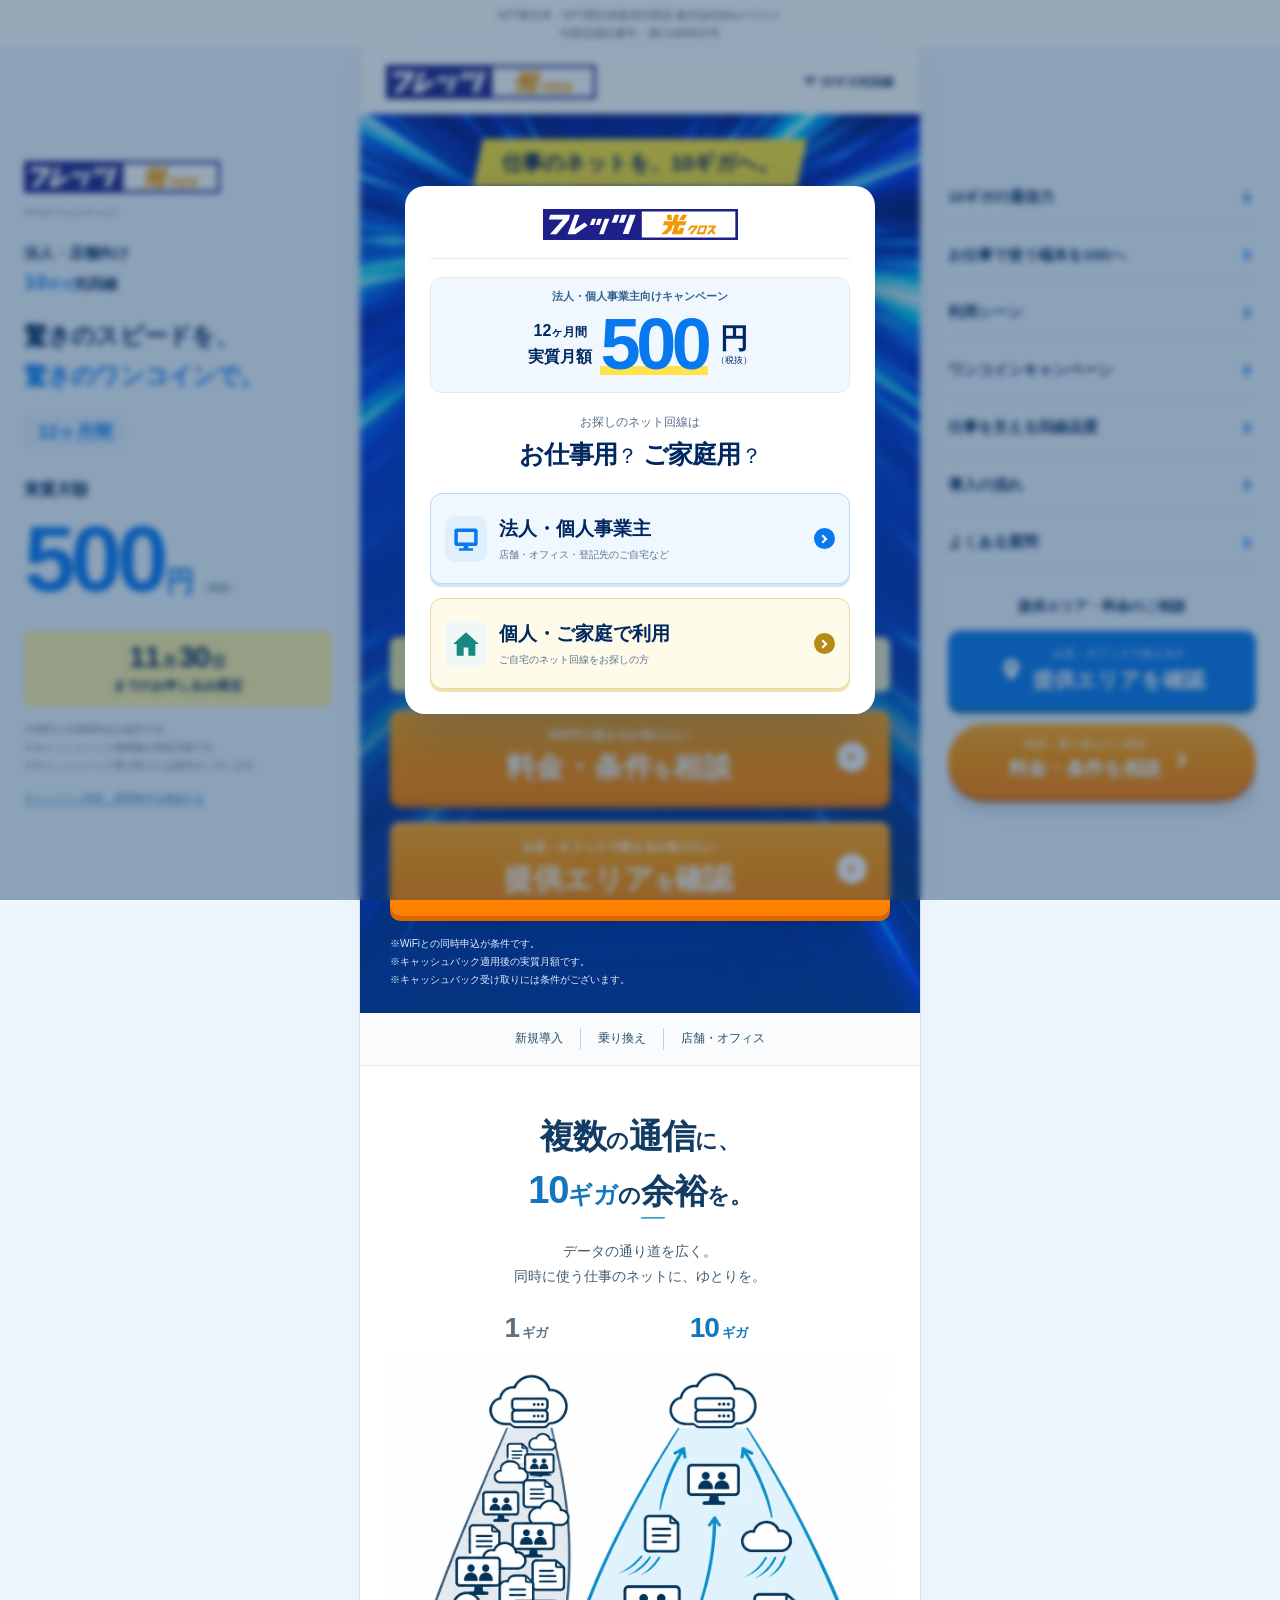
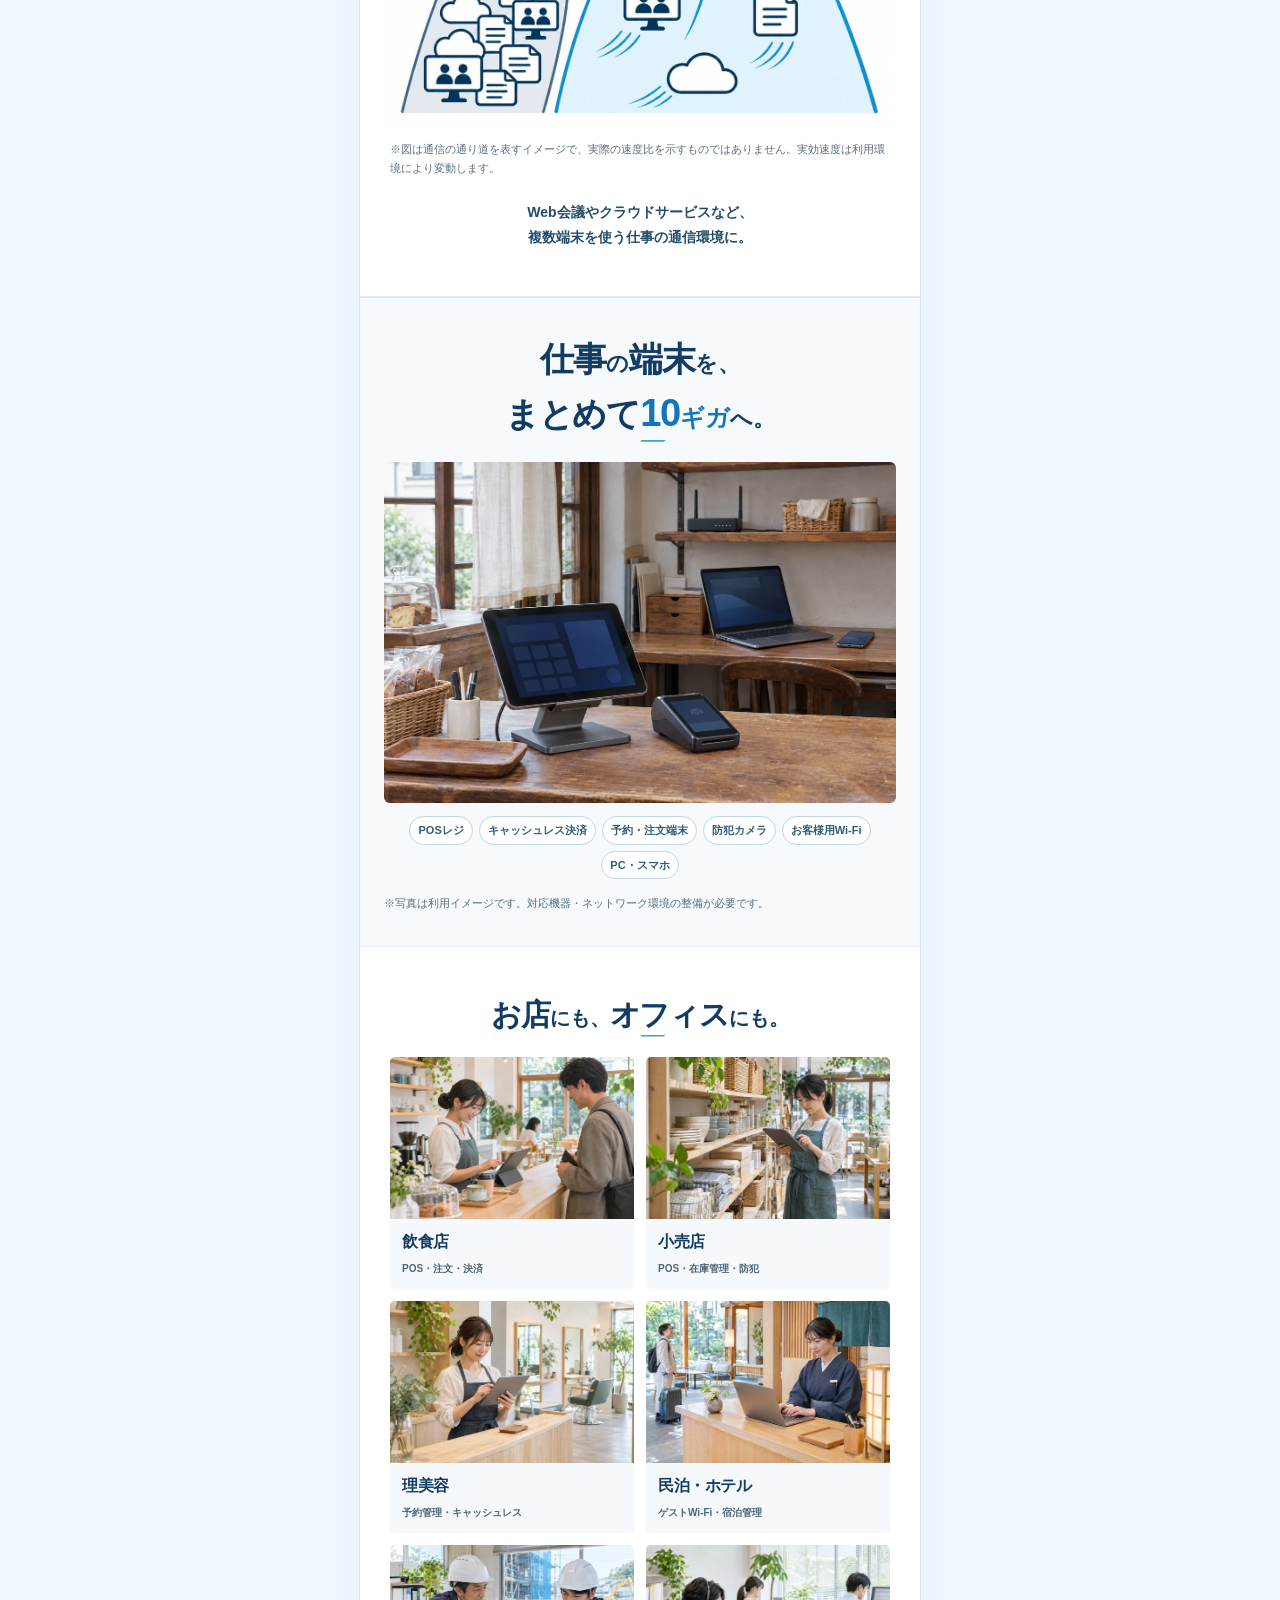
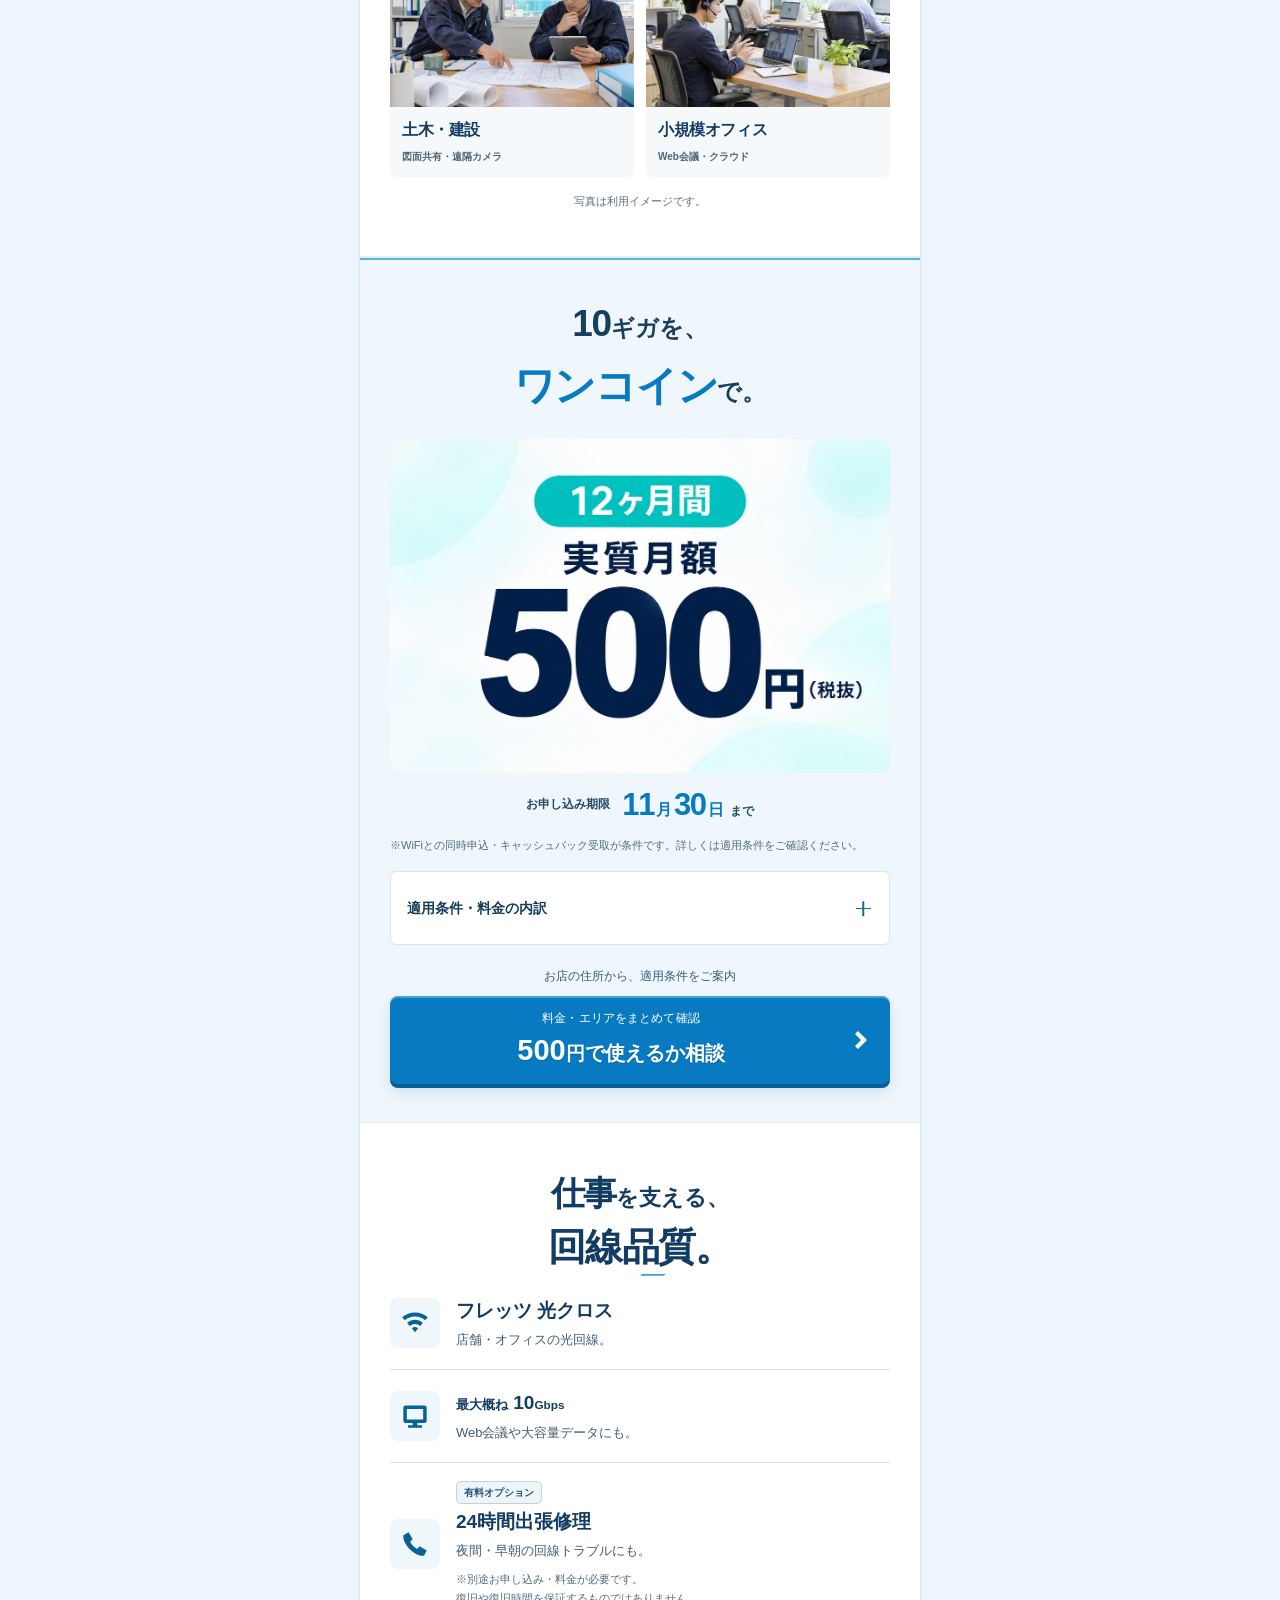
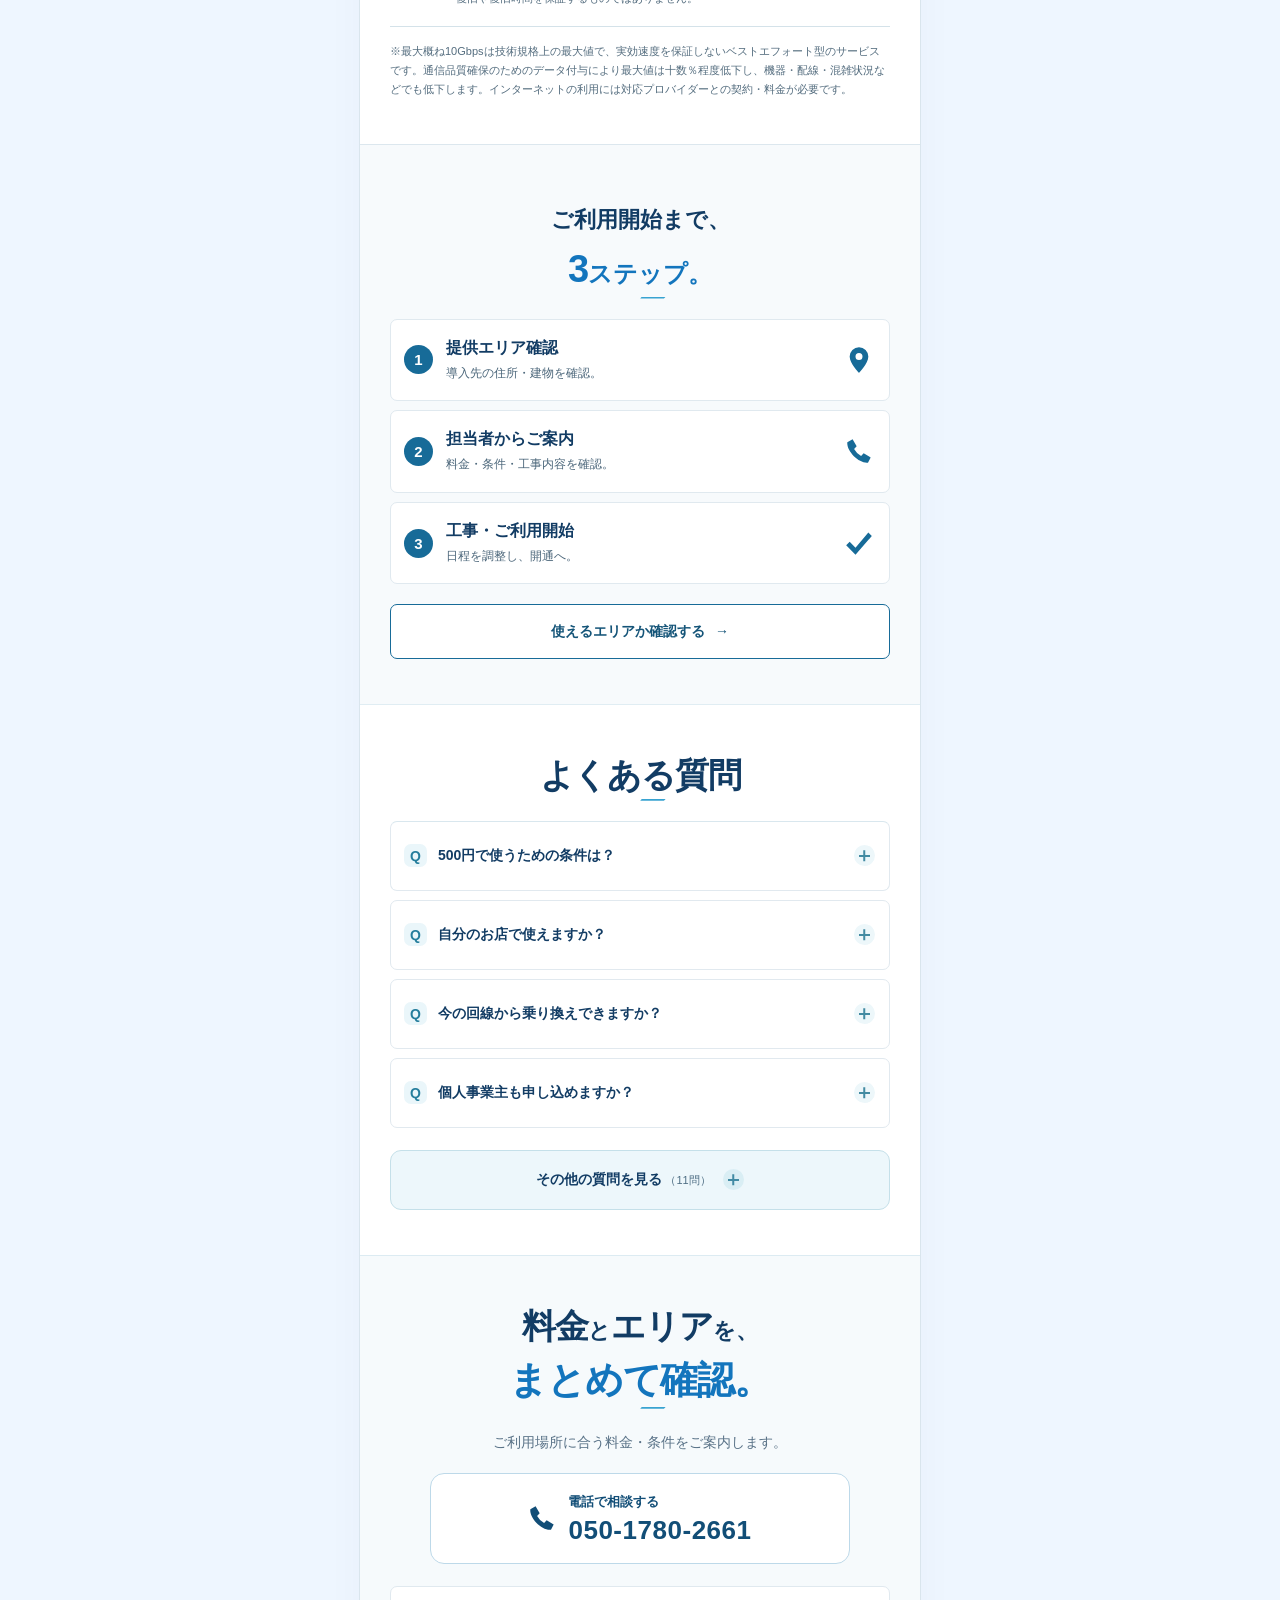
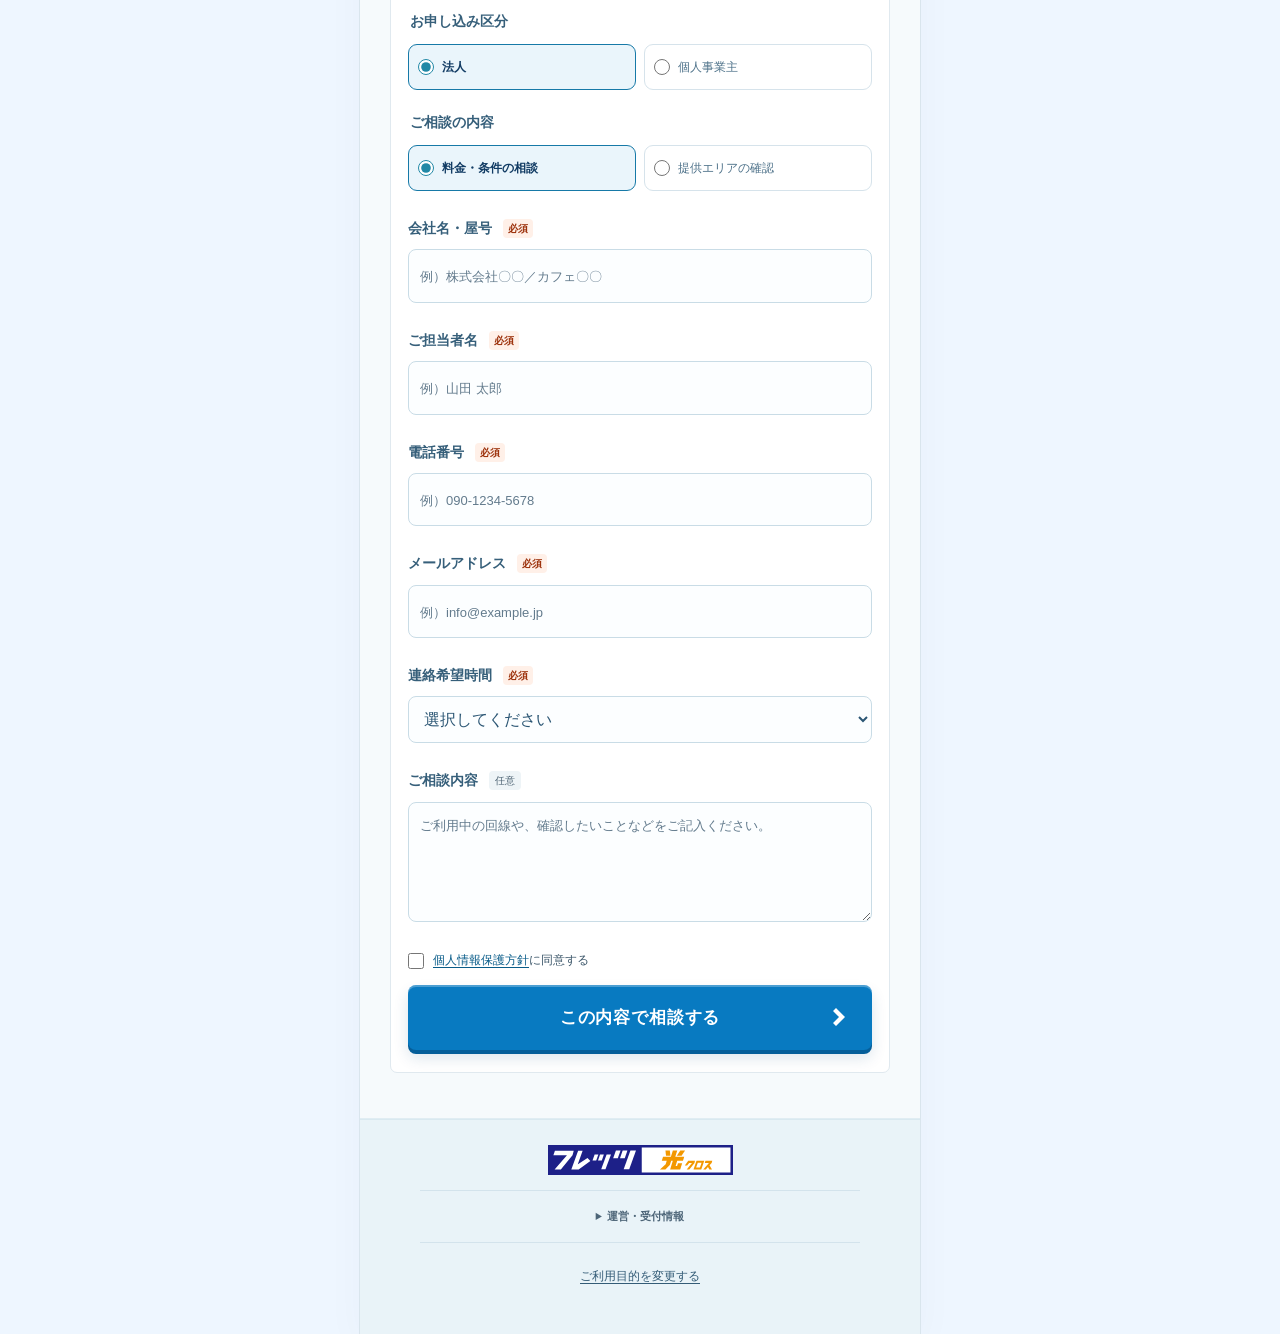
==== commit 9825f298: "Require preferred contact time on the business form" ====
--- a/index.html
+++ b/index.html
@@ -26,7 +26,7 @@
   <script src="app.js?v=20261116-release1" defer></script>
   <meta name="robots" content="index,follow">
 
-<meta name="description" content="法人・個人事業主・店舗・オフィスの10ギガ光回線、フレッツ 光クロス。新規導入・乗り換え、提供エリア、料金・キャンペーン条件を相談できます。株式会社Wizクラウドの販売代理店ページ相談窓口です。"><meta property="og:title" content="フレッツ 光クロス｜法人・店舗の10ギガ光回線・乗り換え相談"><meta property="og:description" content="法人・個人事業主・店舗・オフィスの10ギガ光回線、フレッツ 光クロス。新規導入・乗り換え、提供エリア、料金・キャンペーン条件を相談できます。株式会社Wizクラウドの販売代理店ページ相談窓口です。"><meta property="og:type" content="website"><script type="application/ld+json">{"@context":"https://schema.org","@graph":[{"@type":"Organization","@id":"https://oshigoto-hikari.com/#operator","name":"株式会社Wizクラウド","description":"NTT東日本・NTT西日本販売代理店","identifier":{"@type":"PropertyValue","propertyID":"代理店届出番号","value":"第C1906921号"},"url":"https://oshigoto-hikari.com/","telephone":"050-1780-2661"},{"@type":"WebPage","@id":"https://oshigoto-hikari.com/#webpage","name":"フレッツ 光クロス｜法人・店舗の10ギガ光回線・乗り換え相談","description":"法人・個人事業主・店舗・オフィスの10ギガ光回線、フレッツ 光クロス。新規導入・乗り換え、提供エリア、料金・キャンペーン条件を相談できます。株式会社Wizクラウドの販売代理店ページ相談窓口です。","inLanguage":"ja","publisher":{"@id":"https://oshigoto-hikari.com/#operator"},"about":{"@type":"Thing","name":"フレッツ 光クロス"},"mainEntity":{"@id":"https://oshigoto-hikari.com/#consultation"},"url":"https://oshigoto-hikari.com/"},{"@type":"Service","@id":"https://oshigoto-hikari.com/#consultation","name":"フレッツ 光クロスの法人・店舗向け導入・乗り換え相談","serviceType":"光回線の導入・乗り換え相談、提供エリア・料金条件の案内","description":"フレッツ 光クロスの導入・乗り換え、住所・建物ごとの提供エリア、料金・キャンペーン条件を案内する販売代理店の相談窓口です。","provider":{"@id":"https://oshigoto-hikari.com/#operator"},"audience":{"@type":"Audience","audienceType":"法人・個人事業主・店舗・オフィス"}}]}</script><link rel="canonical" href="https://oshigoto-hikari.com/"><meta property="og:url" content="https://oshigoto-hikari.com/"><meta property="og:locale" content="ja_JP"><link rel="stylesheet" href="/production.css?v=20261116"></head>
+<meta name="description" content="法人・個人事業主・店舗・オフィスの10ギガ光回線、フレッツ 光クロス。新規導入・乗り換え、提供エリア、料金・キャンペーン条件を相談できます。株式会社Wizクラウドの販売代理店ページ相談窓口です。"><meta property="og:title" content="フレッツ 光クロス｜法人・店舗の10ギガ光回線"><meta property="og:description" content="法人・個人事業主の新規導入・乗り換え相談。店舗・オフィスの提供エリア、料金、キャンペーン条件をご案内します。"><meta property="og:type" content="website"><script type="application/ld+json">{"@context":"https://schema.org","@graph":[{"@type":"Organization","@id":"https://oshigoto-hikari.com/#operator","name":"株式会社Wizクラウド","description":"NTT東日本・NTT西日本販売代理店","identifier":{"@type":"PropertyValue","propertyID":"代理店届出番号","value":"第C1906921号"},"url":"https://oshigoto-hikari.com/","telephone":"050-1780-2661"},{"@type":"WebPage","@id":"https://oshigoto-hikari.com/#webpage","name":"フレッツ 光クロス｜法人・店舗の10ギガ光回線・乗り換え相談","description":"法人・個人事業主・店舗・オフィスの10ギガ光回線、フレッツ 光クロス。新規導入・乗り換え、提供エリア、料金・キャンペーン条件を相談できます。株式会社Wizクラウドの販売代理店ページ相談窓口です。","inLanguage":"ja","publisher":{"@id":"https://oshigoto-hikari.com/#operator"},"about":{"@type":"Thing","name":"フレッツ 光クロス"},"mainEntity":{"@id":"https://oshigoto-hikari.com/#consultation"},"url":"https://oshigoto-hikari.com/"},{"@type":"Service","@id":"https://oshigoto-hikari.com/#consultation","name":"フレッツ 光クロスの法人・店舗向け導入・乗り換え相談","serviceType":"光回線の導入・乗り換え相談、提供エリア・料金条件の案内","description":"フレッツ 光クロスの導入・乗り換え、住所・建物ごとの提供エリア、料金・キャンペーン条件を案内する販売代理店の相談窓口です。","provider":{"@id":"https://oshigoto-hikari.com/#operator"},"audience":{"@type":"Audience","audienceType":"法人・個人事業主・店舗・オフィス"}}]}</script><link rel="canonical" href="https://oshigoto-hikari.com/"><meta property="og:url" content="https://oshigoto-hikari.com/"><meta property="og:locale" content="ja_JP"><link rel="stylesheet" href="/production.css?v=20261116"><meta property="og:site_name" content="フレッツ 光クロス｜株式会社Wizクラウド"><meta property="og:image" content="https://oshigoto-hikari.com/ogp-flets-cross-20261116.jpg"><meta property="og:image:secure_url" content="https://oshigoto-hikari.com/ogp-flets-cross-20261116.jpg"><meta property="og:image:type" content="image/jpeg"><meta property="og:image:width" content="1200"><meta property="og:image:height" content="630"><meta property="og:image:alt" content="フレッツ 光クロス。仕事も、暮らしも。10ギガ光回線へ。提供エリア・料金・乗り換えを相談。"><meta name="twitter:card" content="summary_large_image"><meta name="twitter:title" content="フレッツ 光クロス｜法人・店舗の10ギガ光回線"><meta name="twitter:description" content="法人・個人事業主の新規導入・乗り換え相談。店舗・オフィスの提供エリア、料金、キャンペーン条件をご案内します。"><meta name="twitter:image" content="https://oshigoto-hikari.com/ogp-flets-cross-20261116.jpg"><meta name="twitter:image:alt" content="フレッツ 光クロス。仕事も、暮らしも。10ギガ光回線へ。提供エリア・料金・乗り換えを相談。"></head>
 <body data-preview-mode="false">
 <div class="agency-notice"><span>NTT東日本・NTT西日本販売代理店 株式会社Wizクラウド</span><span>代理店届出番号：第C1906921号</span></div>
   <a class="skip-link" href="#content">本文へ移動する</a>
@@ -220,7 +220,7 @@
           <label for="company">会社名・屋号 <span class="required">必須</span><input id="company" name="company" autocomplete="organization" placeholder="例）株式会社〇〇／カフェ〇〇" required maxlength="150"></label>
           <label for="contact-name">ご担当者名 <span class="required">必須</span><input id="contact-name" name="name" autocomplete="name" placeholder="例）山田 太郎" required maxlength="100"></label>
           <div class="form-row"><label for="phone">電話番号 <span class="required">必須</span><input id="phone" type="tel" name="phone" autocomplete="tel" placeholder="例）090-1234-5678" required maxlength="25"></label><label for="email">メールアドレス <span class="required">必須</span><input id="email" type="email" name="email" autocomplete="email" placeholder="例）info@example.jp" required maxlength="200"></label></div>
-          <label for="message">ご相談内容 <span class="optional">任意</span><textarea id="message" name="message" rows="3" placeholder="ご利用中の回線や、確認したいことなどをご記入ください。" maxlength="2000"></textarea></label>
+          <label for="contact-time">連絡希望時間 <span class="required">必須</span><select id="contact-time" name="contactTime" required><option value="">選択してください</option><option value="9〜11時">9〜11時</option><option value="11〜13時">11〜13時</option><option value="13〜15時">13〜15時</option><option value="15〜17時">15〜17時</option><option value="17〜19時">17〜19時</option></select></label><label for="message">ご相談内容 <span class="optional">任意</span><textarea id="message" name="message" rows="3" placeholder="ご利用中の回線や、確認したいことなどをご記入ください。" maxlength="2000"></textarea></label>
           <label class="privacy-check"><input type="checkbox" name="privacyConsent" required><span><a href="https://012grp.co.jp/policy" target="_blank" rel="noopener">個人情報保護方針</a>に同意する</span></label>
           <p class="form-status" role="status" aria-live="polite"></p>
           <button type="submit" class="button primary submit-button"><span id="submit-label">この内容で相談する</span><svg class="icon" aria-hidden="true"><use href="#i-arrow"/></svg></button>
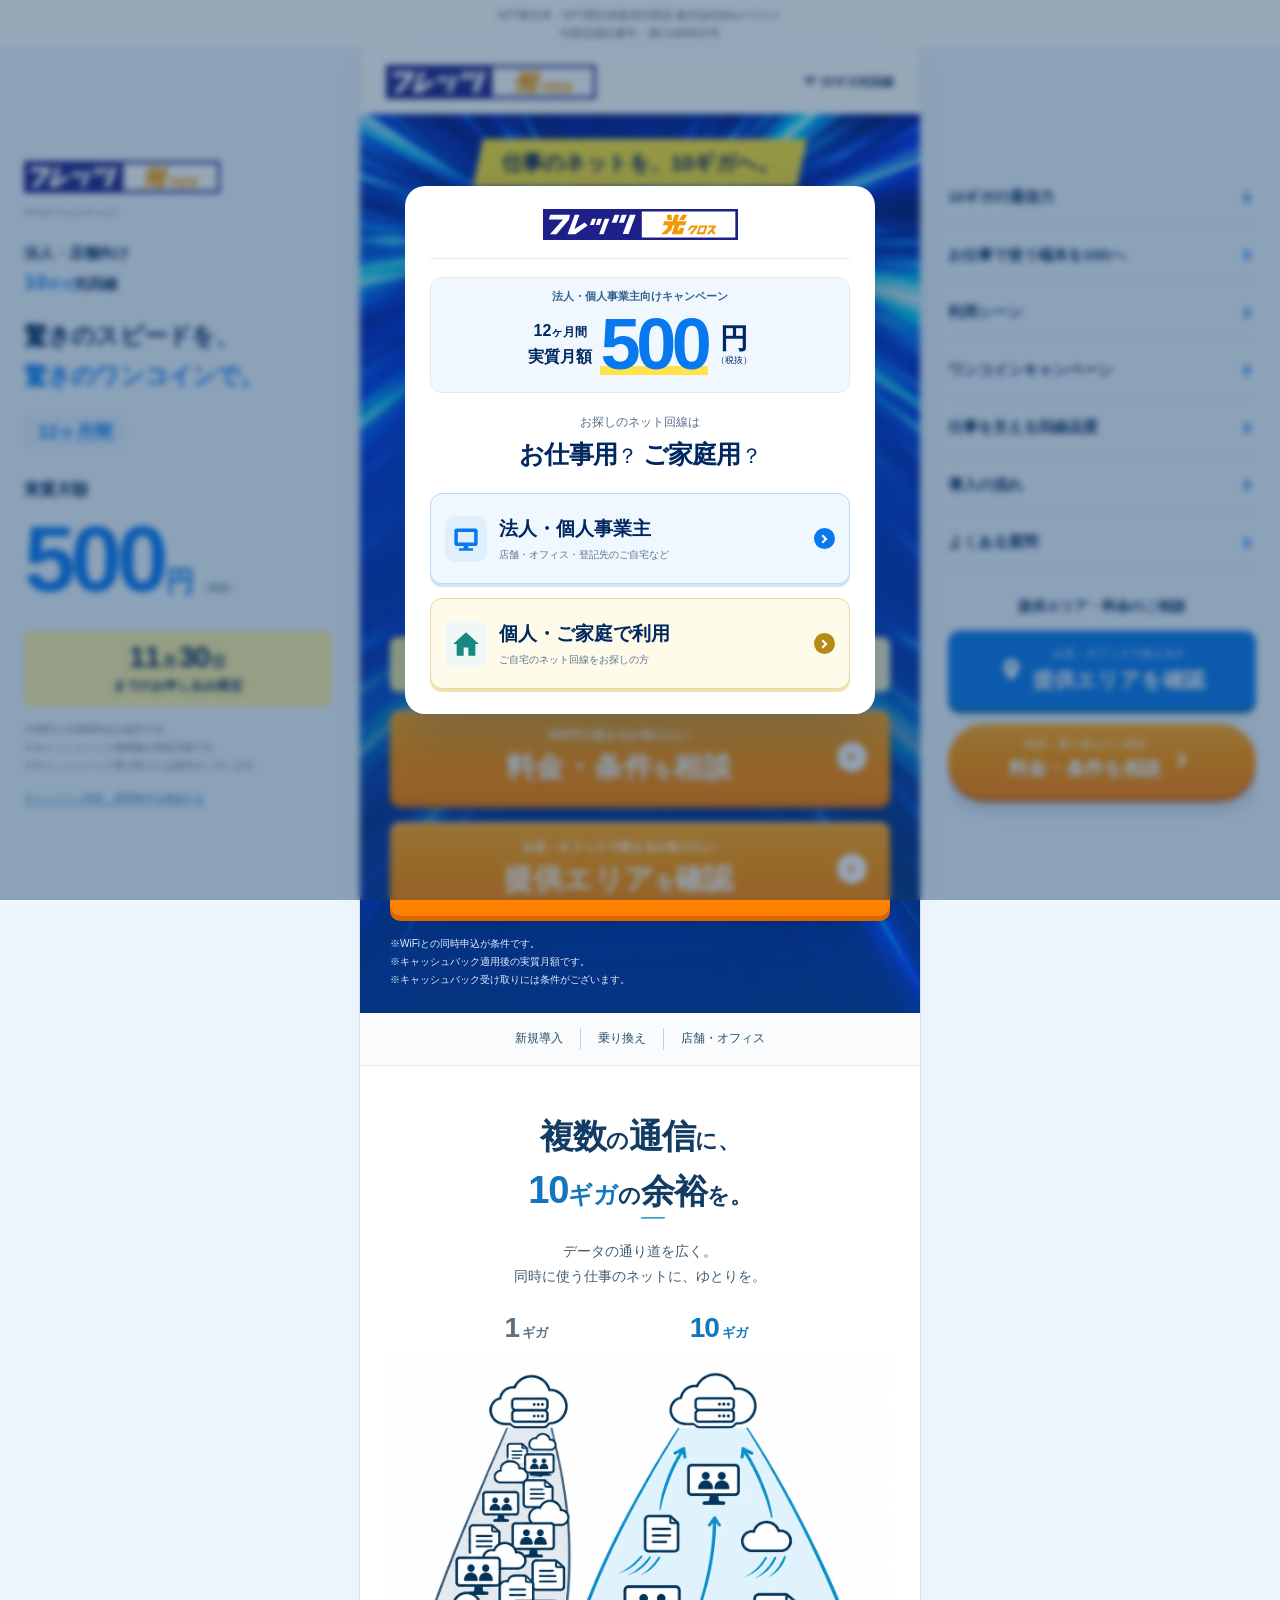
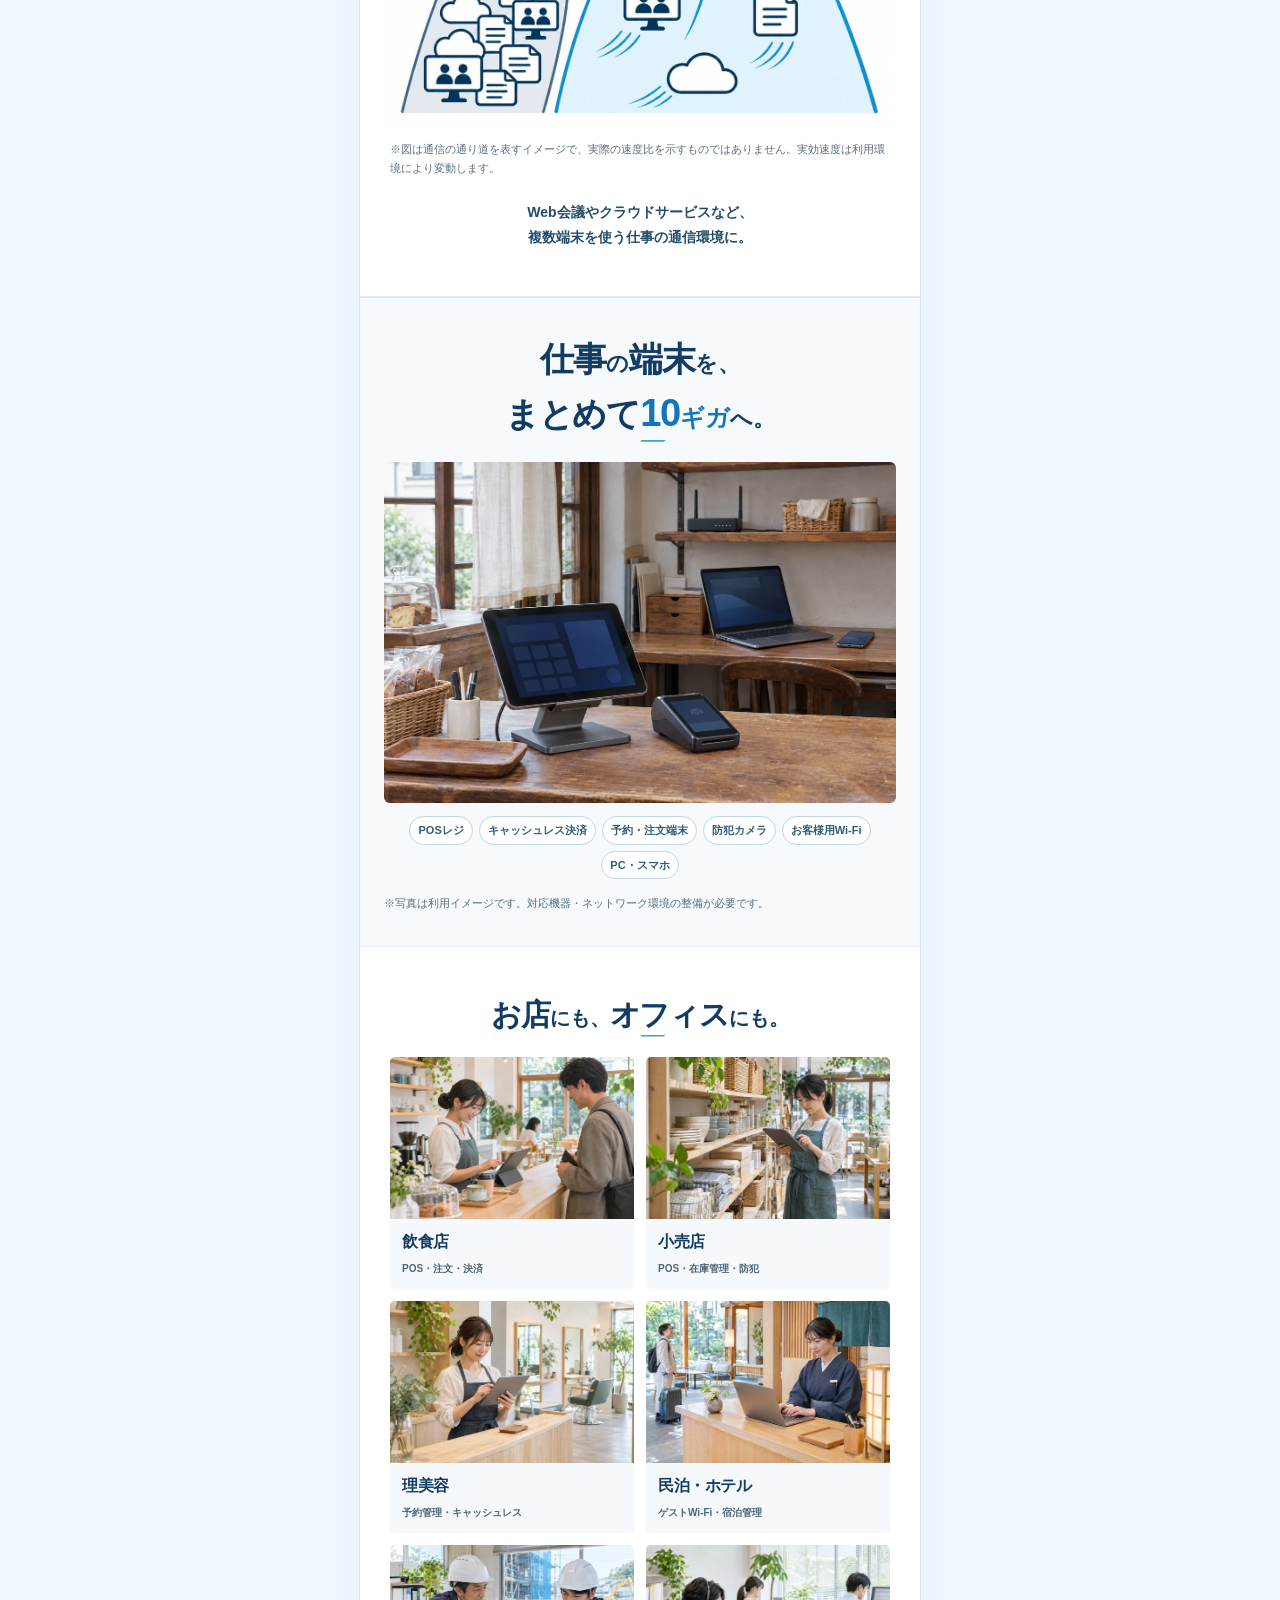
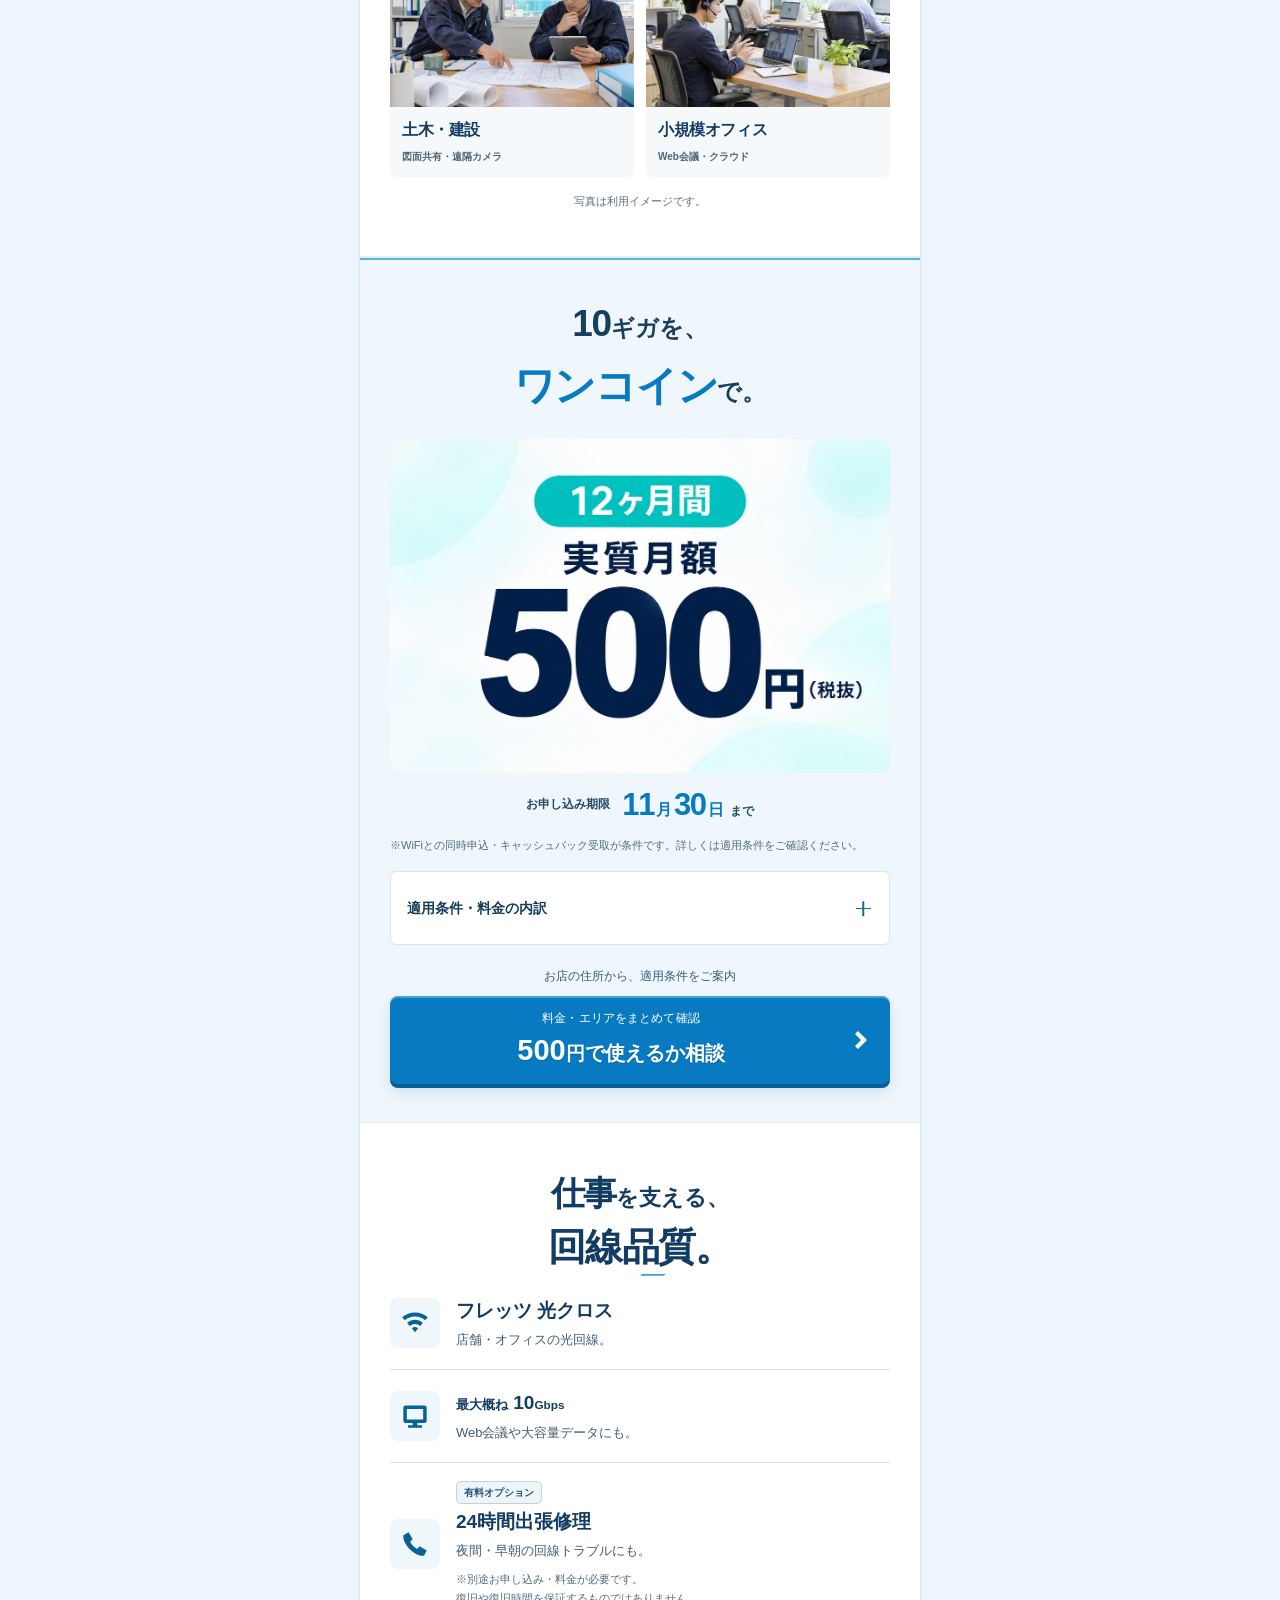
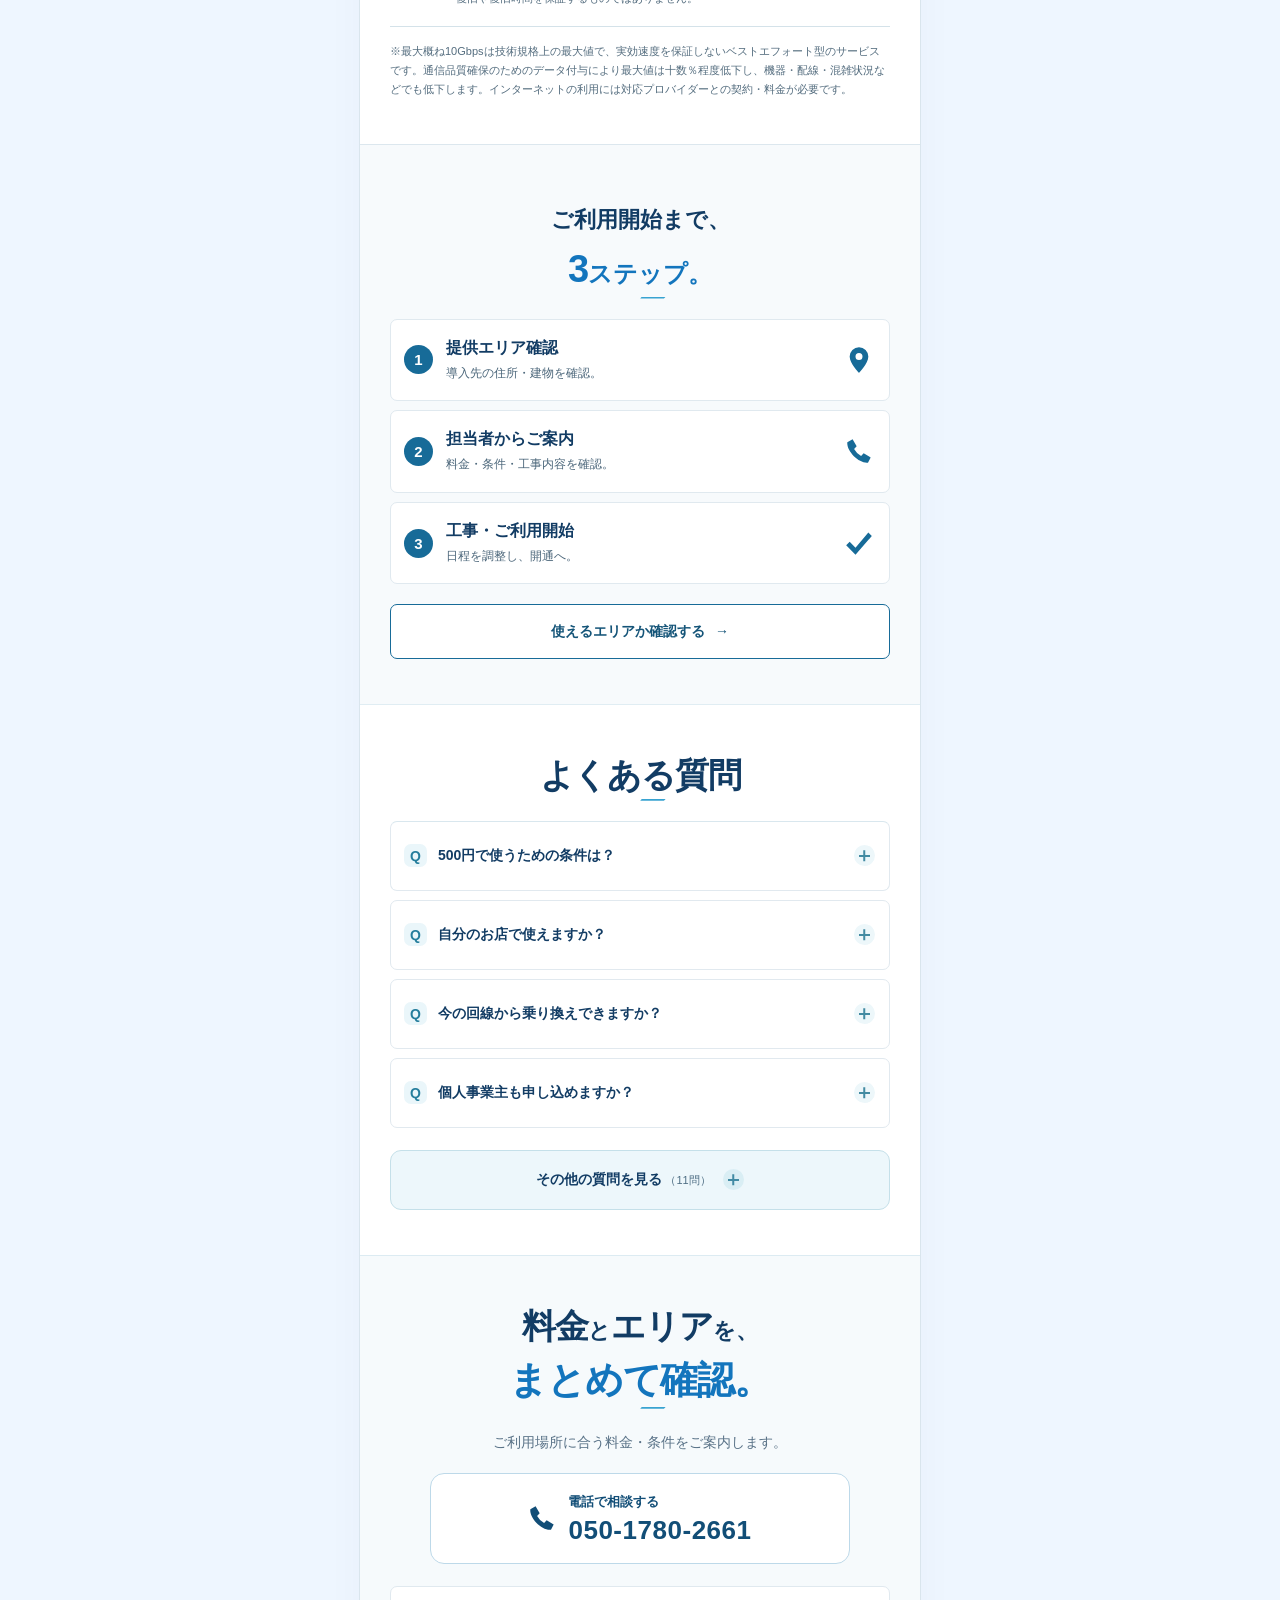
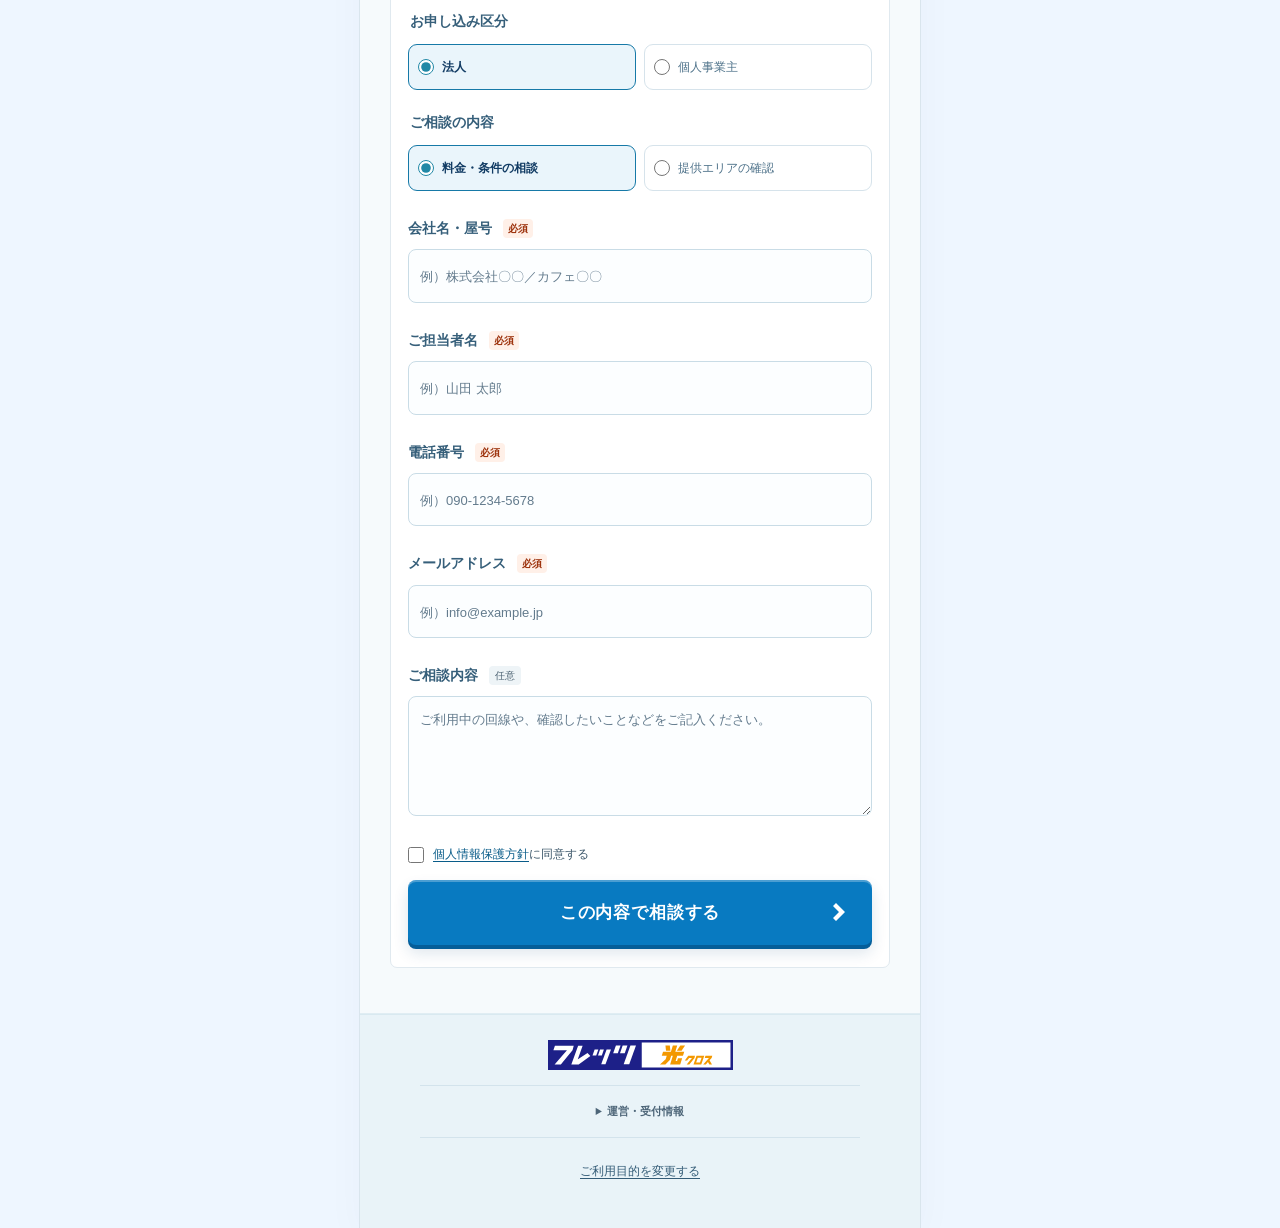
==== commit 0fcf75a9: "Remove preferred contact time from the business form" ====
--- a/index.html
+++ b/index.html
@@ -220,7 +220,7 @@
           <label for="company">会社名・屋号 <span class="required">必須</span><input id="company" name="company" autocomplete="organization" placeholder="例）株式会社〇〇／カフェ〇〇" required maxlength="150"></label>
           <label for="contact-name">ご担当者名 <span class="required">必須</span><input id="contact-name" name="name" autocomplete="name" placeholder="例）山田 太郎" required maxlength="100"></label>
           <div class="form-row"><label for="phone">電話番号 <span class="required">必須</span><input id="phone" type="tel" name="phone" autocomplete="tel" placeholder="例）090-1234-5678" required maxlength="25"></label><label for="email">メールアドレス <span class="required">必須</span><input id="email" type="email" name="email" autocomplete="email" placeholder="例）info@example.jp" required maxlength="200"></label></div>
-          <label for="contact-time">連絡希望時間 <span class="required">必須</span><select id="contact-time" name="contactTime" required><option value="">選択してください</option><option value="9〜11時">9〜11時</option><option value="11〜13時">11〜13時</option><option value="13〜15時">13〜15時</option><option value="15〜17時">15〜17時</option><option value="17〜19時">17〜19時</option></select></label><label for="message">ご相談内容 <span class="optional">任意</span><textarea id="message" name="message" rows="3" placeholder="ご利用中の回線や、確認したいことなどをご記入ください。" maxlength="2000"></textarea></label>
+          <label for="message">ご相談内容 <span class="optional">任意</span><textarea id="message" name="message" rows="3" placeholder="ご利用中の回線や、確認したいことなどをご記入ください。" maxlength="2000"></textarea></label>
           <label class="privacy-check"><input type="checkbox" name="privacyConsent" required><span><a href="https://012grp.co.jp/policy" target="_blank" rel="noopener">個人情報保護方針</a>に同意する</span></label>
           <p class="form-status" role="status" aria-live="polite"></p>
           <button type="submit" class="button primary submit-button"><span id="submit-label">この内容で相談する</span><svg class="icon" aria-hidden="true"><use href="#i-arrow"/></svg></button>
